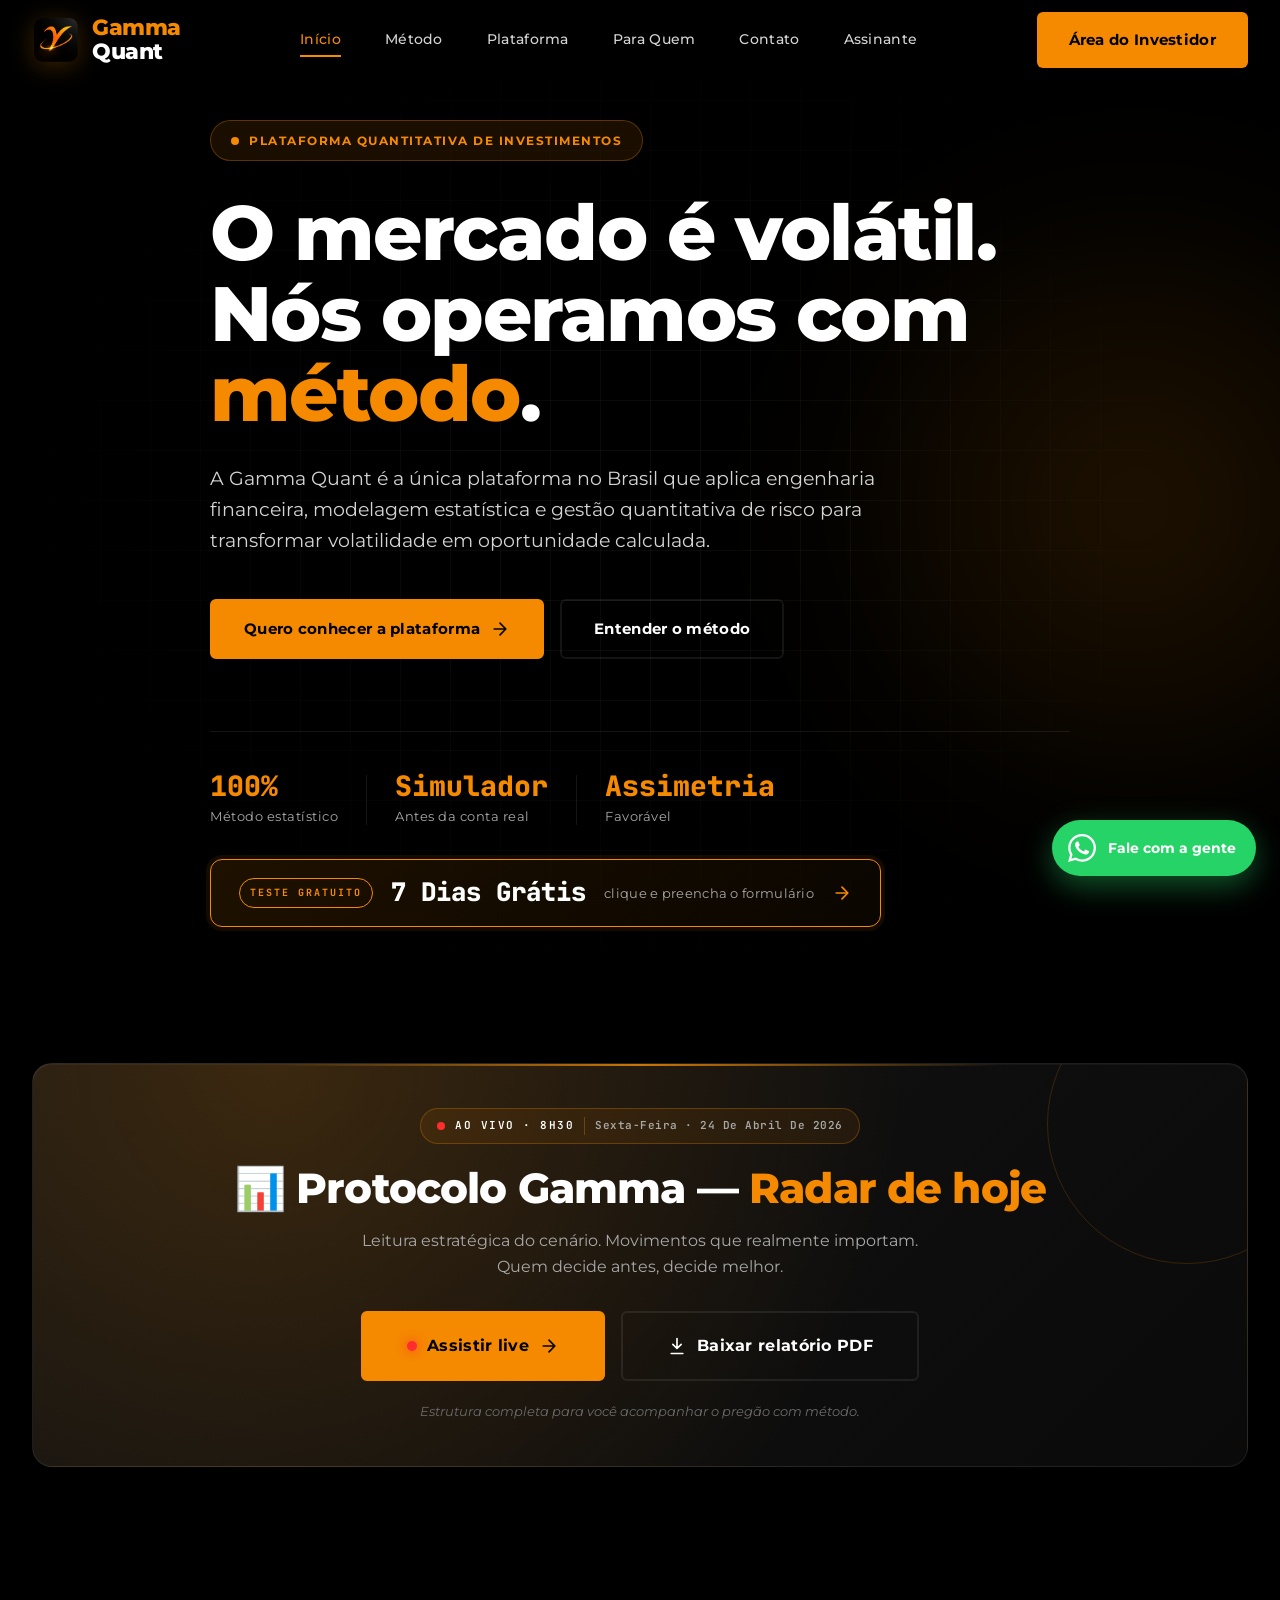
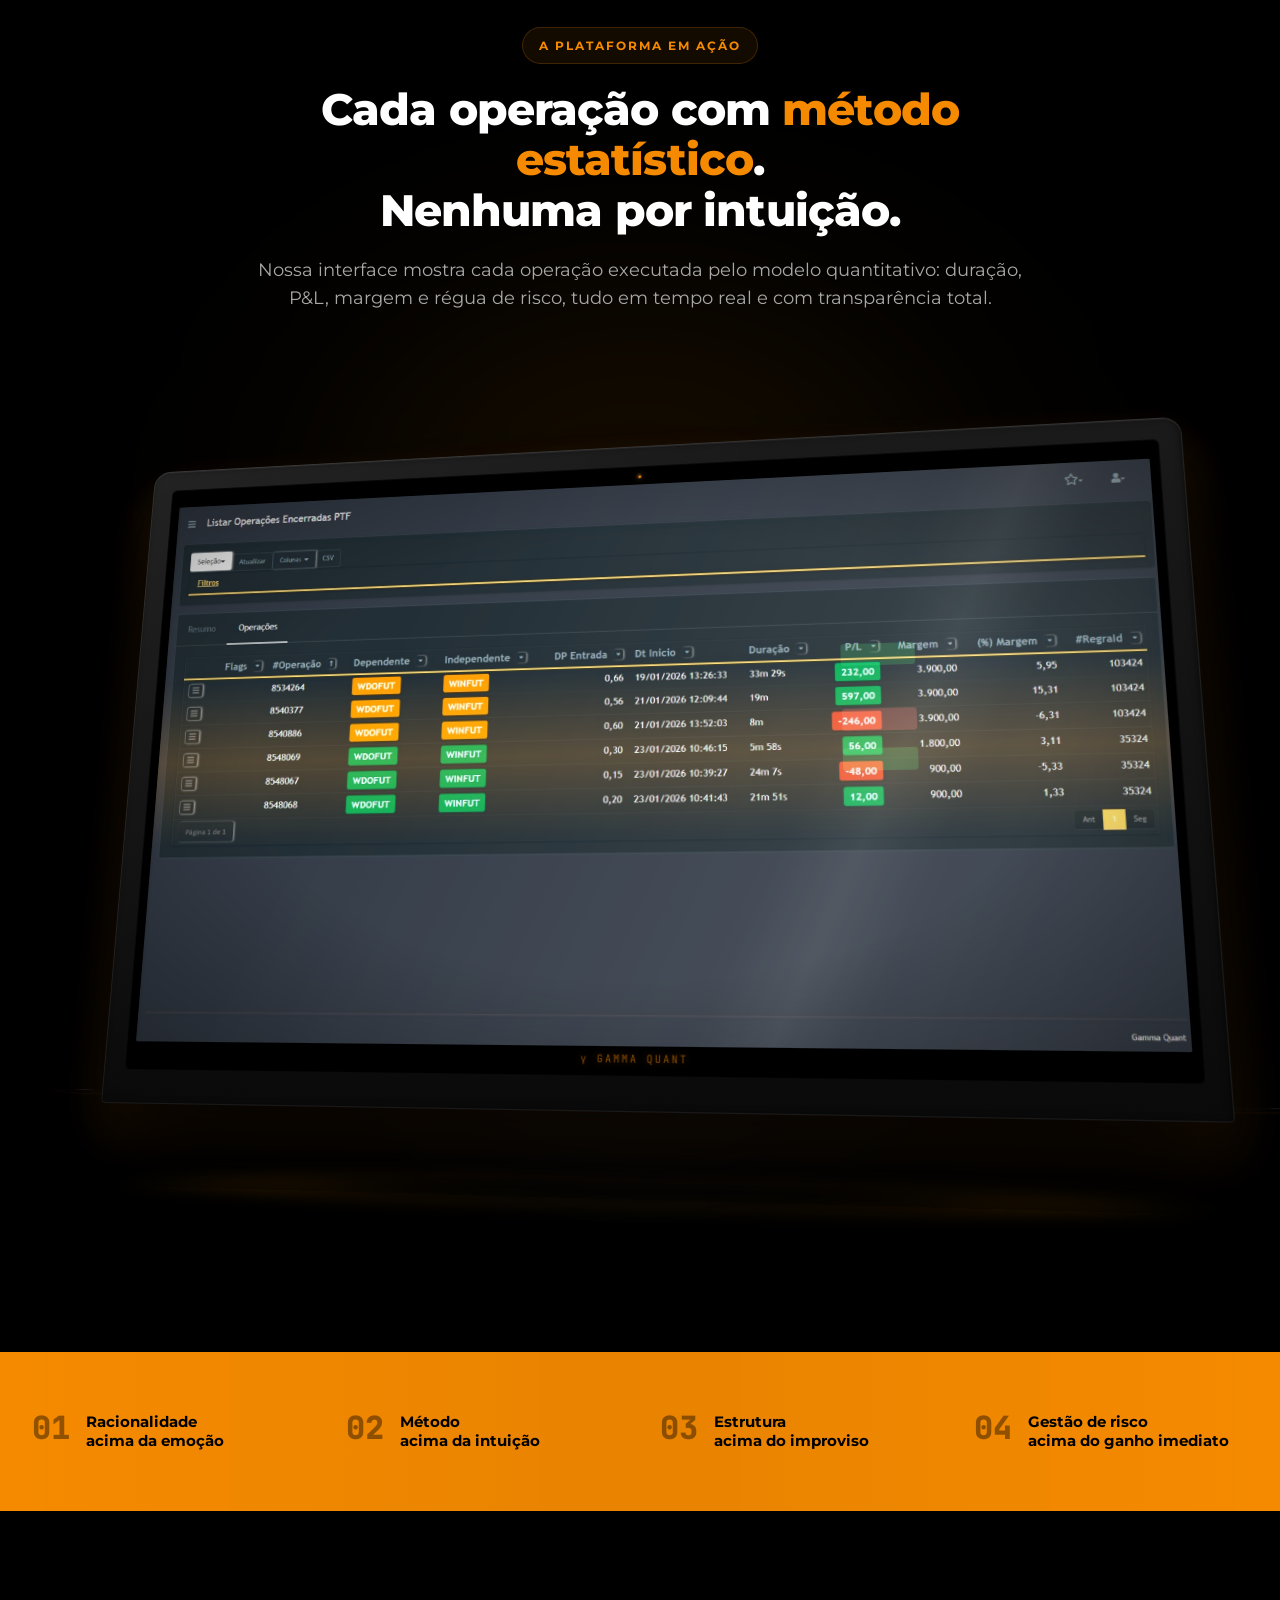
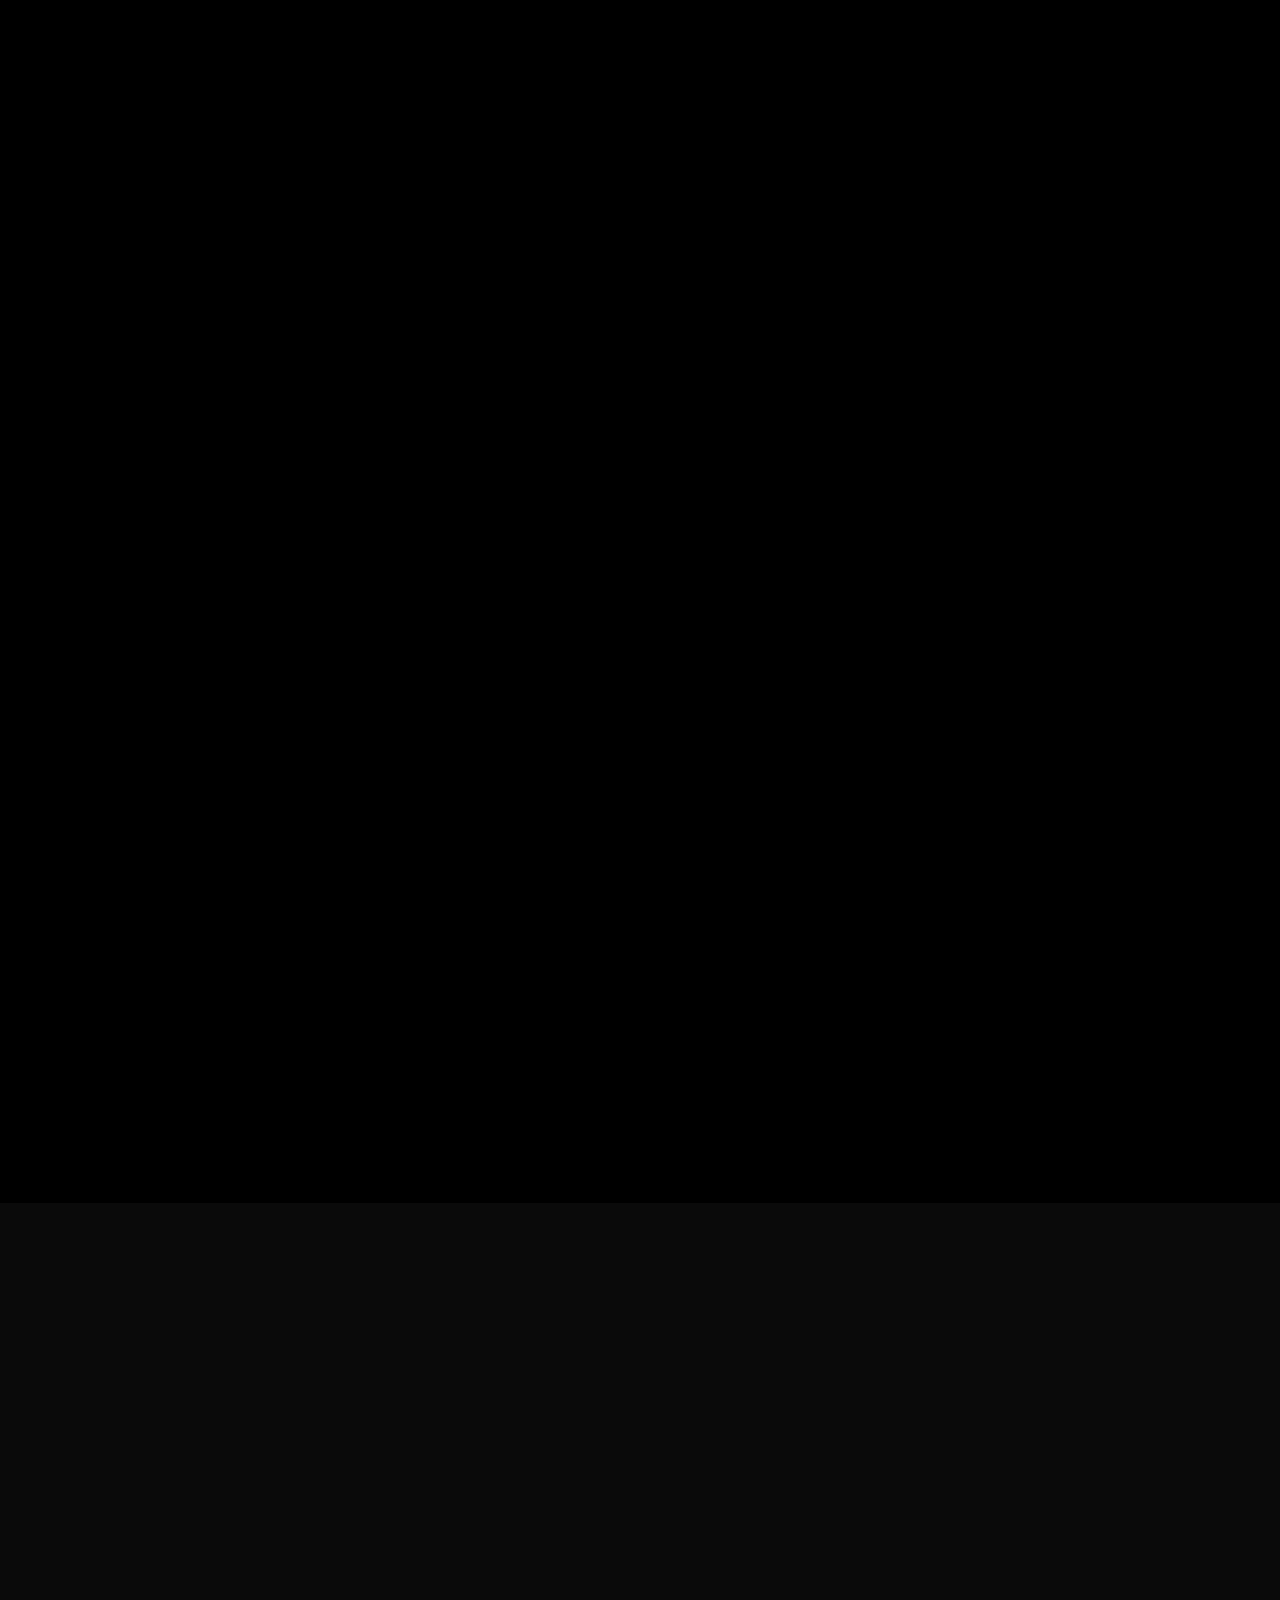
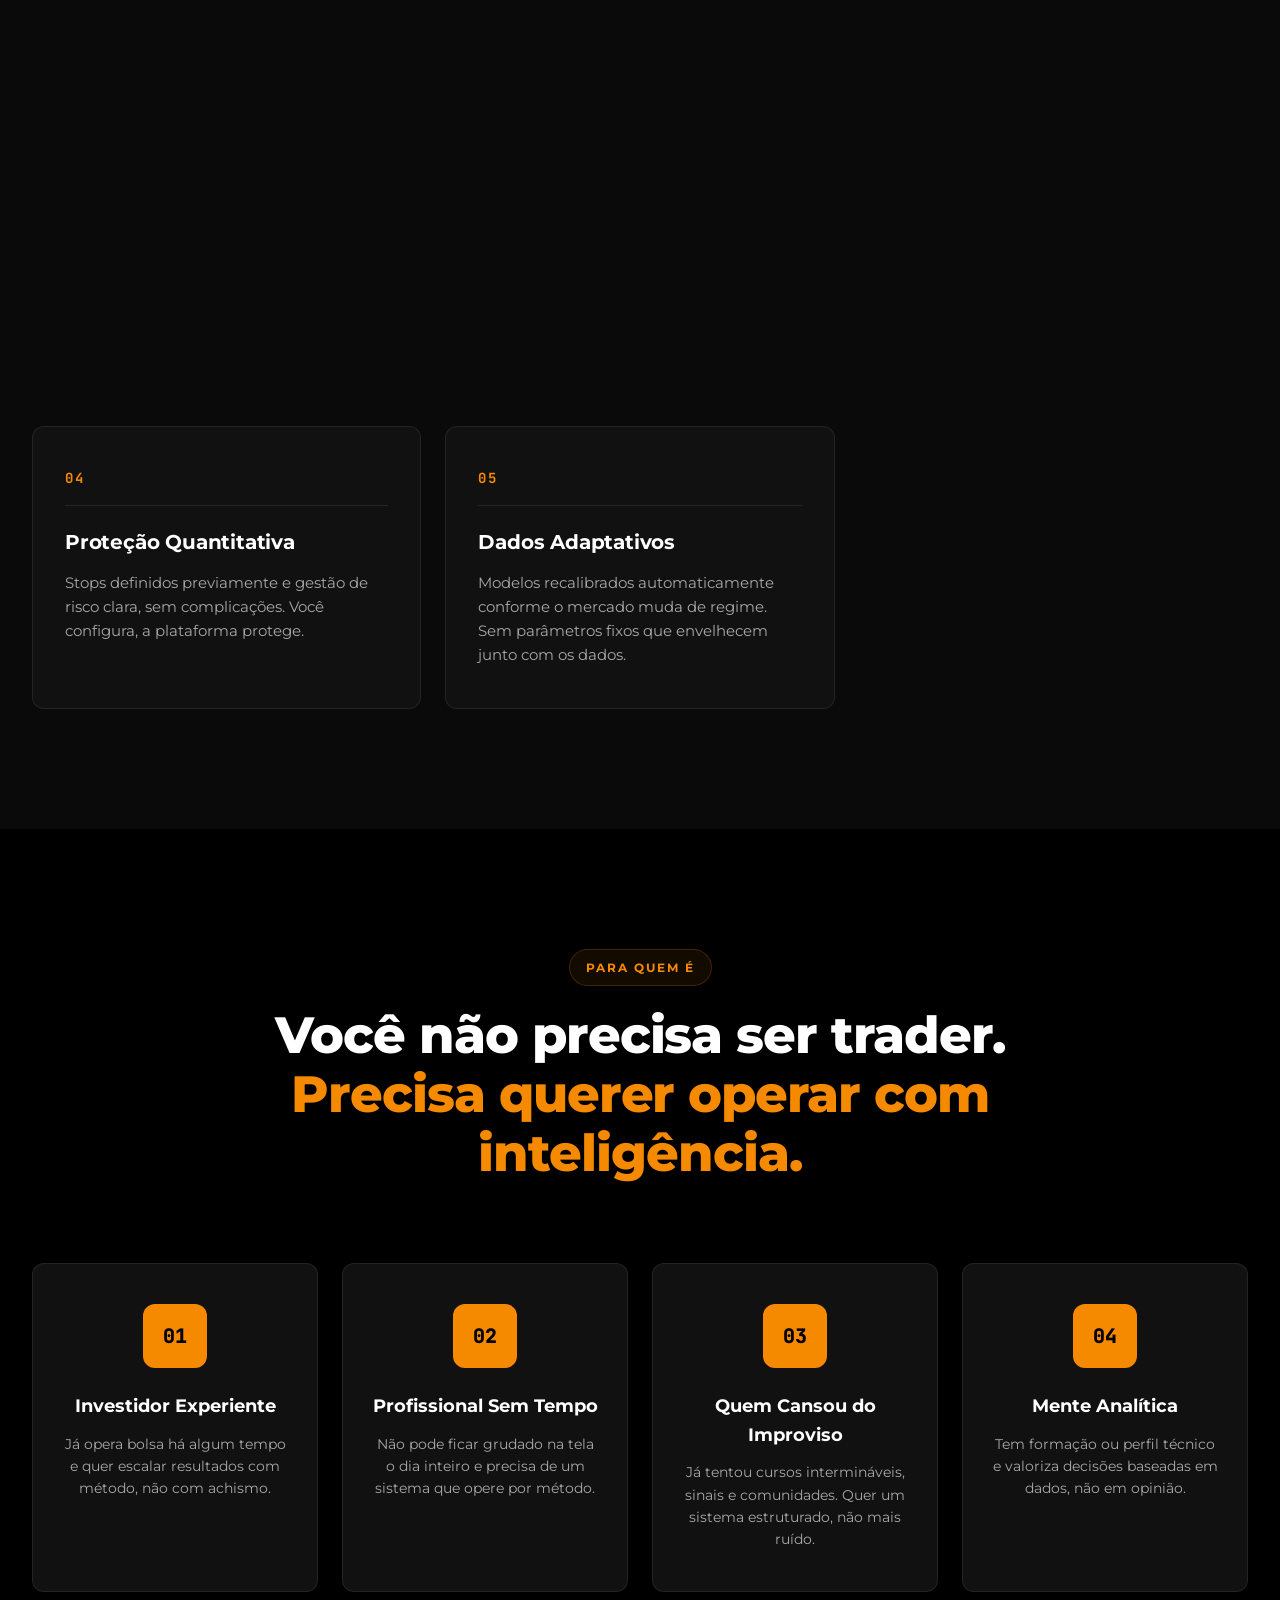
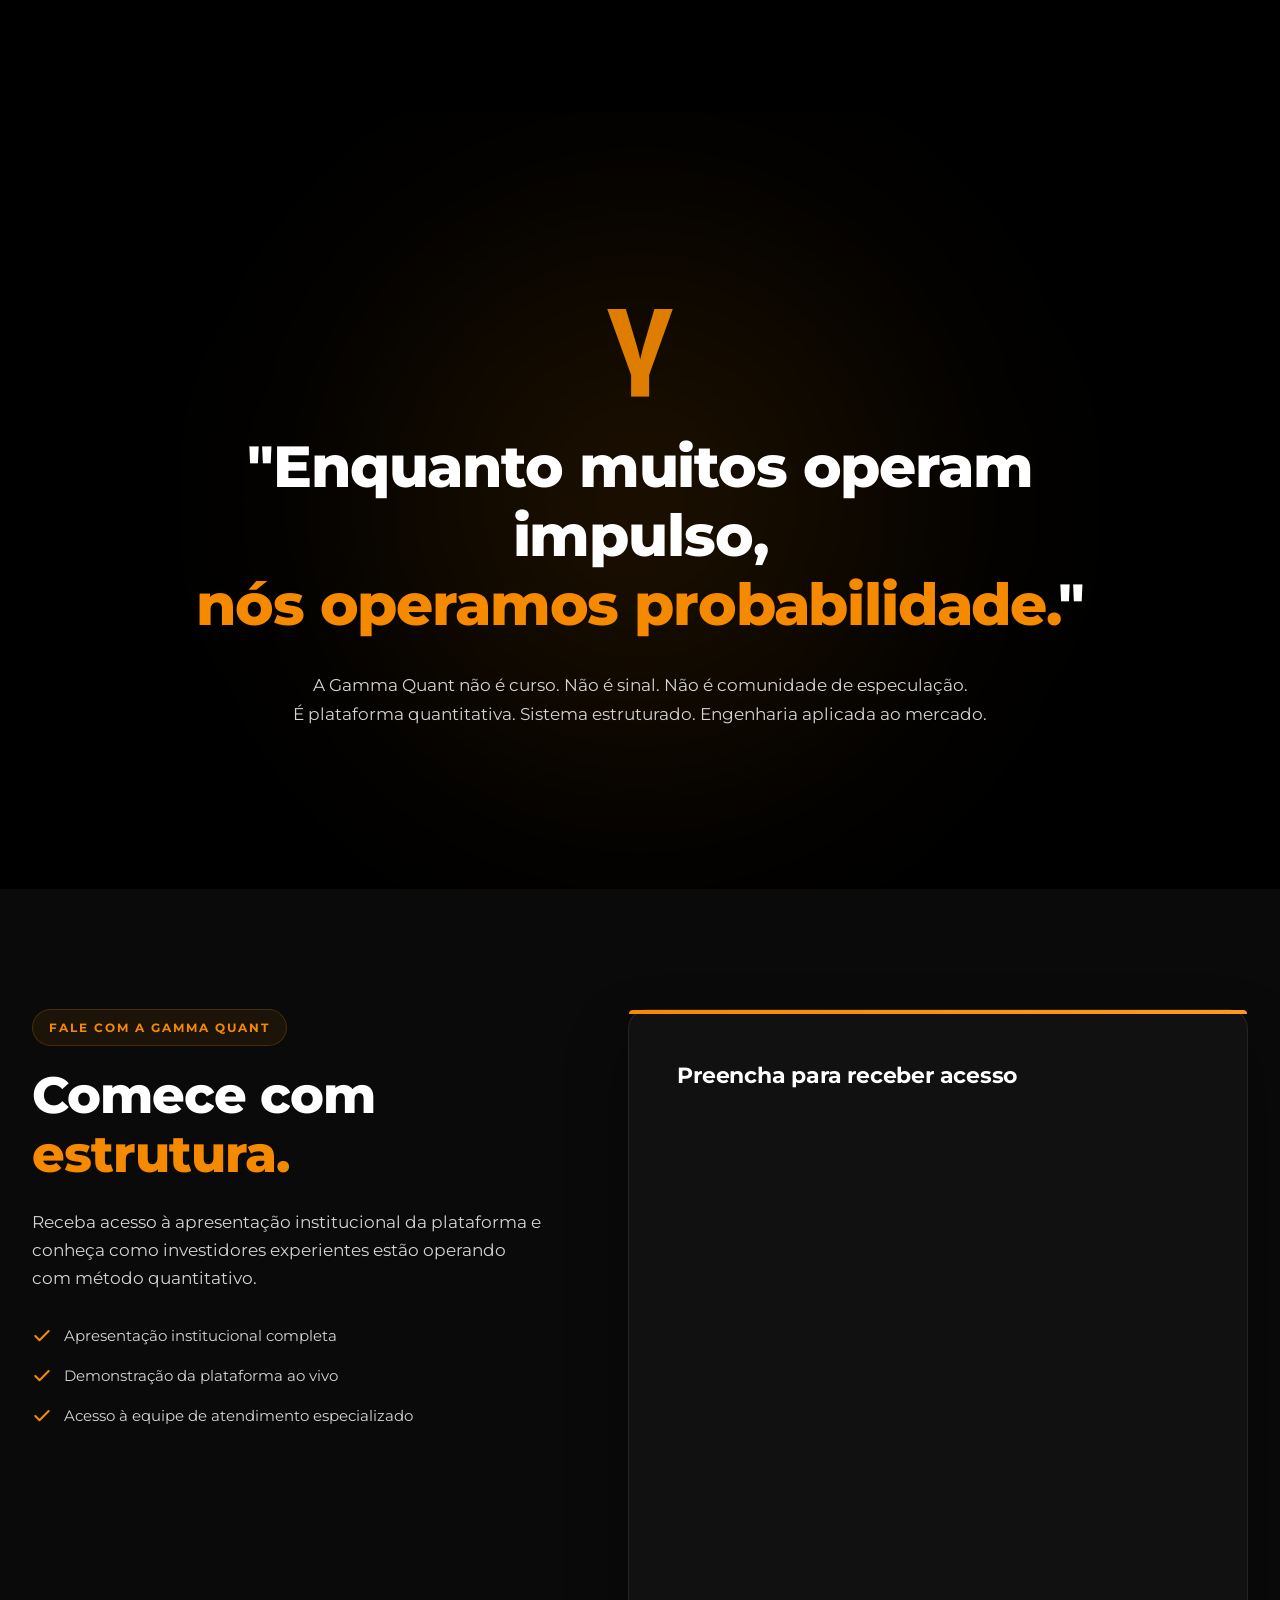
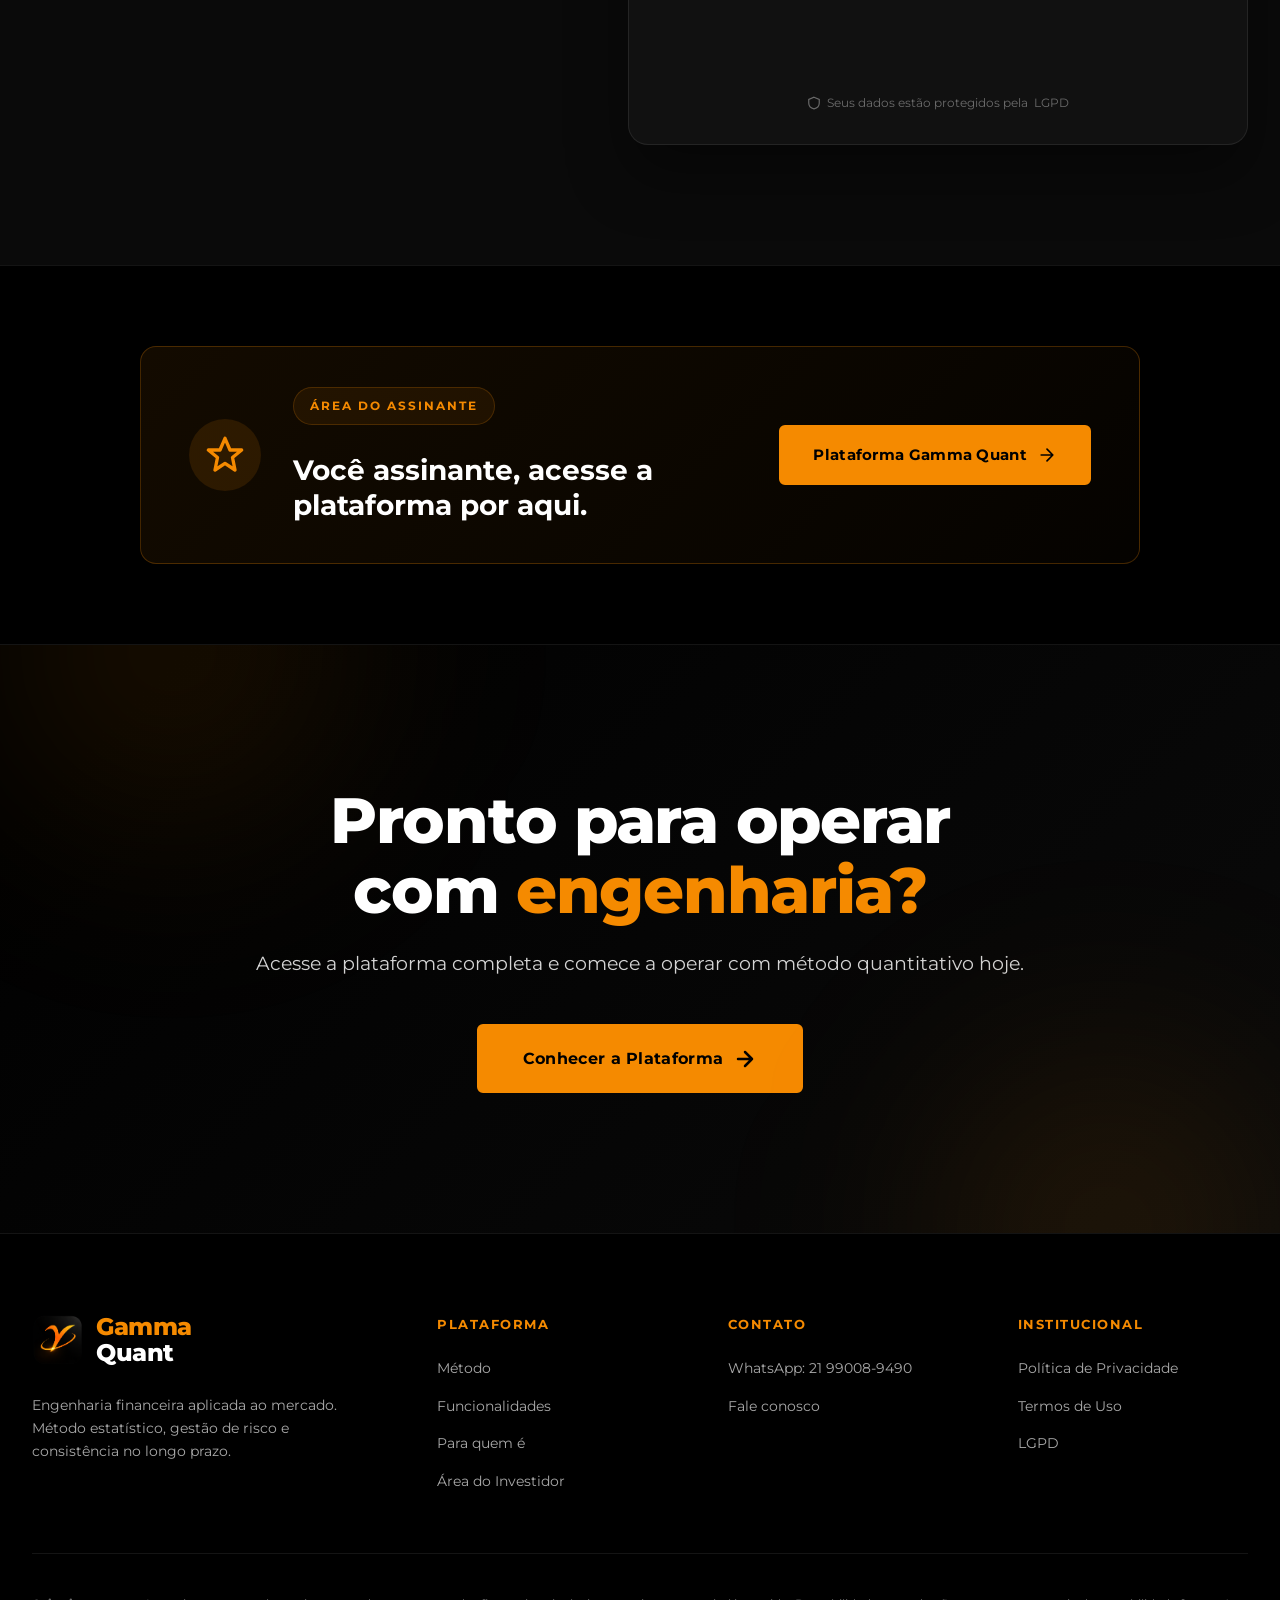
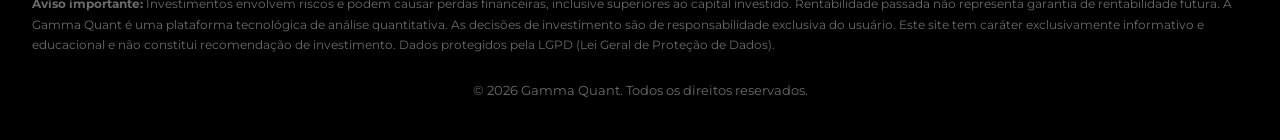
==== index.html @ 1a209be7 "feat: secao Protocolo Gamma (radar diario) com live + PDF atualizaveis via protocolo.json" ====
<!DOCTYPE html>
<html lang="pt-BR">
<head>
    <meta charset="UTF-8">
    <meta name="viewport" content="width=device-width, initial-scale=1.0">
    <meta name="description" content="Gamma Quant — Plataforma quantitativa de investimentos. Método estatístico, gestão de risco, engenharia aplicada ao mercado financeiro.">
    <meta name="keywords" content="investimentos, quantitativo, trading, bolsa, opções, gestão de risco, volatilidade">
    <meta name="author" content="Gamma Quant">
    <meta property="og:title" content="Gamma Quant — Engenharia Aplicada ao Mercado">
    <meta property="og:description" content="O mercado é volátil. Nós operamos com método. Plataforma quantitativa para investidores que buscam estrutura, probabilidade e consistência.">
    <meta property="og:type" content="website">
    <meta property="og:url" content="https://plataforma.gammaquant.com.br/">
    <meta property="og:site_name" content="Gamma Quant">
    <meta property="og:locale" content="pt_BR">
    <meta property="og:image" content="https://plataforma.gammaquant.com.br/images/og-image.png">
    <meta property="og:image:secure_url" content="https://plataforma.gammaquant.com.br/images/og-image.png">
    <meta property="og:image:type" content="image/png">
    <meta property="og:image:width" content="1200">
    <meta property="og:image:height" content="630">
    <meta property="og:image:alt" content="Gamma Quant — Engenharia Aplicada ao Mercado Financeiro">
    <meta name="twitter:card" content="summary_large_image">
    <meta name="twitter:title" content="Gamma Quant — Engenharia Aplicada ao Mercado">
    <meta name="twitter:description" content="O mercado é volátil. Nós operamos com método.">
    <meta name="twitter:image" content="https://plataforma.gammaquant.com.br/images/og-image.png">
    <title>Gamma Quant — Engenharia Aplicada ao Mercado Financeiro</title>

    <!-- Google Analytics 4 -->
    <script async src="https://www.googletagmanager.com/gtag/js?id=G-LZ547HFNK1"></script>
    <script>
        window.dataLayer = window.dataLayer || [];
        function gtag(){dataLayer.push(arguments);}
        gtag('js', new Date());
        gtag('config', 'G-LZ547HFNK1', {
            anonymize_ip: true,
            page_title: document.title,
            page_path: window.location.pathname
        });
    </script>

    <!-- Meta Pixel -->
    <script>
        !function(f,b,e,v,n,t,s)
        {if(f.fbq)return;n=f.fbq=function(){n.callMethod?
        n.callMethod.apply(n,arguments):n.queue.push(arguments)};
        if(!f._fbq)f._fbq=n;n.push=n;n.loaded=!0;n.version='2.0';
        n.queue=[];t=b.createElement(e);t.async=!0;
        t.src=v;s=b.getElementsByTagName(e)[0];
        s.parentNode.insertBefore(t,s)}(window, document,'script',
        'https://connect.facebook.net/en_US/fbevents.js');
        fbq('init', '1770422173922285');
        fbq('track', 'PageView');
    </script>
    <noscript><img height="1" width="1" style="display:none"
        src="https://www.facebook.com/tr?id=1770422173922285&ev=PageView&noscript=1"
        alt=""/></noscript>

    <link rel="icon" type="image/svg+xml" href="images/favicon.svg">
    <link rel="preconnect" href="https://fonts.googleapis.com">
    <link rel="preconnect" href="https://fonts.gstatic.com" crossorigin>
    <link href="https://fonts.googleapis.com/css2?family=Montserrat:wght@300;400;500;600;700;800;900&family=JetBrains+Mono:wght@400;500;700&display=swap" rel="stylesheet">
    <link rel="stylesheet" href="css/styles.css?v=20260424b">
</head>
<body>

    <!-- ============ NAVEGAÇÃO FIXA ============ -->
    <nav class="navbar" id="navbar">
        <div class="nav-container">
            <a href="#home" class="nav-logo" aria-label="Gamma Quant">
                <img src="images/logo-symbol.png" alt="" class="logo-symbol">
                <span class="logo-text">
                    <span class="logo-gamma">Gamma</span>
                    <span class="logo-quant">Quant</span>
                </span>
            </a>
            <ul class="nav-menu" id="navMenu">
                <li><a href="#home" class="nav-link">Início</a></li>
                <li><a href="#metodo" class="nav-link">Método</a></li>
                <li><a href="#plataforma" class="nav-link">Plataforma</a></li>
                <li><a href="#para-quem" class="nav-link">Para Quem</a></li>
                <li><a href="#contato" class="nav-link">Contato</a></li>
                <li><a href="http://gammaquant.com.br/Ecotools" class="nav-link" target="_blank" rel="noopener">Assinante</a></li>
            </ul>
            <div class="nav-actions">
                <a href="#contato" class="btn btn-nav">Área do Investidor</a>
            </div>
            <button class="nav-toggle" id="navToggle" aria-label="Menu">
                <span></span>
                <span></span>
                <span></span>
            </button>
        </div>
    </nav>

    <!-- ============ HERO ============ -->
    <section class="hero" id="home">
        <div class="hero-bg">
            <div class="hero-grid"></div>
            <div class="hero-glow"></div>
        </div>
        <div class="container">
            <div class="hero-content">
                <span class="hero-badge">
                    <span class="badge-dot"></span>
                    PLATAFORMA QUANTITATIVA DE INVESTIMENTOS
                </span>
                <h1 class="hero-title">
                    O mercado é volátil.<br>
                    Nós operamos com <span class="text-orange">método</span>.
                </h1>
                <p class="hero-subtitle">
                    A Gamma Quant é a única plataforma no Brasil que aplica engenharia financeira,
                    modelagem estatística e gestão quantitativa de risco para transformar
                    volatilidade em oportunidade calculada.
                </p>
                <div class="hero-cta">
                    <a href="#contato" class="btn btn-primary">
                        Quero conhecer a plataforma
                        <svg width="20" height="20" viewBox="0 0 24 24" fill="none"><path d="M5 12h14M12 5l7 7-7 7" stroke="currentColor" stroke-width="2" stroke-linecap="round" stroke-linejoin="round"/></svg>
                    </a>
                    <a href="#metodo" class="btn btn-secondary">Entender o método</a>
                </div>
                <div class="hero-stats">
                    <div class="stat">
                        <div class="stat-value">100%</div>
                        <div class="stat-label">Método estatístico</div>
                    </div>
                    <div class="stat-divider"></div>
                    <div class="stat">
                        <div class="stat-value">Simulador</div>
                        <div class="stat-label">Antes da conta real</div>
                    </div>
                    <div class="stat-divider"></div>
                    <div class="stat">
                        <div class="stat-value">Assimetria</div>
                        <div class="stat-label">Favorável</div>
                    </div>
                </div>

                <a href="#contato" class="hero-freetrial">
                    <span class="freetrial-tag">TESTE GRATUITO</span>
                    <strong class="freetrial-value">7 Dias Grátis</strong>
                    <span class="freetrial-note">clique e preencha o formulário</span>
                    <svg class="freetrial-arrow" width="20" height="20" viewBox="0 0 24 24" fill="none"><path d="M5 12h14M12 5l7 7-7 7" stroke="currentColor" stroke-width="2" stroke-linecap="round" stroke-linejoin="round"/></svg>
                </a>
            </div>
        </div>
    </section>

    <!-- ============ PROTOCOLO GAMMA (DIÁRIO) ============ -->
    <section class="protocol-gamma" id="protocolo-gamma" aria-labelledby="protocol-title">
        <div class="container">
            <div class="protocol-card">
                <div class="protocol-pulse-ring" aria-hidden="true"></div>
                <div class="protocol-meta">
                    <span class="protocol-live-dot" aria-hidden="true"></span>
                    <span class="protocol-label">AO VIVO · 8H30</span>
                    <span class="protocol-date" id="protocol-date">Carregando…</span>
                </div>
                <h2 class="protocol-title" id="protocol-title">
                    📊 Protocolo Gamma — <span class="text-orange">Radar de hoje</span>
                </h2>
                <p class="protocol-subtitle">
                    Leitura estratégica do cenário. Movimentos que realmente importam.<br>
                    Quem decide antes, decide melhor.
                </p>
                <div class="protocol-cta">
                    <a href="#" id="protocol-video-link" class="btn btn-primary btn-large" target="_blank" rel="noopener">
                        <span class="protocol-live-icon" aria-hidden="true"></span>
                        Assistir live
                        <svg width="20" height="20" viewBox="0 0 24 24" fill="none"><path d="M5 12h14M12 5l7 7-7 7" stroke="currentColor" stroke-width="2" stroke-linecap="round" stroke-linejoin="round"/></svg>
                    </a>
                    <a href="#" id="protocol-pdf-link" class="btn btn-secondary btn-large" target="_blank" rel="noopener" download>
                        <svg width="20" height="20" viewBox="0 0 24 24" fill="none"><path d="M12 3v12m0 0l-5-5m5 5l5-5M5 21h14" stroke="currentColor" stroke-width="2" stroke-linecap="round" stroke-linejoin="round"/></svg>
                        Baixar relatório PDF
                    </a>
                </div>
                <p class="protocol-foot">
                    Estrutura completa para você acompanhar o pregão com método.
                </p>
            </div>
        </div>
    </section>

    <!-- ============ DEMONSTRAÇÃO DA PLATAFORMA ============ -->
    <section class="platform-showcase">
        <div class="container">
            <div class="showcase-header">
                <span class="section-label">A PLATAFORMA EM AÇÃO</span>
                <h2 class="section-title">
                    Cada operação com <span class="text-orange">método estatístico</span>.<br>
                    Nenhuma por intuição.
                </h2>
                <p class="section-description">
                    Nossa interface mostra cada operação executada pelo modelo quantitativo:
                    duração, P&L, margem e régua de risco, tudo em tempo real e com transparência total.
                </p>
            </div>

            <div class="laptop-stage">
                <div class="laptop-ambient"></div>
                <div class="laptop-ambient laptop-ambient--2"></div>
                <div class="laptop" aria-hidden="false">
                    <div class="laptop-lid">
                        <div class="laptop-bezel">
                            <div class="laptop-camera"><span class="laptop-camera-dot"></span></div>
                            <div class="laptop-display">
                                <img src="images/dashboard-preview.jpeg" alt="Dashboard Gamma Quant mostrando lista de operações encerradas com P&L, duração, margem e régua de risco" class="dashboard-img">
                                <span class="screen-sheen" aria-hidden="true"></span>
                                <span class="screen-scanline" aria-hidden="true"></span>
                                <span class="screen-pulse screen-pulse--a" aria-hidden="true"></span>
                                <span class="screen-pulse screen-pulse--b" aria-hidden="true"></span>
                                <span class="screen-pulse screen-pulse--c" aria-hidden="true"></span>
                                <span class="screen-vignette" aria-hidden="true"></span>
                            </div>
                            <span class="laptop-brand">γ GAMMA QUANT</span>
                        </div>
                    </div>
                    <div class="laptop-base">
                        <div class="laptop-hinge"></div>
                        <div class="laptop-deck"></div>
                        <div class="laptop-notch"></div>
                    </div>
                    <div class="laptop-reflection"></div>
                </div>
            </div>

        </div>
    </section>

    <!-- ============ FAIXA DE VALORES ============ -->
    <section class="values-bar">
        <div class="container">
            <div class="values-grid">
                <div class="value-item">
                    <div class="value-number">01</div>
                    <div class="value-text">Racionalidade<br>acima da emoção</div>
                </div>
                <div class="value-item">
                    <div class="value-number">02</div>
                    <div class="value-text">Método<br>acima da intuição</div>
                </div>
                <div class="value-item">
                    <div class="value-number">03</div>
                    <div class="value-text">Estrutura<br>acima do improviso</div>
                </div>
                <div class="value-item">
                    <div class="value-number">04</div>
                    <div class="value-text">Gestão de risco<br>acima do ganho imediato</div>
                </div>
            </div>
        </div>
    </section>

    <!-- ============ MÉTODO ============ -->
    <section class="section" id="metodo">
        <div class="container">
            <div class="section-header">
                <span class="section-label">NOSSO MÉTODO</span>
                <h2 class="section-title">
                    Não operamos opinião.<br>
                    <span class="text-orange">Operamos probabilidade.</span>
                </h2>
                <p class="section-description">
                    Enquanto a maioria reage ao mercado, a Gamma Quant modela o mercado.
                    Transformamos desequilíbrio temporário em oportunidade calculada.
                </p>
            </div>

            <div class="pillars-grid">
                <div class="pillar-card">
                    <div class="pillar-icon">
                        <svg width="48" height="48" viewBox="0 0 48 48" fill="none">
                            <path d="M8 40V20L24 8l16 12v20" stroke="#f58a00" stroke-width="2" stroke-linecap="round" stroke-linejoin="round"/>
                            <path d="M18 40V28h12v12" stroke="#f58a00" stroke-width="2" stroke-linecap="round" stroke-linejoin="round"/>
                            <circle cx="24" cy="20" r="2" fill="#f58a00"/>
                        </svg>
                    </div>
                    <h3>Convergência Estatística</h3>
                    <p>Identificamos padrões matematicamente previsíveis dentro do caos aparente do mercado. Pair trading, retorno à média e ciclos quantitativos compõem nossa matéria-prima.</p>
                </div>

                <div class="pillar-card">
                    <div class="pillar-icon">
                        <svg width="48" height="48" viewBox="0 0 48 48" fill="none">
                            <circle cx="24" cy="24" r="18" stroke="#f58a00" stroke-width="2"/>
                            <path d="M24 6v36M6 24h36" stroke="#f58a00" stroke-width="2" stroke-linecap="round"/>
                            <circle cx="32" cy="16" r="3" fill="#f58a00"/>
                        </svg>
                    </div>
                    <h3>Assimetria Favorável</h3>
                    <p>Cada operação é executada apenas quando o modelo identifica assimetria matemática favorável. A plataforma não é ativa. O assinante entende o modelo, define os pontos e os riscos, e a plataforma executa.</p>
                </div>

                <div class="pillar-card">
                    <div class="pillar-icon">
                        <svg width="48" height="48" viewBox="0 0 48 48" fill="none">
                            <rect x="8" y="8" width="32" height="32" rx="4" stroke="#f58a00" stroke-width="2"/>
                            <path d="M14 30l6-8 6 4 8-12" stroke="#f58a00" stroke-width="2" stroke-linecap="round" stroke-linejoin="round"/>
                            <circle cx="34" cy="14" r="2" fill="#f58a00"/>
                        </svg>
                    </div>
                    <h3>Volatilidade Modelada</h3>
                    <p>Volatilidade não é inimiga, é matéria-prima. Nossa plataforma trata volatilidade com regra, modelo e gestão de risco. A plataforma não gere o risco. Ela oferece as ferramentas, e quem define o risco a correr é o próprio assinante.</p>
                </div>
            </div>

            <div class="method-quote">
                <blockquote>
                    "Transformamos desequilíbrio temporário em oportunidade calculada.
                    O mercado oscila. A matemática organiza."
                </blockquote>
            </div>
        </div>
    </section>

    <!-- ============ PLATAFORMA ============ -->
    <section class="section section-dark" id="plataforma">
        <div class="container">
            <div class="section-header">
                <span class="section-label">A PLATAFORMA</span>
                <h2 class="section-title">
                    Engenharia financeira aplicada.<br>
                    <span class="text-orange">Pronta para operar.</span>
                </h2>
                <p class="section-description">
                    Construída sobre anos de pesquisa quantitativa, a Gamma Quant é uma das
                    poucas plataformas no mundo com tecnologia baseada em investimento quantitativo.
                </p>
            </div>

            <div class="features-grid">
                <div class="feature-card">
                    <div class="feature-num">01</div>
                    <h3>Construtor de Regras Visuais</h3>
                    <p>Crie suas próprias estratégias quantitativas sem escrever uma linha de código. Interface visual para montar lógicas matemáticas complexas.</p>
                </div>
                <div class="feature-card">
                    <div class="feature-num">02</div>
                    <h3>Execução Automatizada</h3>
                    <p>Integração nativa com robôs de execução (BLK, PNT, Flexscan). Sua estratégia opera sem precisar ficar travado na tela.</p>
                </div>
                <div class="feature-card">
                    <div class="feature-num">03</div>
                    <h3>Dashboard de Performance</h3>
                    <p>Acompanhe em tempo real cada operação executada pelo modelo: P&L, duração, margem e régua de risco. Você enxerga sua performance com transparência total.</p>
                </div>
                <div class="feature-card">
                    <div class="feature-num">04</div>
                    <h3>Proteção Quantitativa</h3>
                    <p>Stops definidos previamente e gestão de risco clara, sem complicações. Você configura, a plataforma protege.</p>
                </div>
                <div class="feature-card">
                    <div class="feature-num">05</div>
                    <h3>Dados Adaptativos</h3>
                    <p>Modelos recalibrados automaticamente conforme o mercado muda de regime. Sem parâmetros fixos que envelhecem junto com os dados.</p>
                </div>
            </div>
        </div>
    </section>

    <!-- ============ PARA QUEM ============ -->
    <section class="section" id="para-quem">
        <div class="container">
            <div class="section-header">
                <span class="section-label">PARA QUEM É</span>
                <h2 class="section-title">
                    Você não precisa ser trader.<br>
                    <span class="text-orange">Precisa querer operar com inteligência.</span>
                </h2>
            </div>

            <div class="audience-grid">
                <div class="audience-card">
                    <div class="audience-icon">01</div>
                    <h3>Investidor Experiente</h3>
                    <p>Já opera bolsa há algum tempo e quer escalar resultados com método, não com achismo.</p>
                </div>
                <div class="audience-card">
                    <div class="audience-icon">02</div>
                    <h3>Profissional Sem Tempo</h3>
                    <p>Não pode ficar grudado na tela o dia inteiro e precisa de um sistema que opere por método.</p>
                </div>
                <div class="audience-card">
                    <div class="audience-icon">03</div>
                    <h3>Quem Cansou do Improviso</h3>
                    <p>Já tentou cursos intermináveis, sinais e comunidades. Quer um sistema estruturado, não mais ruído.</p>
                </div>
                <div class="audience-card">
                    <div class="audience-icon">04</div>
                    <h3>Mente Analítica</h3>
                    <p>Tem formação ou perfil técnico e valoriza decisões baseadas em dados, não em opinião.</p>
                </div>
            </div>
        </div>
    </section>

    <!-- ============ NARRATIVA ============ -->
    <section class="narrative">
        <div class="container">
            <div class="narrative-content">
                <div class="narrative-symbol">γ</div>
                <h2 class="narrative-title">
                    "Enquanto muitos operam impulso,<br>
                    <span class="text-orange">nós operamos probabilidade.</span>"
                </h2>
                <p class="narrative-text">
                    A Gamma Quant não é curso. Não é sinal. Não é comunidade de especulação.<br>
                    É plataforma quantitativa. Sistema estruturado. Engenharia aplicada ao mercado.
                </p>
            </div>
        </div>
    </section>

    <!-- ============ FORMULÁRIO DE LEAD ============ -->
    <section class="section section-form" id="contato">
        <div class="container">
            <div class="form-wrapper">
                <div class="form-info">
                    <span class="section-label">FALE COM A GAMMA QUANT</span>
                    <h2 class="section-title">
                        Comece com <span class="text-orange">estrutura.</span>
                    </h2>
                    <p class="form-description">
                        Receba acesso à apresentação institucional da plataforma e conheça
                        como investidores experientes estão operando com método quantitativo.
                    </p>
                    <ul class="form-benefits">
                        <li>
                            <svg width="20" height="20" viewBox="0 0 24 24" fill="none"><path d="M20 6L9 17l-5-5" stroke="#f58a00" stroke-width="2.5" stroke-linecap="round" stroke-linejoin="round"/></svg>
                            Apresentação institucional completa
                        </li>
                        <li>
                            <svg width="20" height="20" viewBox="0 0 24 24" fill="none"><path d="M20 6L9 17l-5-5" stroke="#f58a00" stroke-width="2.5" stroke-linecap="round" stroke-linejoin="round"/></svg>
                            Demonstração da plataforma ao vivo
                        </li>
                        <li>
                            <svg width="20" height="20" viewBox="0 0 24 24" fill="none"><path d="M20 6L9 17l-5-5" stroke="#f58a00" stroke-width="2.5" stroke-linecap="round" stroke-linejoin="round"/></svg>
                            Acesso à equipe de atendimento especializado
                        </li>
                    </ul>
                </div>

                <div class="form-card">
                    <h3 class="form-title">Preencha para receber acesso</h3>
                    <div class="form-embed-wrap">
                        <iframe
                            src="https://link.fullstacky.com.br/widget/form/DHUSOpczG9q0WWjHAzc8"
                            id="inline-DHUSOpczG9q0WWjHAzc8"
                            data-layout="{'id':'INLINE'}"
                            data-trigger-type="alwaysShow"
                            data-trigger-value=""
                            data-activation-type="alwaysActivated"
                            data-activation-value=""
                            data-deactivation-type="neverDeactivate"
                            data-deactivation-value=""
                            data-form-name="SITE GAMMA QUANT"
                            data-height="undefined"
                            data-layout-iframe-id="inline-DHUSOpczG9q0WWjHAzc8"
                            data-form-id="DHUSOpczG9q0WWjHAzc8"
                            title="SITE GAMMA QUANT">
                        </iframe>
                    </div>
                    <p class="form-privacy">
                        <svg width="14" height="14" viewBox="0 0 24 24" fill="none"><path d="M12 2l9 4v6c0 5-4 9-9 10-5-1-9-5-9-10V6l9-4z" stroke="currentColor" stroke-width="2"/></svg>
                        Seus dados estão protegidos pela <a href="privacidade.html">LGPD</a>
                    </p>
                </div>
            </div>
        </div>
    </section>

    <!-- ============ ÁREA DO ASSINANTE ============ -->
    <section class="subscriber-area" id="assinante">
        <div class="container">
            <div class="subscriber-card">
                <div class="subscriber-icon">
                    <svg width="40" height="40" viewBox="0 0 24 24" fill="none" aria-hidden="true">
                        <path d="M12 2l3 7h7l-5.5 4.5L18 21l-6-4-6 4 1.5-7.5L2 9h7l3-7z" stroke="#f58a00" stroke-width="2" stroke-linecap="round" stroke-linejoin="round"/>
                    </svg>
                </div>
                <div class="subscriber-text">
                    <span class="section-label">ÁREA DO ASSINANTE</span>
                    <h3 class="subscriber-title">Você assinante, acesse a plataforma por aqui.</h3>
                </div>
                <div class="subscriber-action">
                    <a href="http://gammaquant.com.br/Ecotools" class="btn btn-primary" target="_blank" rel="noopener">
                        Plataforma Gamma Quant
                        <svg width="20" height="20" viewBox="0 0 24 24" fill="none"><path d="M5 12h14M12 5l7 7-7 7" stroke="currentColor" stroke-width="2" stroke-linecap="round" stroke-linejoin="round"/></svg>
                    </a>
                </div>
            </div>
        </div>
    </section>

    <!-- ============ CTA FINAL ============ -->
    <section class="cta-final">
        <div class="container">
            <div class="cta-content">
                <h2 class="cta-title">
                    Pronto para operar<br>
                    com <span class="text-orange">engenharia?</span>
                </h2>
                <p class="cta-subtitle">
                    Acesse a plataforma completa e comece a operar com método quantitativo hoje.
                </p>
                <a href="https://portal.gammaquant.com.br/gammaquant-new" class="btn btn-primary btn-large" target="_blank" rel="noopener">
                    Conhecer a Plataforma
                    <svg width="24" height="24" viewBox="0 0 24 24" fill="none"><path d="M5 12h14M12 5l7 7-7 7" stroke="currentColor" stroke-width="2.5" stroke-linecap="round" stroke-linejoin="round"/></svg>
                </a>
            </div>
        </div>
    </section>

    <!-- ============ FOOTER ============ -->
    <footer class="footer">
        <div class="container">
            <div class="footer-grid">
                <div class="footer-col footer-brand">
                    <a href="#home" class="footer-logo-link" aria-label="Gamma Quant">
                        <img src="images/logo-symbol.png" alt="" class="footer-logo-symbol">
                        <span class="footer-logo-text">
                            <span class="logo-gamma">Gamma</span>
                            <span class="logo-quant">Quant</span>
                        </span>
                    </a>
                    <p>Engenharia financeira aplicada ao mercado. Método estatístico, gestão de risco e consistência no longo prazo.</p>
                </div>

                <div class="footer-col">
                    <h4>Plataforma</h4>
                    <ul>
                        <li><a href="#metodo">Método</a></li>
                        <li><a href="#plataforma">Funcionalidades</a></li>
                        <li><a href="#para-quem">Para quem é</a></li>
                        <li><a href="#contato">Área do Investidor</a></li>
                    </ul>
                </div>

                <div class="footer-col">
                    <h4>Contato</h4>
                    <ul>
                        <li><a href="https://wa.me/5521990089490" target="_blank" rel="noopener">WhatsApp: 21 99008-9490</a></li>
                        <li><a href="#contato">Fale conosco</a></li>
                    </ul>
                </div>

                <div class="footer-col">
                    <h4>Institucional</h4>
                    <ul>
                        <li><a href="privacidade.html">Política de Privacidade</a></li>
                        <li><a href="termos.html">Termos de Uso</a></li>
                        <li><a href="privacidade.html#lgpd">LGPD</a></li>
                    </ul>
                </div>
            </div>

            <div class="footer-bottom">
                <div class="footer-disclaimer">
                    <p><strong>Aviso importante:</strong> Investimentos envolvem riscos e podem causar perdas financeiras, inclusive superiores ao capital investido. Rentabilidade passada não representa garantia de rentabilidade futura. A Gamma Quant é uma plataforma tecnológica de análise quantitativa. As decisões de investimento são de responsabilidade exclusiva do usuário. Este site tem caráter exclusivamente informativo e educacional e não constitui recomendação de investimento. Dados protegidos pela LGPD (Lei Geral de Proteção de Dados).</p>
                </div>
                <div class="footer-copy">
                    <p>© 2026 Gamma Quant. Todos os direitos reservados.</p>
                </div>
            </div>
        </div>
    </footer>

    <!-- ============ WHATSAPP FLUTUANTE ============ -->
    <a href="https://wa.me/5521990089490?text=Ol%C3%A1%2C%20quero%20saber%20mais%20sobre%20a%20Plataforma%20Gamma%20Quant" class="whatsapp-float" target="_blank" rel="noopener" aria-label="Atendimento Gamma Quant">
        <svg width="28" height="28" viewBox="0 0 24 24" fill="white">
            <path d="M17.472 14.382c-.297-.149-1.758-.867-2.03-.967-.273-.099-.471-.148-.67.15-.197.297-.767.966-.94 1.164-.173.199-.347.223-.644.075-.297-.15-1.255-.463-2.39-1.475-.883-.788-1.48-1.761-1.653-2.059-.173-.297-.018-.458.13-.606.134-.133.298-.347.446-.52.149-.174.198-.298.298-.497.099-.198.05-.371-.025-.52-.075-.149-.669-1.612-.916-2.207-.242-.579-.487-.5-.669-.51-.173-.008-.371-.01-.57-.01-.198 0-.52.074-.792.372-.272.297-1.04 1.016-1.04 2.479 0 1.462 1.065 2.875 1.213 3.074.149.198 2.096 3.2 5.077 4.487.709.306 1.262.489 1.694.625.712.227 1.36.195 1.871.118.571-.085 1.758-.719 2.006-1.413.248-.694.248-1.289.173-1.413-.074-.124-.272-.198-.57-.347m-5.421 7.403h-.004a9.87 9.87 0 01-5.031-1.378l-.361-.214-3.741.982.998-3.648-.235-.374a9.86 9.86 0 01-1.51-5.26c.001-5.45 4.436-9.884 9.888-9.884 2.64 0 5.122 1.03 6.988 2.898a9.825 9.825 0 012.893 6.994c-.003 5.45-4.437 9.884-9.885 9.884m8.413-18.297A11.815 11.815 0 0012.05 0C5.495 0 .16 5.335.157 11.892c0 2.096.547 4.142 1.588 5.945L.057 24l6.305-1.654a11.882 11.882 0 005.683 1.448h.005c6.554 0 11.89-5.335 11.893-11.893a11.821 11.821 0 00-3.48-8.413z"/>
        </svg>
        <span class="whatsapp-text">Fale com a gente</span>
    </a>

    <script src="js/main.js?v=20260424b"></script>
    <script src="https://link.fullstacky.com.br/js/form_embed.js"></script>
</body>
</html>
---- css/styles.css ----
/* ============================================
   GAMMA QUANT — SITE INSTITUCIONAL
   Identidade: Laranja #f58a00 + Preto
   Tipografia: Montserrat (alternativa ao Gotham)
   ============================================ */

:root {
    --orange: #f58a00;
    --orange-hover: #ff9a1a;
    --orange-dark: #c76e00;
    --orange-glow: rgba(245, 138, 0, 0.15);
    --black: #000000;
    --black-soft: #0a0a0a;
    --black-card: #111111;
    --black-elevated: #1a1a1a;
    --gray-900: #1f1f1f;
    --gray-800: #2a2a2a;
    --gray-700: #3a3a3a;
    --gray-500: #6b6b6b;
    --gray-300: #a8a8a8;
    --gray-200: #d4d4d4;
    --gray-100: #eeeeee;
    --white: #ffffff;
    --border: rgba(255, 255, 255, 0.08);
    --border-hover: rgba(245, 138, 0, 0.4);

    --font-sans: 'Montserrat', -apple-system, BlinkMacSystemFont, sans-serif;
    --font-mono: 'JetBrains Mono', 'Courier New', monospace;

    --container-max: 1280px;
    --nav-height: 80px;

    --radius-sm: 6px;
    --radius: 12px;
    --radius-lg: 20px;

    --transition: all 0.3s cubic-bezier(0.4, 0, 0.2, 1);
    --transition-slow: all 0.6s cubic-bezier(0.4, 0, 0.2, 1);
}

/* ============ RESET ============ */
*, *::before, *::after {
    box-sizing: border-box;
    margin: 0;
    padding: 0;
}

html {
    scroll-behavior: smooth;
    scroll-padding-top: var(--nav-height);
}

body {
    font-family: var(--font-sans);
    font-size: 16px;
    line-height: 1.6;
    color: var(--gray-100);
    background: var(--black);
    -webkit-font-smoothing: antialiased;
    overflow-x: hidden;
}

img, svg {
    max-width: 100%;
    display: block;
}

a {
    color: inherit;
    text-decoration: none;
    transition: var(--transition);
}

button {
    font-family: inherit;
    cursor: pointer;
    border: none;
    background: none;
}

.container {
    max-width: var(--container-max);
    margin: 0 auto;
    padding: 0 32px;
}

.text-orange {
    color: var(--orange);
}

/* ============ NAVBAR ============ */
.navbar {
    position: fixed;
    top: 0;
    left: 0;
    right: 0;
    height: var(--nav-height);
    background: rgba(0, 0, 0, 0.6);
    backdrop-filter: blur(20px);
    -webkit-backdrop-filter: blur(20px);
    border-bottom: 1px solid transparent;
    z-index: 1000;
    transition: var(--transition);
}

.navbar.scrolled {
    background: rgba(0, 0, 0, 0.92);
    border-bottom-color: var(--border);
    box-shadow: 0 10px 40px rgba(0, 0, 0, 0.3);
}

.nav-container {
    max-width: var(--container-max);
    margin: 0 auto;
    padding: 0 32px;
    height: 100%;
    display: flex;
    align-items: center;
    justify-content: space-between;
    gap: 24px;
}

.nav-logo {
    display: flex;
    align-items: center;
    gap: 12px;
    z-index: 2;
    transition: var(--transition);
}

.nav-logo:hover {
    transform: translateY(-1px);
}

.logo-symbol {
    height: 48px;
    width: 48px;
    object-fit: contain;
    filter: drop-shadow(0 4px 12px rgba(245, 138, 0, 0.25));
}

.logo-text {
    display: flex;
    flex-direction: column;
    line-height: 1;
    font-family: var(--font-sans);
    font-weight: 800;
    font-size: 22px;
    letter-spacing: -0.02em;
}

.logo-gamma {
    color: var(--orange);
}

.logo-quant {
    color: var(--white);
    margin-top: 2px;
}

.logo-img {
    height: 42px;
    width: auto;
}

.nav-menu {
    display: flex;
    list-style: none;
    gap: 8px;
    align-items: center;
}

.nav-link {
    display: inline-block;
    padding: 10px 18px;
    font-size: 14px;
    font-weight: 500;
    color: var(--gray-200);
    letter-spacing: 0.3px;
    border-radius: var(--radius-sm);
    position: relative;
}

.nav-link::after {
    content: '';
    position: absolute;
    bottom: 4px;
    left: 18px;
    right: 18px;
    height: 2px;
    background: var(--orange);
    transform: scaleX(0);
    transform-origin: right;
    transition: transform 0.3s ease;
}

.nav-link:hover {
    color: var(--white);
}

.nav-link:hover::after,
.nav-link.active::after {
    transform: scaleX(1);
    transform-origin: left;
}

.nav-link.active {
    color: var(--orange);
}

.nav-actions {
    display: flex;
    gap: 12px;
    align-items: center;
}

.btn-nav {
    padding: 12px 24px;
    background: var(--orange);
    color: var(--black);
    font-size: 14px;
    font-weight: 700;
    border-radius: var(--radius-sm);
    letter-spacing: 0.3px;
    transition: var(--transition);
}

.btn-nav:hover {
    background: var(--orange-hover);
    transform: translateY(-1px);
    box-shadow: 0 10px 30px var(--orange-glow);
}

.nav-toggle {
    display: none;
    flex-direction: column;
    gap: 5px;
    padding: 8px;
    z-index: 2;
}

.nav-toggle span {
    display: block;
    width: 24px;
    height: 2px;
    background: var(--white);
    transition: var(--transition);
}

.nav-toggle.active span:nth-child(1) {
    transform: translateY(7px) rotate(45deg);
}
.nav-toggle.active span:nth-child(2) {
    opacity: 0;
}
.nav-toggle.active span:nth-child(3) {
    transform: translateY(-7px) rotate(-45deg);
}

/* ============ BOTÕES ============ */
.btn {
    display: inline-flex;
    align-items: center;
    justify-content: center;
    gap: 10px;
    padding: 16px 32px;
    font-size: 15px;
    font-weight: 700;
    letter-spacing: 0.3px;
    border-radius: var(--radius-sm);
    transition: var(--transition);
    cursor: pointer;
    white-space: nowrap;
    text-transform: none;
}

.btn-primary {
    background: var(--orange);
    color: var(--black);
    border: 2px solid var(--orange);
}

.btn-primary:hover {
    background: var(--orange-hover);
    border-color: var(--orange-hover);
    transform: translateY(-2px);
    box-shadow: 0 15px 40px var(--orange-glow);
}

.btn-secondary {
    background: transparent;
    color: var(--white);
    border: 2px solid var(--border);
}

.btn-secondary:hover {
    border-color: var(--orange);
    color: var(--orange);
}

.btn-large {
    padding: 20px 44px;
    font-size: 16px;
}

.btn-form {
    width: 100%;
    padding: 18px;
    margin-top: 8px;
}

/* ============ HERO ============ */
.hero {
    position: relative;
    min-height: 100vh;
    display: flex;
    align-items: center;
    padding: 120px 0 80px;
    overflow: hidden;
    background: var(--black);
}

.hero-bg {
    position: absolute;
    inset: 0;
    pointer-events: none;
}

.hero-grid {
    position: absolute;
    inset: 0;
    background-image:
        linear-gradient(var(--border) 1px, transparent 1px),
        linear-gradient(90deg, var(--border) 1px, transparent 1px);
    background-size: 50px 50px;
    mask-image: radial-gradient(ellipse at center, black 20%, transparent 70%);
    -webkit-mask-image: radial-gradient(ellipse at center, black 20%, transparent 70%);
    opacity: 0.5;
}

.hero-glow {
    position: absolute;
    top: 50%;
    right: -20%;
    transform: translateY(-50%);
    width: 800px;
    height: 800px;
    background: radial-gradient(circle, var(--orange-glow) 0%, transparent 60%);
    filter: blur(80px);
    animation: pulse 8s ease-in-out infinite;
}

@keyframes pulse {
    0%, 100% { opacity: 0.6; transform: translateY(-50%) scale(1); }
    50% { opacity: 1; transform: translateY(-50%) scale(1.1); }
}

.hero-content {
    position: relative;
    max-width: 860px;
    z-index: 1;
}

.hero-badge {
    display: inline-flex;
    align-items: center;
    gap: 10px;
    padding: 10px 20px;
    background: rgba(245, 138, 0, 0.1);
    border: 1px solid rgba(245, 138, 0, 0.3);
    border-radius: 100px;
    font-size: 12px;
    font-weight: 700;
    color: var(--orange);
    letter-spacing: 1.5px;
    margin-bottom: 32px;
    animation: fadeInUp 0.8s ease;
}

.badge-dot {
    width: 8px;
    height: 8px;
    background: var(--orange);
    border-radius: 50%;
    box-shadow: 0 0 0 0 rgba(245, 138, 0, 0.7);
    animation: ping 2s cubic-bezier(0, 0, 0.2, 1) infinite;
}

@keyframes ping {
    0% { box-shadow: 0 0 0 0 rgba(245, 138, 0, 0.7); }
    100% { box-shadow: 0 0 0 12px rgba(245, 138, 0, 0); }
}

.hero-title {
    font-size: clamp(2.5rem, 6vw, 5rem);
    font-weight: 800;
    line-height: 1.05;
    letter-spacing: -0.02em;
    color: var(--white);
    margin-bottom: 28px;
    animation: fadeInUp 0.8s ease 0.1s both;
}

.hero-subtitle {
    font-size: clamp(1rem, 1.5vw, 1.25rem);
    line-height: 1.6;
    color: var(--gray-200);
    margin-bottom: 44px;
    max-width: 700px;
    animation: fadeInUp 0.8s ease 0.2s both;
}

.hero-cta {
    display: flex;
    gap: 16px;
    flex-wrap: wrap;
    margin-bottom: 72px;
    animation: fadeInUp 0.8s ease 0.3s both;
}

.hero-stats {
    display: flex;
    align-items: center;
    gap: 28px;
    padding-top: 40px;
    border-top: 1px solid var(--border);
    animation: fadeInUp 0.8s ease 0.4s both;
    flex-wrap: wrap;
}

.stat {
    display: flex;
    flex-direction: column;
}

.stat-value {
    font-size: clamp(1.5rem, 2.2vw, 2.1rem);
    font-weight: 800;
    color: var(--orange);
    line-height: 1;
    margin-bottom: 6px;
    font-family: var(--font-mono);
    white-space: nowrap;
}

.stat-label {
    font-size: 13px;
    color: var(--gray-300);
    letter-spacing: 0.5px;
}

.stat-divider {
    width: 1px;
    height: 50px;
    background: var(--border);
}

.hero-freetrial {
    margin-top: 32px;
    display: inline-flex;
    align-items: center;
    gap: 18px;
    padding: 18px 28px;
    background: linear-gradient(135deg, rgba(245, 138, 0, 0.12), rgba(245, 138, 0, 0.04));
    border: 1px solid var(--orange);
    border-radius: 12px;
    box-shadow: 0 0 0 4px rgba(245, 138, 0, 0.08);
    animation: fadeInUp 0.8s ease 0.6s both;
    flex-wrap: wrap;
    text-decoration: none;
    cursor: pointer;
    transition: transform 0.2s ease, box-shadow 0.2s ease, background 0.2s ease;
}

.hero-freetrial:hover {
    transform: translateY(-2px);
    box-shadow: 0 0 0 4px rgba(245, 138, 0, 0.18), 0 10px 30px rgba(245, 138, 0, 0.25);
    background: linear-gradient(135deg, rgba(245, 138, 0, 0.2), rgba(245, 138, 0, 0.08));
}

.hero-freetrial:hover .freetrial-arrow {
    transform: translateX(4px);
}

.freetrial-arrow {
    color: var(--orange);
    transition: transform 0.2s ease;
}

.freetrial-tag {
    font-size: 10px;
    letter-spacing: 2px;
    font-weight: 700;
    color: var(--orange);
    padding: 6px 10px;
    border: 1px solid var(--orange);
    border-radius: 999px;
    font-family: var(--font-mono);
}

.freetrial-value {
    font-size: clamp(1.4rem, 2vw, 1.9rem);
    font-weight: 800;
    color: #fff;
    font-family: var(--font-mono);
    line-height: 1;
}

.freetrial-note {
    font-size: 13px;
    color: var(--gray-300);
    letter-spacing: 0.3px;
}

@media (max-width: 640px) {
    .hero-freetrial {
        width: 100%;
        justify-content: center;
        text-align: center;
    }
}

@keyframes fadeInUp {
    from {
        opacity: 0;
        transform: translateY(30px);
    }
    to {
        opacity: 1;
        transform: translateY(0);
    }
}

@keyframes fadeIn {
    from { opacity: 0; }
    to { opacity: 1; }
}

/* ============ PLATFORM SHOWCASE (BROWSER MOCKUP) ============ */
.platform-showcase {
    padding: 120px 0 100px;
    background: var(--black);
    position: relative;
    overflow: hidden;
}

.platform-showcase::before {
    content: '';
    position: absolute;
    top: 20%;
    left: 50%;
    transform: translateX(-50%);
    width: 1000px;
    height: 600px;
    background: radial-gradient(ellipse, var(--orange-glow), transparent 60%);
    filter: blur(120px);
    pointer-events: none;
}

.showcase-header {
    text-align: center;
    max-width: 800px;
    margin: 0 auto 60px;
    position: relative;
}

.showcase-header .section-title {
    font-size: clamp(1.75rem, 3.5vw, 2.75rem);
    margin-bottom: 20px;
}

/* ========== NOTEBOOK MOCKUP ========== */
.laptop-stage {
    position: relative;
    max-width: 1240px;
    margin: 0 auto;
    padding: 60px 20px 120px;
    perspective: 1600px;
    perspective-origin: 50% 30%;
}

.laptop-ambient {
    position: absolute;
    top: 10%;
    left: 50%;
    width: 75%;
    height: 80%;
    transform: translateX(-50%);
    background: radial-gradient(ellipse at center,
        rgba(245, 138, 0, 0.28) 0%,
        rgba(245, 138, 0, 0.12) 30%,
        rgba(245, 138, 0, 0) 65%);
    filter: blur(60px);
    z-index: 0;
    pointer-events: none;
    animation: laptop-ambient-pulse 6s ease-in-out infinite;
}

.laptop-ambient--2 {
    width: 50%;
    height: 50%;
    top: 40%;
    background: radial-gradient(ellipse at center,
        rgba(120, 180, 255, 0.18) 0%,
        rgba(120, 180, 255, 0) 70%);
    animation-duration: 9s;
    animation-delay: -3s;
}

@keyframes laptop-ambient-pulse {
    0%, 100% { opacity: 0.7; transform: translateX(-50%) scale(1); }
    50% { opacity: 1; transform: translateX(-50%) scale(1.08); }
}

.laptop {
    position: relative;
    max-width: 1080px;
    margin: 0 auto;
    z-index: 1;
    transform-style: preserve-3d;
    transform: rotateX(14deg) rotateY(-10deg) rotateZ(0.5deg);
    animation: laptop-float 8s ease-in-out infinite;
    transition: transform 0.6s cubic-bezier(0.4, 0, 0.2, 1);
}

.laptop:hover {
    transform: rotateX(10deg) rotateY(-6deg) rotateZ(0deg) translateY(-6px);
}

@keyframes laptop-float {
    0%, 100% { transform: rotateX(14deg) rotateY(-10deg) rotateZ(0.5deg) translateY(0); }
    50%      { transform: rotateX(13deg) rotateY(-9deg)  rotateZ(0.5deg) translateY(-10px); }
}

/* Tampa com tela */
.laptop-lid {
    position: relative;
    background:
        linear-gradient(135deg, rgba(255,255,255,0.04) 0%, rgba(255,255,255,0) 40%),
        linear-gradient(to bottom, #1a1a1a 0%, #0a0a0a 100%);
    border-radius: 18px 18px 4px 4px;
    padding: 22px 22px 32px;
    transform: translateZ(20px);
    box-shadow:
        0 60px 120px rgba(0, 0, 0, 0.75),
        0 40px 80px rgba(0, 0, 0, 0.55),
        0 25px 50px rgba(245, 138, 0, 0.22),
        inset 0 0 0 1px rgba(255, 255, 255, 0.08),
        inset 0 2px 0 rgba(255, 255, 255, 0.06),
        inset -2px 0 6px rgba(0, 0, 0, 0.5);
}

.laptop-bezel {
    position: relative;
    background: #000;
    border-radius: 6px;
    padding: 20px 10px 28px;
    box-shadow: inset 0 0 0 1px rgba(255, 255, 255, 0.04);
}

.laptop-camera {
    position: absolute;
    top: 8px;
    left: 50%;
    transform: translateX(-50%);
    width: 6px;
    height: 6px;
    background: #0a0a0a;
    border-radius: 50%;
    box-shadow: inset 0 0 0 1px rgba(255, 255, 255, 0.08);
    display: flex;
    align-items: center;
    justify-content: center;
}

.laptop-camera-dot {
    width: 3px;
    height: 3px;
    background: #f58a00;
    border-radius: 50%;
    box-shadow: 0 0 6px rgba(245, 138, 0, 0.9);
    animation: camera-blink 3.5s ease-in-out infinite;
}

@keyframes camera-blink {
    0%, 85%, 100% { opacity: 1; }
    90%, 95% { opacity: 0.25; }
}

.laptop-brand {
    position: absolute;
    bottom: 8px;
    left: 50%;
    transform: translateX(-50%);
    font-family: var(--font-mono);
    font-size: 10px;
    letter-spacing: 2px;
    color: rgba(245, 138, 0, 0.55);
    text-shadow: 0 0 8px rgba(245, 138, 0, 0.3);
}

/* Área da tela */
.laptop-display {
    position: relative;
    background: #0d1117;
    border-radius: 2px;
    overflow: hidden;
    box-shadow:
        inset 0 0 0 1px rgba(245, 138, 0, 0.12),
        inset 0 0 40px rgba(0, 0, 0, 0.5);
}

.dashboard-img {
    width: 100%;
    height: auto;
    display: block;
    filter: brightness(1.02) contrast(1.05) saturate(1.08);
}

/* Scan line — linha de luz laranja descendo */
.screen-scanline {
    position: absolute;
    inset: 0;
    pointer-events: none;
    background: linear-gradient(to bottom,
        rgba(245, 138, 0, 0) 0%,
        rgba(245, 138, 0, 0) 45%,
        rgba(245, 138, 0, 0.35) 50%,
        rgba(245, 138, 0, 0) 55%,
        rgba(245, 138, 0, 0) 100%);
    background-size: 100% 300%;
    background-position: 0 -100%;
    mix-blend-mode: screen;
    animation: screen-scan 7s linear infinite;
    opacity: 0.65;
}

@keyframes screen-scan {
    0% { background-position: 0 -100%; }
    100% { background-position: 0 200%; }
}

/* Sheen — reflexo diagonal de vidro */
.screen-sheen {
    position: absolute;
    inset: 0;
    pointer-events: none;
    background: linear-gradient(115deg,
        rgba(255, 255, 255, 0) 35%,
        rgba(255, 255, 255, 0.08) 48%,
        rgba(255, 255, 255, 0.14) 50%,
        rgba(255, 255, 255, 0.08) 52%,
        rgba(255, 255, 255, 0) 65%);
    background-size: 300% 300%;
    background-position: 200% 0;
    mix-blend-mode: screen;
    animation: screen-sheen 9s ease-in-out infinite;
}

@keyframes screen-sheen {
    0%, 15% { background-position: 200% 0; }
    55%, 100% { background-position: -100% 0; }
}

/* Pulses em células P/L (posicionadas sobre a imagem) */
.screen-pulse {
    position: absolute;
    width: 72px;
    height: 22px;
    border-radius: 3px;
    pointer-events: none;
    box-shadow: 0 0 0 0 rgba(245, 138, 0, 0.6);
    mix-blend-mode: screen;
}

.screen-pulse--a {
    top: 31.5%;
    left: 70%;
    background: rgba(40, 200, 64, 0.25);
    animation: pulse-green 4s ease-in-out infinite;
}

.screen-pulse--b {
    top: 43%;
    left: 70%;
    background: rgba(255, 80, 80, 0.28);
    animation: pulse-red 4s ease-in-out infinite 1.3s;
}

.screen-pulse--c {
    top: 50%;
    left: 70%;
    background: rgba(40, 200, 64, 0.25);
    animation: pulse-green 4s ease-in-out infinite 2.4s;
}

@keyframes pulse-green {
    0%, 100% { box-shadow: 0 0 0 0 rgba(40, 200, 64, 0); opacity: 0; }
    20%, 60% { box-shadow: 0 0 18px 4px rgba(40, 200, 64, 0.55); opacity: 1; }
    80% { box-shadow: 0 0 0 10px rgba(40, 200, 64, 0); opacity: 0; }
}

@keyframes pulse-red {
    0%, 100% { box-shadow: 0 0 0 0 rgba(255, 80, 80, 0); opacity: 0; }
    20%, 60% { box-shadow: 0 0 18px 4px rgba(255, 80, 80, 0.55); opacity: 1; }
    80% { box-shadow: 0 0 0 10px rgba(255, 80, 80, 0); opacity: 0; }
}

/* Vignette para profundidade */
.screen-vignette {
    position: absolute;
    inset: 0;
    pointer-events: none;
    background: radial-gradient(ellipse at center,
        transparent 55%,
        rgba(0, 0, 0, 0.35) 100%);
    mix-blend-mode: multiply;
}

/* Base / deck do notebook */
.laptop-base {
    position: relative;
    width: 112%;
    margin-left: -6%;
    height: 34px;
    transform: rotateX(-82deg) translateZ(-12px);
    transform-origin: top center;
    background:
        linear-gradient(to right, #0a0a0a 0%, #2a2a2a 15%, #333 50%, #2a2a2a 85%, #0a0a0a 100%),
        linear-gradient(to bottom, #2a2a2a 0%, #1a1a1a 50%, #0a0a0a 100%);
    background-blend-mode: multiply;
    border-radius: 0 0 18px 18px;
    box-shadow:
        0 50px 100px rgba(0, 0, 0, 0.85),
        0 20px 40px rgba(0, 0, 0, 0.6),
        0 10px 25px rgba(245, 138, 0, 0.15),
        inset 0 2px 0 rgba(255, 255, 255, 0.08);
}

.laptop-hinge {
    position: absolute;
    top: 0;
    left: 8%;
    right: 8%;
    height: 4px;
    background: linear-gradient(to bottom,
        rgba(0, 0, 0, 0.8),
        rgba(40, 40, 40, 0.4));
    border-radius: 0 0 6px 6px;
}

.laptop-deck {
    position: absolute;
    inset: 4px 6% 4px 6%;
    background: linear-gradient(to bottom,
        rgba(255, 255, 255, 0.04),
        rgba(255, 255, 255, 0));
    border-radius: 2px;
}

.laptop-notch {
    position: absolute;
    bottom: 4px;
    left: 50%;
    transform: translateX(-50%);
    width: 60px;
    height: 3px;
    background: rgba(0, 0, 0, 0.6);
    border-radius: 2px;
}

/* Reflexo/sombra embaixo */
.laptop-reflection {
    position: absolute;
    bottom: -70px;
    left: 5%;
    right: 5%;
    height: 100px;
    background:
        radial-gradient(ellipse at center,
            rgba(0, 0, 0, 0.7) 0%,
            rgba(0, 0, 0, 0.3) 40%,
            rgba(245, 138, 0, 0.18) 55%,
            rgba(245, 138, 0, 0) 80%);
    filter: blur(25px);
    transform: rotateX(80deg) translateZ(-20px);
    z-index: -1;
}

/* Acessibilidade — respeitar usuários que desativam animação */
@media (prefers-reduced-motion: reduce) {
    .laptop,
    .laptop-ambient,
    .screen-scanline,
    .screen-sheen,
    .screen-pulse,
    .laptop-camera-dot {
        animation: none !important;
    }
}

.showcase-highlights {
    display: grid;
    grid-template-columns: repeat(3, 1fr);
    gap: 32px;
    max-width: 900px;
    margin: 60px auto 0;
    padding-top: 60px;
    border-top: 1px solid var(--border);
    position: relative;
}

.highlight-item {
    text-align: center;
}

.highlight-value {
    font-size: 2rem;
    font-weight: 800;
    color: var(--orange);
    line-height: 1;
    margin-bottom: 10px;
    font-family: var(--font-mono);
    letter-spacing: -0.02em;
}

.highlight-label {
    font-size: 14px;
    color: var(--gray-300);
    letter-spacing: 0.3px;
}

/* ============ VALUES BAR ============ */
.values-bar {
    padding: 60px 0;
    background: var(--orange);
    color: var(--black);
    position: relative;
    overflow: hidden;
}

.values-bar::before {
    content: '';
    position: absolute;
    inset: 0;
    background: linear-gradient(90deg, transparent, rgba(0,0,0,0.05), transparent);
}

.values-grid {
    display: grid;
    grid-template-columns: repeat(4, 1fr);
    gap: 40px;
    position: relative;
}

.value-item {
    display: flex;
    align-items: flex-start;
    gap: 16px;
}

.value-number {
    font-size: 2rem;
    font-weight: 900;
    font-family: var(--font-mono);
    line-height: 1;
    opacity: 0.4;
}

.value-text {
    font-size: 15px;
    font-weight: 700;
    line-height: 1.3;
}

/* ============ SECTIONS ============ */
.section {
    padding: 120px 0;
    position: relative;
}

.section-dark {
    background: var(--black-soft);
}

.section-header {
    text-align: center;
    max-width: 800px;
    margin: 0 auto 80px;
}

.section-label {
    display: inline-block;
    font-size: 12px;
    font-weight: 700;
    color: var(--orange);
    letter-spacing: 2px;
    text-transform: uppercase;
    margin-bottom: 20px;
    padding: 8px 16px;
    background: rgba(245, 138, 0, 0.08);
    border: 1px solid rgba(245, 138, 0, 0.2);
    border-radius: 100px;
}

.section-title {
    font-size: clamp(2rem, 4vw, 3.5rem);
    font-weight: 800;
    line-height: 1.15;
    letter-spacing: -0.02em;
    color: var(--white);
    margin-bottom: 24px;
}

.section-description {
    font-size: 18px;
    line-height: 1.6;
    color: var(--gray-300);
}

/* ============ PILLARS ============ */
.pillars-grid {
    display: grid;
    grid-template-columns: repeat(3, 1fr);
    gap: 32px;
    margin-bottom: 80px;
}

.pillar-card {
    padding: 48px 36px;
    background: var(--black-card);
    border: 1px solid var(--border);
    border-radius: var(--radius);
    transition: var(--transition);
    position: relative;
    overflow: hidden;
}

.pillar-card::before {
    content: '';
    position: absolute;
    top: 0;
    left: 0;
    right: 0;
    height: 3px;
    background: linear-gradient(90deg, transparent, var(--orange), transparent);
    opacity: 0;
    transition: var(--transition);
}

.pillar-card:hover {
    transform: translateY(-6px);
    border-color: var(--border-hover);
    box-shadow: 0 30px 60px rgba(0, 0, 0, 0.4);
}

.pillar-card:hover::before {
    opacity: 1;
}

.pillar-icon {
    width: 72px;
    height: 72px;
    background: rgba(245, 138, 0, 0.1);
    border: 1px solid rgba(245, 138, 0, 0.3);
    border-radius: var(--radius);
    display: flex;
    align-items: center;
    justify-content: center;
    margin-bottom: 28px;
}

.pillar-card h3 {
    font-size: 22px;
    font-weight: 700;
    color: var(--white);
    margin-bottom: 16px;
    letter-spacing: -0.01em;
}

.pillar-card p {
    font-size: 15px;
    line-height: 1.65;
    color: var(--gray-300);
}

.method-quote {
    max-width: 900px;
    margin: 0 auto;
    padding: 48px;
    background: linear-gradient(135deg, rgba(245, 138, 0, 0.05), transparent);
    border-left: 3px solid var(--orange);
    border-radius: var(--radius);
}

.method-quote blockquote {
    font-size: clamp(20px, 2.5vw, 28px);
    font-weight: 500;
    font-style: italic;
    line-height: 1.4;
    color: var(--white);
    text-align: center;
}

/* ============ FEATURES ============ */
.features-grid {
    display: grid;
    grid-template-columns: repeat(3, 1fr);
    gap: 24px;
}

.feature-card {
    padding: 40px 32px;
    background: var(--black-card);
    border: 1px solid var(--border);
    border-radius: var(--radius);
    transition: var(--transition);
    position: relative;
}

.feature-card:hover {
    border-color: var(--border-hover);
    background: var(--black-elevated);
    transform: translateY(-4px);
}

.feature-num {
    font-size: 14px;
    font-weight: 700;
    color: var(--orange);
    letter-spacing: 2px;
    font-family: var(--font-mono);
    margin-bottom: 20px;
    padding-bottom: 16px;
    border-bottom: 1px solid var(--border);
}

.feature-card h3 {
    font-size: 20px;
    font-weight: 700;
    color: var(--white);
    margin-bottom: 14px;
    letter-spacing: -0.01em;
}

.feature-card p {
    font-size: 14.5px;
    line-height: 1.65;
    color: var(--gray-300);
}

/* ============ AUDIENCE ============ */
.audience-grid {
    display: grid;
    grid-template-columns: repeat(4, 1fr);
    gap: 24px;
}

.audience-card {
    padding: 40px 28px;
    background: var(--black-card);
    border: 1px solid var(--border);
    border-radius: var(--radius);
    text-align: center;
    transition: var(--transition);
}

.audience-card:hover {
    border-color: var(--orange);
    transform: translateY(-4px);
}

.audience-icon {
    width: 64px;
    height: 64px;
    margin: 0 auto 24px;
    background: var(--orange);
    color: var(--black);
    border-radius: var(--radius);
    display: flex;
    align-items: center;
    justify-content: center;
    font-size: 20px;
    font-weight: 900;
    font-family: var(--font-mono);
}

.audience-card h3 {
    font-size: 18px;
    font-weight: 700;
    color: var(--white);
    margin-bottom: 12px;
}

.audience-card p {
    font-size: 14px;
    line-height: 1.6;
    color: var(--gray-300);
}

/* ============ NARRATIVA ============ */
.narrative {
    padding: 160px 0;
    background: var(--black);
    position: relative;
    overflow: hidden;
    text-align: center;
}

.narrative::before {
    content: '';
    position: absolute;
    top: 50%;
    left: 50%;
    transform: translate(-50%, -50%);
    width: 900px;
    height: 900px;
    background: radial-gradient(circle, var(--orange-glow), transparent 60%);
    filter: blur(100px);
}

.narrative-content {
    position: relative;
    max-width: 900px;
    margin: 0 auto;
}

.narrative-symbol {
    font-size: 120px;
    font-weight: 900;
    color: var(--orange);
    line-height: 1;
    margin-bottom: 40px;
    opacity: 0.9;
    font-family: var(--font-mono);
}

.narrative-title {
    font-size: clamp(2rem, 4.5vw, 3.75rem);
    font-weight: 800;
    line-height: 1.2;
    letter-spacing: -0.02em;
    color: var(--white);
    margin-bottom: 32px;
}

.narrative-text {
    font-size: 17px;
    line-height: 1.7;
    color: var(--gray-200);
}

/* ============ FORM LEAD ============ */
.section-form {
    background: var(--black-soft);
}

.form-wrapper {
    display: grid;
    grid-template-columns: 1fr 1.2fr;
    gap: 80px;
    align-items: start;
}

.form-info .section-label {
    margin-bottom: 20px;
}

.form-info .section-title {
    text-align: left;
    margin-bottom: 24px;
}

.form-description {
    font-size: 17px;
    line-height: 1.65;
    color: var(--gray-200);
    margin-bottom: 32px;
}

.form-benefits {
    list-style: none;
    display: flex;
    flex-direction: column;
    gap: 16px;
}

.form-benefits li {
    display: flex;
    align-items: center;
    gap: 12px;
    font-size: 15px;
    color: var(--gray-200);
}

.form-card {
    padding: 48px 48px 32px;
    background: var(--black-card);
    border: 1px solid var(--border);
    border-radius: var(--radius-lg);
    box-shadow: 0 30px 60px rgba(0, 0, 0, 0.4);
    position: relative;
}

/* Embed do formulario Full Stacky */
.form-embed-wrap {
    position: relative;
    width: 100%;
    min-height: 560px;
    border-radius: var(--radius-md, 8px);
    overflow: hidden;
    background: transparent;
}

.form-embed-wrap iframe {
    width: 100% !important;
    min-height: 560px;
    height: 100%;
    border: none;
    display: block;
    background: transparent;
    color-scheme: normal;
}

@media (max-width: 768px) {
    .form-card {
        padding: 32px 20px 24px;
    }
    .form-embed-wrap,
    .form-embed-wrap iframe {
        min-height: 620px;
    }
}

.form-card::before {
    content: '';
    position: absolute;
    top: 0;
    left: 0;
    right: 0;
    height: 4px;
    background: linear-gradient(90deg, var(--orange), var(--orange-hover));
    border-radius: var(--radius-lg) var(--radius-lg) 0 0;
}

.form-title {
    font-size: 22px;
    font-weight: 700;
    color: var(--white);
    margin-bottom: 28px;
    letter-spacing: -0.01em;
}

.lead-form {
    display: flex;
    flex-direction: column;
    gap: 20px;
}

.form-group {
    display: flex;
    flex-direction: column;
    gap: 8px;
}

.form-group label {
    font-size: 13px;
    font-weight: 600;
    color: var(--gray-200);
    letter-spacing: 0.3px;
}

.form-group input,
.form-group select {
    width: 100%;
    padding: 16px 18px;
    background: var(--black-elevated);
    border: 1px solid var(--border);
    border-radius: var(--radius-sm);
    color: var(--white);
    font-size: 15px;
    font-family: var(--font-sans);
    transition: var(--transition);
}

.form-group input::placeholder {
    color: var(--gray-500);
}

.form-group input:focus,
.form-group select:focus {
    outline: none;
    border-color: var(--orange);
    background: var(--gray-900);
    box-shadow: 0 0 0 4px var(--orange-glow);
}

.form-group select {
    cursor: pointer;
    appearance: none;
    background-image: url("data:image/svg+xml;charset=utf-8,%3Csvg xmlns='http://www.w3.org/2000/svg' width='12' height='8' viewBox='0 0 12 8'%3E%3Cpath d='M6 8L0 0h12z' fill='%23f58a00'/%3E%3C/svg%3E");
    background-repeat: no-repeat;
    background-position: right 18px center;
    padding-right: 46px;
}

.form-group select option {
    background: var(--black);
    color: var(--white);
}

.form-privacy {
    display: flex;
    align-items: center;
    justify-content: center;
    gap: 6px;
    font-size: 12px;
    color: var(--gray-500);
    margin-top: 12px;
}

/* ============ ÁREA DO ASSINANTE ============ */
.subscriber-area {
    padding: 80px 0;
    background: var(--black);
    border-top: 1px solid var(--border);
    border-bottom: 1px solid var(--border);
}

.subscriber-card {
    max-width: 1000px;
    margin: 0 auto;
    padding: 40px 48px;
    background: linear-gradient(135deg, rgba(245, 138, 0, 0.08) 0%, rgba(245, 138, 0, 0.02) 100%);
    border: 1px solid rgba(245, 138, 0, 0.25);
    border-radius: 16px;
    display: flex;
    align-items: center;
    gap: 32px;
}

.subscriber-icon {
    flex-shrink: 0;
    width: 72px;
    height: 72px;
    border-radius: 50%;
    background: rgba(245, 138, 0, 0.12);
    display: flex;
    align-items: center;
    justify-content: center;
}

.subscriber-text {
    flex: 1;
}

.subscriber-title {
    font-size: clamp(1.25rem, 2.2vw, 1.75rem);
    font-weight: 700;
    color: var(--white);
    line-height: 1.25;
    margin-top: 8px;
}

.subscriber-action {
    flex-shrink: 0;
}

@media (max-width: 768px) {
    .subscriber-card {
        flex-direction: column;
        text-align: center;
        padding: 32px 24px;
        gap: 20px;
    }

    .subscriber-action .btn {
        width: 100%;
    }
}

/* ============ CTA FINAL ============ */
.cta-final {
    padding: 140px 0;
    background: linear-gradient(135deg, var(--black) 0%, var(--black-soft) 100%);
    position: relative;
    overflow: hidden;
    text-align: center;
}

.cta-final::before {
    content: '';
    position: absolute;
    top: -50%;
    left: -10%;
    width: 600px;
    height: 600px;
    background: radial-gradient(circle, var(--orange-glow), transparent 60%);
    filter: blur(100px);
}

.cta-final::after {
    content: '';
    position: absolute;
    bottom: -50%;
    right: -10%;
    width: 600px;
    height: 600px;
    background: radial-gradient(circle, var(--orange-glow), transparent 60%);
    filter: blur(100px);
}

.cta-content {
    position: relative;
    max-width: 800px;
    margin: 0 auto;
}

.cta-title {
    font-size: clamp(2.5rem, 5vw, 4.5rem);
    font-weight: 800;
    line-height: 1.1;
    letter-spacing: -0.02em;
    color: var(--white);
    margin-bottom: 24px;
}

.cta-subtitle {
    font-size: 19px;
    line-height: 1.6;
    color: var(--gray-200);
    margin-bottom: 44px;
}

.cta-note {
    margin-top: 20px;
    font-size: 13px;
    color: var(--gray-300);
    letter-spacing: 0.5px;
}

/* ============ FOOTER ============ */
.footer {
    padding: 80px 0 40px;
    background: var(--black);
    border-top: 1px solid var(--border);
}

.footer-grid {
    display: grid;
    grid-template-columns: 1.5fr 1fr 1fr 1fr;
    gap: 60px;
    margin-bottom: 60px;
}

.footer-brand p {
    font-size: 14px;
    line-height: 1.65;
    color: var(--gray-300);
    margin-top: 20px;
    max-width: 320px;
}

.footer-logo-link {
    display: inline-flex;
    align-items: center;
    gap: 12px;
    transition: var(--transition);
}

.footer-logo-link:hover {
    opacity: 0.85;
}

.footer-logo-symbol {
    height: 52px;
    width: 52px;
    object-fit: contain;
}

.footer-logo-text {
    display: flex;
    flex-direction: column;
    line-height: 1;
    font-family: var(--font-sans);
    font-weight: 800;
    font-size: 24px;
    letter-spacing: -0.02em;
}

.footer-logo {
    height: 44px;
}

.footer-col h4 {
    font-size: 13px;
    font-weight: 700;
    color: var(--orange);
    letter-spacing: 1.5px;
    text-transform: uppercase;
    margin-bottom: 20px;
}

.footer-col ul {
    list-style: none;
    display: flex;
    flex-direction: column;
    gap: 12px;
}

.footer-col a {
    font-size: 14px;
    color: var(--gray-300);
    transition: var(--transition);
}

.footer-col a:hover {
    color: var(--orange);
    padding-left: 4px;
}

.footer-bottom {
    padding-top: 40px;
    border-top: 1px solid var(--border);
}

.footer-disclaimer {
    margin-bottom: 24px;
}

.footer-disclaimer p {
    font-size: 12px;
    line-height: 1.7;
    color: var(--gray-500);
}

.footer-copy {
    text-align: center;
}

.footer-copy p {
    font-size: 13px;
    color: var(--gray-500);
}

/* ============ WHATSAPP FLOAT ============ */
.whatsapp-float {
    position: fixed;
    bottom: 24px;
    right: 24px;
    display: flex;
    align-items: center;
    gap: 12px;
    padding: 14px 20px 14px 16px;
    background: #25D366;
    color: white;
    border-radius: 100px;
    font-size: 14px;
    font-weight: 600;
    box-shadow: 0 10px 30px rgba(37, 211, 102, 0.4);
    z-index: 999;
    transition: var(--transition);
    animation: float 3s ease-in-out infinite;
}

.whatsapp-float:hover {
    transform: translateY(-4px) scale(1.02);
    box-shadow: 0 15px 40px rgba(37, 211, 102, 0.6);
}

.whatsapp-text {
    font-weight: 700;
}

@keyframes float {
    0%, 100% { transform: translateY(0); }
    50% { transform: translateY(-6px); }
}

/* ============ ANIMAÇÕES SCROLL ============ */
.reveal {
    opacity: 0;
    transform: translateY(40px);
    transition: var(--transition-slow);
}

.reveal.visible {
    opacity: 1;
    transform: translateY(0);
}

/* ============ RESPONSIVE ============ */
@media (max-width: 1024px) {
    .pillars-grid,
    .features-grid {
        grid-template-columns: repeat(2, 1fr);
    }

    .audience-grid {
        grid-template-columns: repeat(2, 1fr);
    }

    .form-wrapper {
        grid-template-columns: 1fr;
        gap: 60px;
    }

    .footer-grid {
        grid-template-columns: 1fr 1fr;
        gap: 40px;
    }

    .values-grid {
        grid-template-columns: repeat(2, 1fr);
        gap: 30px;
    }
}

@media (max-width: 1024px) {
    .showcase-highlights {
        grid-template-columns: repeat(3, 1fr);
        gap: 20px;
    }

    .highlight-value {
        font-size: 1.5rem;
    }

    .laptop {
        transform: rotateX(8deg) rotateY(-5deg);
        animation: none;
    }
    .laptop:hover {
        transform: rotateX(6deg) rotateY(-3deg);
    }
}

@media (max-width: 768px) {
    .container,
    .nav-container {
        padding: 0 20px;
    }

    /* Logo compacto no mobile */
    .logo-symbol {
        height: 40px;
        width: 40px;
    }

    .logo-text {
        font-size: 18px;
    }

    .nav-logo {
        gap: 10px;
    }

    /* Notebook mockup responsivo */
    .platform-showcase {
        padding: 80px 0 60px;
    }

    .laptop-stage {
        padding: 20px 10px 60px;
    }

    .laptop {
        transform: rotateX(4deg);
        animation: none;
    }
    .laptop:hover {
        transform: rotateX(4deg);
    }

    .laptop-lid {
        padding: 14px 12px 22px;
        border-radius: 12px 12px 4px 4px;
    }

    .laptop-bezel {
        padding: 14px 6px 20px;
    }

    .laptop-brand {
        font-size: 8px;
        letter-spacing: 1.5px;
    }

    .screen-pulse {
        width: 48px;
        height: 14px;
    }

    .laptop-base {
        height: 14px;
    }

    .showcase-highlights {
        grid-template-columns: 1fr;
        gap: 24px;
        padding-top: 40px;
        margin-top: 40px;
    }

    .highlight-value {
        font-size: 1.75rem;
    }

    /* Footer logo compacto */
    .footer-logo-symbol {
        height: 44px;
        width: 44px;
    }

    .footer-logo-text {
        font-size: 20px;
    }

    .nav-menu {
        position: fixed;
        top: var(--nav-height);
        left: 0;
        right: 0;
        flex-direction: column;
        background: var(--black);
        padding: 30px 20px;
        gap: 8px;
        border-bottom: 1px solid var(--border);
        transform: translateX(100%);
        transition: var(--transition);
    }

    .nav-menu.active {
        transform: translateX(0);
    }

    .nav-menu li {
        width: 100%;
    }

    .nav-link {
        display: block;
        padding: 14px 20px;
        font-size: 16px;
    }

    .nav-actions {
        display: none;
    }

    .nav-toggle {
        display: flex;
    }

    .hero {
        padding: 100px 0 60px;
    }

    .hero-stats {
        flex-direction: column;
        align-items: flex-start;
        gap: 24px;
    }

    .stat-divider {
        display: none;
    }

    .hero-cta {
        flex-direction: column;
    }

    .hero-cta .btn {
        width: 100%;
    }

    .section {
        padding: 80px 0;
    }

    .section-header {
        margin-bottom: 60px;
    }

    .pillars-grid,
    .features-grid,
    .audience-grid {
        grid-template-columns: 1fr;
    }

    .values-grid {
        grid-template-columns: 1fr;
        gap: 24px;
    }

    .pillar-card,
    .feature-card {
        padding: 36px 28px;
    }

    .form-card {
        padding: 32px 24px;
    }

    .footer-grid {
        grid-template-columns: 1fr;
        gap: 40px;
    }

    .method-quote {
        padding: 32px 24px;
    }

    .whatsapp-float {
        padding: 14px;
    }

    .whatsapp-text {
        display: none;
    }

    .narrative-symbol {
        font-size: 80px;
    }

    .cta-final {
        padding: 100px 0;
    }
}

@media (max-width: 480px) {
    .hero-title {
        font-size: 2.25rem;
    }

    .section-title {
        font-size: 2rem;
    }

    .btn {
        padding: 14px 24px;
        font-size: 14px;
    }
}

/* ============ PÁGINAS LEGAIS (Privacidade / Termos) ============ */
.nav-link-home {
    color: var(--orange);
    font-weight: 600;
    font-size: 14px;
    text-decoration: none;
    transition: var(--transition);
}
.nav-link-home:hover {
    color: var(--orange-hover);
}

.legal-page {
    padding: 140px 0 80px;
    min-height: 70vh;
    background:
        radial-gradient(ellipse 800px 500px at 70% 10%, rgba(245, 138, 0, 0.08), transparent 60%),
        var(--black);
}

.legal-container {
    max-width: 860px;
    margin: 0 auto;
    padding: 0 24px;
}

.legal-header {
    text-align: center;
    margin-bottom: 64px;
    padding-bottom: 40px;
    border-bottom: 1px solid var(--border);
}

.legal-label {
    display: inline-block;
    font-size: 12px;
    letter-spacing: 4px;
    color: var(--orange);
    font-weight: 700;
    text-transform: uppercase;
    margin-bottom: 16px;
}

.legal-header h1 {
    font-size: clamp(2rem, 4vw, 3rem);
    font-weight: 900;
    color: var(--white);
    letter-spacing: -1px;
    margin-bottom: 12px;
    line-height: 1.1;
}

.legal-meta {
    font-size: 14px;
    color: var(--gray-400);
    font-style: italic;
}

.legal-section {
    margin-bottom: 48px;
    scroll-margin-top: 100px;
}

.legal-section h2 {
    font-size: 22px;
    font-weight: 800;
    color: var(--orange);
    margin-bottom: 16px;
    letter-spacing: -0.3px;
    line-height: 1.3;
}

.legal-section p {
    font-size: 15px;
    color: var(--gray-200);
    line-height: 1.75;
    margin-bottom: 16px;
}

.legal-section strong {
    color: var(--white);
    font-weight: 700;
}

.legal-section ul {
    list-style: none;
    padding-left: 0;
    margin: 0 0 20px 0;
}

.legal-section ul li {
    position: relative;
    padding-left: 22px;
    margin-bottom: 10px;
    font-size: 15px;
    color: var(--gray-200);
    line-height: 1.7;
}

.legal-section ul li::before {
    content: '';
    position: absolute;
    left: 0;
    top: 11px;
    width: 6px;
    height: 6px;
    border-radius: 50%;
    background: var(--orange);
}

.legal-section a {
    color: var(--orange);
    text-decoration: underline;
    text-underline-offset: 2px;
    transition: var(--transition);
}

.legal-section a:hover {
    color: var(--orange-hover);
}

.legal-footer {
    margin-top: 72px;
    padding-top: 32px;
    border-top: 1px solid var(--border);
    display: flex;
    justify-content: space-between;
    align-items: center;
    flex-wrap: wrap;
    gap: 16px;
}

.btn-inline {
    color: var(--orange);
    font-weight: 600;
    font-size: 15px;
    text-decoration: none;
    transition: var(--transition);
}

.btn-inline:hover {
    color: var(--orange-hover);
}

.footer-slim {
    padding: 32px 0 !important;
    border-top: 1px solid var(--border);
    background: var(--black) !important;
}

.footer-slim .footer-bottom {
    border-top: none;
    padding-top: 0;
    text-align: center;
}

.footer-slim .footer-copy p {
    font-size: 13px;
    color: var(--gray-500);
    margin: 0;
}

@media (max-width: 768px) {
    .legal-page {
        padding: 120px 0 60px;
    }
    .legal-header {
        margin-bottom: 40px;
        padding-bottom: 24px;
    }
    .legal-section {
        margin-bottom: 36px;
    }
    .legal-section h2 {
        font-size: 19px;
    }
    .legal-section p,
    .legal-section ul li {
        font-size: 14px;
    }
    .legal-footer {
        flex-direction: column;
        align-items: stretch;
    }
}

/* ============ PROTOCOLO GAMMA (DIÁRIO) ============ */
.protocol-gamma {
    padding: 56px 0 40px;
    background: var(--black);
}

.protocol-card {
    position: relative;
    overflow: hidden;
    padding: 44px 40px;
    background:
        radial-gradient(circle at 20% 0%, rgba(245, 138, 0, 0.18), transparent 60%),
        linear-gradient(135deg, #141414 0%, #0a0a0a 100%);
    border: 1px solid var(--border);
    border-radius: var(--radius-lg);
    text-align: center;
    box-shadow: 0 30px 80px rgba(0, 0, 0, 0.5), inset 0 1px 0 rgba(255, 255, 255, 0.04);
}

.protocol-card::before {
    content: "";
    position: absolute;
    top: 0;
    left: 50%;
    transform: translateX(-50%);
    width: 60%;
    height: 2px;
    background: linear-gradient(90deg, transparent, var(--orange), transparent);
    opacity: 0.8;
}

.protocol-pulse-ring {
    position: absolute;
    top: -80px;
    right: -80px;
    width: 280px;
    height: 280px;
    border: 1px solid rgba(245, 138, 0, 0.18);
    border-radius: 50%;
    pointer-events: none;
    animation: protocolPulse 4s ease-in-out infinite;
}

@keyframes protocolPulse {
    0%, 100% { transform: scale(1); opacity: 0.4; }
    50% { transform: scale(1.08); opacity: 0.15; }
}

.protocol-meta {
    display: inline-flex;
    align-items: center;
    gap: 10px;
    padding: 8px 16px;
    margin-bottom: 20px;
    background: rgba(245, 138, 0, 0.08);
    border: 1px solid rgba(245, 138, 0, 0.28);
    border-radius: 999px;
    font-family: var(--font-mono);
    font-size: 11px;
    font-weight: 600;
    letter-spacing: 1.5px;
    text-transform: uppercase;
    color: var(--orange);
}

.protocol-live-dot {
    width: 8px;
    height: 8px;
    background: #ff2d2d;
    border-radius: 50%;
    box-shadow: 0 0 0 0 rgba(255, 45, 45, 0.6);
    animation: liveDot 1.5s ease-out infinite;
}

@keyframes liveDot {
    0%   { box-shadow: 0 0 0 0 rgba(255, 45, 45, 0.6); }
    70%  { box-shadow: 0 0 0 10px rgba(255, 45, 45, 0); }
    100% { box-shadow: 0 0 0 0 rgba(255, 45, 45, 0); }
}

.protocol-label {
    color: var(--white);
}

.protocol-date {
    color: var(--gray-300);
    border-left: 1px solid rgba(245, 138, 0, 0.3);
    padding-left: 10px;
    text-transform: capitalize;
    letter-spacing: 0.5px;
}

.protocol-title {
    font-size: clamp(28px, 4vw, 42px);
    font-weight: 800;
    line-height: 1.15;
    color: var(--white);
    margin-bottom: 16px;
    letter-spacing: -0.02em;
}

.protocol-subtitle {
    max-width: 640px;
    margin: 0 auto 32px;
    font-size: 16px;
    color: var(--gray-300);
    line-height: 1.6;
}

.protocol-cta {
    display: flex;
    gap: 16px;
    justify-content: center;
    flex-wrap: wrap;
    margin-bottom: 20px;
}

.protocol-cta .btn {
    display: inline-flex;
    align-items: center;
    gap: 10px;
}

.protocol-live-icon {
    width: 10px;
    height: 10px;
    background: #ff2d2d;
    border-radius: 50%;
    box-shadow: 0 0 12px rgba(255, 45, 45, 0.9);
}

.protocol-foot {
    font-size: 13px;
    color: var(--gray-500);
    font-style: italic;
    margin: 0;
}

@media (max-width: 720px) {
    .protocol-gamma {
        padding: 40px 0 24px;
    }
    .protocol-card {
        padding: 32px 24px;
    }
    .protocol-meta {
        flex-wrap: wrap;
        justify-content: center;
    }
    .protocol-cta {
        flex-direction: column;
        align-items: stretch;
    }
    .protocol-cta .btn {
        justify-content: center;
    }
}
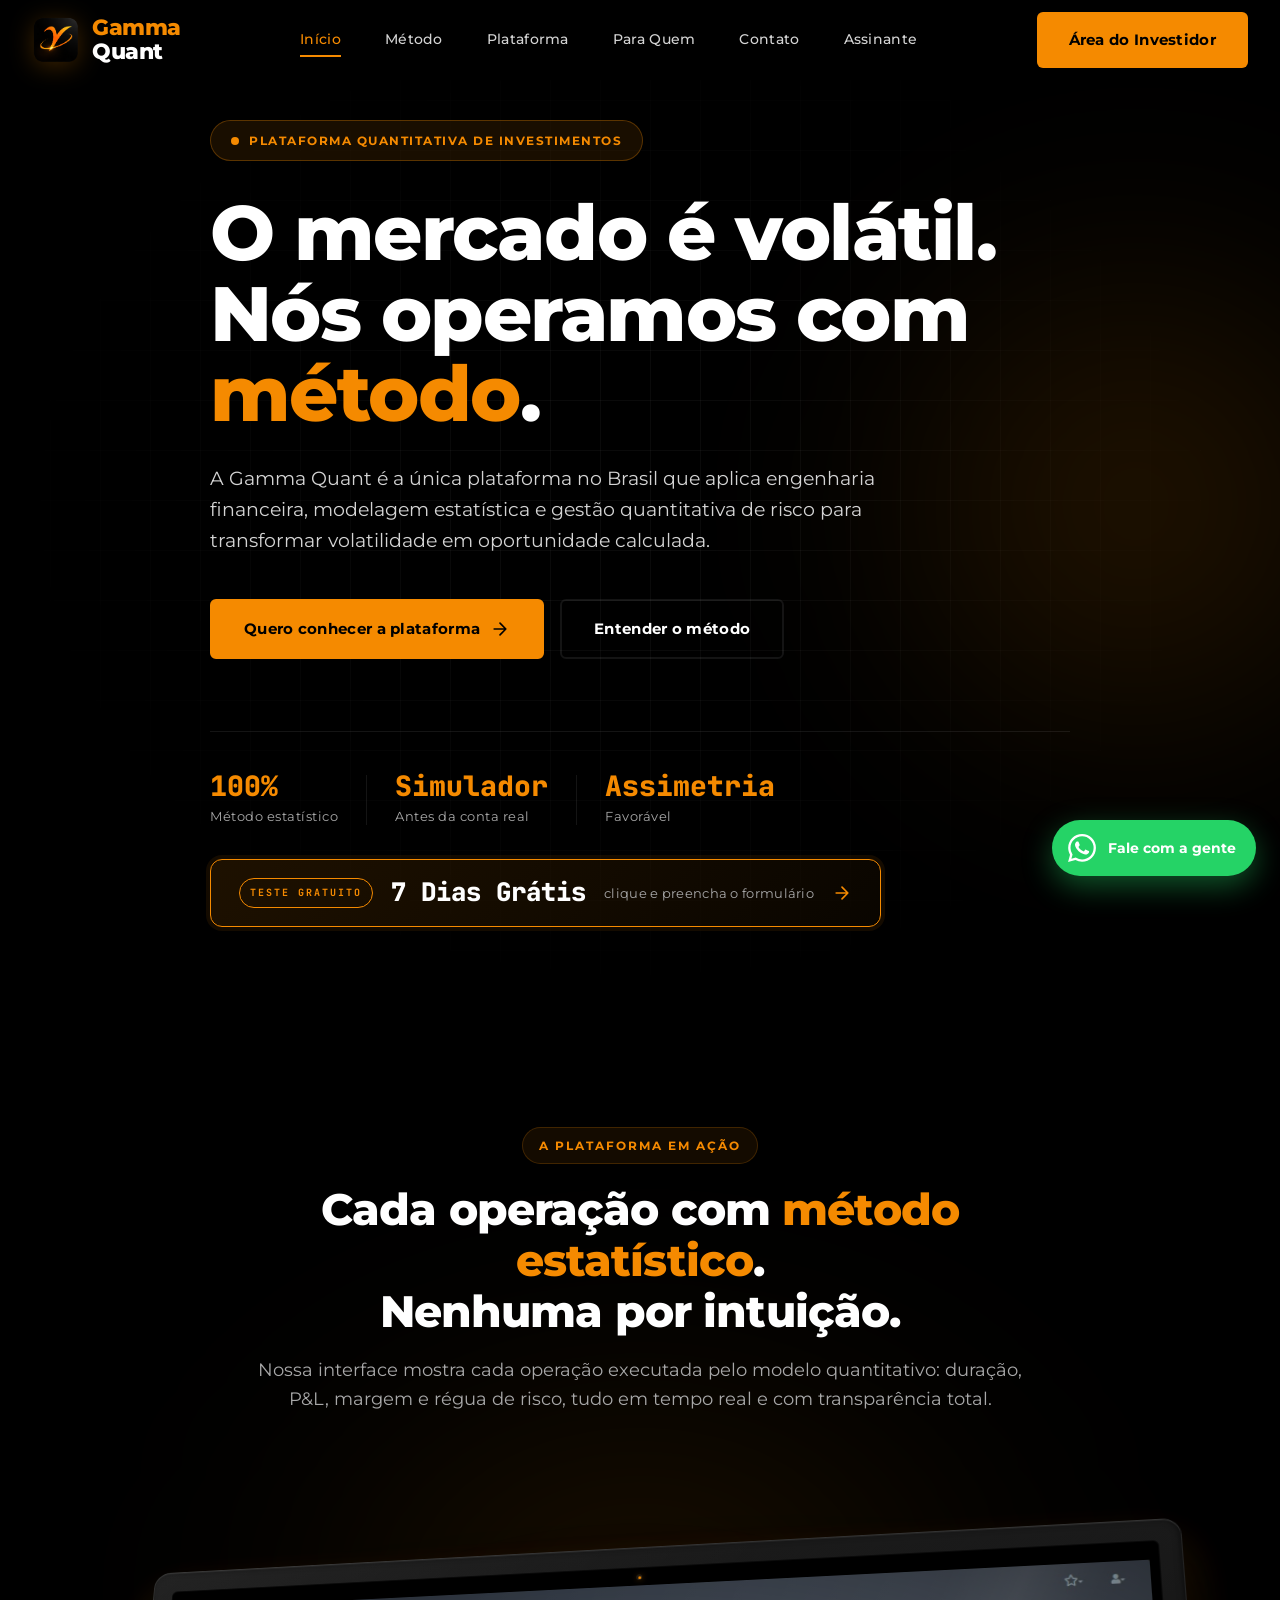
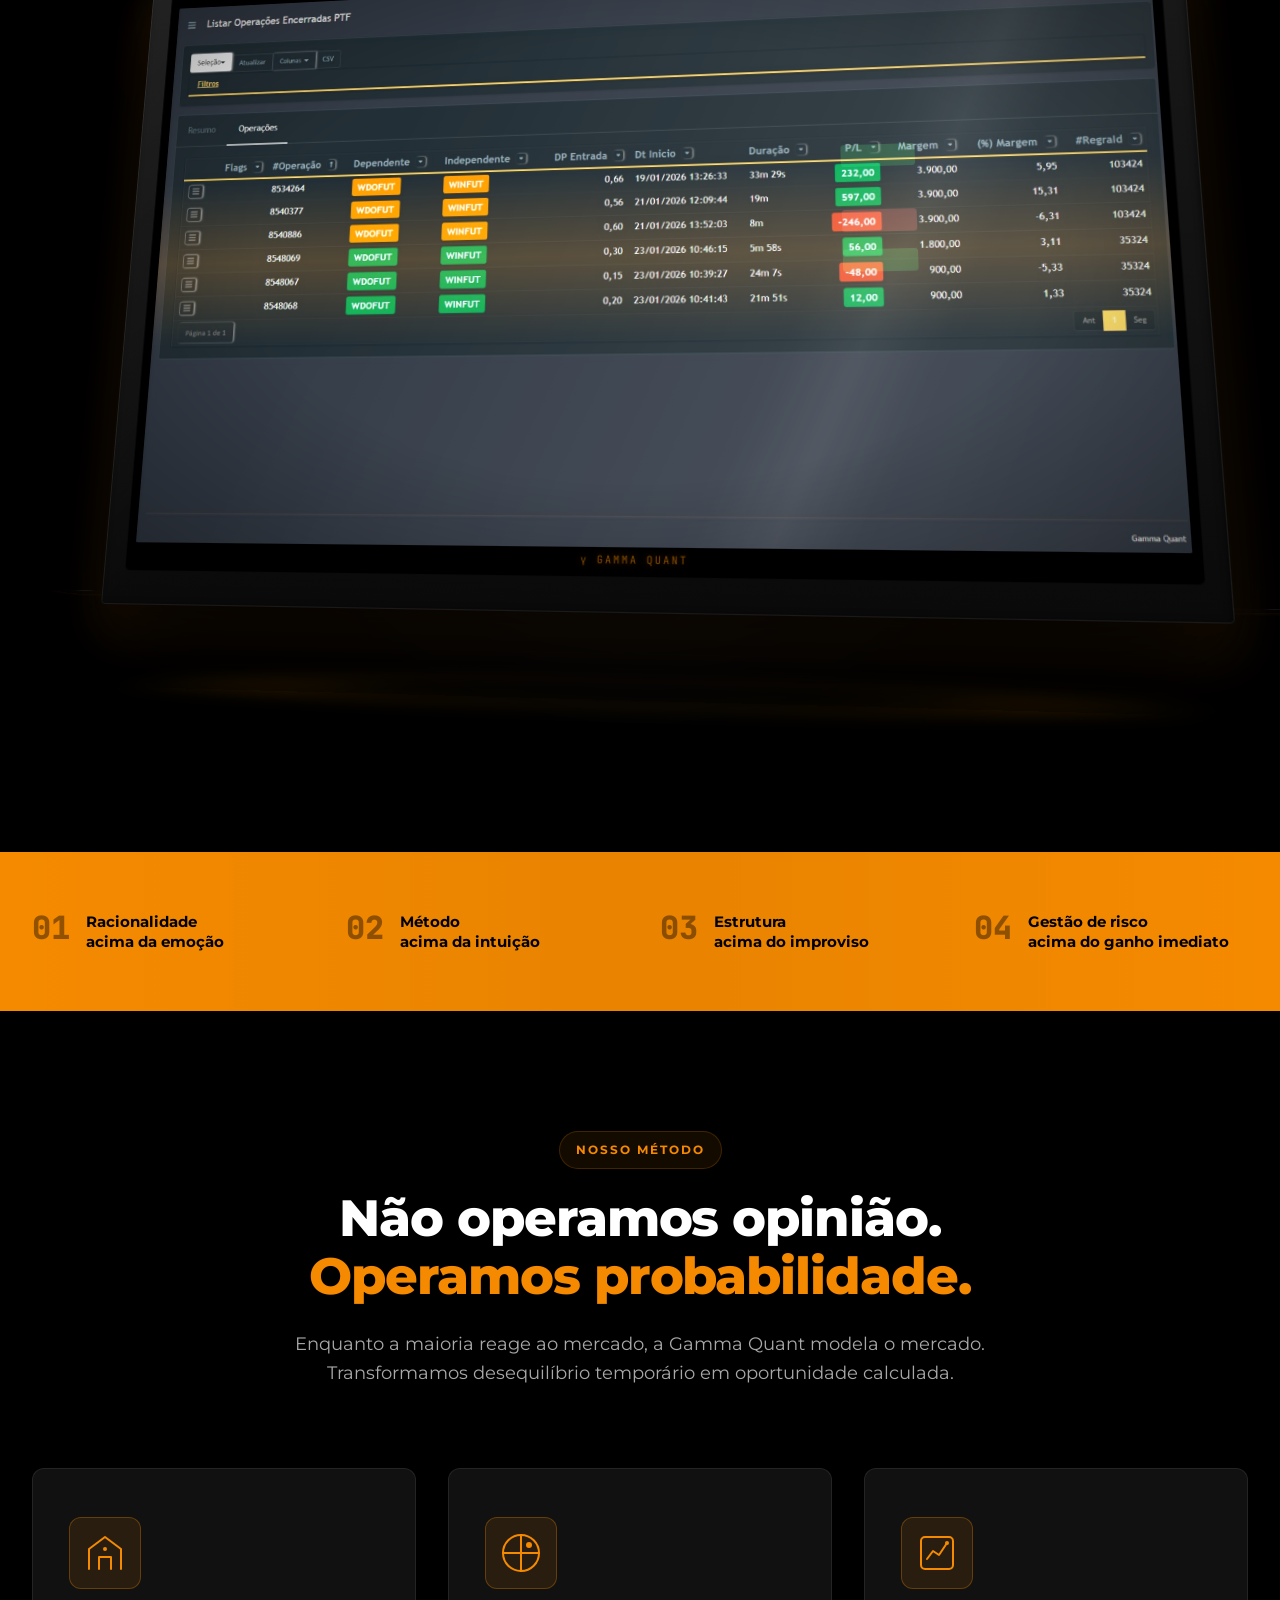
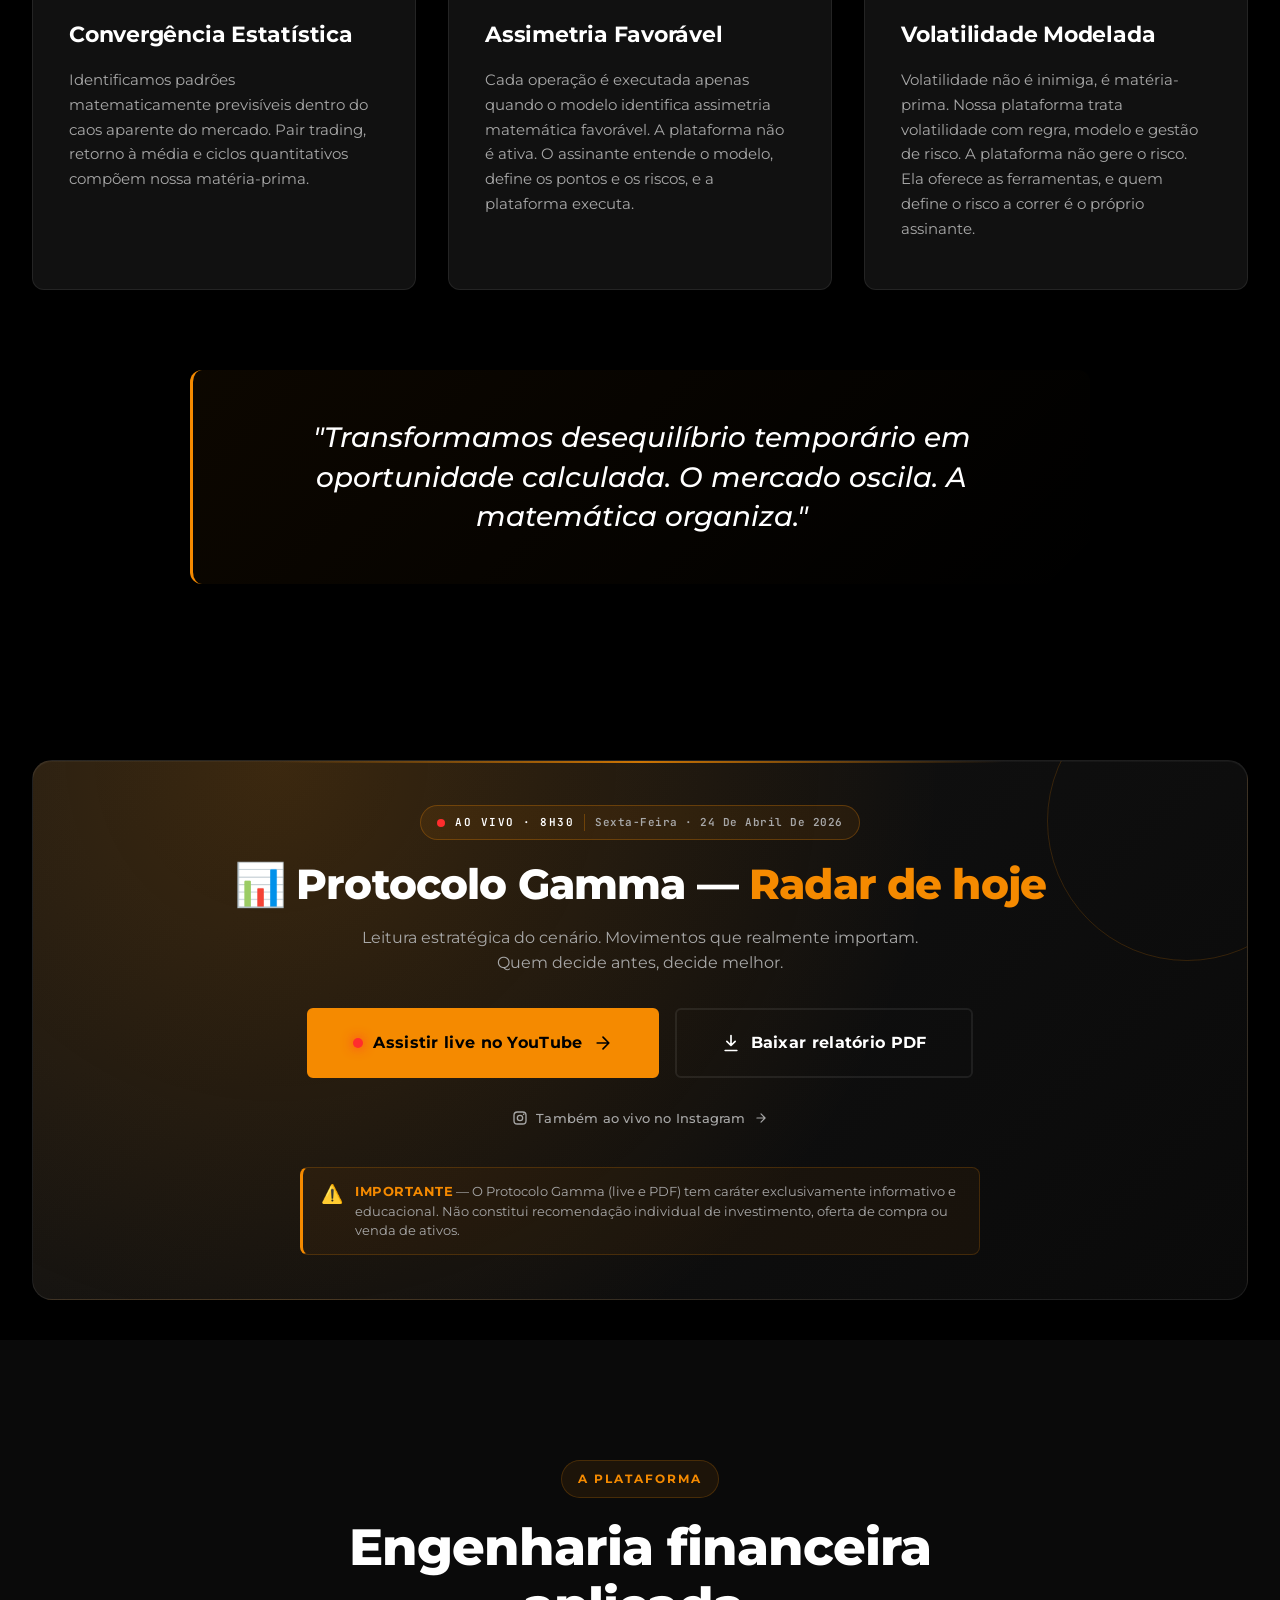
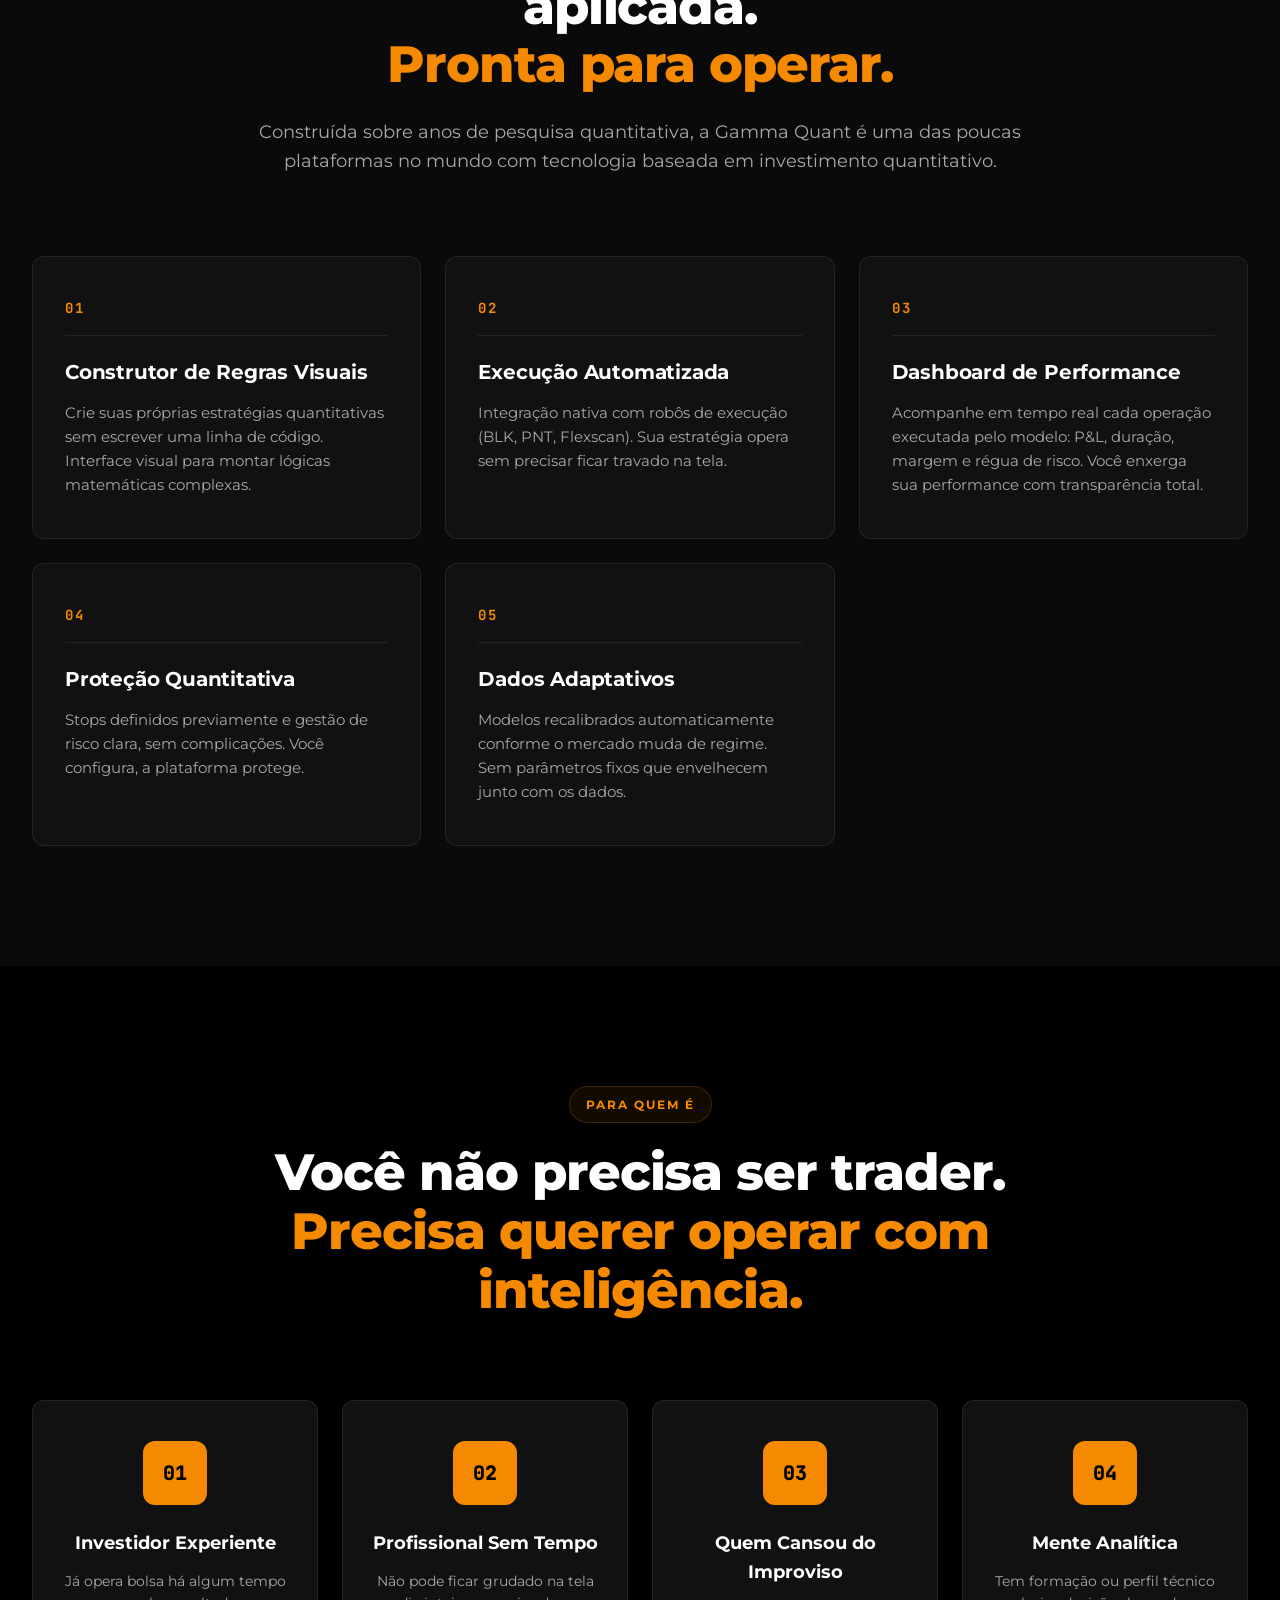
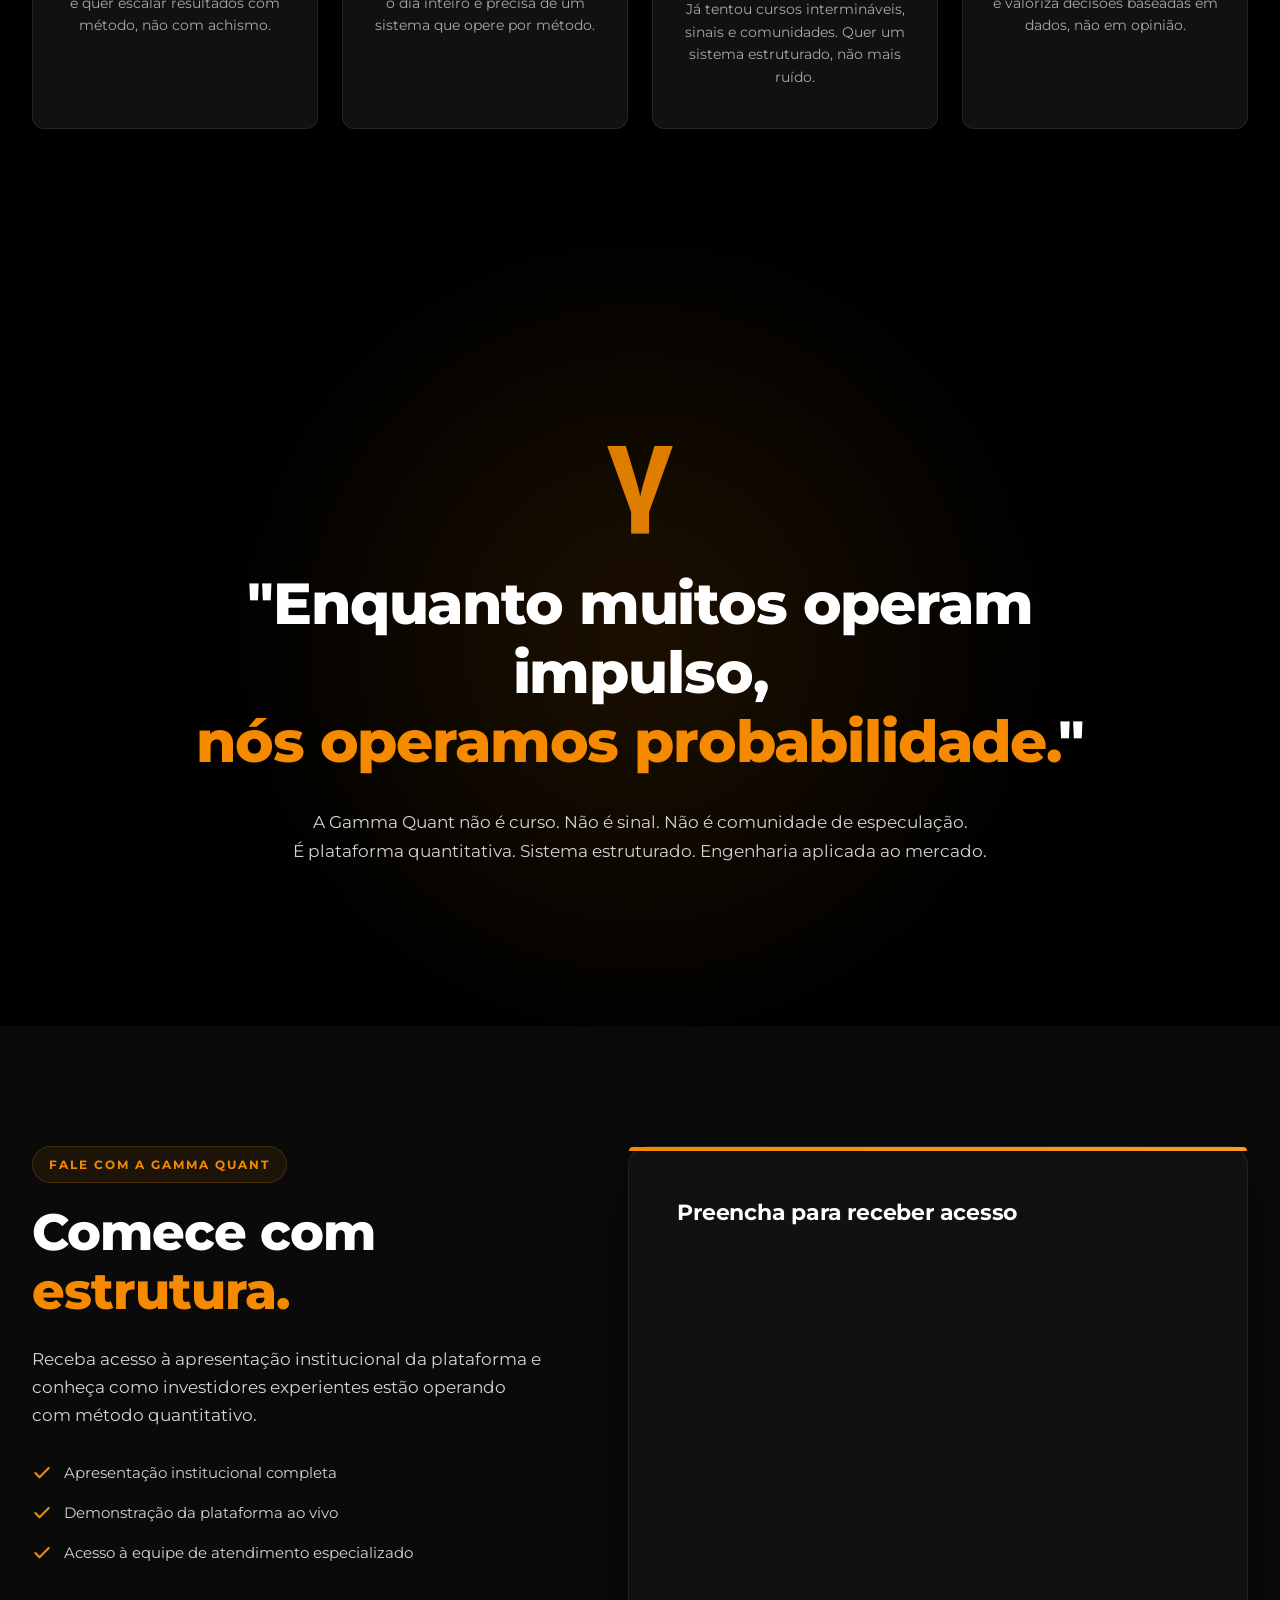
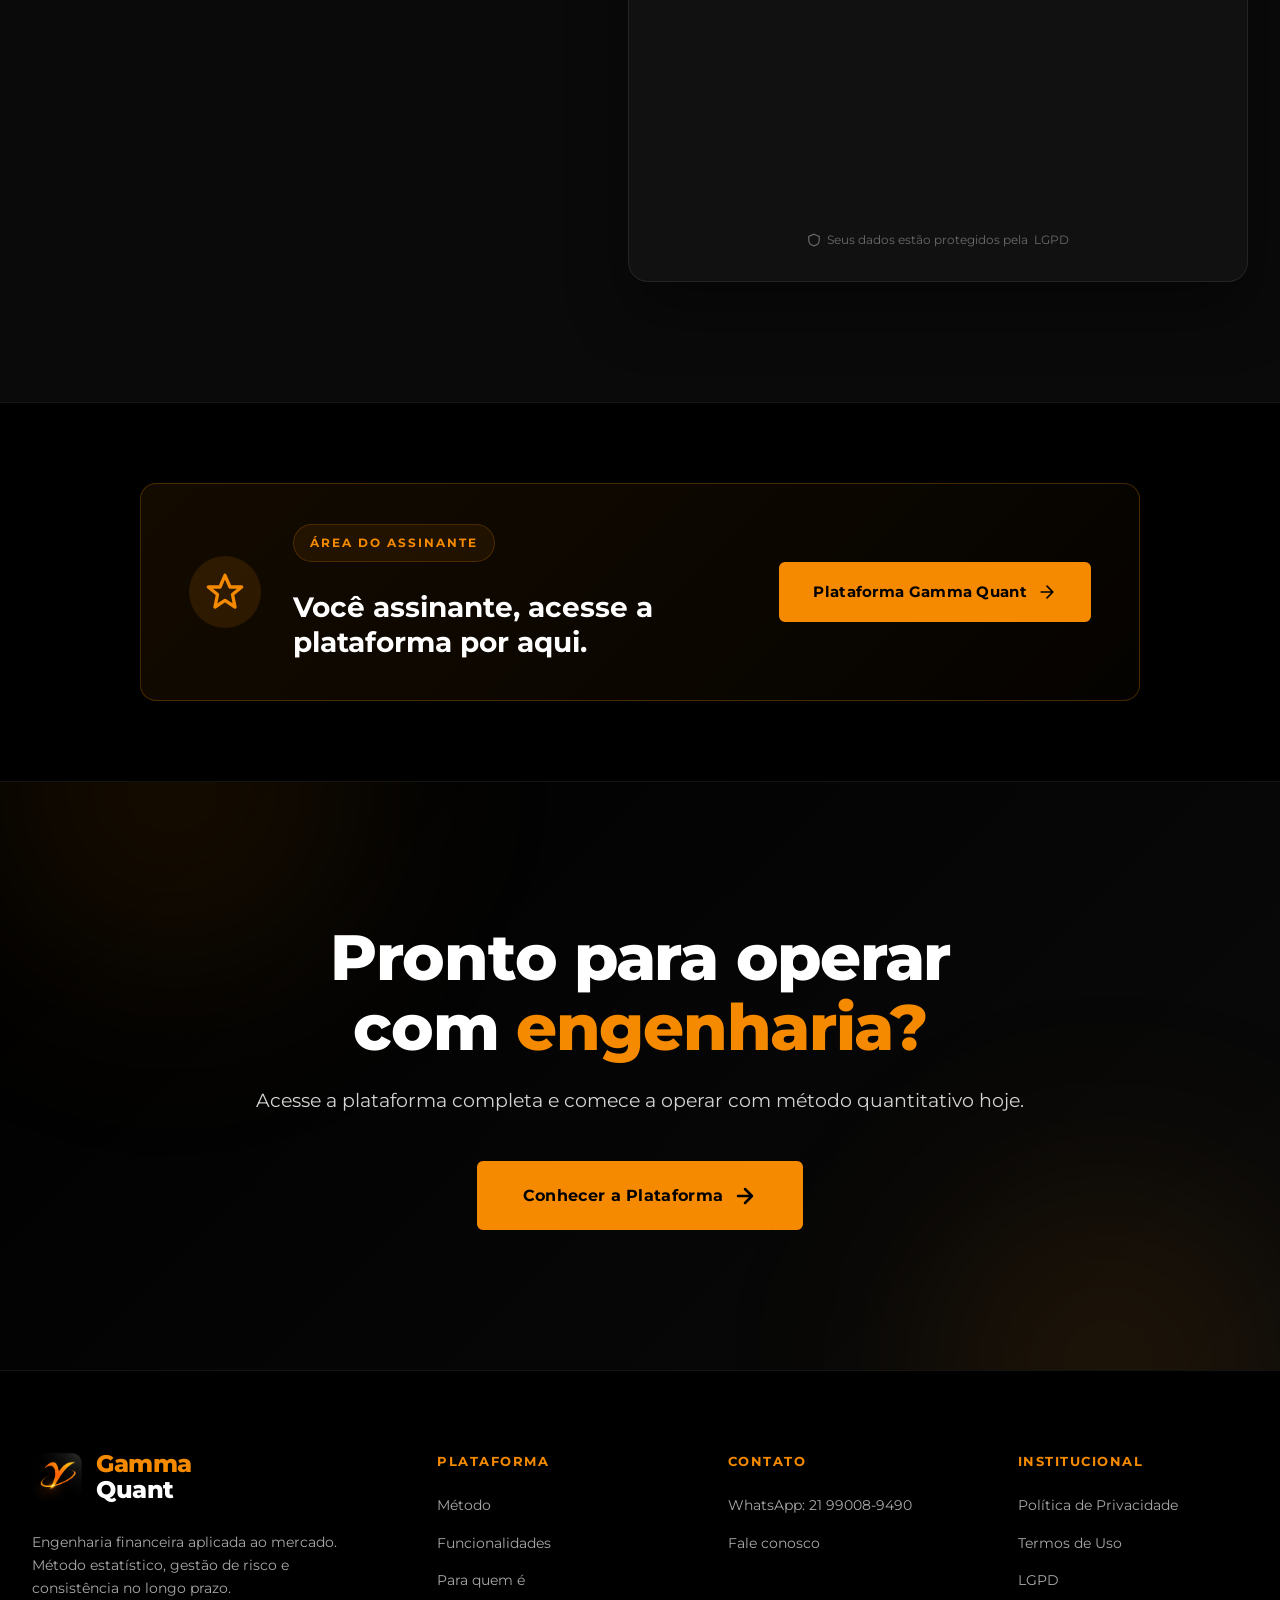
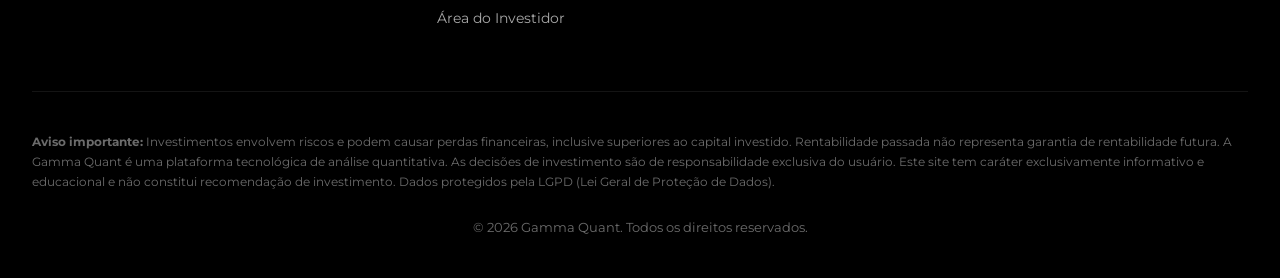
==== commit e8e1cafc: "refactor: move secao Protocolo Gamma para depois do Metodo + disclaimer CVM + link Instagram" ====
--- a/index.html
+++ b/index.html
@@ -58,7 +58,7 @@
     <link rel="preconnect" href="https://fonts.googleapis.com">
     <link rel="preconnect" href="https://fonts.gstatic.com" crossorigin>
     <link href="https://fonts.googleapis.com/css2?family=Montserrat:wght@300;400;500;600;700;800;900&family=JetBrains+Mono:wght@400;500;700&display=swap" rel="stylesheet">
-    <link rel="stylesheet" href="css/styles.css?v=20260424b">
+    <link rel="stylesheet" href="css/styles.css?v=20260424c">
 </head>
 <body>
 
@@ -146,41 +146,6 @@
         </div>
     </section>
 
-    <!-- ============ PROTOCOLO GAMMA (DIÁRIO) ============ -->
-    <section class="protocol-gamma" id="protocolo-gamma" aria-labelledby="protocol-title">
-        <div class="container">
-            <div class="protocol-card">
-                <div class="protocol-pulse-ring" aria-hidden="true"></div>
-                <div class="protocol-meta">
-                    <span class="protocol-live-dot" aria-hidden="true"></span>
-                    <span class="protocol-label">AO VIVO · 8H30</span>
-                    <span class="protocol-date" id="protocol-date">Carregando…</span>
-                </div>
-                <h2 class="protocol-title" id="protocol-title">
-                    📊 Protocolo Gamma — <span class="text-orange">Radar de hoje</span>
-                </h2>
-                <p class="protocol-subtitle">
-                    Leitura estratégica do cenário. Movimentos que realmente importam.<br>
-                    Quem decide antes, decide melhor.
-                </p>
-                <div class="protocol-cta">
-                    <a href="#" id="protocol-video-link" class="btn btn-primary btn-large" target="_blank" rel="noopener">
-                        <span class="protocol-live-icon" aria-hidden="true"></span>
-                        Assistir live
-                        <svg width="20" height="20" viewBox="0 0 24 24" fill="none"><path d="M5 12h14M12 5l7 7-7 7" stroke="currentColor" stroke-width="2" stroke-linecap="round" stroke-linejoin="round"/></svg>
-                    </a>
-                    <a href="#" id="protocol-pdf-link" class="btn btn-secondary btn-large" target="_blank" rel="noopener" download>
-                        <svg width="20" height="20" viewBox="0 0 24 24" fill="none"><path d="M12 3v12m0 0l-5-5m5 5l5-5M5 21h14" stroke="currentColor" stroke-width="2" stroke-linecap="round" stroke-linejoin="round"/></svg>
-                        Baixar relatório PDF
-                    </a>
-                </div>
-                <p class="protocol-foot">
-                    Estrutura completa para você acompanhar o pregão com método.
-                </p>
-            </div>
-        </div>
-    </section>
-
     <!-- ============ DEMONSTRAÇÃO DA PLATAFORMA ============ -->
     <section class="platform-showcase">
         <div class="container">
@@ -309,6 +274,55 @@
                     "Transformamos desequilíbrio temporário em oportunidade calculada.
                     O mercado oscila. A matemática organiza."
                 </blockquote>
+            </div>
+        </div>
+    </section>
+
+    <!-- ============ PROTOCOLO GAMMA (DIÁRIO) ============ -->
+    <section class="protocol-gamma" id="protocolo-gamma" aria-labelledby="protocol-title">
+        <div class="container">
+            <div class="protocol-card">
+                <div class="protocol-pulse-ring" aria-hidden="true"></div>
+                <div class="protocol-meta">
+                    <span class="protocol-live-dot" aria-hidden="true"></span>
+                    <span class="protocol-label">AO VIVO · 8H30</span>
+                    <span class="protocol-date" id="protocol-date">Carregando…</span>
+                </div>
+                <h2 class="protocol-title" id="protocol-title">
+                    📊 Protocolo Gamma — <span class="text-orange">Radar de hoje</span>
+                </h2>
+                <p class="protocol-subtitle">
+                    Leitura estratégica do cenário. Movimentos que realmente importam.<br>
+                    Quem decide antes, decide melhor.
+                </p>
+                <div class="protocol-cta">
+                    <a href="#" id="protocol-video-link" class="btn btn-primary btn-large" target="_blank" rel="noopener">
+                        <span class="protocol-live-icon" aria-hidden="true"></span>
+                        Assistir live no YouTube
+                        <svg width="20" height="20" viewBox="0 0 24 24" fill="none"><path d="M5 12h14M12 5l7 7-7 7" stroke="currentColor" stroke-width="2" stroke-linecap="round" stroke-linejoin="round"/></svg>
+                    </a>
+                    <a href="#" id="protocol-pdf-link" class="btn btn-secondary btn-large" target="_blank" rel="noopener" download>
+                        <svg width="20" height="20" viewBox="0 0 24 24" fill="none"><path d="M12 3v12m0 0l-5-5m5 5l5-5M5 21h14" stroke="currentColor" stroke-width="2" stroke-linecap="round" stroke-linejoin="round"/></svg>
+                        Baixar relatório PDF
+                    </a>
+                </div>
+                <a href="#" id="protocol-instagram-link" class="protocol-secondary-link" target="_blank" rel="noopener">
+                    <svg width="16" height="16" viewBox="0 0 24 24" fill="none" aria-hidden="true">
+                        <rect x="3" y="3" width="18" height="18" rx="5" stroke="currentColor" stroke-width="2"/>
+                        <circle cx="12" cy="12" r="4" stroke="currentColor" stroke-width="2"/>
+                        <circle cx="17.5" cy="6.5" r="1.2" fill="currentColor"/>
+                    </svg>
+                    Também ao vivo no Instagram
+                    <svg width="14" height="14" viewBox="0 0 24 24" fill="none" aria-hidden="true"><path d="M5 12h14M12 5l7 7-7 7" stroke="currentColor" stroke-width="2" stroke-linecap="round" stroke-linejoin="round"/></svg>
+                </a>
+                <div class="protocol-disclaimer" role="note">
+                    <span class="protocol-disclaimer-icon" aria-hidden="true">⚠️</span>
+                    <div class="protocol-disclaimer-text">
+                        <strong>IMPORTANTE</strong> — O Protocolo Gamma (live e PDF) tem caráter
+                        exclusivamente informativo e educacional. Não constitui recomendação
+                        individual de investimento, oferta de compra ou venda de ativos.
+                    </div>
+                </div>
             </div>
         </div>
     </section>
@@ -573,7 +587,7 @@
         <span class="whatsapp-text">Fale com a gente</span>
     </a>
 
-    <script src="js/main.js?v=20260424b"></script>
+    <script src="js/main.js?v=20260424c"></script>
     <script src="https://link.fullstacky.com.br/js/form_embed.js"></script>
 </body>
 </html>
--- a/css/styles.css
+++ b/css/styles.css
@@ -2267,6 +2267,61 @@
     margin: 0;
 }
 
+.protocol-secondary-link {
+    display: inline-flex;
+    align-items: center;
+    gap: 8px;
+    font-size: 13px;
+    font-weight: 500;
+    color: var(--gray-300);
+    padding: 10px 4px;
+    margin-bottom: 28px;
+    border-bottom: 1px solid transparent;
+    transition: var(--transition);
+    letter-spacing: 0.2px;
+}
+
+.protocol-secondary-link:hover {
+    color: var(--orange);
+    border-bottom-color: rgba(245, 138, 0, 0.4);
+}
+
+.protocol-secondary-link svg {
+    flex-shrink: 0;
+}
+
+.protocol-disclaimer {
+    display: flex;
+    gap: 12px;
+    align-items: flex-start;
+    max-width: 680px;
+    margin: 0 auto;
+    padding: 14px 18px;
+    background: rgba(245, 138, 0, 0.05);
+    border: 1px solid rgba(245, 138, 0, 0.2);
+    border-left: 3px solid var(--orange);
+    border-radius: 8px;
+    text-align: left;
+}
+
+.protocol-disclaimer-icon {
+    font-size: 18px;
+    line-height: 1.4;
+    flex-shrink: 0;
+}
+
+.protocol-disclaimer-text {
+    font-size: 12.5px;
+    line-height: 1.55;
+    color: var(--gray-300);
+}
+
+.protocol-disclaimer-text strong {
+    color: var(--orange);
+    font-weight: 700;
+    letter-spacing: 0.5px;
+}
+
 @media (max-width: 720px) {
     .protocol-gamma {
         padding: 40px 0 24px;
@@ -2285,4 +2340,12 @@
     .protocol-cta .btn {
         justify-content: center;
     }
-}
+    .protocol-disclaimer {
+        flex-direction: column;
+        gap: 8px;
+        padding: 14px 16px;
+    }
+    .protocol-disclaimer-icon {
+        font-size: 20px;
+    }
+}
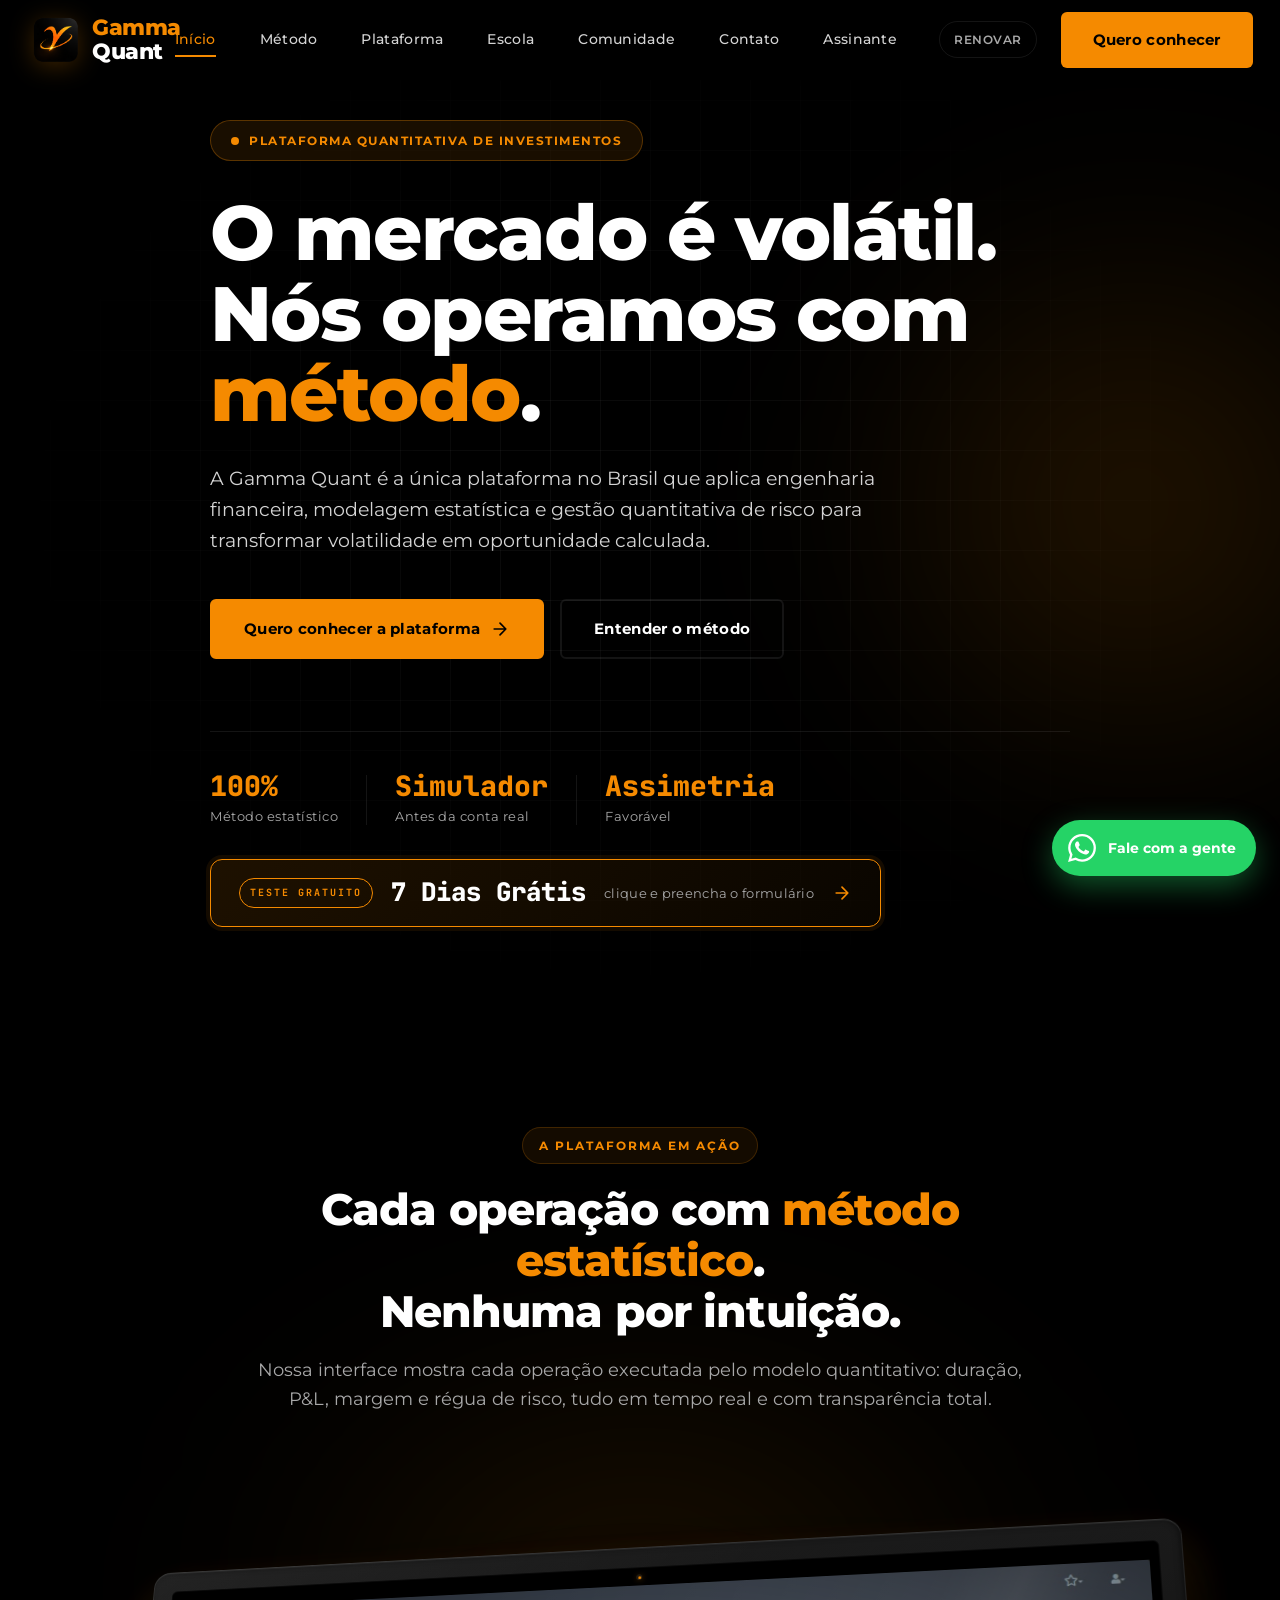
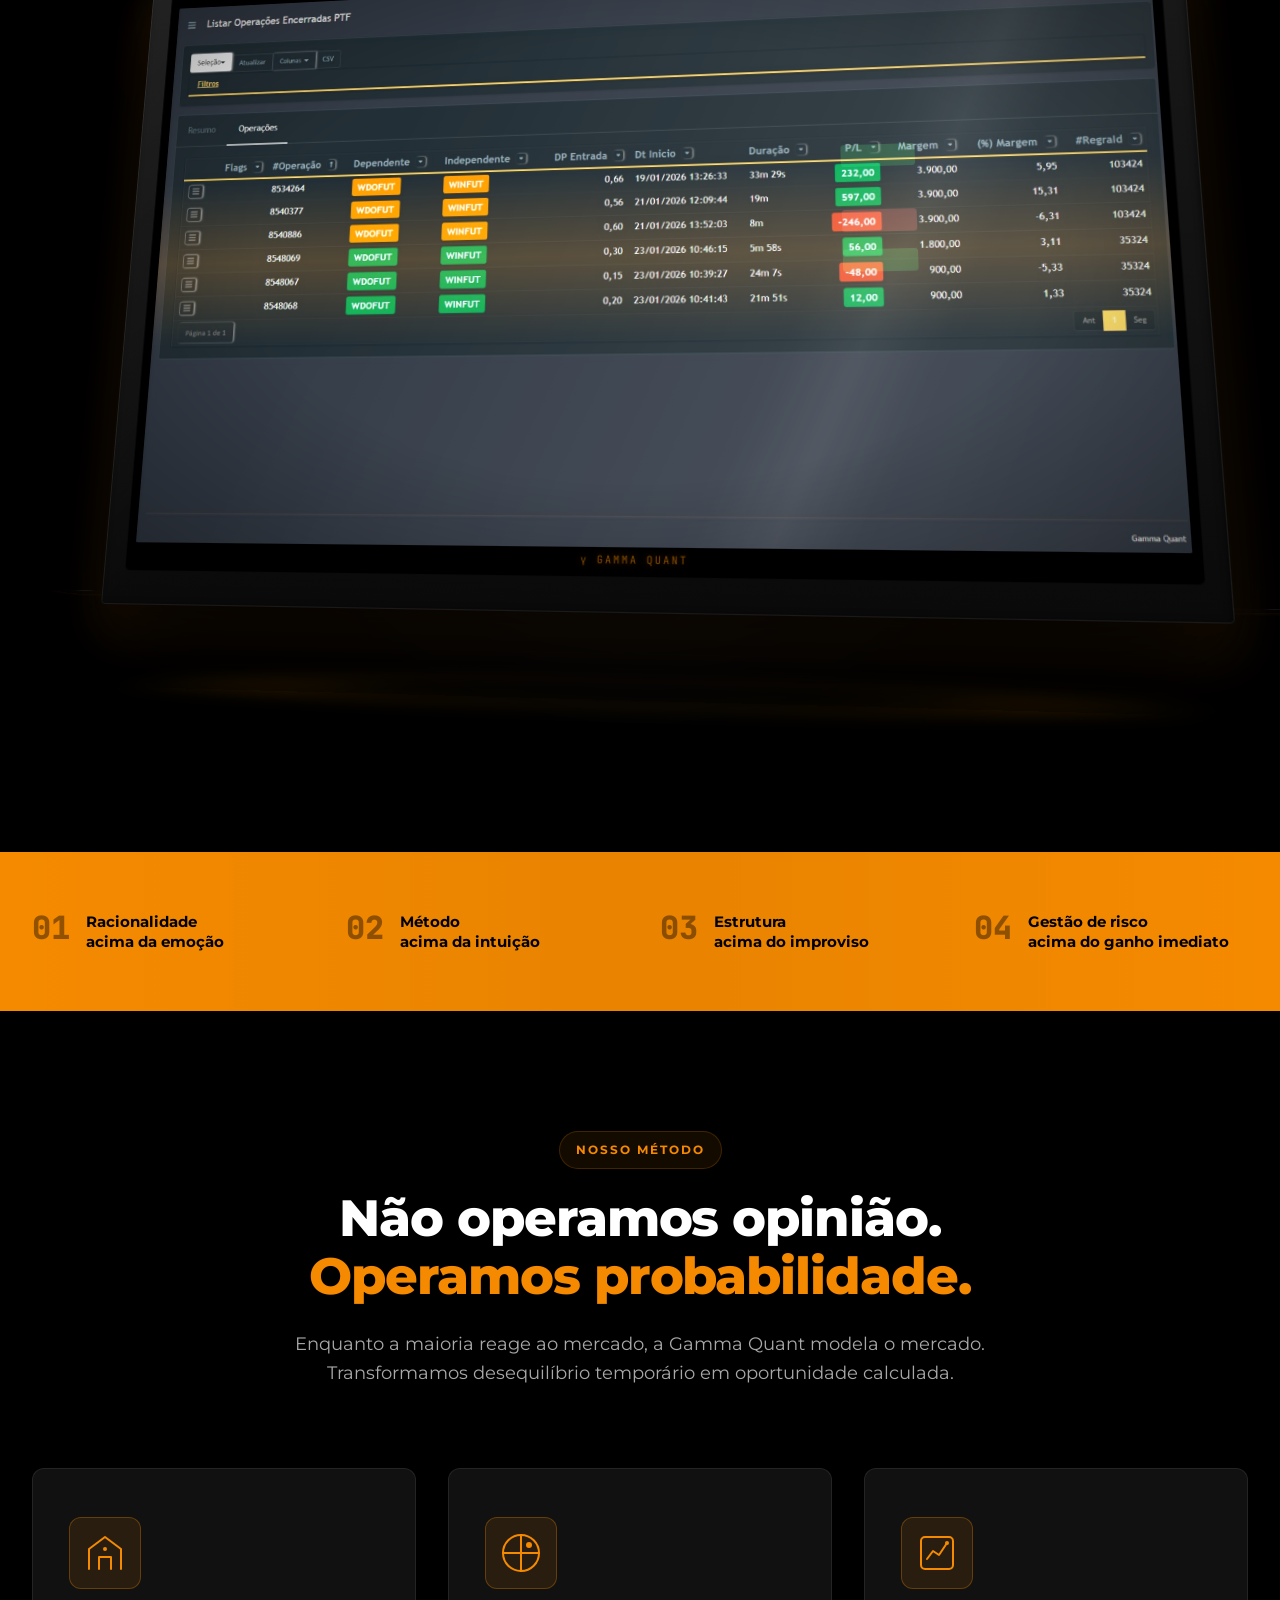
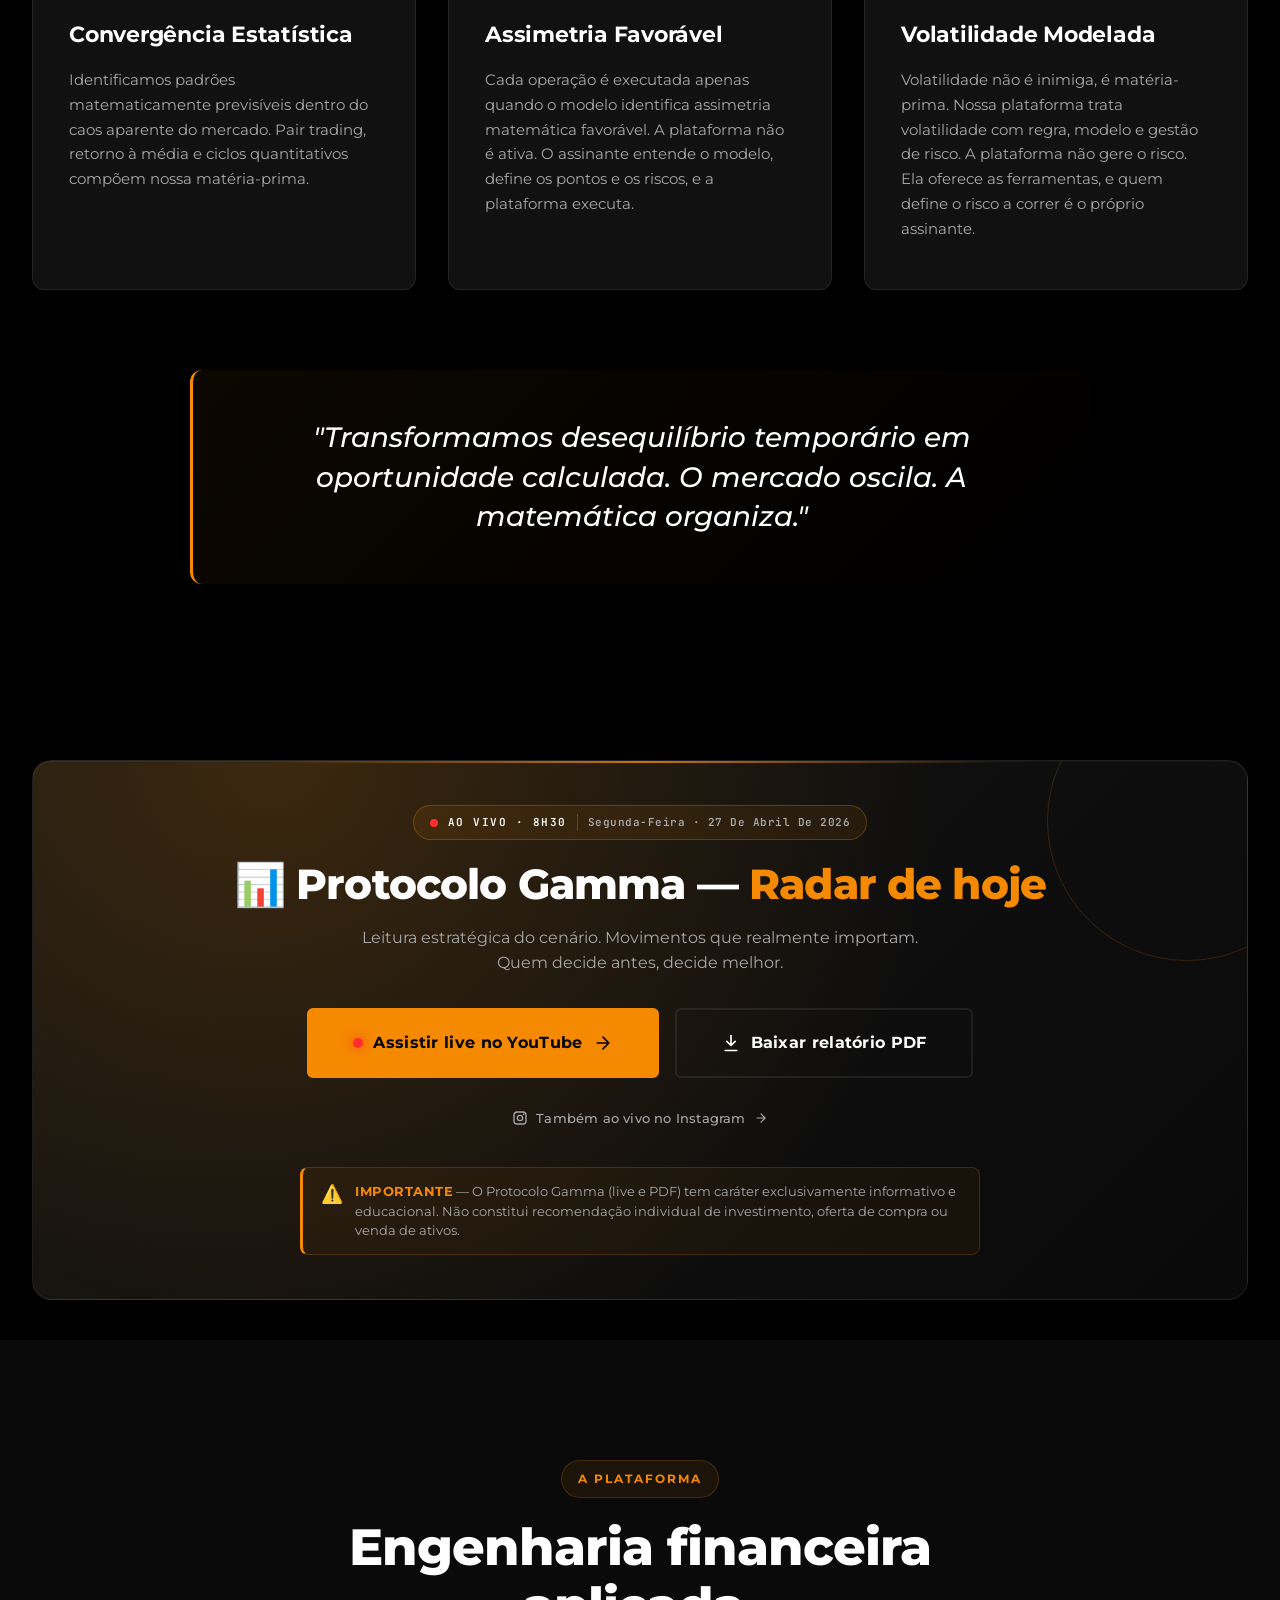
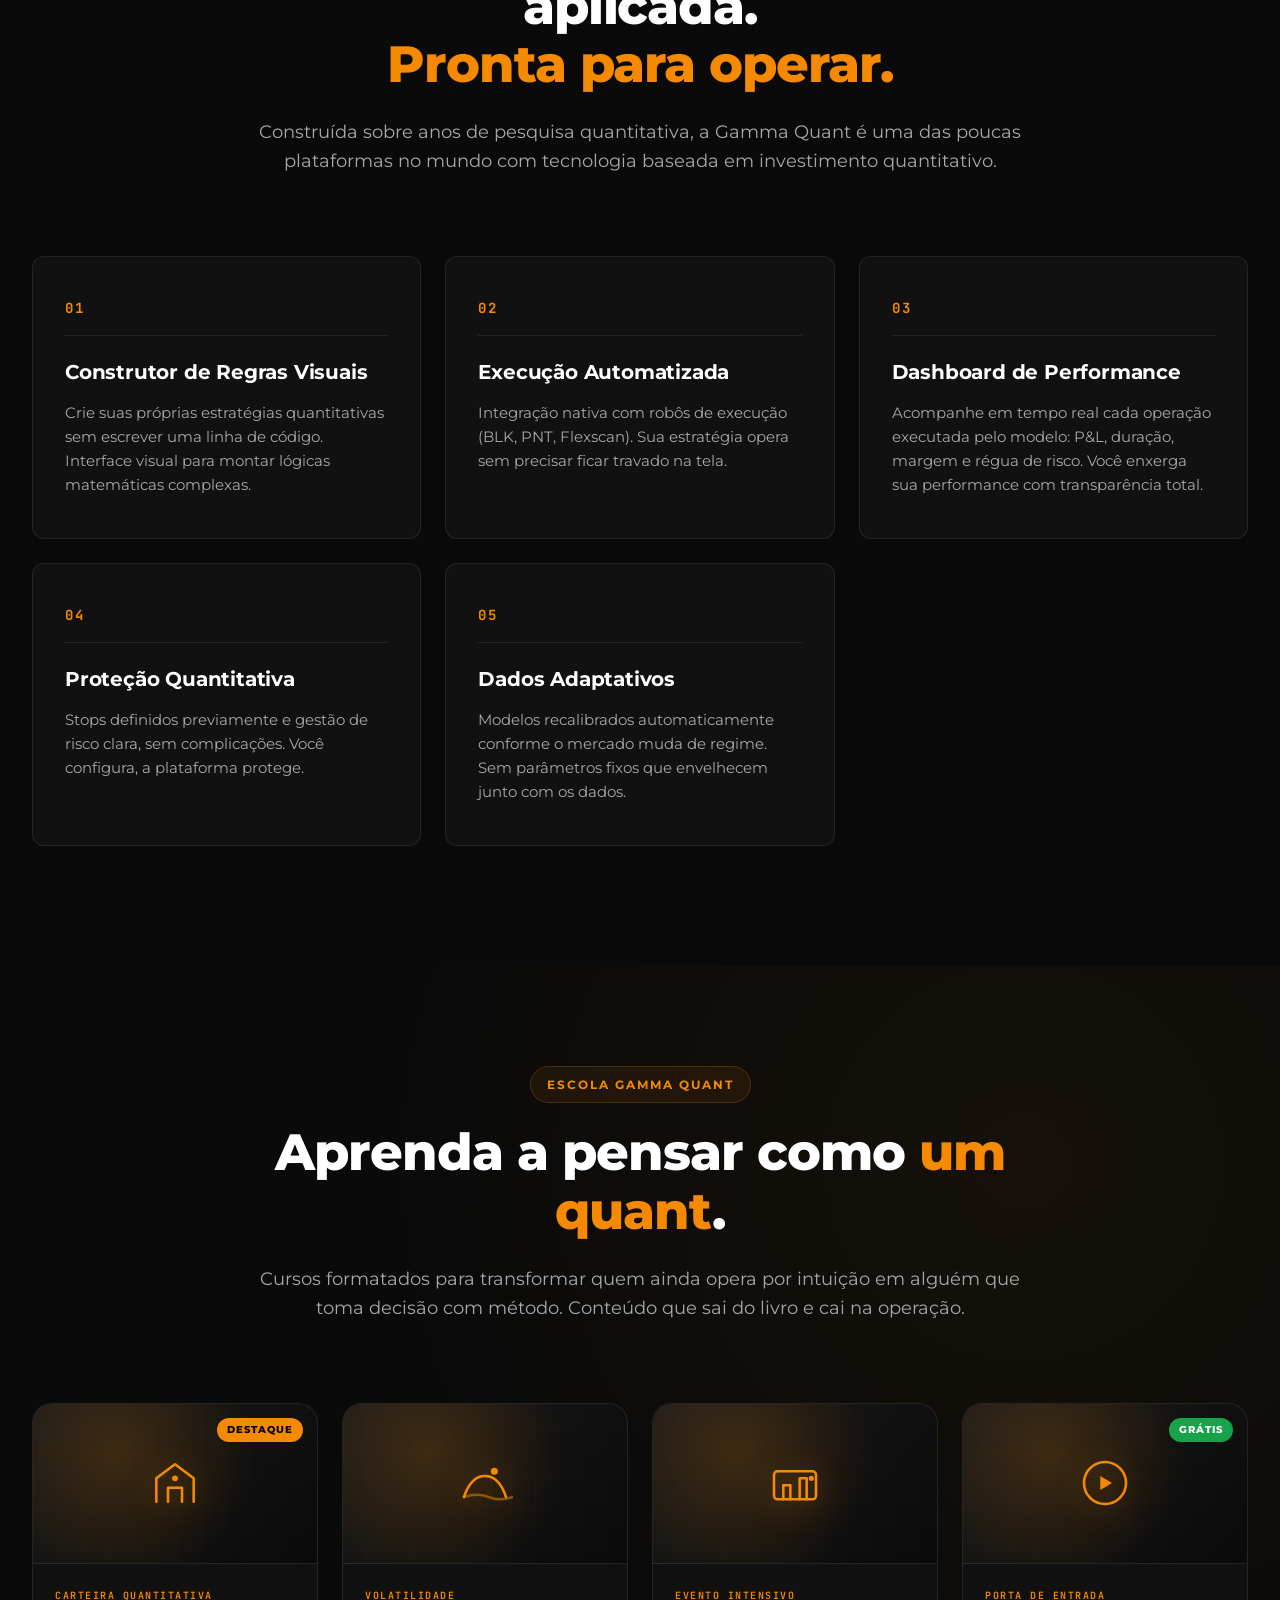
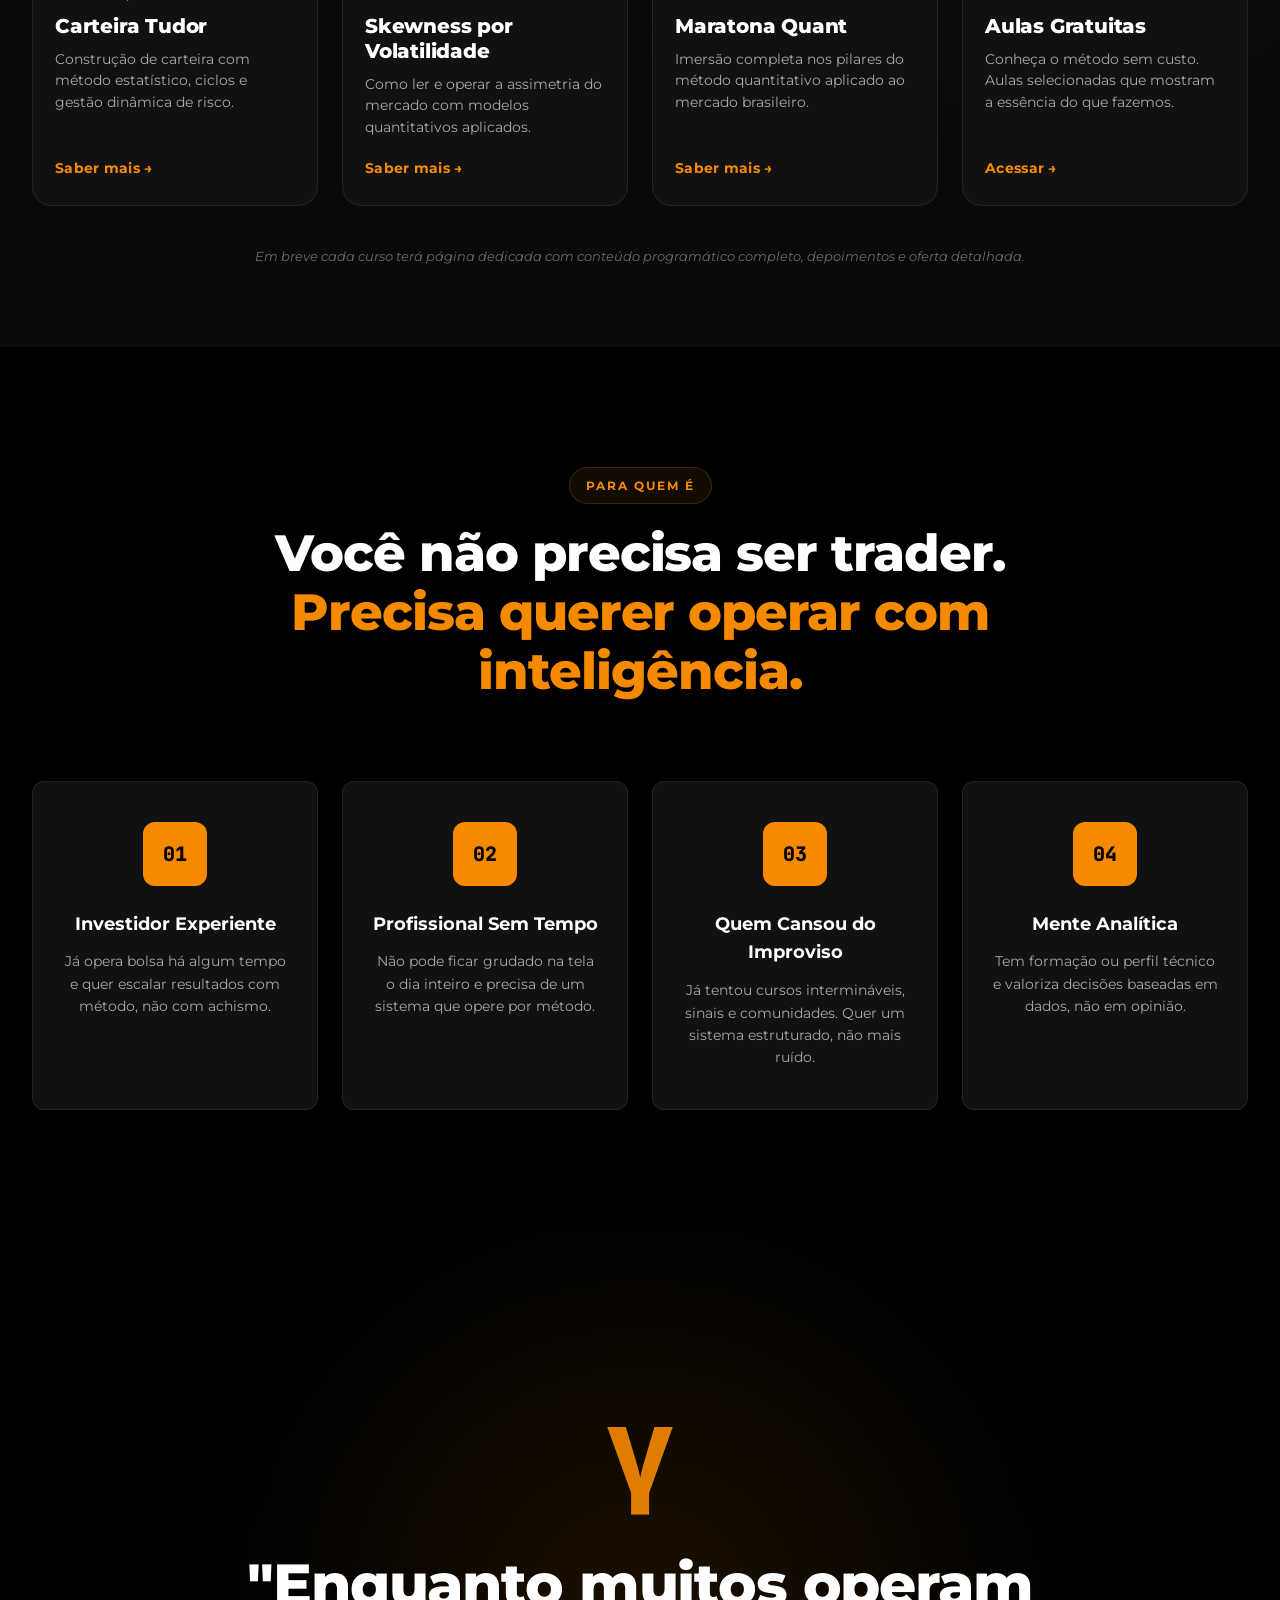
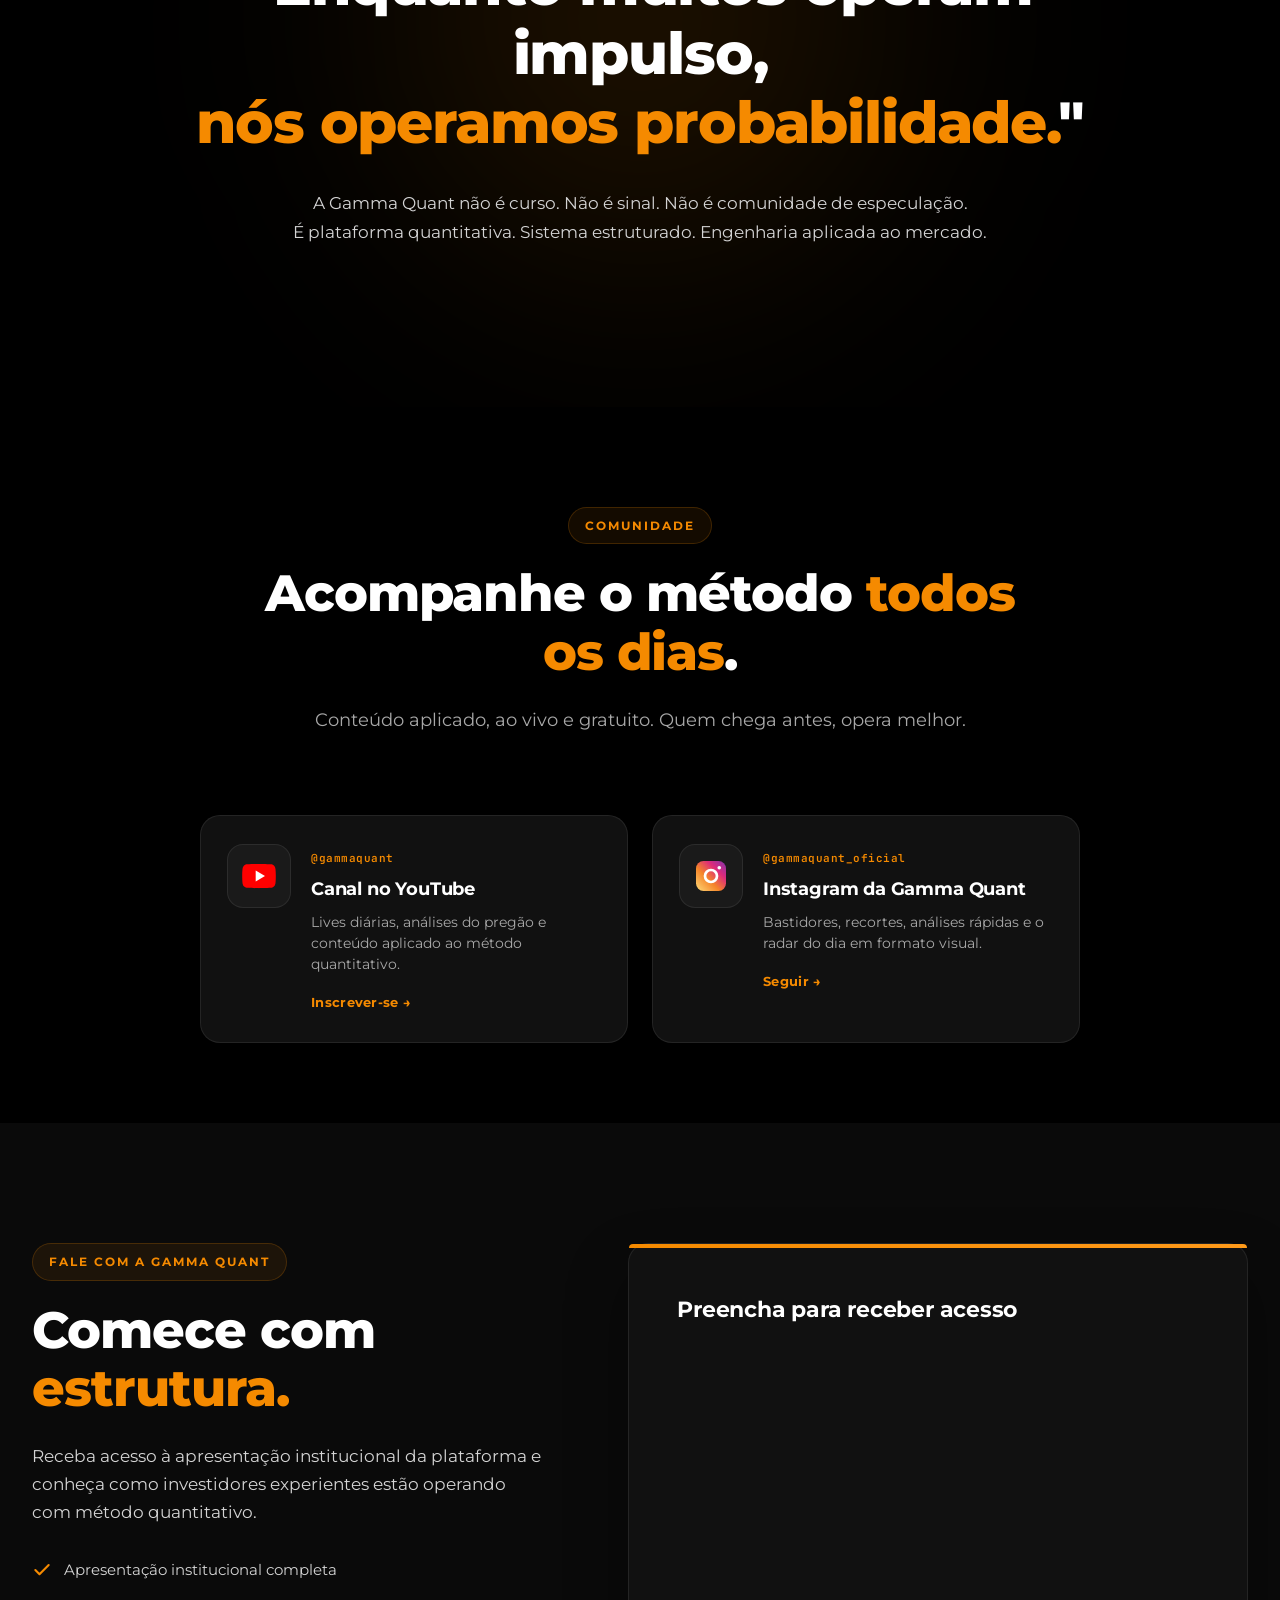
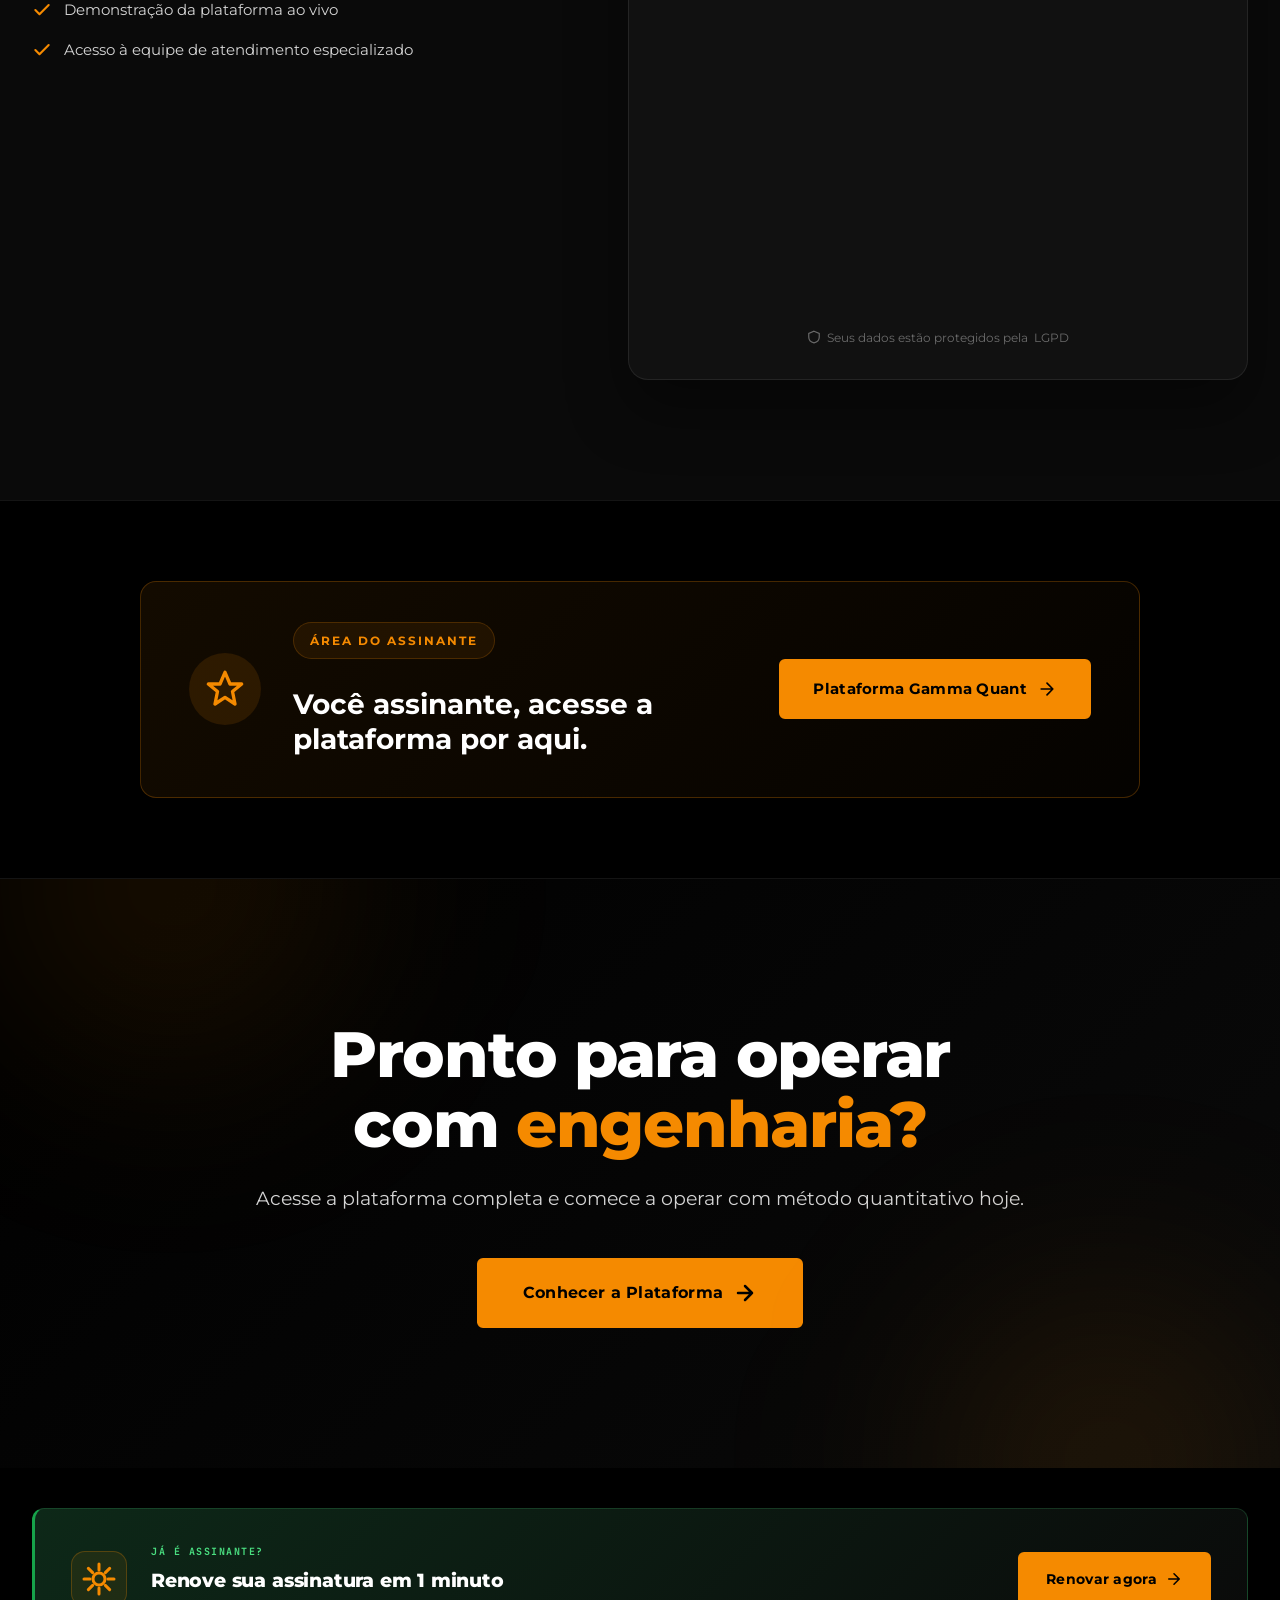
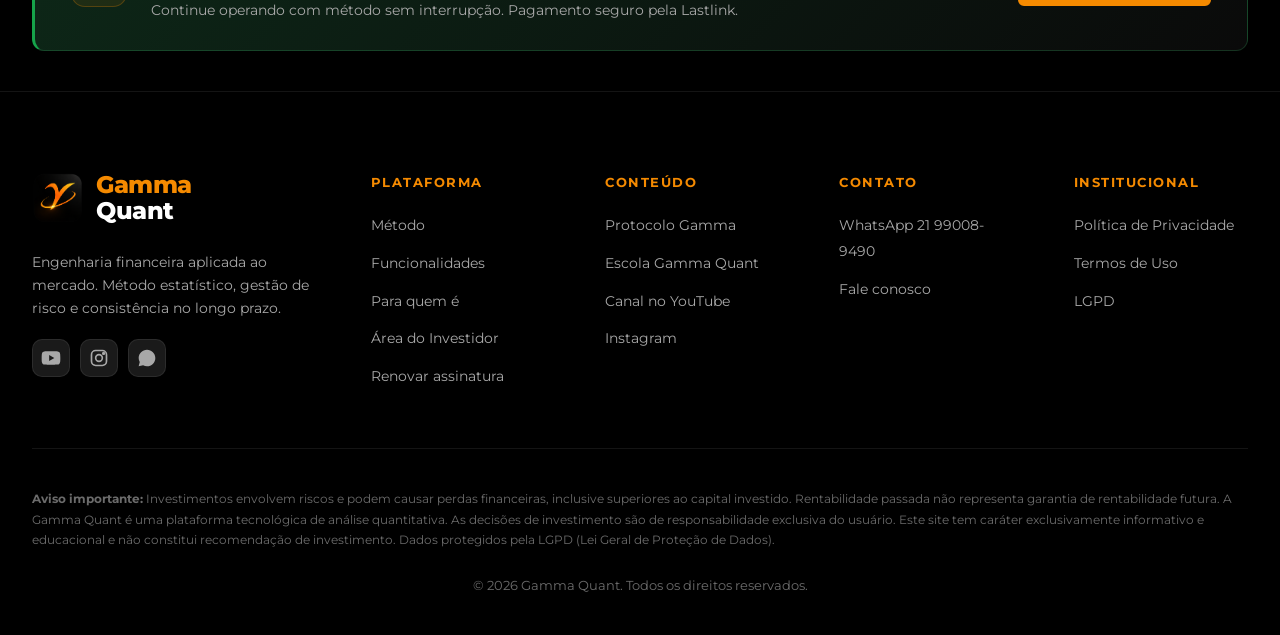
==== commit 175d395e: "feat: Portal do Investidor — Escola, Comunidade, Renovacao + ícones de mídia no rodapé" ====
--- a/index.html
+++ b/index.html
@@ -58,7 +58,7 @@
     <link rel="preconnect" href="https://fonts.googleapis.com">
     <link rel="preconnect" href="https://fonts.gstatic.com" crossorigin>
     <link href="https://fonts.googleapis.com/css2?family=Montserrat:wght@300;400;500;600;700;800;900&family=JetBrains+Mono:wght@400;500;700&display=swap" rel="stylesheet">
-    <link rel="stylesheet" href="css/styles.css?v=20260424c">
+    <link rel="stylesheet" href="css/styles.css?v=20260427">
 </head>
 <body>
 
@@ -76,12 +76,14 @@
                 <li><a href="#home" class="nav-link">Início</a></li>
                 <li><a href="#metodo" class="nav-link">Método</a></li>
                 <li><a href="#plataforma" class="nav-link">Plataforma</a></li>
-                <li><a href="#para-quem" class="nav-link">Para Quem</a></li>
+                <li><a href="#escola" class="nav-link">Escola</a></li>
+                <li><a href="#comunidade" class="nav-link">Comunidade</a></li>
                 <li><a href="#contato" class="nav-link">Contato</a></li>
                 <li><a href="http://gammaquant.com.br/Ecotools" class="nav-link" target="_blank" rel="noopener">Assinante</a></li>
             </ul>
             <div class="nav-actions">
-                <a href="#contato" class="btn btn-nav">Área do Investidor</a>
+                <a href="#renovar" class="nav-renew" aria-label="Renovar assinatura">Renovar</a>
+                <a href="#contato" class="btn btn-nav">Quero conhecer</a>
             </div>
             <button class="nav-toggle" id="navToggle" aria-label="Menu">
                 <span></span>
@@ -372,6 +374,93 @@
         </div>
     </section>
 
+    <!-- ============ ESCOLA / CURSOS ============ -->
+    <section class="section escola-section" id="escola">
+        <div class="container">
+            <div class="section-header">
+                <span class="section-label">ESCOLA GAMMA QUANT</span>
+                <h2 class="section-title">
+                    Aprenda a pensar como <span class="text-orange">um quant</span>.
+                </h2>
+                <p class="section-description">
+                    Cursos formatados para transformar quem ainda opera por intuição em alguém
+                    que toma decisão com método. Conteúdo que sai do livro e cai na operação.
+                </p>
+            </div>
+
+            <div class="courses-grid">
+                <a href="https://lastlink.com/app/creator/products" class="course-card" target="_blank" rel="noopener">
+                    <div class="course-thumb course-thumb--1" aria-hidden="true">
+                        <svg width="56" height="56" viewBox="0 0 48 48" fill="none">
+                            <path d="M8 40V20L24 8l16 12v20" stroke="#f58a00" stroke-width="2.2" stroke-linecap="round" stroke-linejoin="round"/>
+                            <path d="M18 40V28h12v12" stroke="#f58a00" stroke-width="2.2" stroke-linecap="round" stroke-linejoin="round"/>
+                            <circle cx="24" cy="20" r="2.5" fill="#f58a00"/>
+                        </svg>
+                        <span class="course-badge">DESTAQUE</span>
+                    </div>
+                    <div class="course-body">
+                        <span class="course-tag">CARTEIRA QUANTITATIVA</span>
+                        <h3 class="course-title">Carteira Tudor</h3>
+                        <p class="course-desc">Construção de carteira com método estatístico, ciclos e gestão dinâmica de risco.</p>
+                        <span class="course-cta">Saber mais →</span>
+                    </div>
+                </a>
+
+                <a href="https://lastlink.com/app/creator/products" class="course-card" target="_blank" rel="noopener">
+                    <div class="course-thumb course-thumb--2" aria-hidden="true">
+                        <svg width="56" height="56" viewBox="0 0 48 48" fill="none">
+                            <path d="M6 36c4-12 10-18 18-18s14 6 18 18" stroke="#f58a00" stroke-width="2.2" stroke-linecap="round"/>
+                            <path d="M6 36c0 0 6-2 12-2s12 4 18 4 12-2 12-2" stroke="#f58a00" stroke-width="2.2" stroke-linecap="round" opacity="0.5"/>
+                            <circle cx="32" cy="14" r="3" fill="#f58a00"/>
+                        </svg>
+                    </div>
+                    <div class="course-body">
+                        <span class="course-tag">VOLATILIDADE</span>
+                        <h3 class="course-title">Skewness por Volatilidade</h3>
+                        <p class="course-desc">Como ler e operar a assimetria do mercado com modelos quantitativos aplicados.</p>
+                        <span class="course-cta">Saber mais →</span>
+                    </div>
+                </a>
+
+                <a href="https://lastlink.com/app/creator/products" class="course-card" target="_blank" rel="noopener">
+                    <div class="course-thumb course-thumb--3" aria-hidden="true">
+                        <svg width="56" height="56" viewBox="0 0 48 48" fill="none">
+                            <rect x="6" y="14" width="36" height="24" rx="3" stroke="#f58a00" stroke-width="2.2"/>
+                            <path d="M14 38v-12h6v12M28 38v-18h6v18" stroke="#f58a00" stroke-width="2.2" stroke-linecap="round" stroke-linejoin="round"/>
+                            <circle cx="38" cy="20" r="2.2" fill="#f58a00"/>
+                        </svg>
+                    </div>
+                    <div class="course-body">
+                        <span class="course-tag">EVENTO INTENSIVO</span>
+                        <h3 class="course-title">Maratona Quant</h3>
+                        <p class="course-desc">Imersão completa nos pilares do método quantitativo aplicado ao mercado brasileiro.</p>
+                        <span class="course-cta">Saber mais →</span>
+                    </div>
+                </a>
+
+                <a href="https://lastlink.com/app/creator/products" class="course-card course-card--free" target="_blank" rel="noopener">
+                    <div class="course-thumb course-thumb--4" aria-hidden="true">
+                        <svg width="56" height="56" viewBox="0 0 48 48" fill="none">
+                            <circle cx="24" cy="24" r="18" stroke="#f58a00" stroke-width="2.2"/>
+                            <path d="M20 18l10 6-10 6V18z" fill="#f58a00"/>
+                        </svg>
+                        <span class="course-badge course-badge--free">GRÁTIS</span>
+                    </div>
+                    <div class="course-body">
+                        <span class="course-tag">PORTA DE ENTRADA</span>
+                        <h3 class="course-title">Aulas Gratuitas</h3>
+                        <p class="course-desc">Conheça o método sem custo. Aulas selecionadas que mostram a essência do que fazemos.</p>
+                        <span class="course-cta">Acessar →</span>
+                    </div>
+                </a>
+            </div>
+
+            <p class="escola-foot">
+                Em breve cada curso terá página dedicada com conteúdo programático completo, depoimentos e oferta detalhada.
+            </p>
+        </div>
+    </section>
+
     <!-- ============ PARA QUEM ============ -->
     <section class="section" id="para-quem">
         <div class="container">
@@ -421,6 +510,62 @@
                     A Gamma Quant não é curso. Não é sinal. Não é comunidade de especulação.<br>
                     É plataforma quantitativa. Sistema estruturado. Engenharia aplicada ao mercado.
                 </p>
+            </div>
+        </div>
+    </section>
+
+    <!-- ============ COMUNIDADE / MÍDIAS ============ -->
+    <section class="section comunidade-section" id="comunidade">
+        <div class="container">
+            <div class="section-header">
+                <span class="section-label">COMUNIDADE</span>
+                <h2 class="section-title">
+                    Acompanhe o método <span class="text-orange">todos os dias</span>.
+                </h2>
+                <p class="section-description">
+                    Conteúdo aplicado, ao vivo e gratuito. Quem chega antes, opera melhor.
+                </p>
+            </div>
+
+            <div class="media-grid">
+                <a href="https://www.youtube.com/@GammaQuant" class="media-card media-card--youtube" target="_blank" rel="noopener" aria-label="Canal Gamma Quant no YouTube">
+                    <div class="media-icon">
+                        <svg width="36" height="36" viewBox="0 0 24 24" fill="none">
+                            <path d="M23 7.5s-.2-1.6-.9-2.3c-.8-.9-1.7-.9-2.1-1C17 4 12 4 12 4s-5 0-8 .2c-.4 0-1.3.1-2.1 1C1.2 5.9 1 7.5 1 7.5S.8 9.4.8 11.3v1.5c0 1.9.2 3.8.2 3.8s.2 1.6.9 2.3c.8.9 1.9.9 2.4 1 1.7.2 7.7.2 7.7.2s5 0 8-.2c.4 0 1.3-.1 2.1-1 .7-.7.9-2.3.9-2.3s.2-1.9.2-3.8v-1.5C23.2 9.4 23 7.5 23 7.5z" fill="#FF0000"/>
+                            <path d="M9.8 8.4v7.2L16 12l-6.2-3.6z" fill="#fff"/>
+                        </svg>
+                    </div>
+                    <div class="media-body">
+                        <span class="media-handle">@GammaQuant</span>
+                        <h3 class="media-title">Canal no YouTube</h3>
+                        <p class="media-desc">Lives diárias, análises do pregão e conteúdo aplicado ao método quantitativo.</p>
+                        <span class="media-cta">Inscrever-se →</span>
+                    </div>
+                </a>
+
+                <a href="https://www.instagram.com/gammaquant_oficial/" class="media-card media-card--instagram" target="_blank" rel="noopener" aria-label="Instagram da Gamma Quant">
+                    <div class="media-icon">
+                        <svg width="36" height="36" viewBox="0 0 24 24" fill="none">
+                            <defs>
+                                <linearGradient id="igGradient" x1="0%" y1="100%" x2="100%" y2="0%">
+                                    <stop offset="0%" stop-color="#feda77"/>
+                                    <stop offset="40%" stop-color="#f58529"/>
+                                    <stop offset="70%" stop-color="#dd2a7b"/>
+                                    <stop offset="100%" stop-color="#8134af"/>
+                                </linearGradient>
+                            </defs>
+                            <rect x="2" y="2" width="20" height="20" rx="5" fill="url(#igGradient)"/>
+                            <circle cx="12" cy="12" r="4" fill="none" stroke="#fff" stroke-width="1.8"/>
+                            <circle cx="17.5" cy="6.5" r="1.2" fill="#fff"/>
+                        </svg>
+                    </div>
+                    <div class="media-body">
+                        <span class="media-handle">@gammaquant_oficial</span>
+                        <h3 class="media-title">Instagram da Gamma Quant</h3>
+                        <p class="media-desc">Bastidores, recortes, análises rápidas e o radar do dia em formato visual.</p>
+                        <span class="media-cta">Seguir →</span>
+                    </div>
+                </a>
             </div>
         </div>
     </section>
@@ -525,6 +670,29 @@
         </div>
     </section>
 
+    <!-- ============ RENOVAÇÃO DE ASSINATURA ============ -->
+    <section class="renew-section" id="renovar" aria-labelledby="renew-title">
+        <div class="container">
+            <div class="renew-card">
+                <div class="renew-icon" aria-hidden="true">
+                    <svg width="36" height="36" viewBox="0 0 24 24" fill="none">
+                        <path d="M12 2v4M12 18v4M4.93 4.93l2.83 2.83M16.24 16.24l2.83 2.83M2 12h4M18 12h4M4.93 19.07l2.83-2.83M16.24 7.76l2.83-2.83" stroke="#f58a00" stroke-width="2" stroke-linecap="round"/>
+                        <circle cx="12" cy="12" r="4" stroke="#f58a00" stroke-width="2"/>
+                    </svg>
+                </div>
+                <div class="renew-content">
+                    <span class="renew-tag">JÁ É ASSINANTE?</span>
+                    <h3 class="renew-title" id="renew-title">Renove sua assinatura em 1 minuto</h3>
+                    <p class="renew-desc">Continue operando com método sem interrupção. Pagamento seguro pela Lastlink.</p>
+                </div>
+                <a href="https://lastlink.com/p/CA29F64B9/checkout-payment/" class="btn btn-renew" target="_blank" rel="noopener">
+                    Renovar agora
+                    <svg width="18" height="18" viewBox="0 0 24 24" fill="none"><path d="M5 12h14M12 5l7 7-7 7" stroke="currentColor" stroke-width="2" stroke-linecap="round" stroke-linejoin="round"/></svg>
+                </a>
+            </div>
+        </div>
+    </section>
+
     <!-- ============ FOOTER ============ -->
     <footer class="footer">
         <div class="container">
@@ -538,6 +706,17 @@
                         </span>
                     </a>
                     <p>Engenharia financeira aplicada ao mercado. Método estatístico, gestão de risco e consistência no longo prazo.</p>
+                    <div class="footer-social">
+                        <a href="https://www.youtube.com/@GammaQuant" target="_blank" rel="noopener" aria-label="YouTube" class="social-icon">
+                            <svg width="20" height="20" viewBox="0 0 24 24" fill="currentColor"><path d="M23 7.5s-.2-1.6-.9-2.3c-.8-.9-1.7-.9-2.1-1C17 4 12 4 12 4s-5 0-8 .2c-.4 0-1.3.1-2.1 1C1.2 5.9 1 7.5 1 7.5S.8 9.4.8 11.3v1.5c0 1.9.2 3.8.2 3.8s.2 1.6.9 2.3c.8.9 1.9.9 2.4 1 1.7.2 7.7.2 7.7.2s5 0 8-.2c.4 0 1.3-.1 2.1-1 .7-.7.9-2.3.9-2.3s.2-1.9.2-3.8v-1.5C23.2 9.4 23 7.5 23 7.5zM9.8 15.6V8.4l6.2 3.6-6.2 3.6z"/></svg>
+                        </a>
+                        <a href="https://www.instagram.com/gammaquant_oficial/" target="_blank" rel="noopener" aria-label="Instagram Gamma Quant" class="social-icon">
+                            <svg width="20" height="20" viewBox="0 0 24 24" fill="none" stroke="currentColor" stroke-width="2"><rect x="3" y="3" width="18" height="18" rx="5"/><circle cx="12" cy="12" r="4"/><circle cx="17.5" cy="6.5" r="1" fill="currentColor"/></svg>
+                        </a>
+                        <a href="https://wa.me/5521990089490" target="_blank" rel="noopener" aria-label="WhatsApp" class="social-icon">
+                            <svg width="20" height="20" viewBox="0 0 24 24" fill="currentColor"><path d="M17.5 14.4c-.3-.2-1.7-.8-2-.9-.3-.1-.5-.2-.7.2s-.8.9-.9 1.1c-.2.2-.3.2-.6.1s-1.2-.5-2.4-1.5c-.9-.8-1.5-1.8-1.6-2.1s0-.5.1-.6c.1-.1.3-.3.4-.5.1-.2.2-.3.3-.5.1-.2 0-.4 0-.5s-.7-1.7-1-2.4c-.3-.6-.5-.5-.7-.5h-.6c-.2 0-.5.1-.8.4-.3.3-1 1-1 2.4 0 1.4 1 2.8 1.2 3 .1.2 2.1 3.2 5 4.4 1.7.7 2.4.8 3.3.7.5-.1 1.7-.7 2-1.4.2-.7.2-1.2.2-1.4-.1-.1-.3-.2-.6-.4zM12 2C6.5 2 2 6.5 2 12c0 1.7.4 3.4 1.3 4.9L2 22l5.3-1.3c1.5.8 3.1 1.3 4.7 1.3 5.5 0 10-4.5 10-10S17.5 2 12 2z"/></svg>
+                        </a>
+                    </div>
                 </div>
 
                 <div class="footer-col">
@@ -547,13 +726,24 @@
                         <li><a href="#plataforma">Funcionalidades</a></li>
                         <li><a href="#para-quem">Para quem é</a></li>
                         <li><a href="#contato">Área do Investidor</a></li>
+                        <li><a href="#renovar">Renovar assinatura</a></li>
+                    </ul>
+                </div>
+
+                <div class="footer-col">
+                    <h4>Conteúdo</h4>
+                    <ul>
+                        <li><a href="#protocolo-gamma">Protocolo Gamma</a></li>
+                        <li><a href="#escola">Escola Gamma Quant</a></li>
+                        <li><a href="https://www.youtube.com/@GammaQuant" target="_blank" rel="noopener">Canal no YouTube</a></li>
+                        <li><a href="https://www.instagram.com/gammaquant_oficial/" target="_blank" rel="noopener">Instagram</a></li>
                     </ul>
                 </div>
 
                 <div class="footer-col">
                     <h4>Contato</h4>
                     <ul>
-                        <li><a href="https://wa.me/5521990089490" target="_blank" rel="noopener">WhatsApp: 21 99008-9490</a></li>
+                        <li><a href="https://wa.me/5521990089490" target="_blank" rel="noopener">WhatsApp 21 99008-9490</a></li>
                         <li><a href="#contato">Fale conosco</a></li>
                     </ul>
                 </div>
--- a/css/styles.css
+++ b/css/styles.css
@@ -2349,3 +2349,421 @@
         font-size: 20px;
     }
 }
+
+/* ============ NAVBAR — RENOVAR ============ */
+.nav-renew {
+    display: inline-flex;
+    align-items: center;
+    padding: 8px 14px;
+    margin-right: 12px;
+    font-size: 12px;
+    font-weight: 600;
+    color: var(--gray-300);
+    border: 1px solid var(--border);
+    border-radius: 999px;
+    transition: var(--transition);
+    letter-spacing: 0.5px;
+    text-transform: uppercase;
+}
+
+.nav-renew:hover {
+    color: var(--white);
+    border-color: var(--orange);
+    background: rgba(245, 138, 0, 0.06);
+}
+
+.nav-actions {
+    display: flex;
+    align-items: center;
+}
+
+@media (max-width: 920px) {
+    .nav-renew {
+        display: none;
+    }
+}
+
+/* ============ ESCOLA / CURSOS ============ */
+.escola-section {
+    background:
+        radial-gradient(circle at 80% 20%, rgba(245, 138, 0, 0.05), transparent 50%),
+        var(--black-soft);
+    padding: 100px 0 80px;
+}
+
+.courses-grid {
+    display: grid;
+    grid-template-columns: repeat(auto-fit, minmax(260px, 1fr));
+    gap: 24px;
+    margin-top: 56px;
+}
+
+.course-card {
+    display: flex;
+    flex-direction: column;
+    background: var(--black-card);
+    border: 1px solid var(--border);
+    border-radius: var(--radius-lg);
+    overflow: hidden;
+    transition: var(--transition);
+    color: var(--gray-100);
+    text-decoration: none;
+    height: 100%;
+}
+
+.course-card:hover {
+    border-color: var(--border-hover);
+    transform: translateY(-6px);
+    box-shadow: 0 24px 60px rgba(0, 0, 0, 0.5), 0 0 0 1px var(--border-hover);
+}
+
+.course-thumb {
+    position: relative;
+    height: 160px;
+    display: flex;
+    align-items: center;
+    justify-content: center;
+    background: linear-gradient(135deg, #1a1a1a 0%, #0a0a0a 100%);
+    border-bottom: 1px solid var(--border);
+    overflow: hidden;
+}
+
+.course-thumb::before {
+    content: "";
+    position: absolute;
+    inset: 0;
+    background: radial-gradient(circle at 30% 30%, rgba(245, 138, 0, 0.18), transparent 60%);
+    pointer-events: none;
+}
+
+.course-thumb--1::after,
+.course-thumb--2::after,
+.course-thumb--3::after,
+.course-thumb--4::after {
+    content: "";
+    position: absolute;
+    inset: 0;
+    background-image:
+        linear-gradient(to right, rgba(245, 138, 0, 0.04) 1px, transparent 1px),
+        linear-gradient(to bottom, rgba(245, 138, 0, 0.04) 1px, transparent 1px);
+    background-size: 24px 24px;
+    pointer-events: none;
+    opacity: 0.5;
+}
+
+.course-thumb svg {
+    position: relative;
+    z-index: 2;
+    filter: drop-shadow(0 4px 16px rgba(245, 138, 0, 0.4));
+}
+
+.course-badge {
+    position: absolute;
+    top: 14px;
+    right: 14px;
+    z-index: 3;
+    padding: 4px 10px;
+    background: var(--orange);
+    color: var(--black);
+    border-radius: 999px;
+    font-size: 10px;
+    font-weight: 800;
+    letter-spacing: 1px;
+}
+
+.course-badge--free {
+    background: #16a34a;
+    color: var(--white);
+}
+
+.course-body {
+    padding: 24px 22px 26px;
+    flex: 1;
+    display: flex;
+    flex-direction: column;
+}
+
+.course-tag {
+    font-family: var(--font-mono);
+    font-size: 10px;
+    font-weight: 600;
+    letter-spacing: 1.5px;
+    color: var(--orange);
+    text-transform: uppercase;
+    margin-bottom: 10px;
+}
+
+.course-title {
+    font-size: 20px;
+    font-weight: 800;
+    color: var(--white);
+    margin-bottom: 10px;
+    letter-spacing: -0.01em;
+    line-height: 1.25;
+}
+
+.course-desc {
+    font-size: 14px;
+    line-height: 1.55;
+    color: var(--gray-300);
+    margin-bottom: 18px;
+    flex: 1;
+}
+
+.course-cta {
+    font-size: 14px;
+    font-weight: 700;
+    color: var(--orange);
+    letter-spacing: 0.3px;
+}
+
+.course-card:hover .course-cta {
+    color: var(--orange-hover);
+}
+
+.escola-foot {
+    text-align: center;
+    margin-top: 40px;
+    font-size: 13px;
+    font-style: italic;
+    color: var(--gray-500);
+}
+
+/* ============ COMUNIDADE ============ */
+.comunidade-section {
+    padding: 100px 0 80px;
+    background: var(--black);
+}
+
+.media-grid {
+    display: grid;
+    grid-template-columns: repeat(auto-fit, minmax(320px, 1fr));
+    gap: 24px;
+    margin-top: 56px;
+    max-width: 880px;
+    margin-left: auto;
+    margin-right: auto;
+}
+
+.media-card {
+    display: flex;
+    align-items: flex-start;
+    gap: 20px;
+    padding: 28px 26px;
+    background: var(--black-card);
+    border: 1px solid var(--border);
+    border-radius: var(--radius-lg);
+    transition: var(--transition);
+    color: var(--gray-100);
+    text-decoration: none;
+}
+
+.media-card:hover {
+    border-color: var(--border-hover);
+    transform: translateY(-4px);
+    box-shadow: 0 20px 50px rgba(0, 0, 0, 0.5);
+}
+
+.media-icon {
+    flex-shrink: 0;
+    width: 64px;
+    height: 64px;
+    display: flex;
+    align-items: center;
+    justify-content: center;
+    background: var(--black-elevated);
+    border-radius: 16px;
+    border: 1px solid var(--border);
+}
+
+.media-card--youtube:hover .media-icon {
+    border-color: rgba(255, 0, 0, 0.4);
+    background: rgba(255, 0, 0, 0.08);
+}
+
+.media-card--instagram:hover .media-icon {
+    border-color: rgba(221, 42, 123, 0.5);
+}
+
+.media-handle {
+    font-family: var(--font-mono);
+    font-size: 11px;
+    font-weight: 600;
+    color: var(--orange);
+    letter-spacing: 0.5px;
+    text-transform: lowercase;
+}
+
+.media-title {
+    font-size: 18px;
+    font-weight: 700;
+    color: var(--white);
+    margin: 6px 0 8px;
+    letter-spacing: -0.01em;
+}
+
+.media-desc {
+    font-size: 13.5px;
+    line-height: 1.55;
+    color: var(--gray-300);
+    margin-bottom: 14px;
+}
+
+.media-cta {
+    font-size: 13px;
+    font-weight: 700;
+    color: var(--orange);
+    letter-spacing: 0.3px;
+}
+
+.media-card:hover .media-cta {
+    color: var(--orange-hover);
+}
+
+@media (max-width: 600px) {
+    .media-card {
+        flex-direction: column;
+        align-items: center;
+        text-align: center;
+    }
+}
+
+/* ============ RENOVAÇÃO DE ASSINATURA ============ */
+.renew-section {
+    padding: 40px 0;
+    background: var(--black);
+}
+
+.renew-card {
+    display: flex;
+    align-items: center;
+    gap: 24px;
+    padding: 28px 36px;
+    background: linear-gradient(135deg, #0d2818 0%, #0a0a0a 100%);
+    border: 1px solid rgba(74, 222, 128, 0.18);
+    border-left: 3px solid #16a34a;
+    border-radius: var(--radius);
+    box-shadow: 0 10px 40px rgba(0, 0, 0, 0.4);
+}
+
+.renew-icon {
+    flex-shrink: 0;
+    width: 56px;
+    height: 56px;
+    display: flex;
+    align-items: center;
+    justify-content: center;
+    background: rgba(245, 138, 0, 0.08);
+    border-radius: 14px;
+    border: 1px solid rgba(245, 138, 0, 0.25);
+}
+
+.renew-content {
+    flex: 1;
+}
+
+.renew-tag {
+    display: inline-block;
+    font-family: var(--font-mono);
+    font-size: 10px;
+    font-weight: 700;
+    letter-spacing: 1.5px;
+    color: #4ade80;
+    text-transform: uppercase;
+    margin-bottom: 6px;
+}
+
+.renew-title {
+    font-size: 19px;
+    font-weight: 800;
+    color: var(--white);
+    margin-bottom: 4px;
+    letter-spacing: -0.01em;
+}
+
+.renew-desc {
+    font-size: 13.5px;
+    color: var(--gray-300);
+    margin: 0;
+}
+
+.btn-renew {
+    flex-shrink: 0;
+    display: inline-flex;
+    align-items: center;
+    gap: 8px;
+    padding: 14px 26px;
+    background: var(--orange);
+    color: var(--black);
+    border: 2px solid var(--orange);
+    border-radius: var(--radius-sm);
+    font-size: 14px;
+    font-weight: 700;
+    transition: var(--transition);
+    text-decoration: none;
+    white-space: nowrap;
+    letter-spacing: 0.3px;
+}
+
+.btn-renew:hover {
+    background: var(--orange-hover);
+    border-color: var(--orange-hover);
+    transform: translateY(-2px);
+    box-shadow: 0 12px 32px var(--orange-glow);
+}
+
+@media (max-width: 720px) {
+    .renew-card {
+        flex-direction: column;
+        text-align: center;
+        padding: 24px 22px;
+        gap: 16px;
+    }
+    .btn-renew {
+        width: 100%;
+        justify-content: center;
+    }
+}
+
+/* ============ FOOTER — REDES SOCIAIS ============ */
+.footer-social {
+    display: flex;
+    gap: 10px;
+    margin-top: 18px;
+}
+
+.social-icon {
+    display: flex;
+    align-items: center;
+    justify-content: center;
+    width: 38px;
+    height: 38px;
+    background: var(--black-elevated);
+    border: 1px solid var(--border);
+    border-radius: 10px;
+    color: var(--gray-300);
+    transition: var(--transition);
+}
+
+.social-icon:hover {
+    color: var(--orange);
+    border-color: var(--border-hover);
+    transform: translateY(-2px);
+}
+
+.footer-grid {
+    grid-template-columns: 1.6fr repeat(4, 1fr);
+}
+
+@media (max-width: 1024px) {
+    .footer-grid {
+        grid-template-columns: 1fr 1fr;
+        gap: 32px 24px;
+    }
+}
+
+@media (max-width: 600px) {
+    .footer-grid {
+        grid-template-columns: 1fr;
+    }
+}
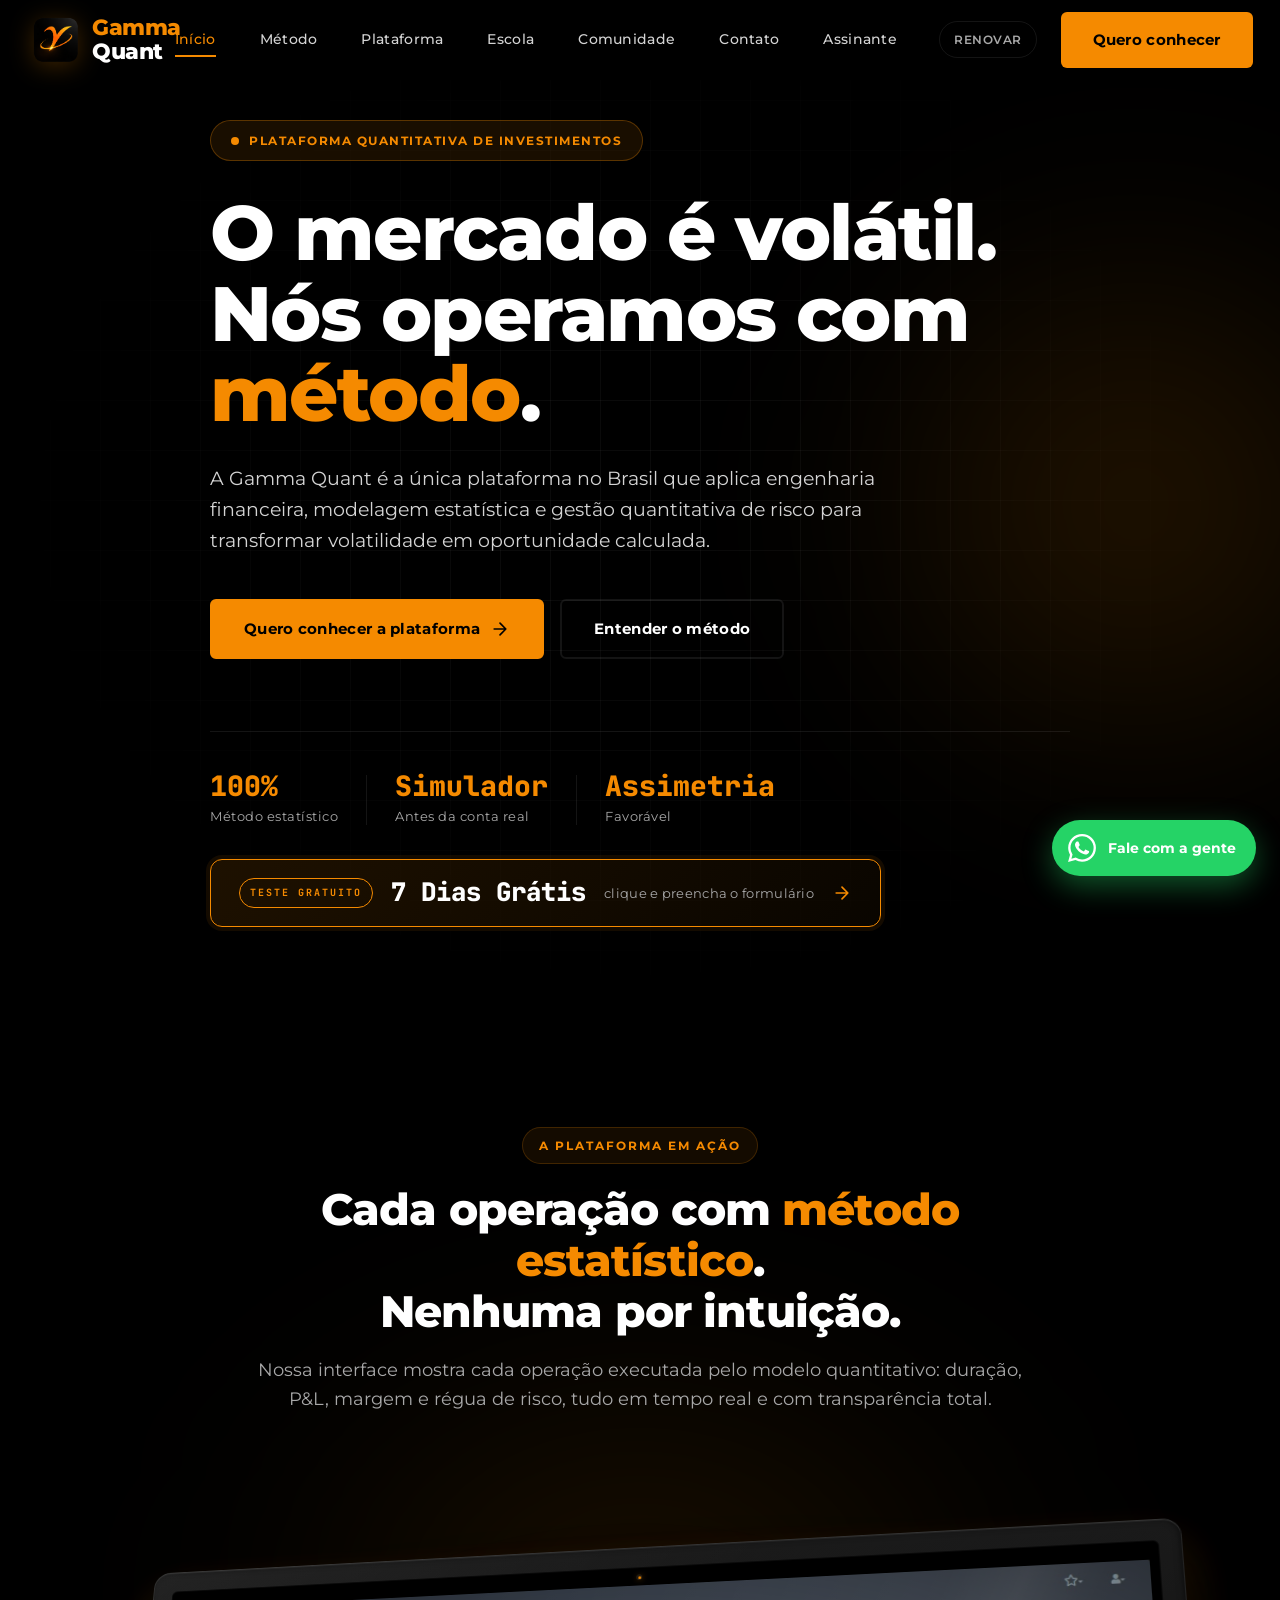
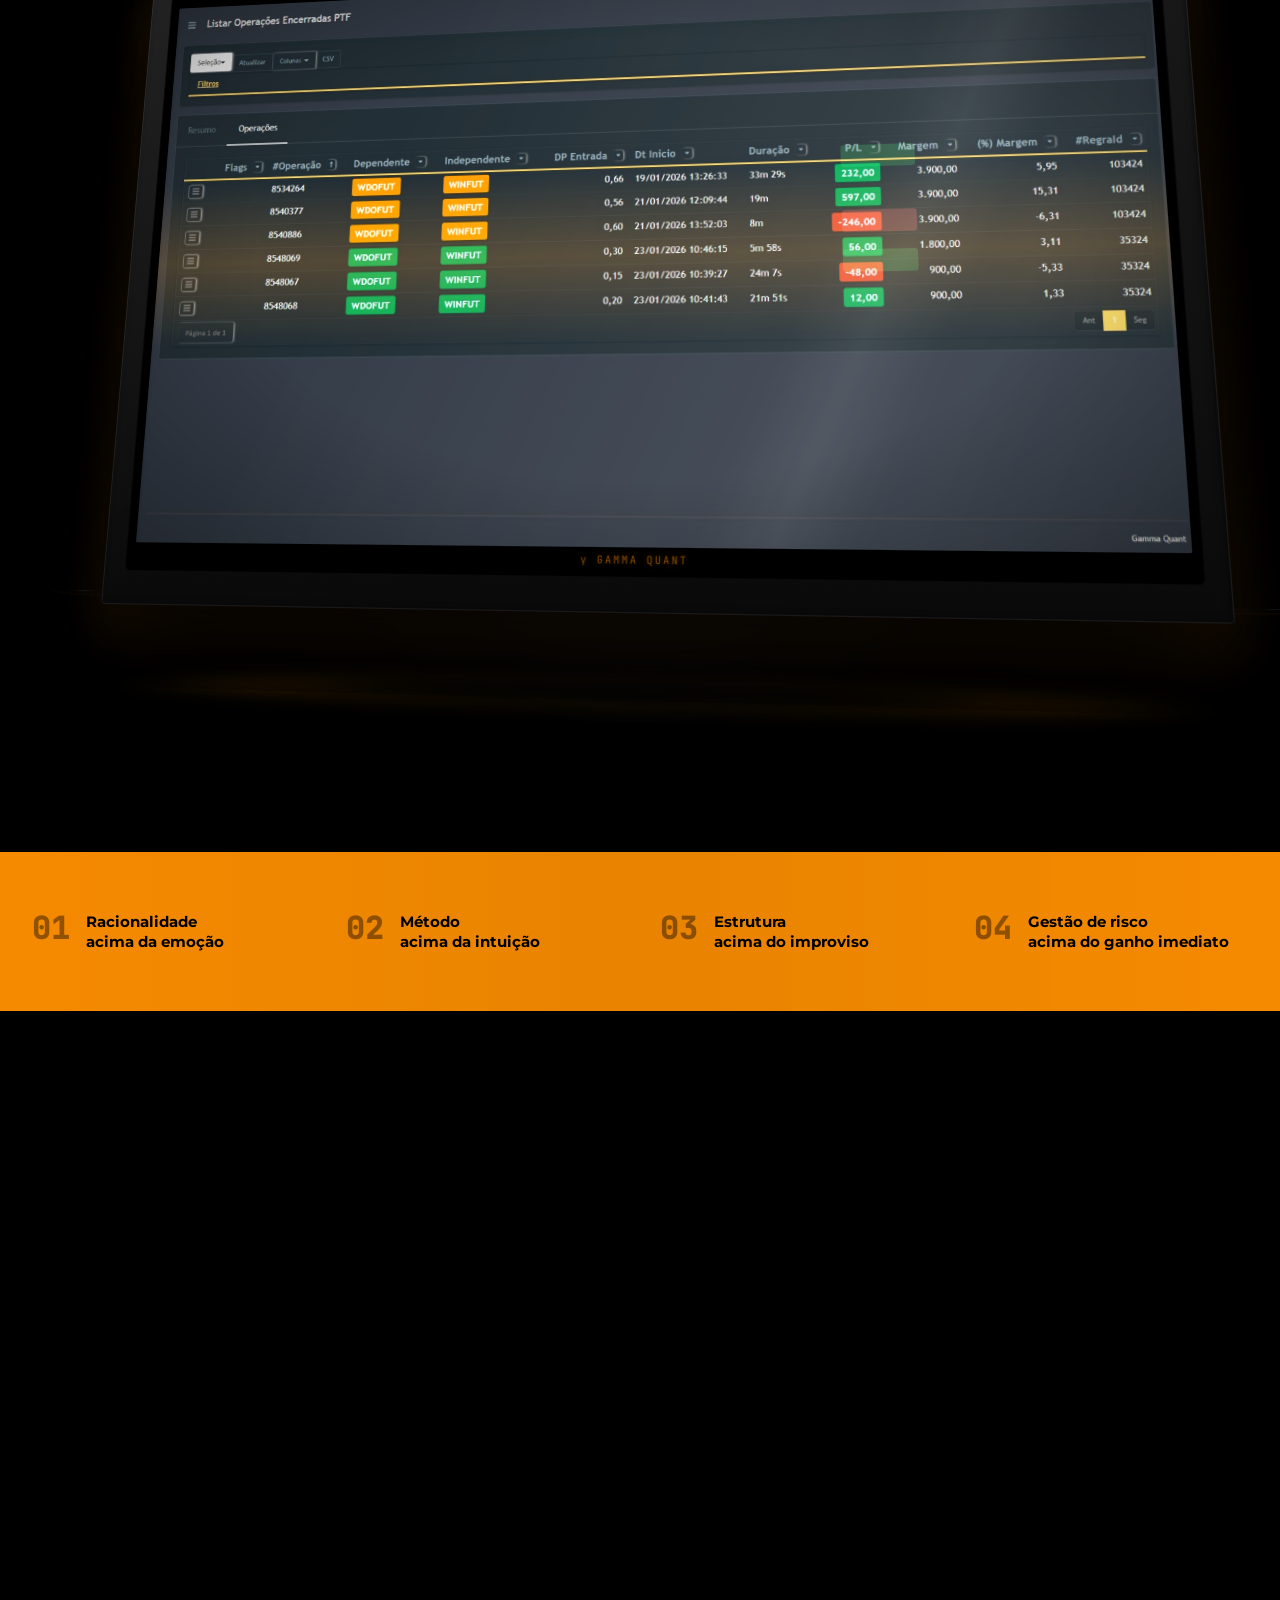
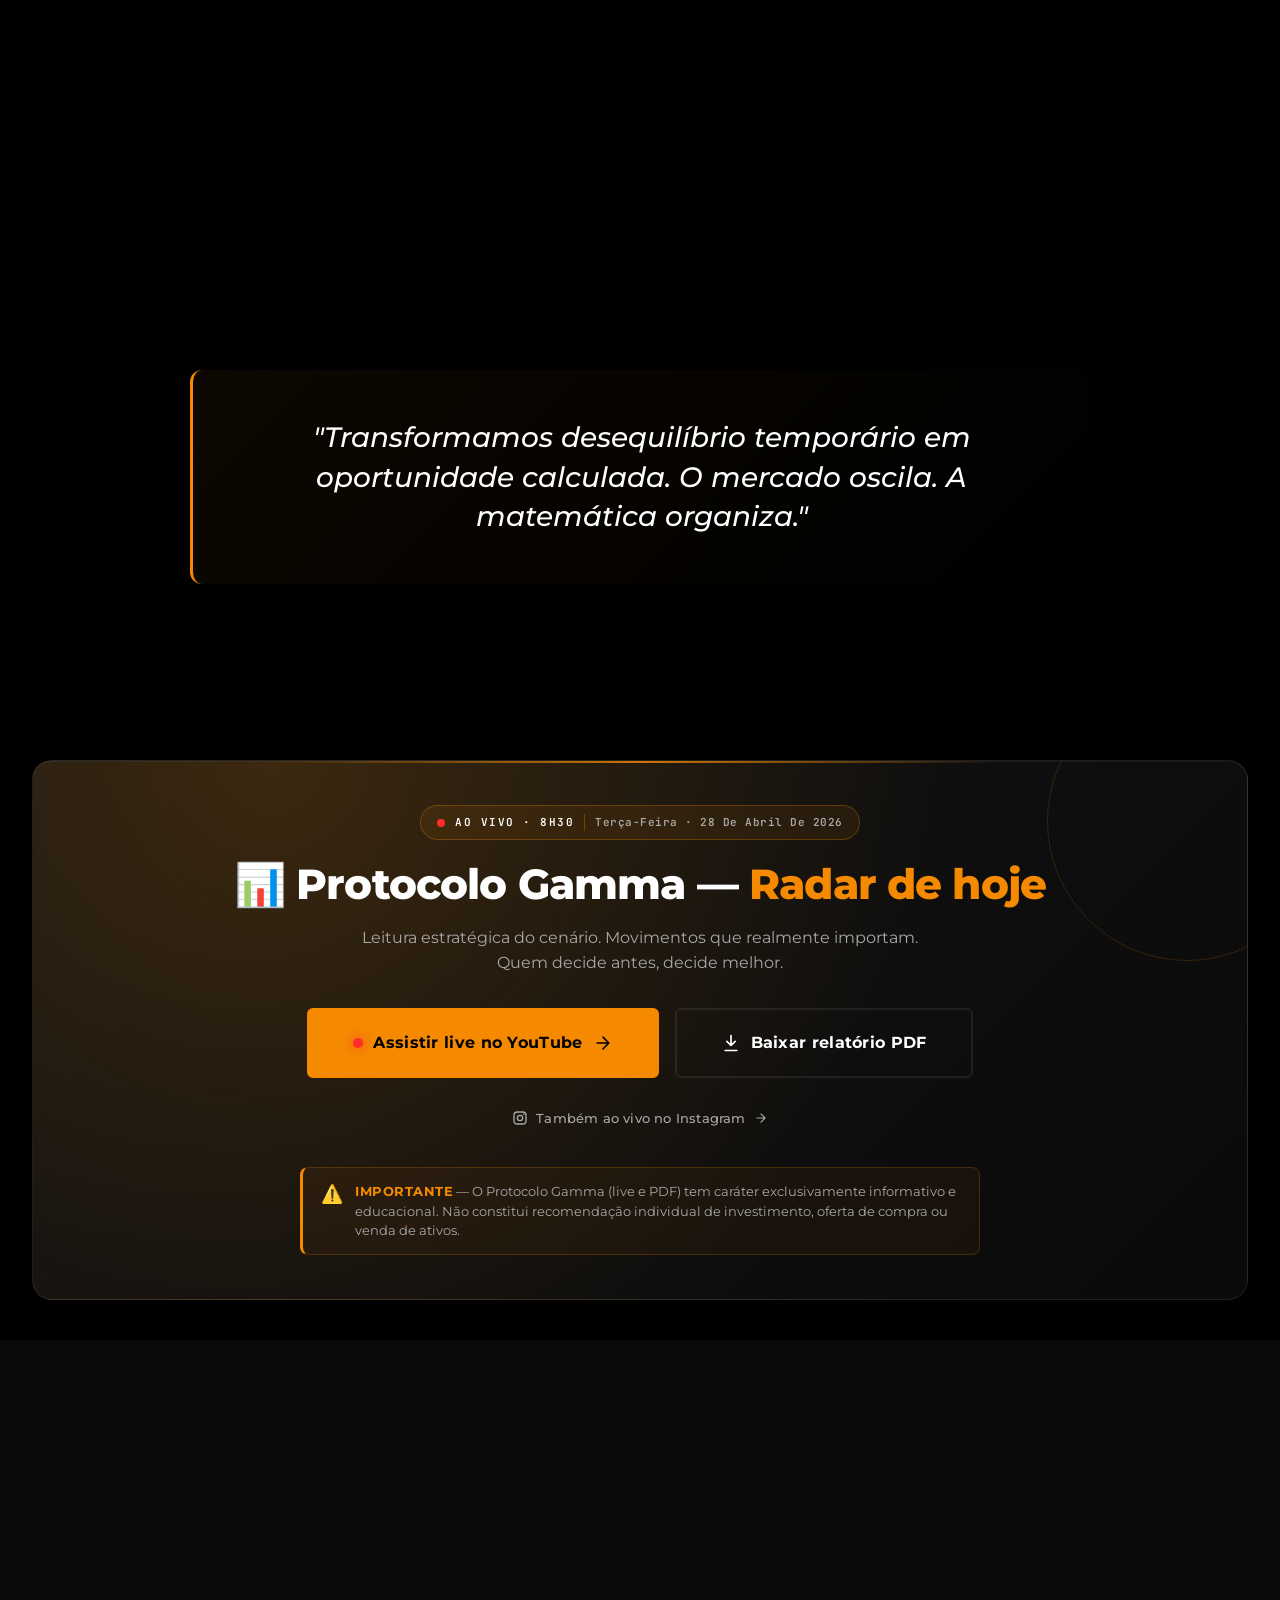
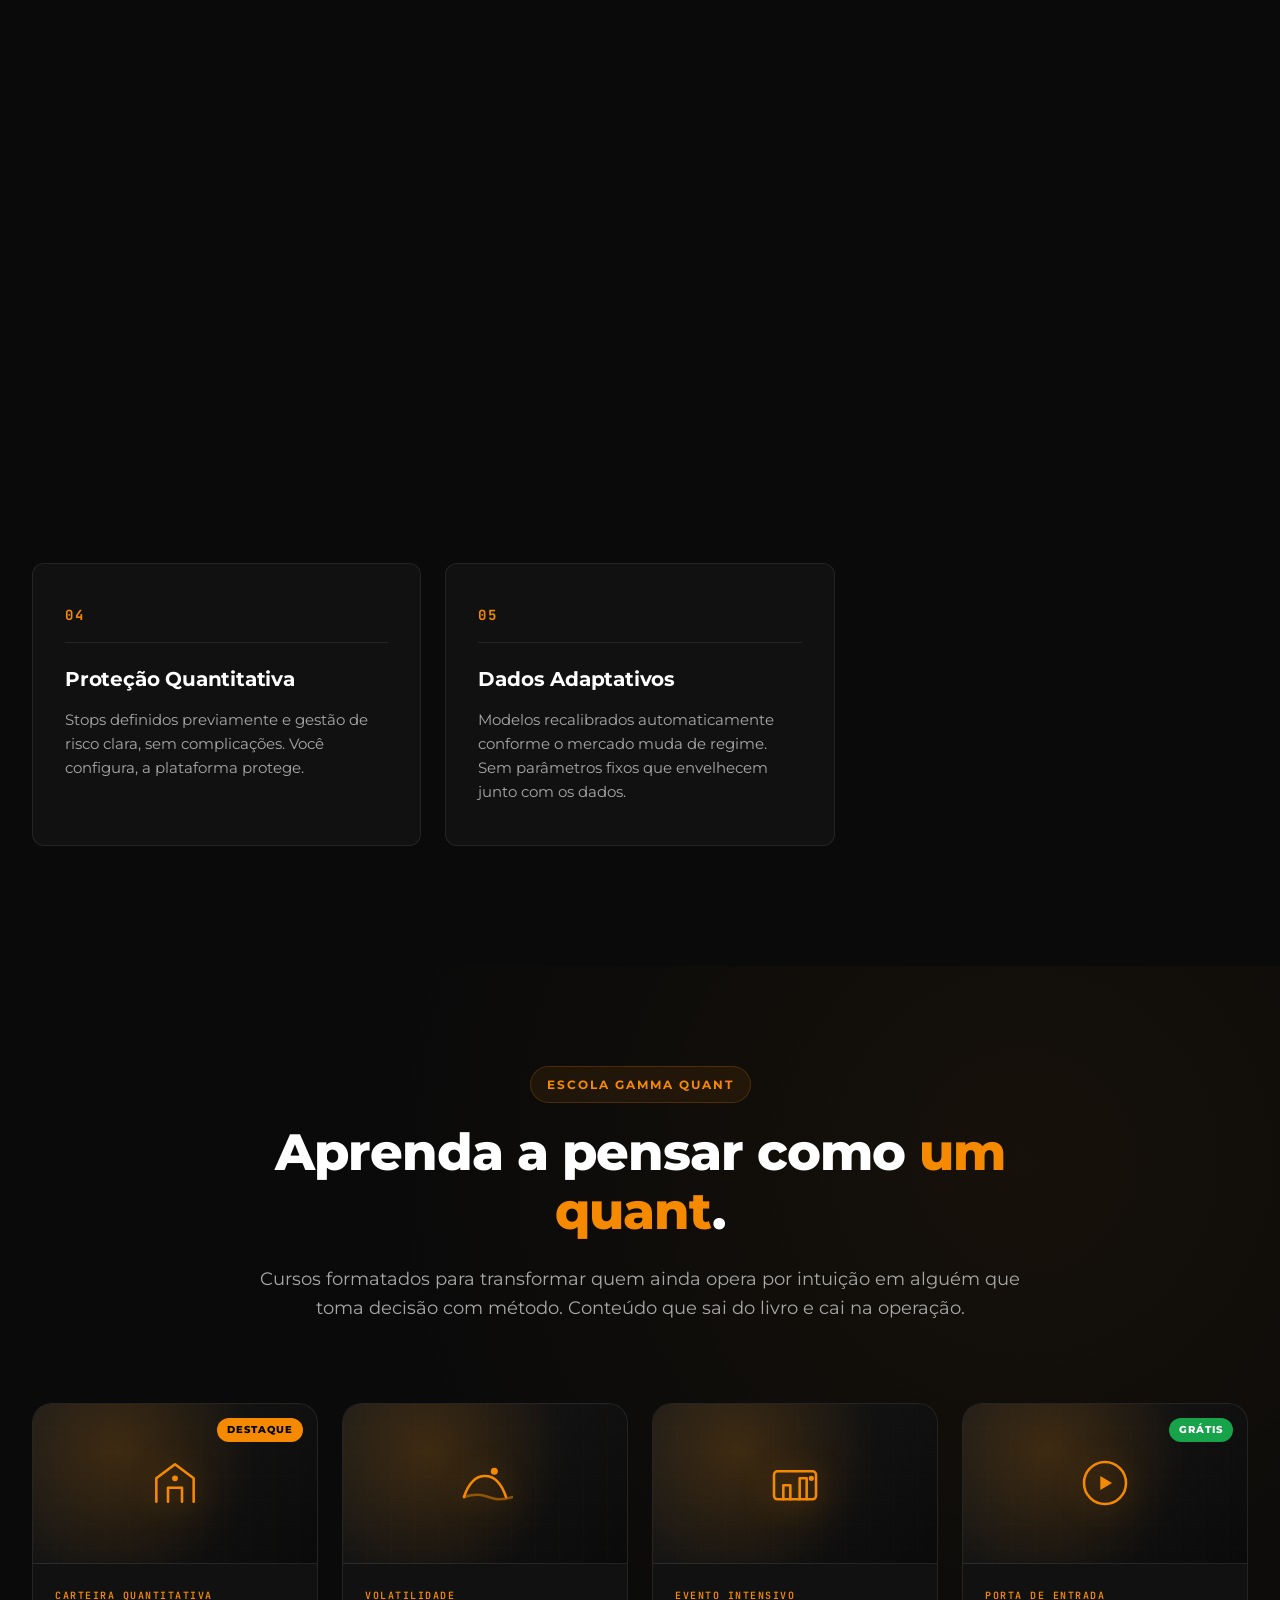
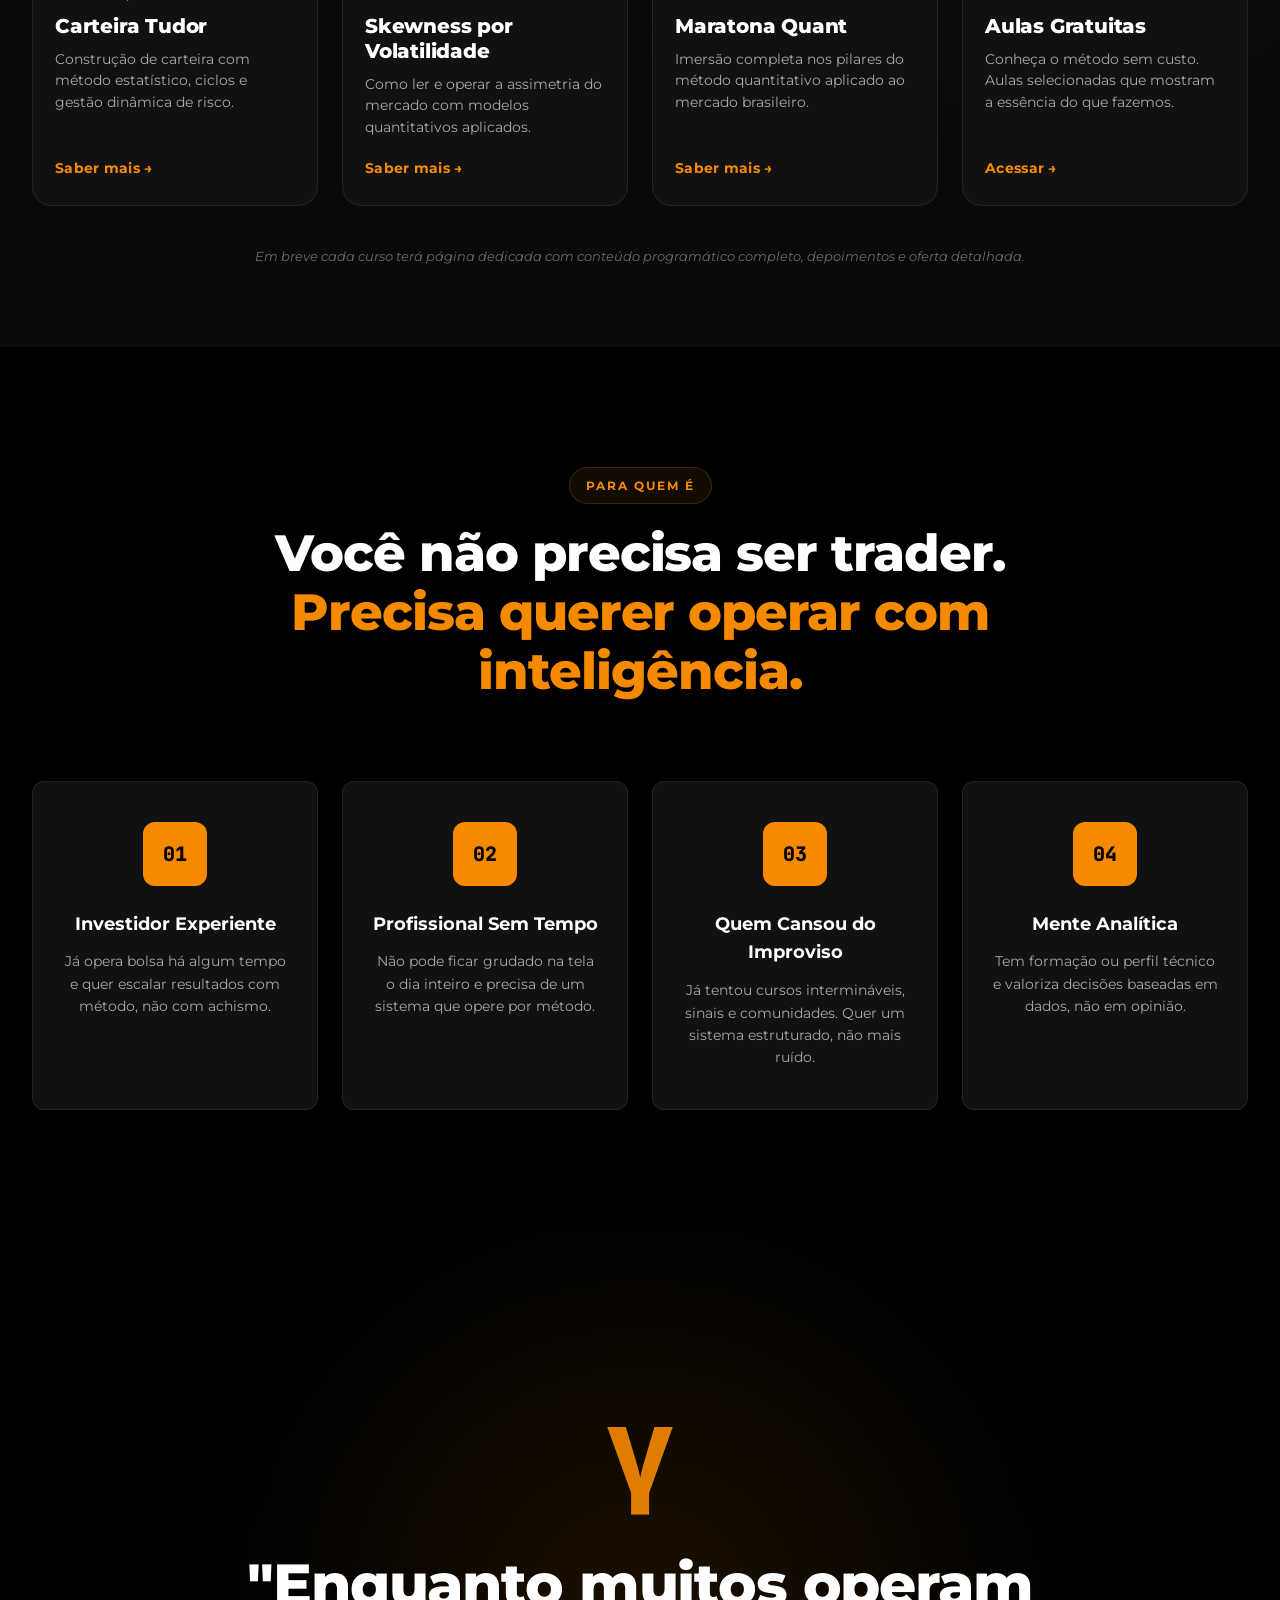
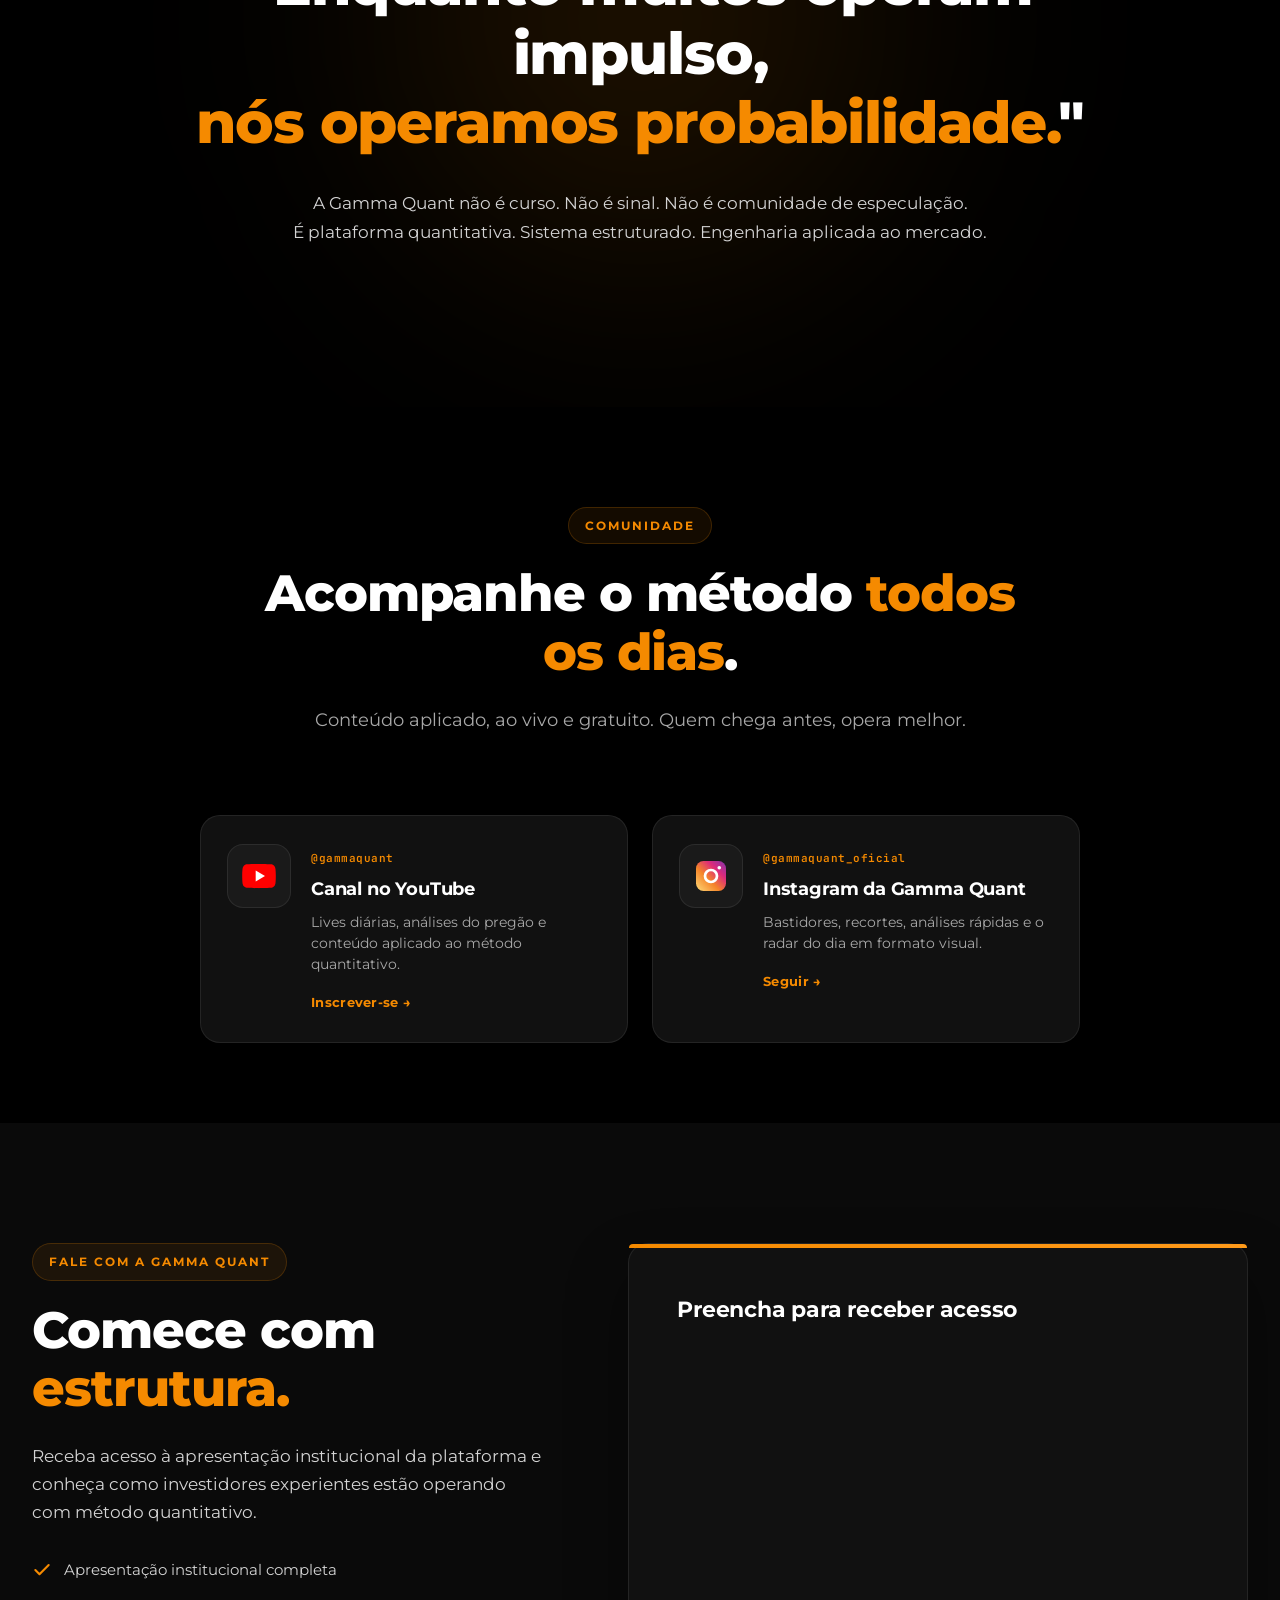
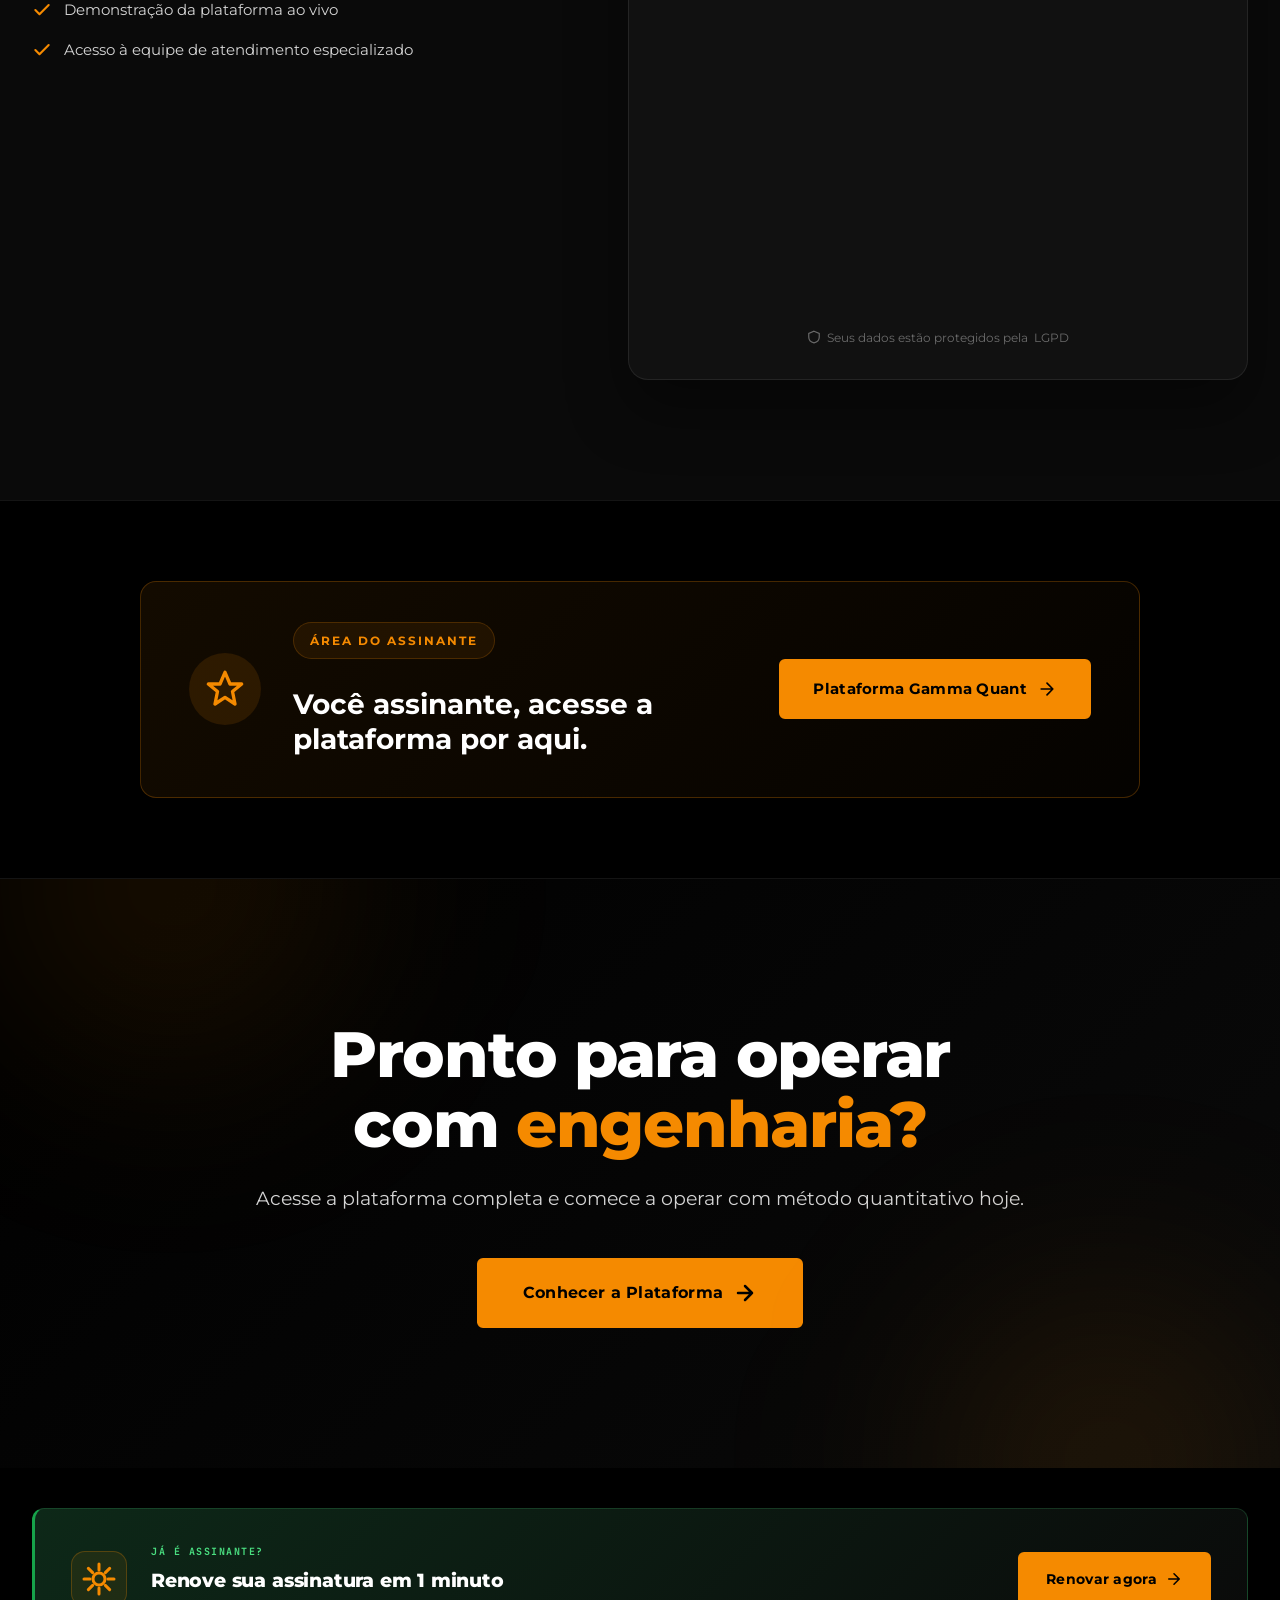
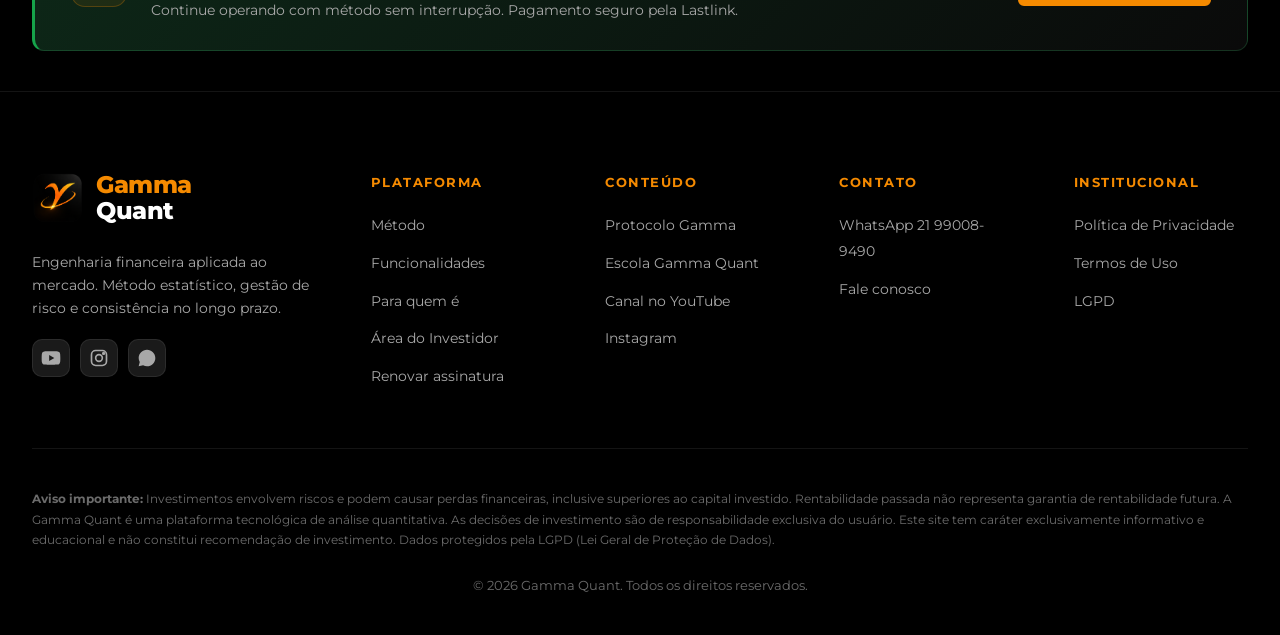
==== commit e10818c6: "fix: menu mobile agora idêntico ao desktop — Renovar e Quero Conhecer dentro do hambúrguer" ====
--- a/index.html
+++ b/index.html
@@ -58,7 +58,7 @@
     <link rel="preconnect" href="https://fonts.googleapis.com">
     <link rel="preconnect" href="https://fonts.gstatic.com" crossorigin>
     <link href="https://fonts.googleapis.com/css2?family=Montserrat:wght@300;400;500;600;700;800;900&family=JetBrains+Mono:wght@400;500;700&display=swap" rel="stylesheet">
-    <link rel="stylesheet" href="css/styles.css?v=20260427">
+    <link rel="stylesheet" href="css/styles.css?v=20260428">
 </head>
 <body>
 
--- a/css/styles.css
+++ b/css/styles.css
@@ -1821,13 +1821,15 @@
         top: var(--nav-height);
         left: 0;
         right: 0;
+        bottom: 0;
         flex-direction: column;
         background: var(--black);
-        padding: 30px 20px;
-        gap: 8px;
+        padding: 24px 20px;
+        gap: 4px;
         border-bottom: 1px solid var(--border);
         transform: translateX(100%);
         transition: var(--transition);
+        overflow-y: auto;
     }
 
     .nav-menu.active {
@@ -1844,8 +1846,36 @@
         font-size: 16px;
     }
 
+    /* No mobile: nav-actions aparece DENTRO do menu hambúrguer (logo abaixo dos links) */
     .nav-actions {
+        position: fixed;
+        top: auto;
+        left: 0;
+        right: 0;
+        bottom: 0;
         display: none;
+        flex-direction: column;
+        gap: 12px;
+        padding: 20px;
+        background: var(--black);
+        border-top: 1px solid var(--border);
+        z-index: 100;
+        transform: translateY(100%);
+        transition: var(--transition);
+    }
+
+    .nav-menu.active + .nav-actions {
+        display: flex;
+        transform: translateY(0);
+    }
+
+    .nav-actions .nav-renew,
+    .nav-actions .btn-nav {
+        width: 100%;
+        text-align: center;
+        padding: 14px 20px;
+        font-size: 15px;
+        justify-content: center;
     }
 
     .nav-toggle {
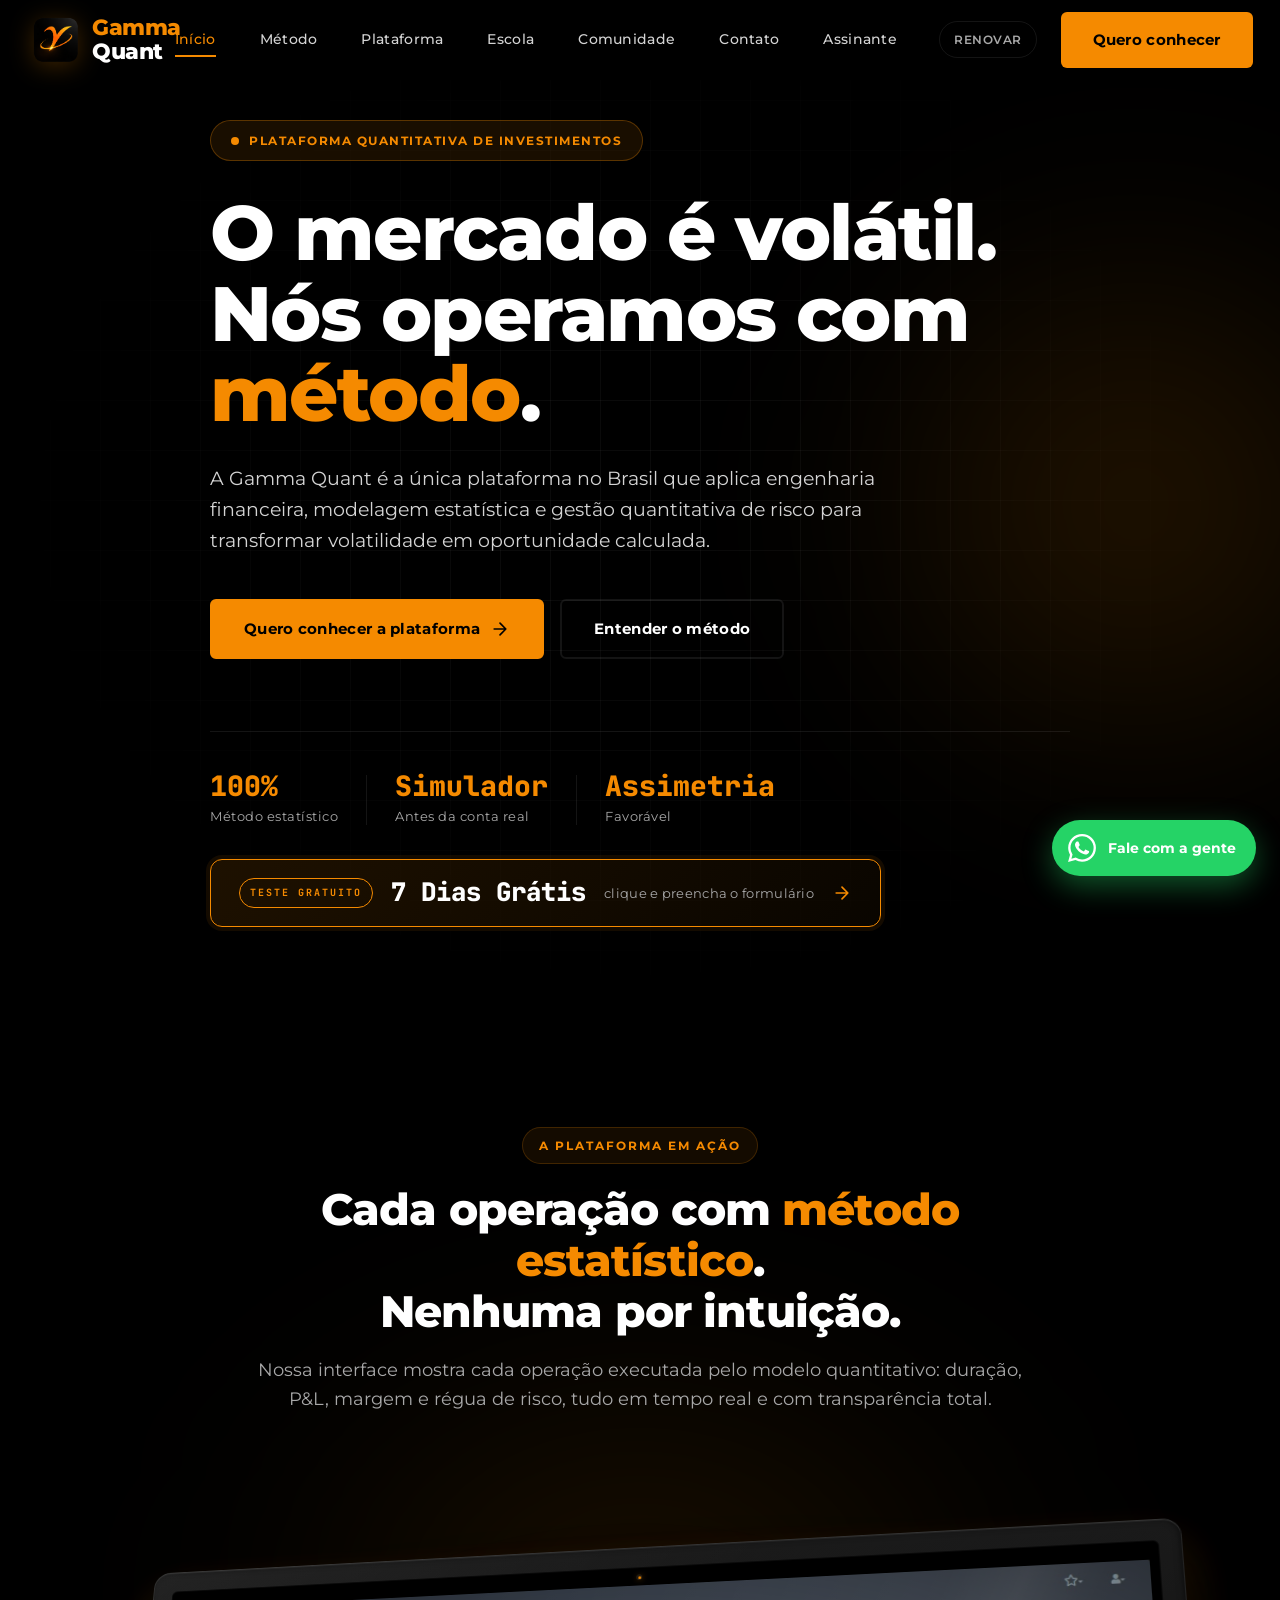
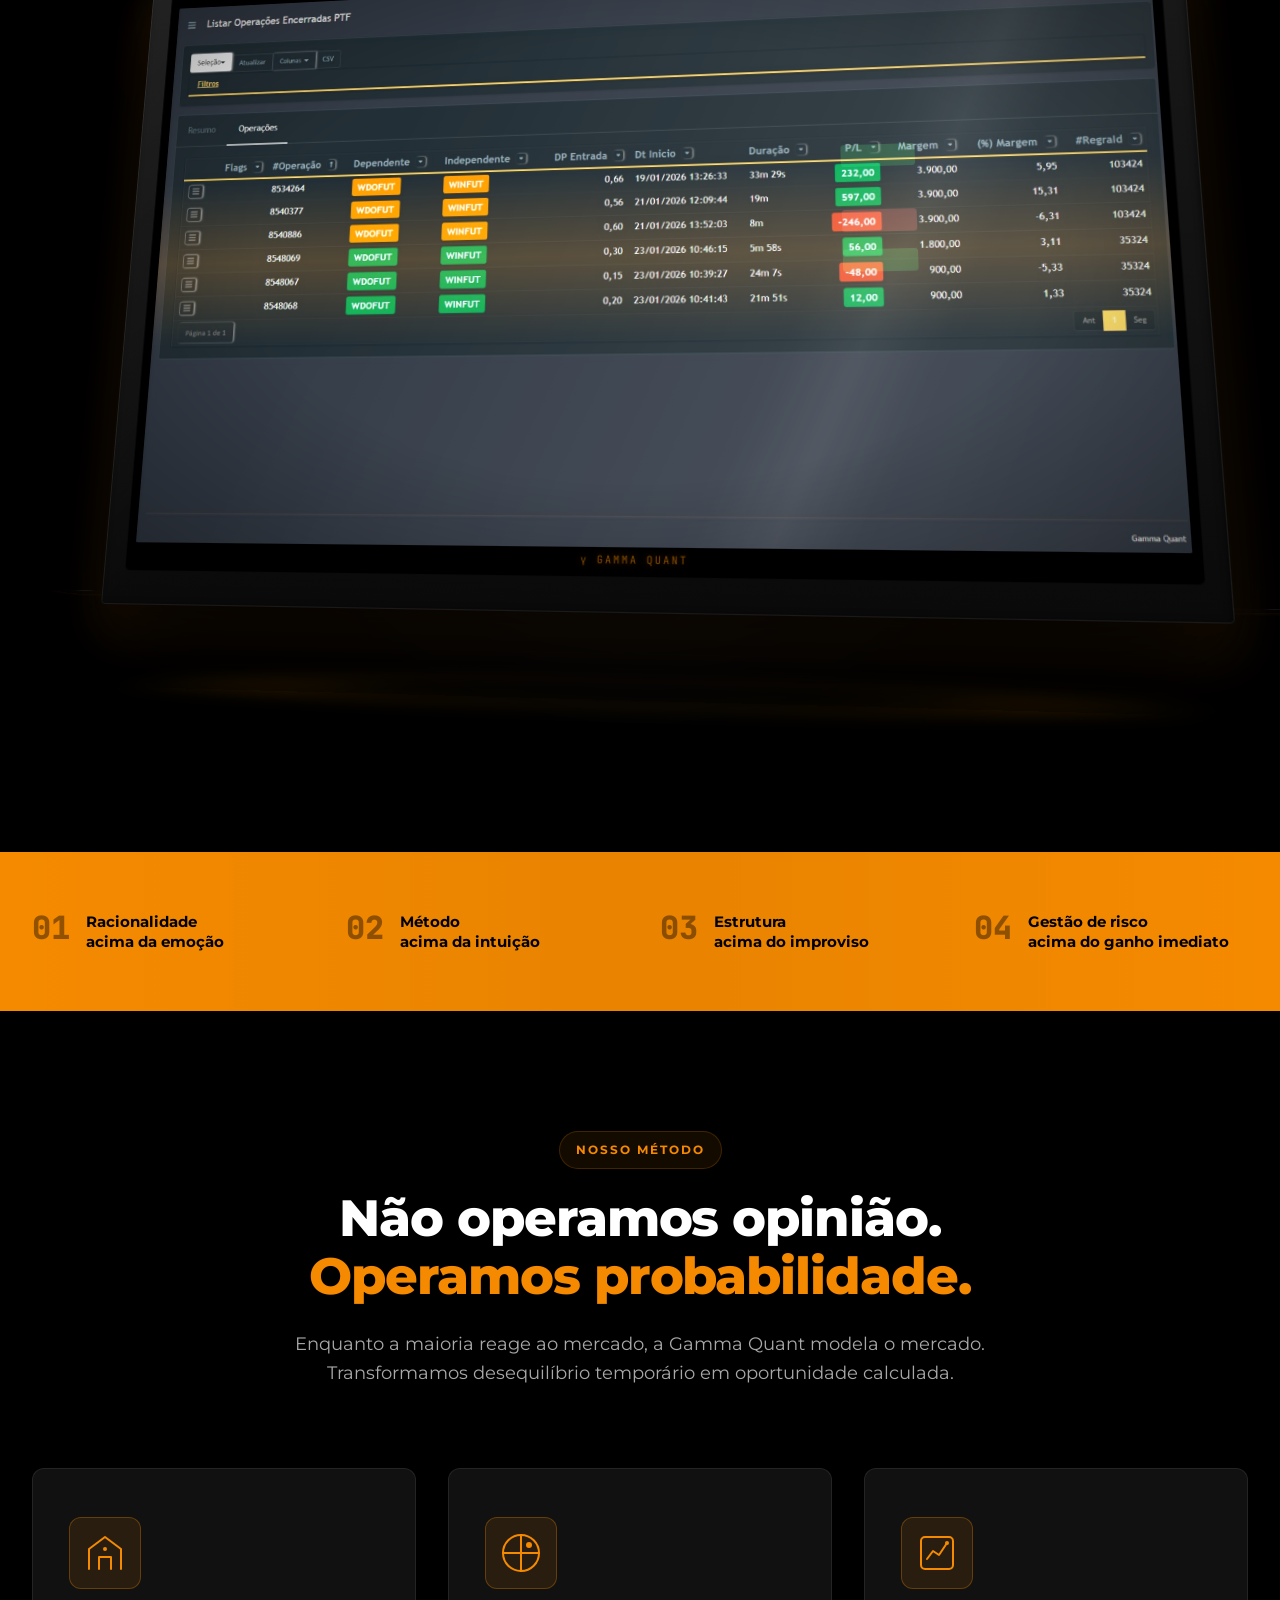
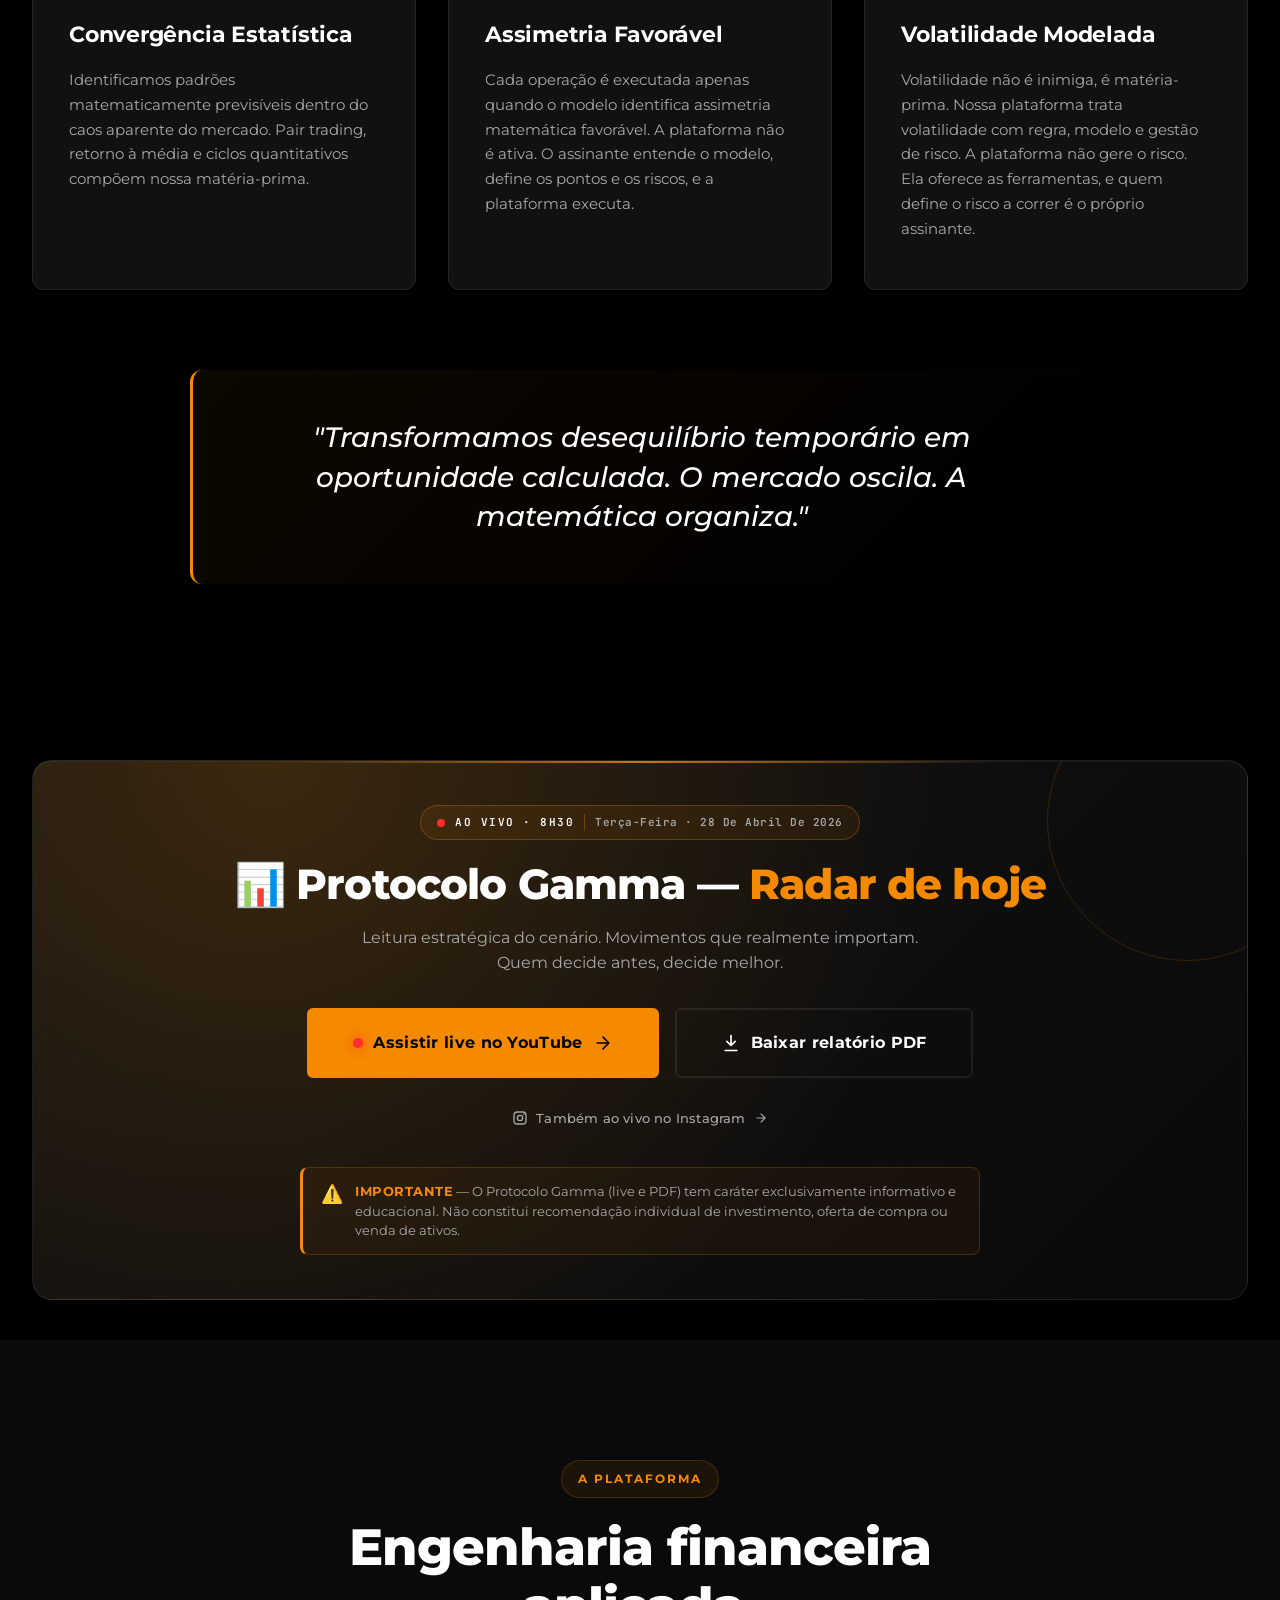
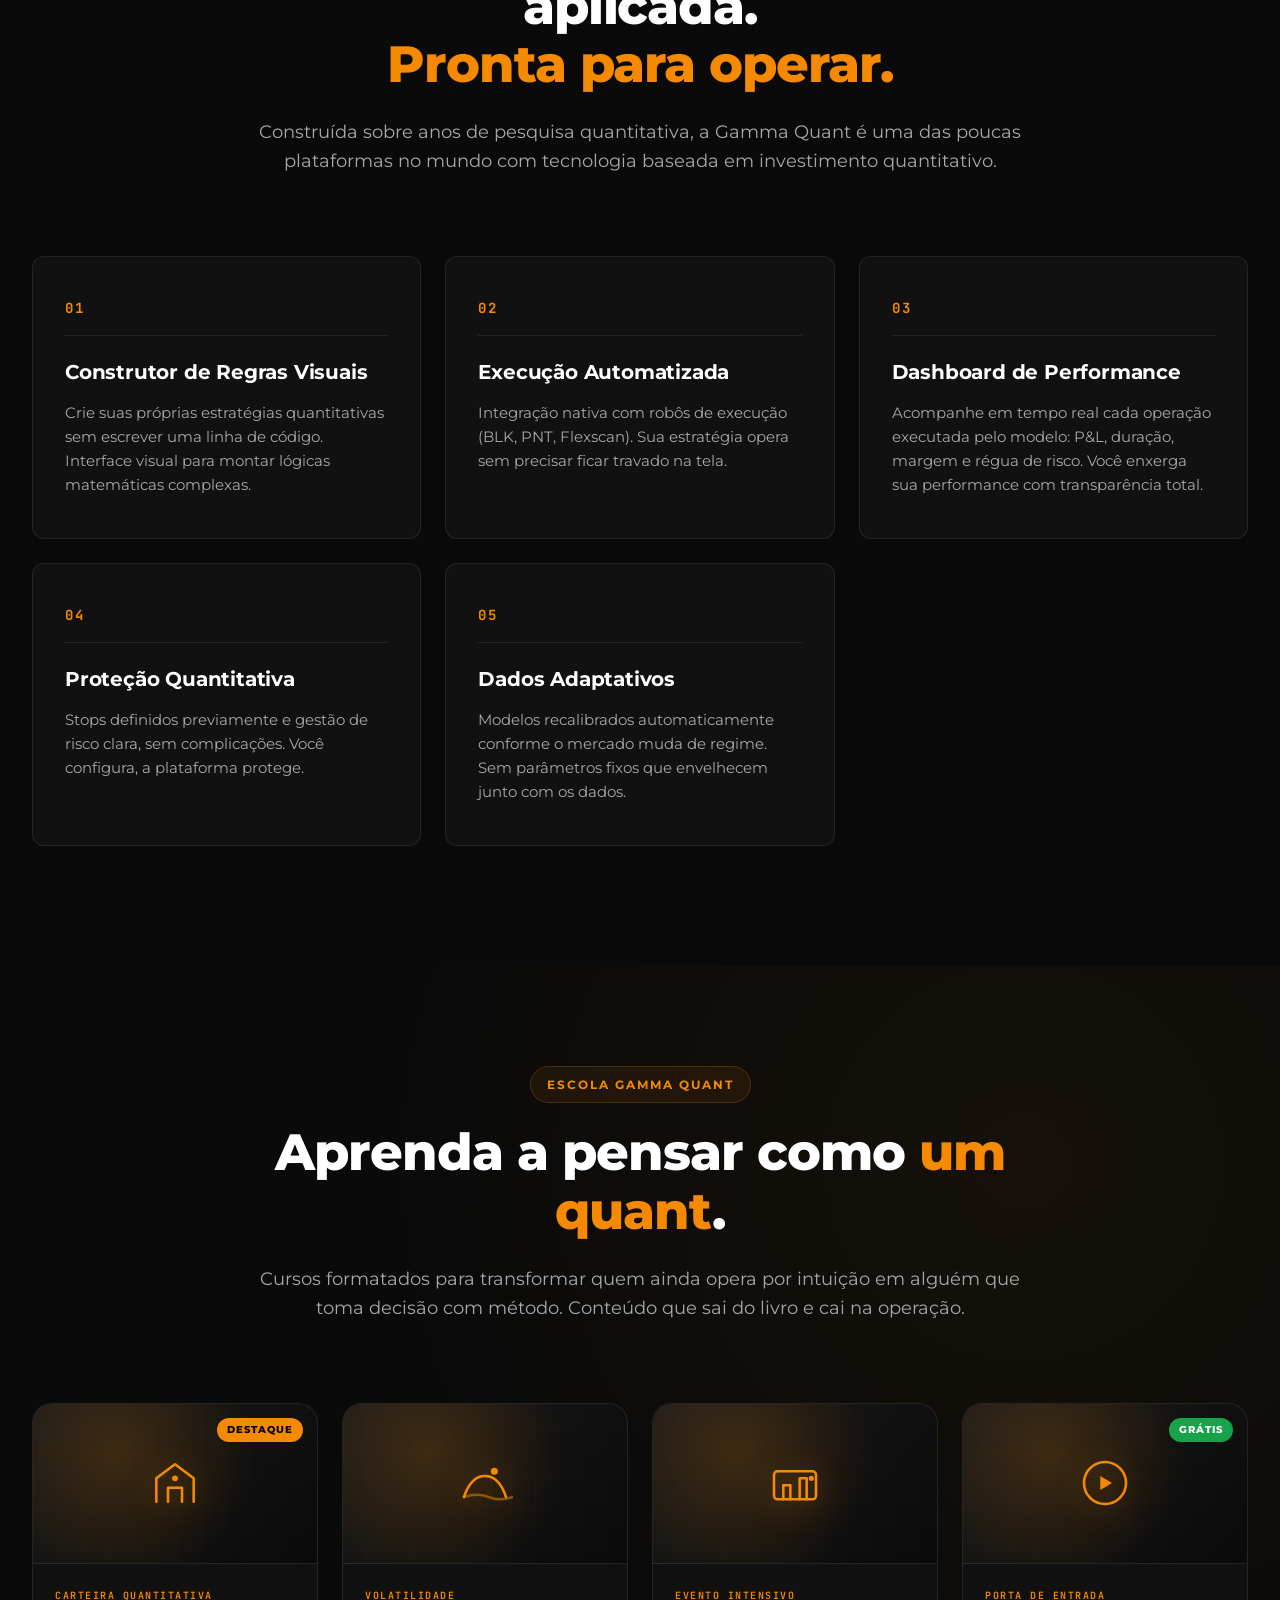
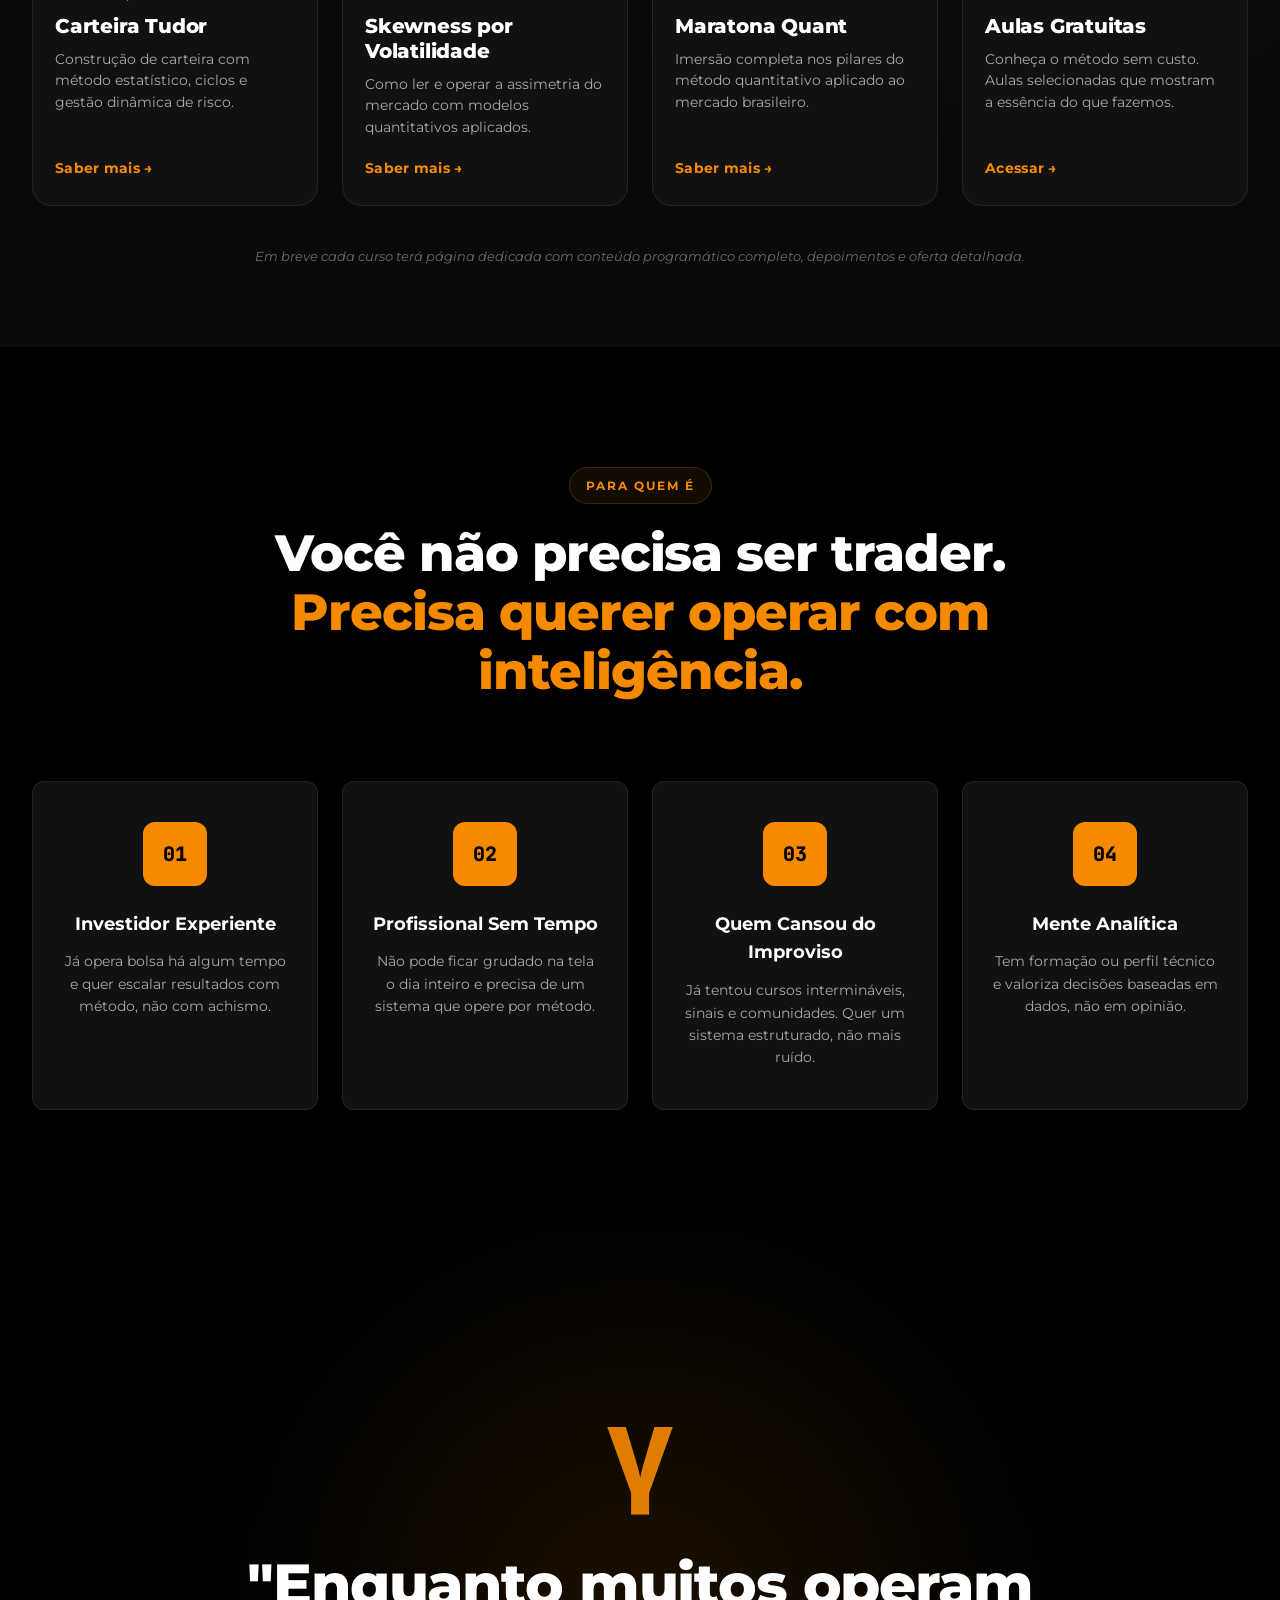
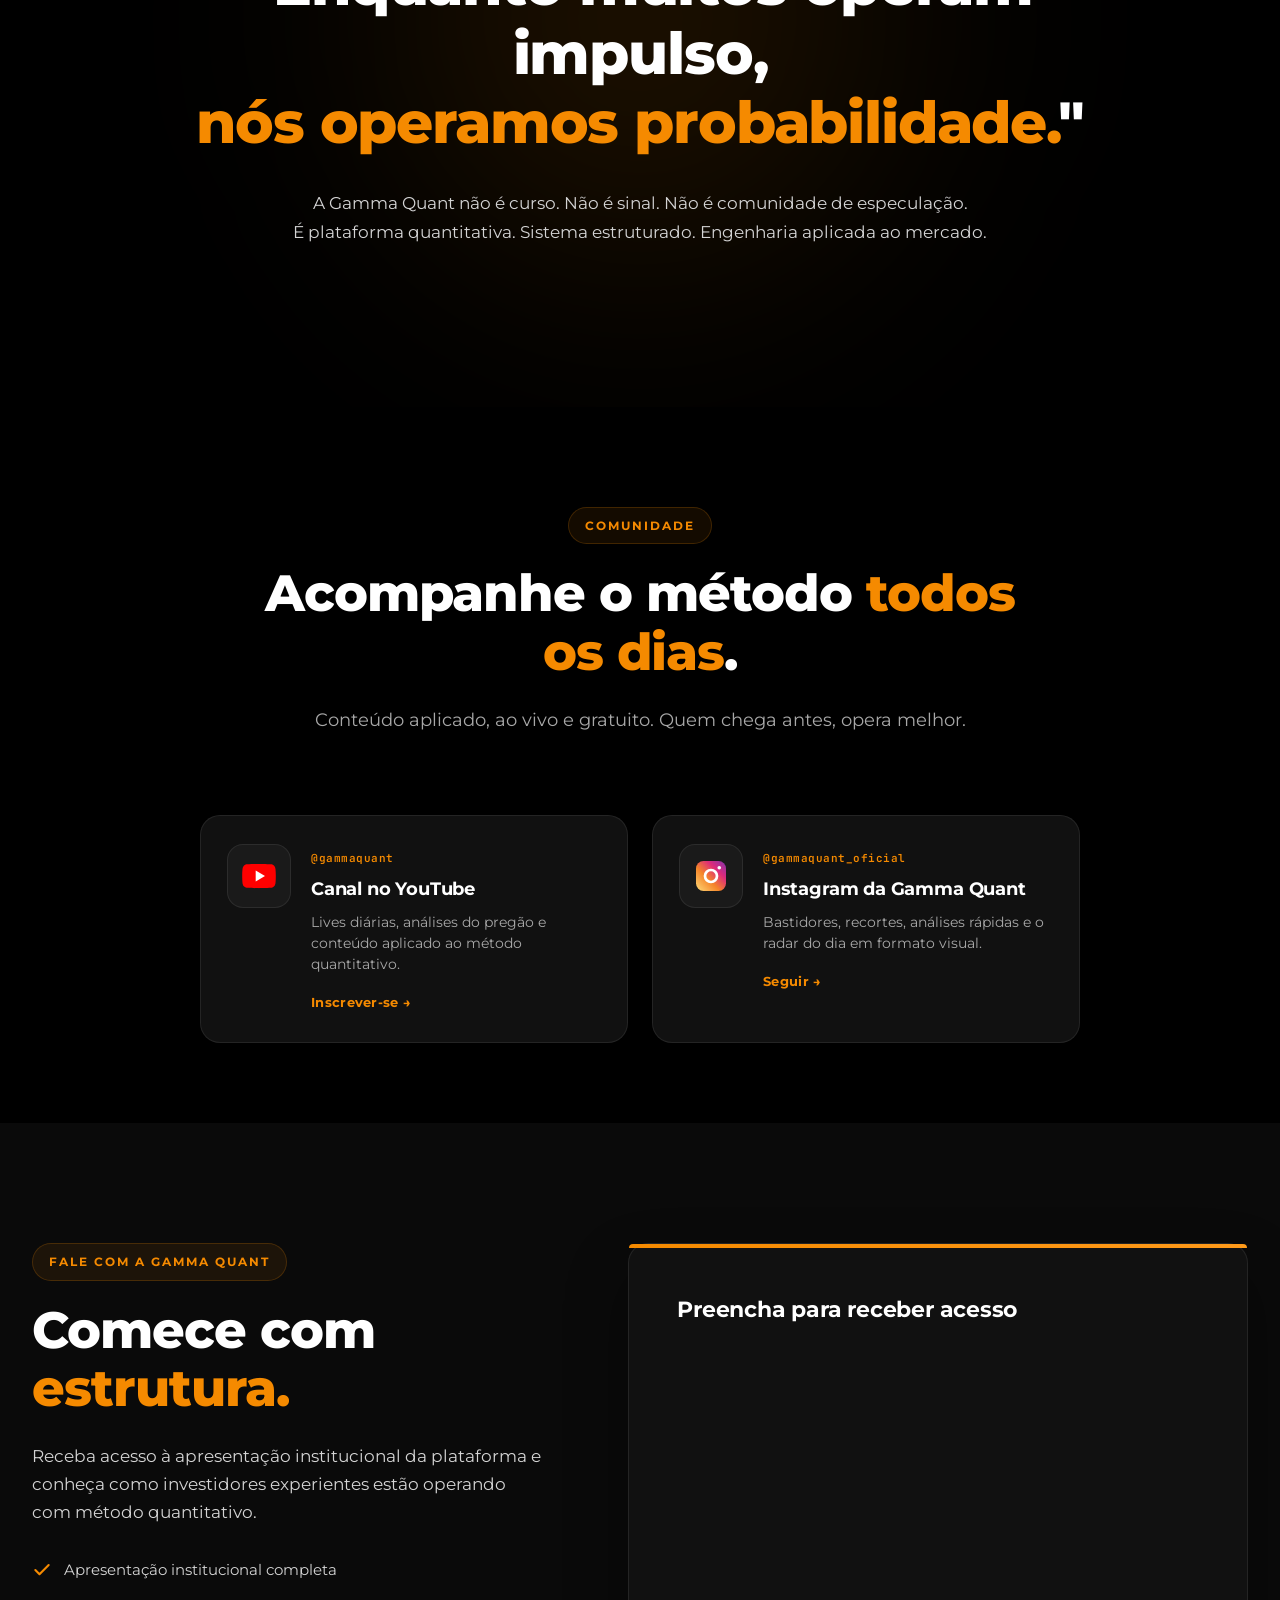
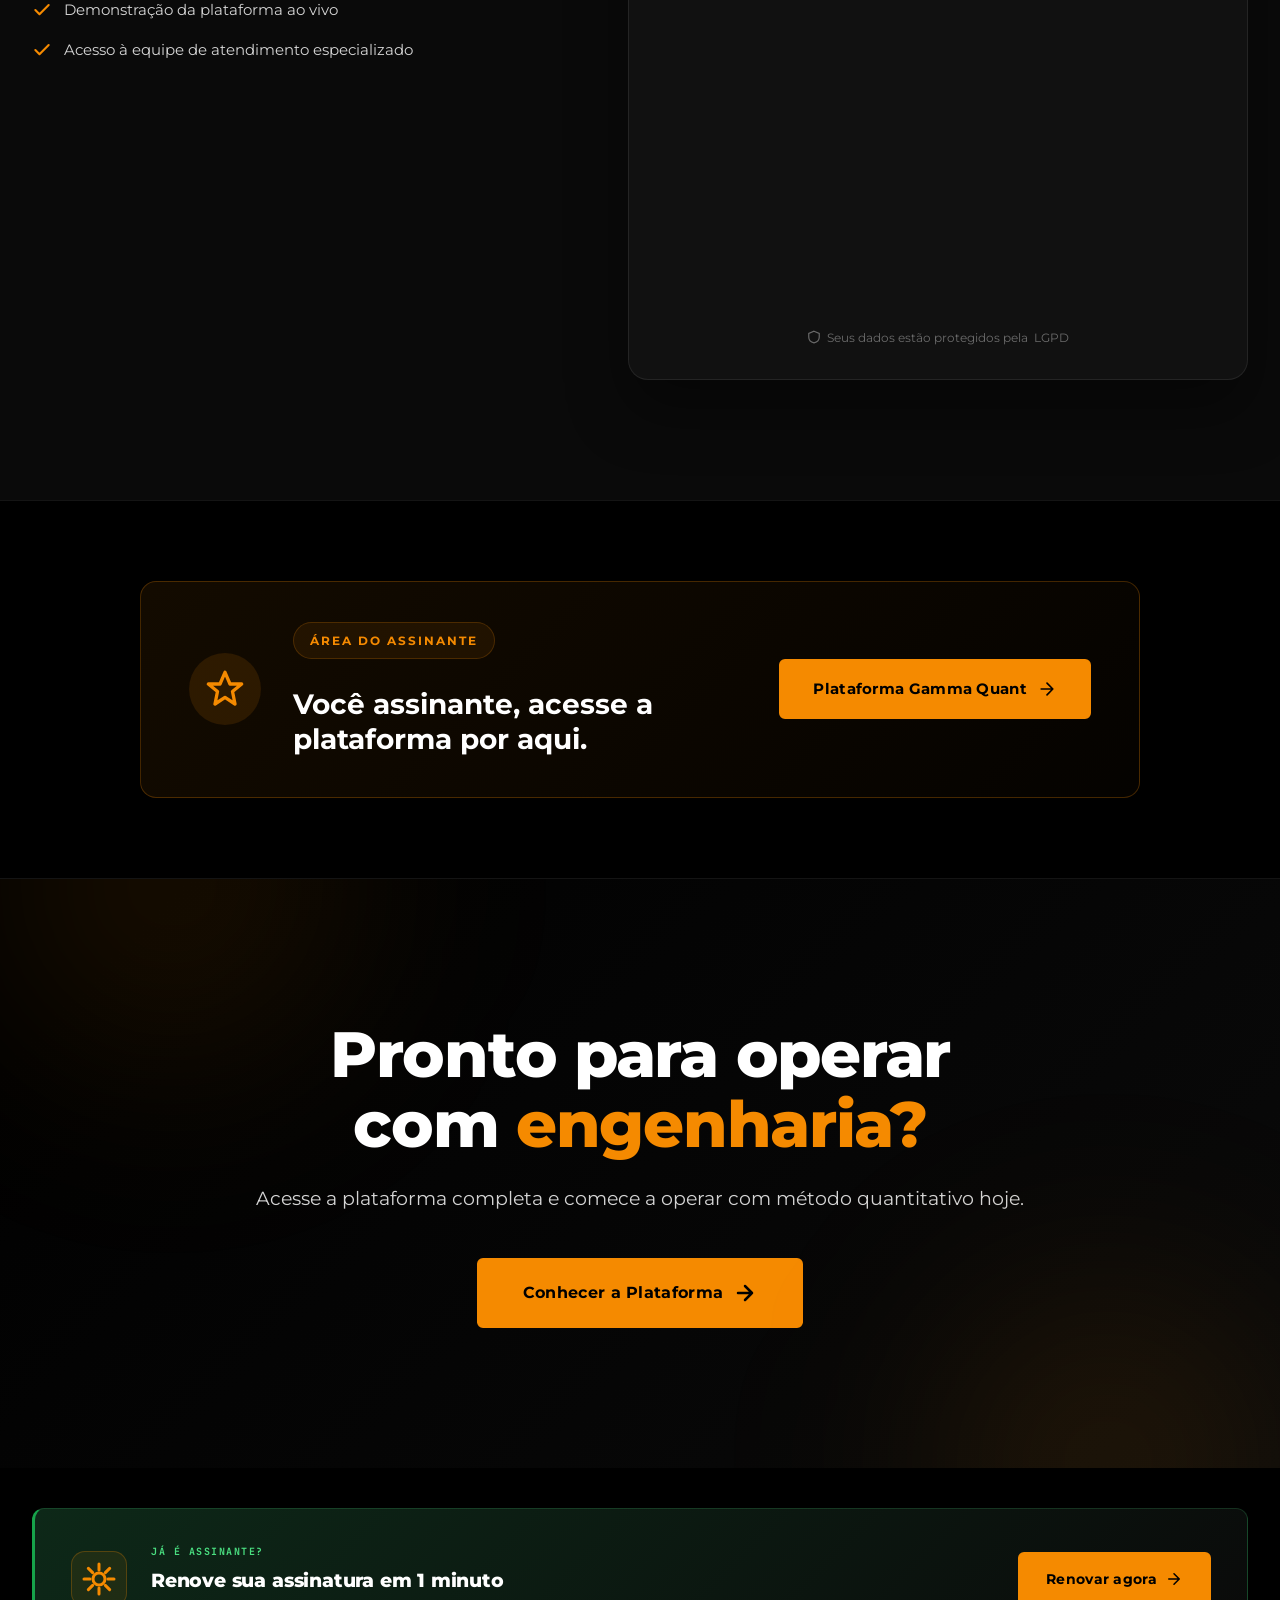
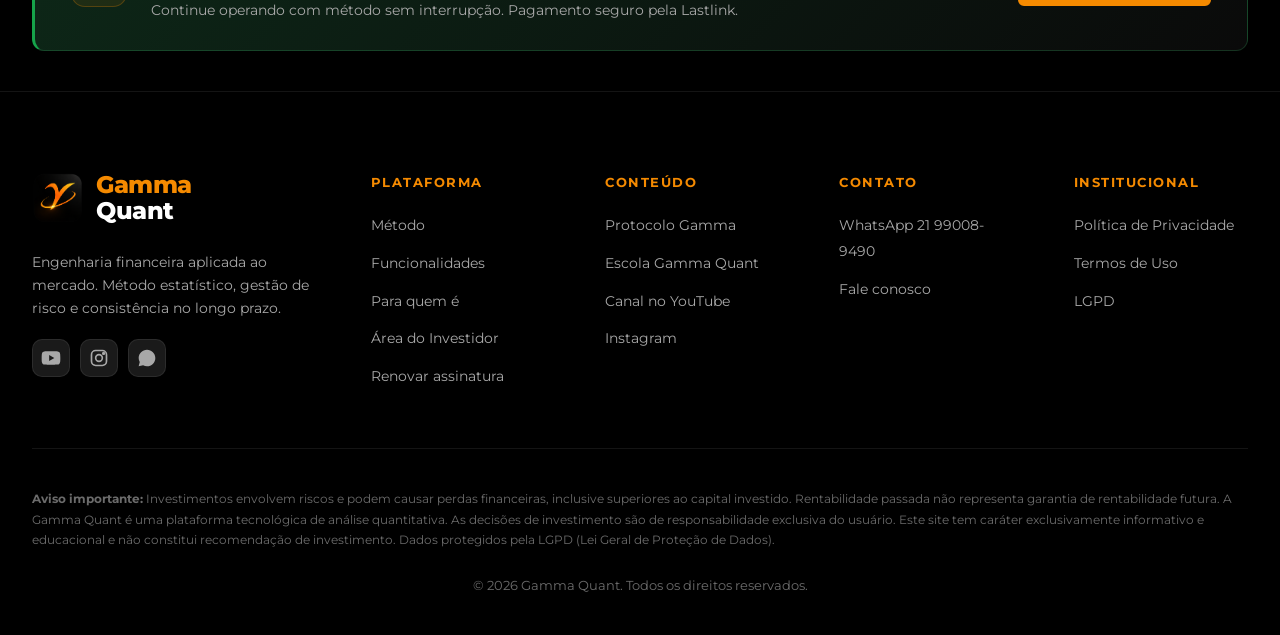
==== commit bb0c33f9: "fix: botão 'Quero conhecer' do menu agora vai pra página de vendas (VSL MakeFunnels)" ====
--- a/index.html
+++ b/index.html
@@ -83,7 +83,7 @@
             </ul>
             <div class="nav-actions">
                 <a href="#renovar" class="nav-renew" aria-label="Renovar assinatura">Renovar</a>
-                <a href="#contato" class="btn btn-nav">Quero conhecer</a>
+                <a href="https://portal.gammaquant.com.br/gammaquant-new" class="btn btn-nav" target="_blank" rel="noopener">Quero conhecer</a>
             </div>
             <button class="nav-toggle" id="navToggle" aria-label="Menu">
                 <span></span>
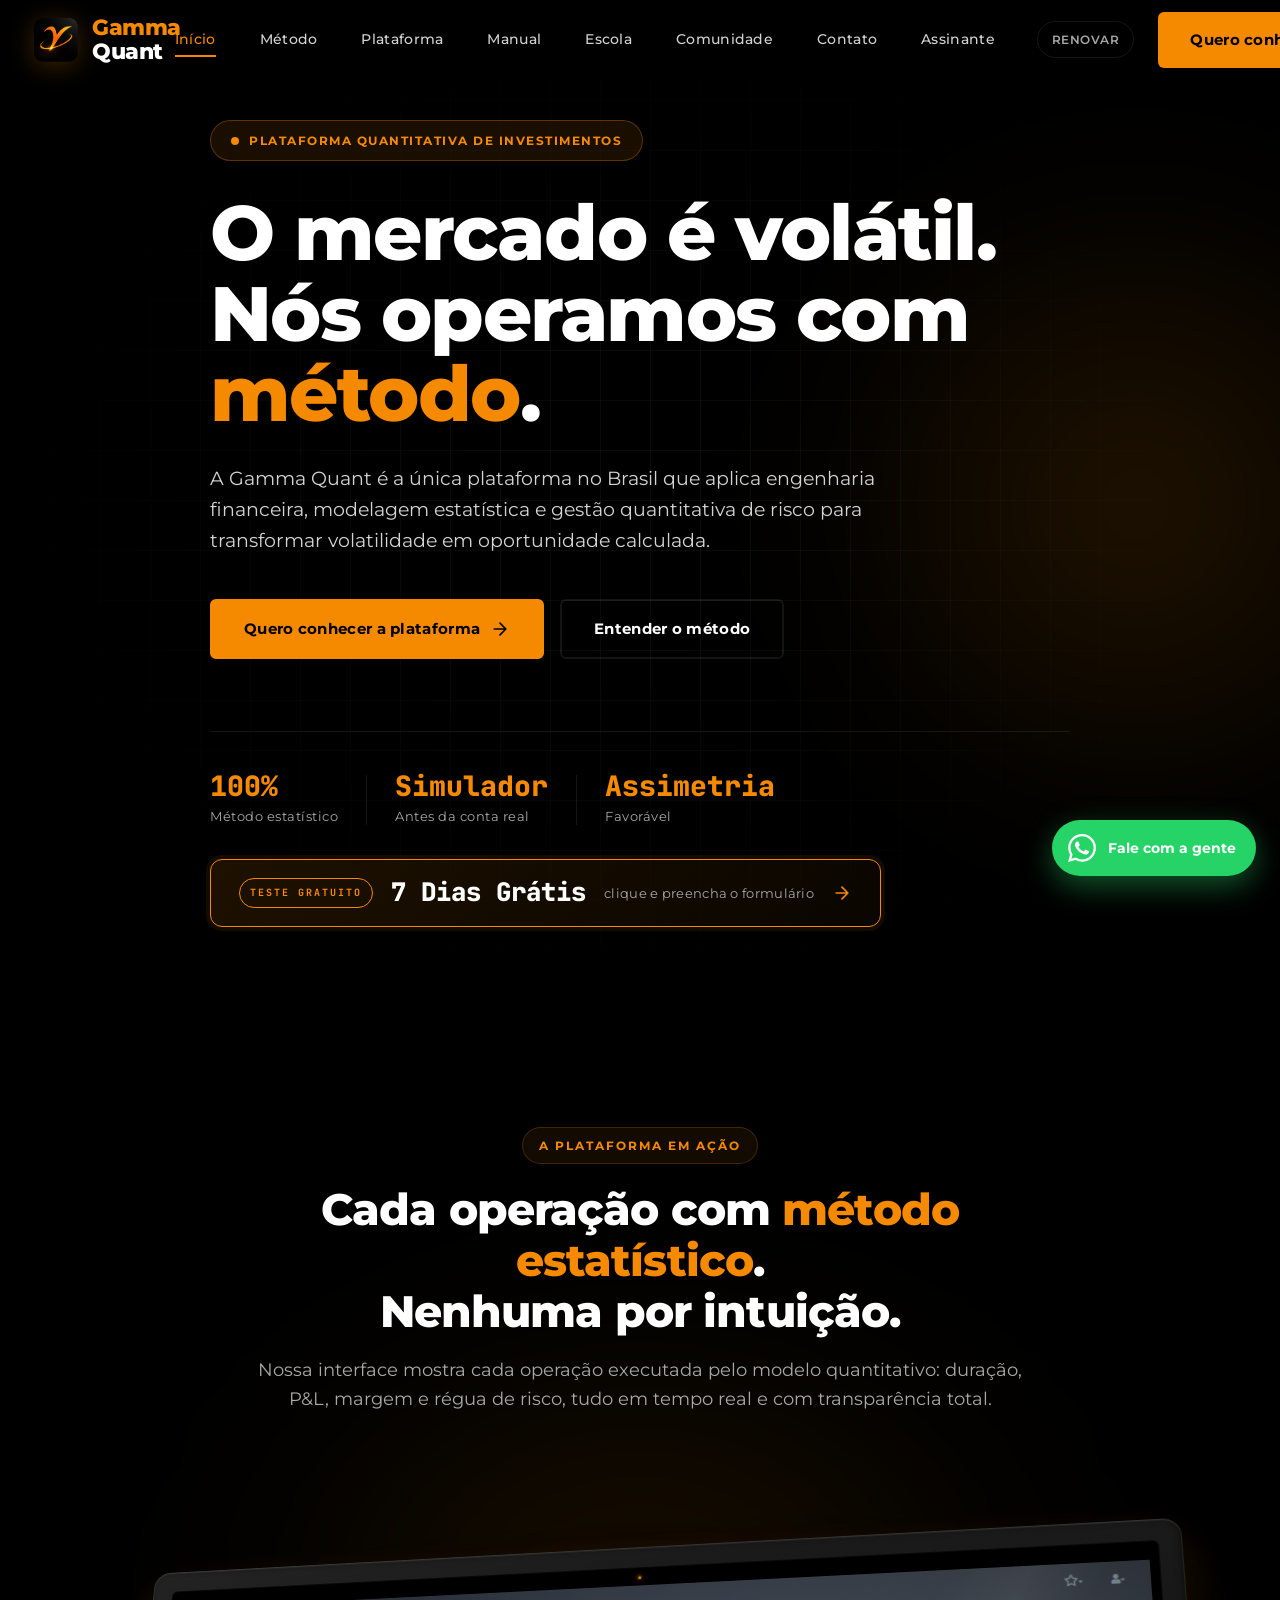
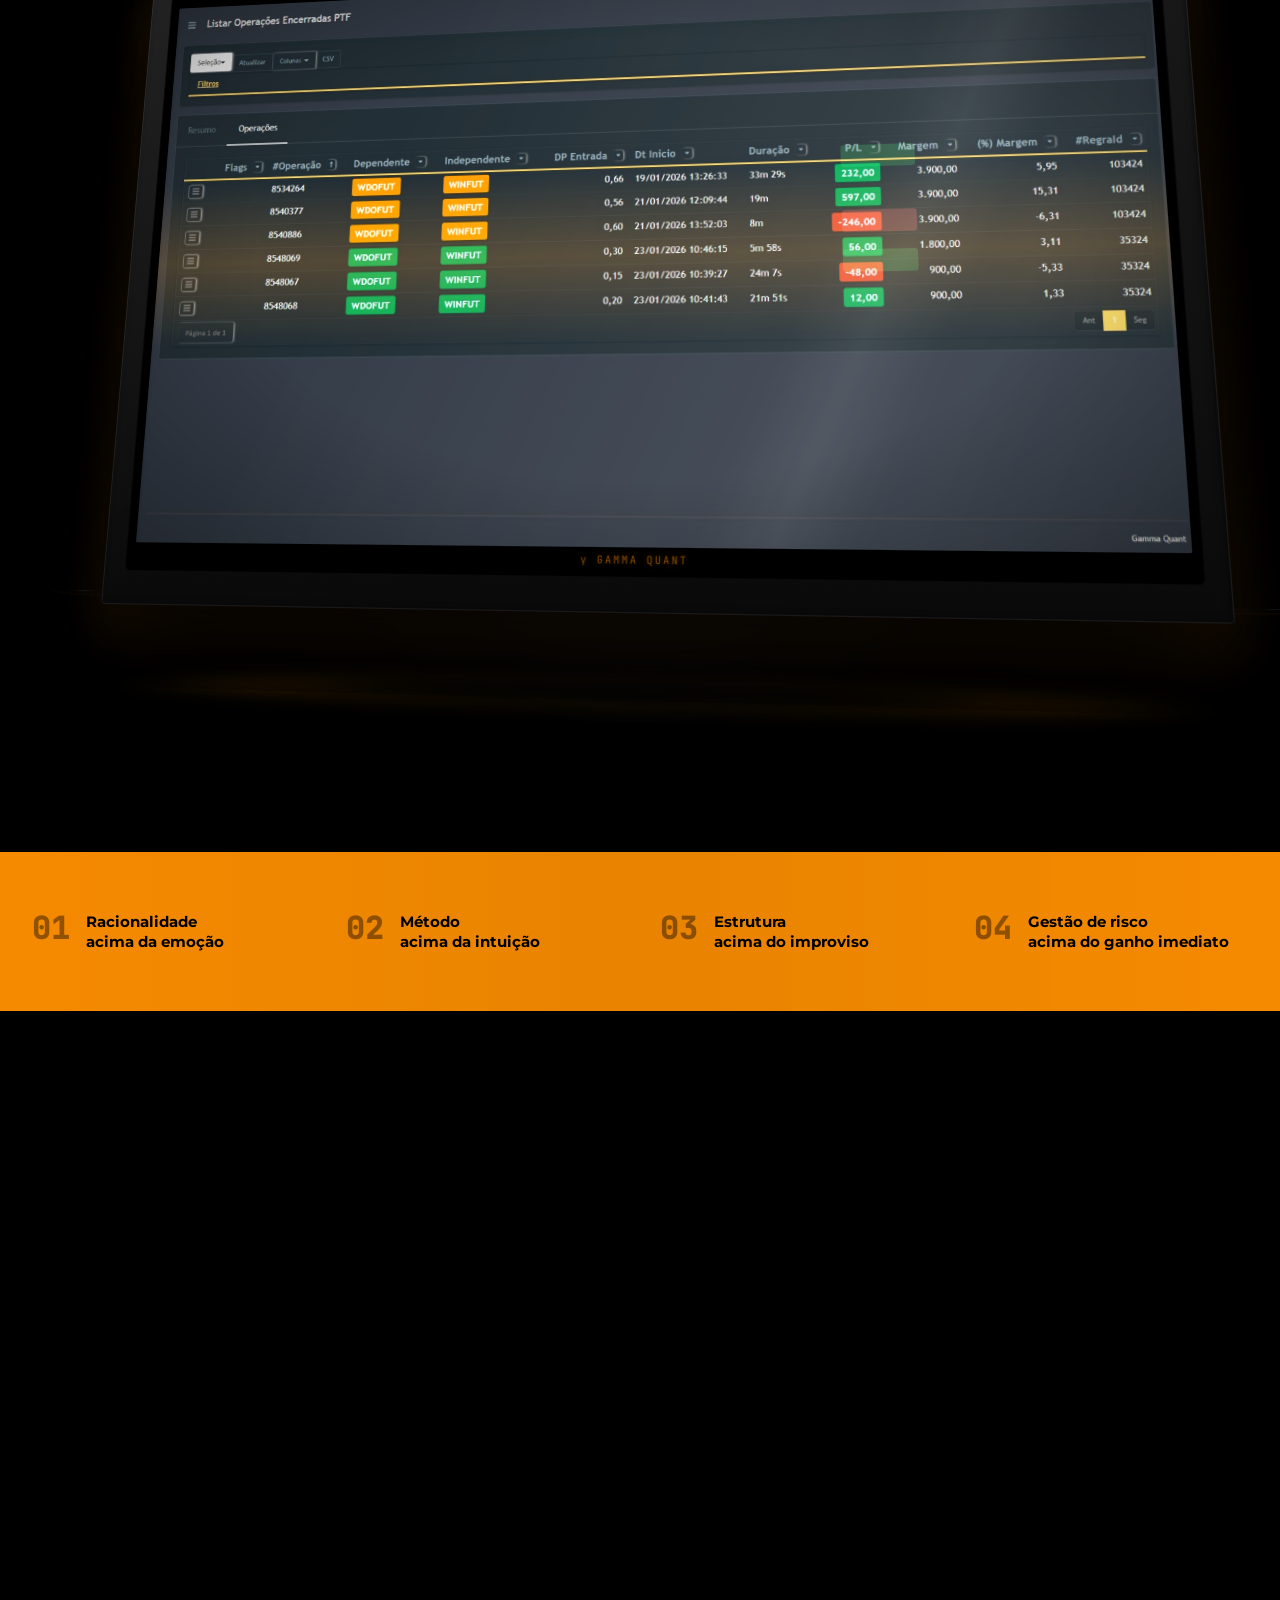
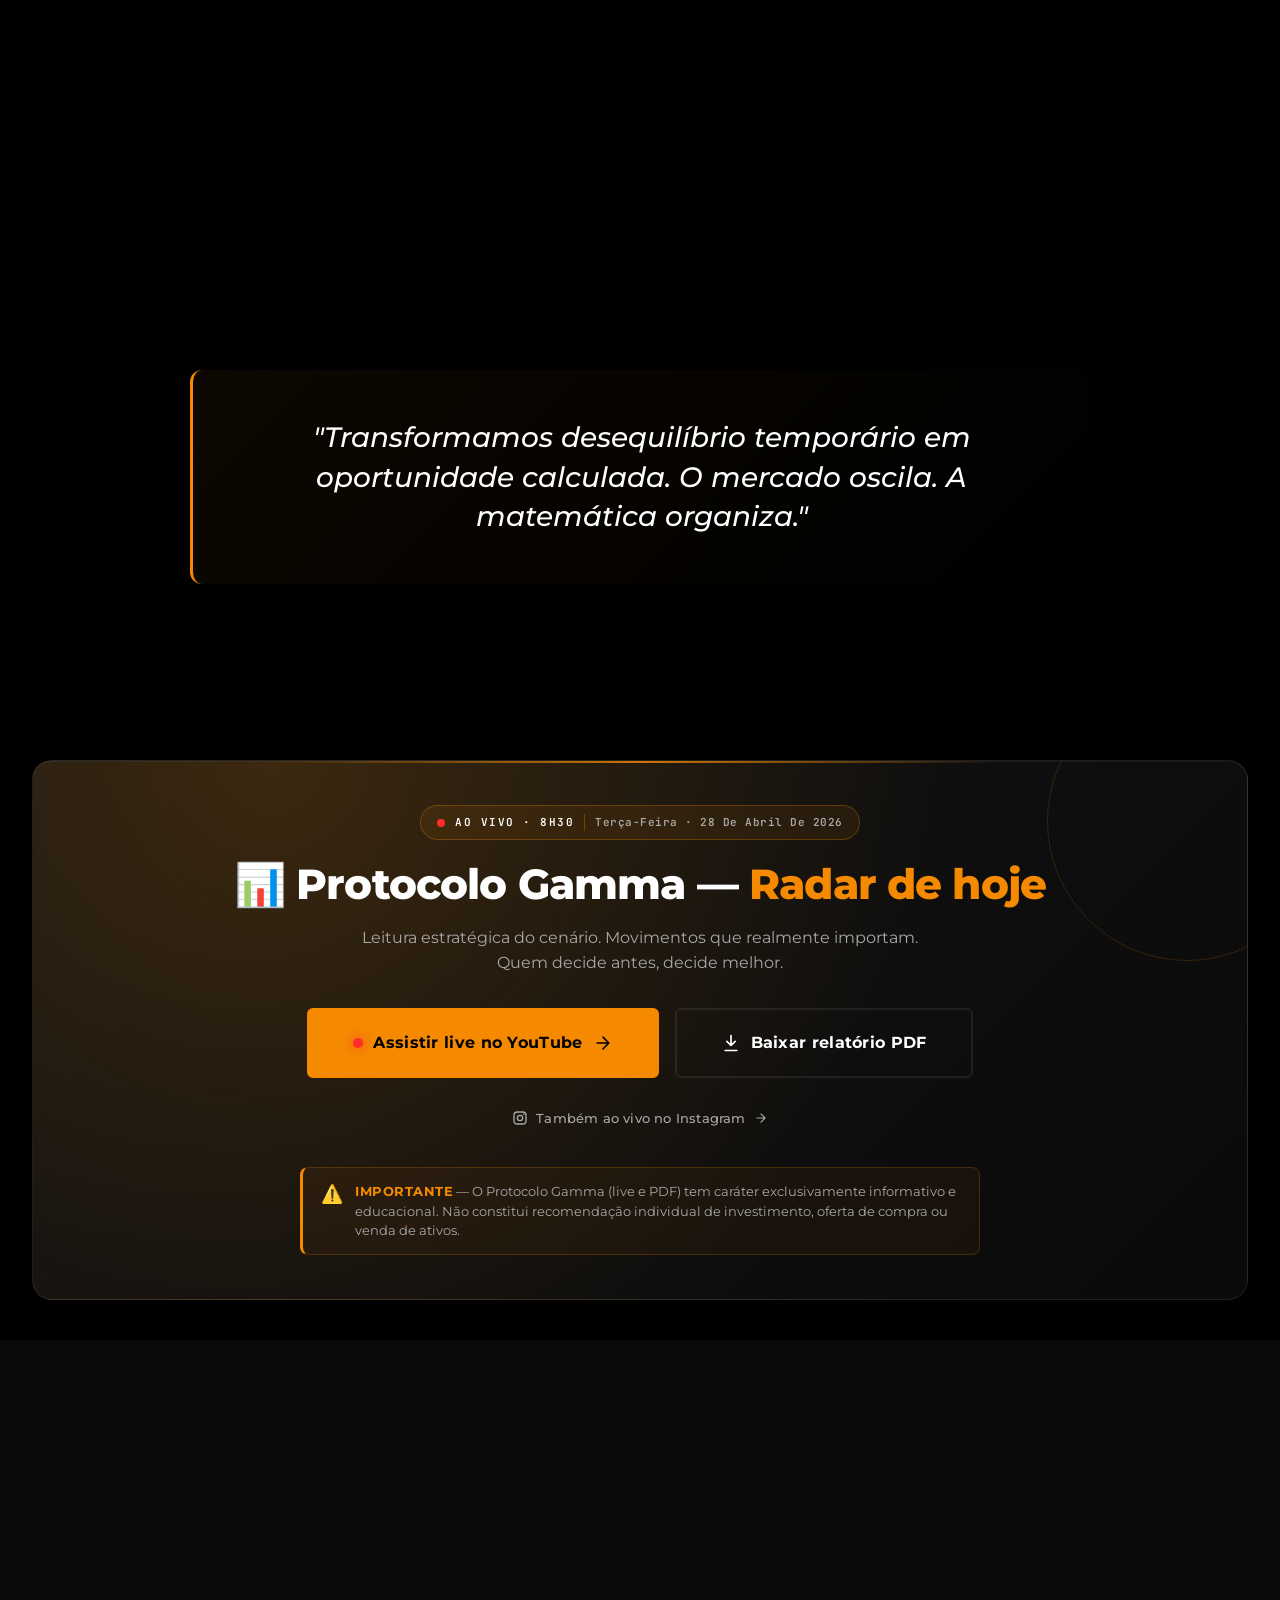
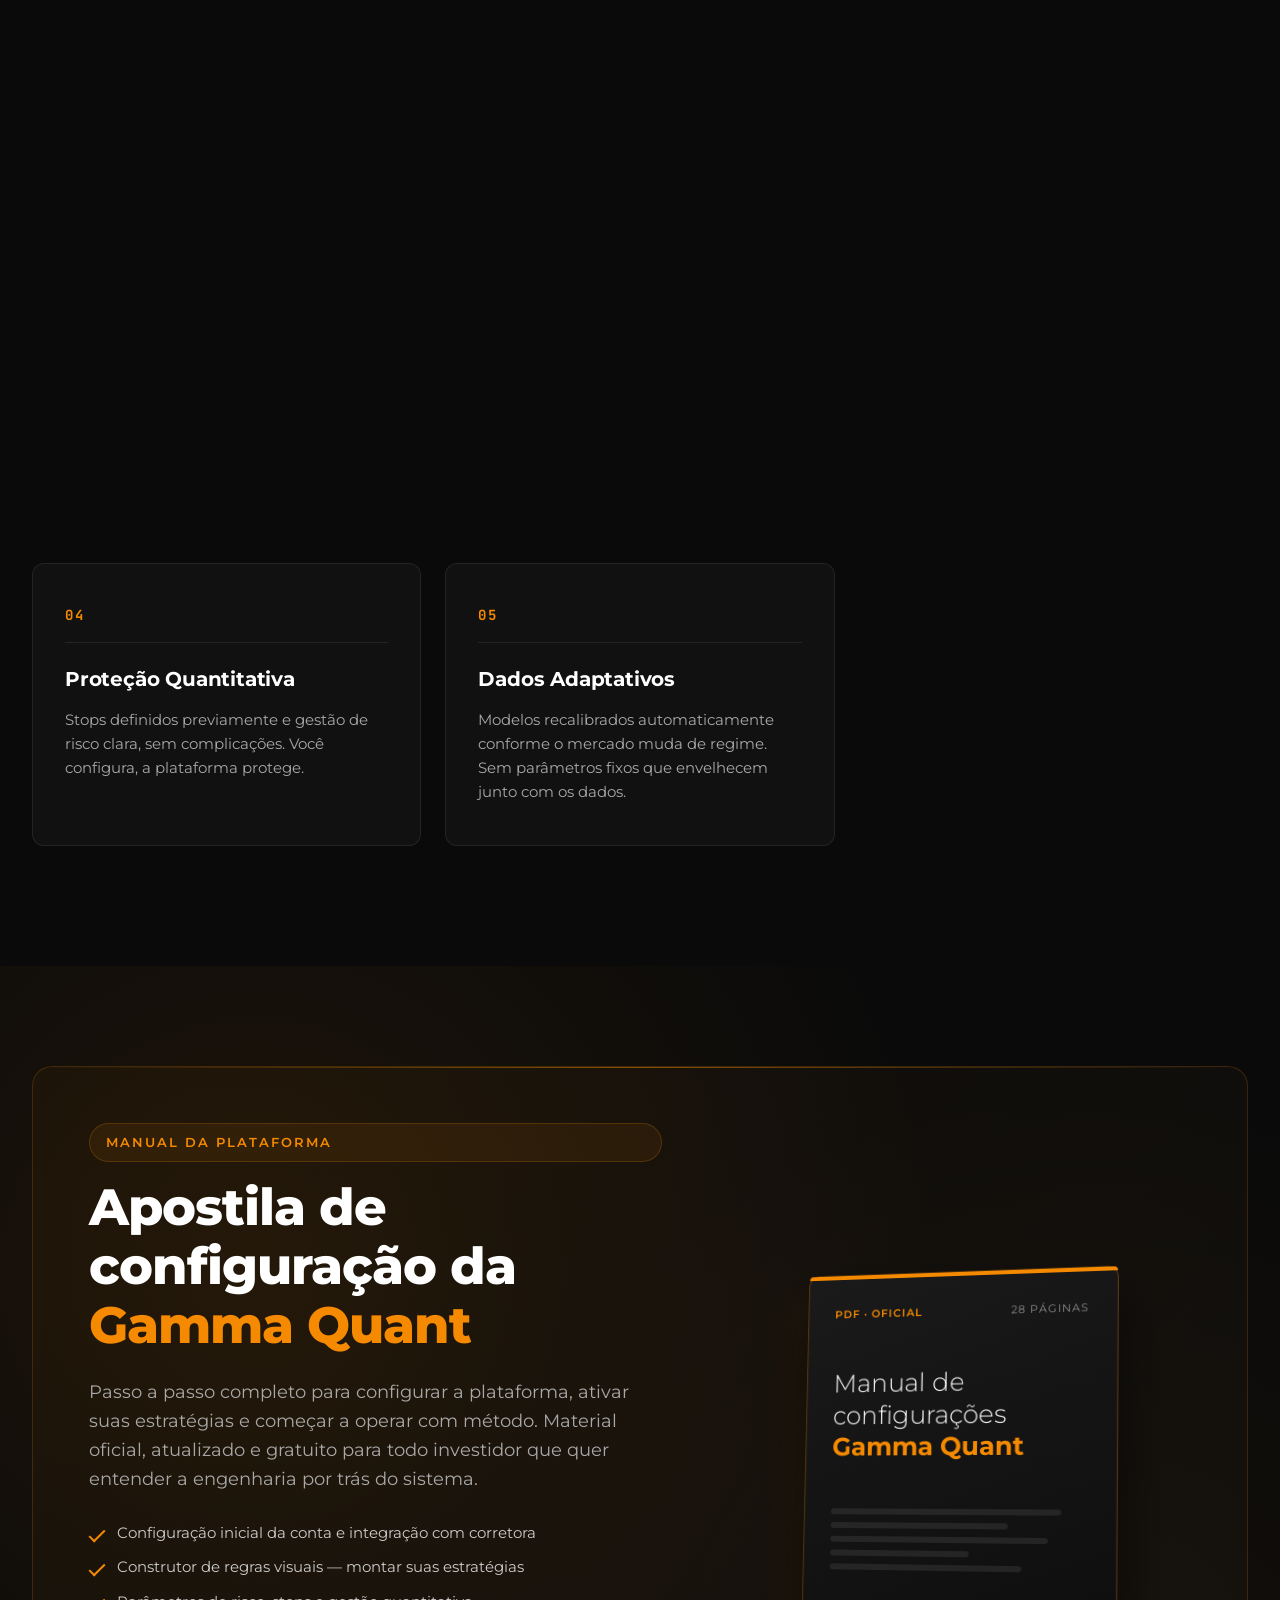
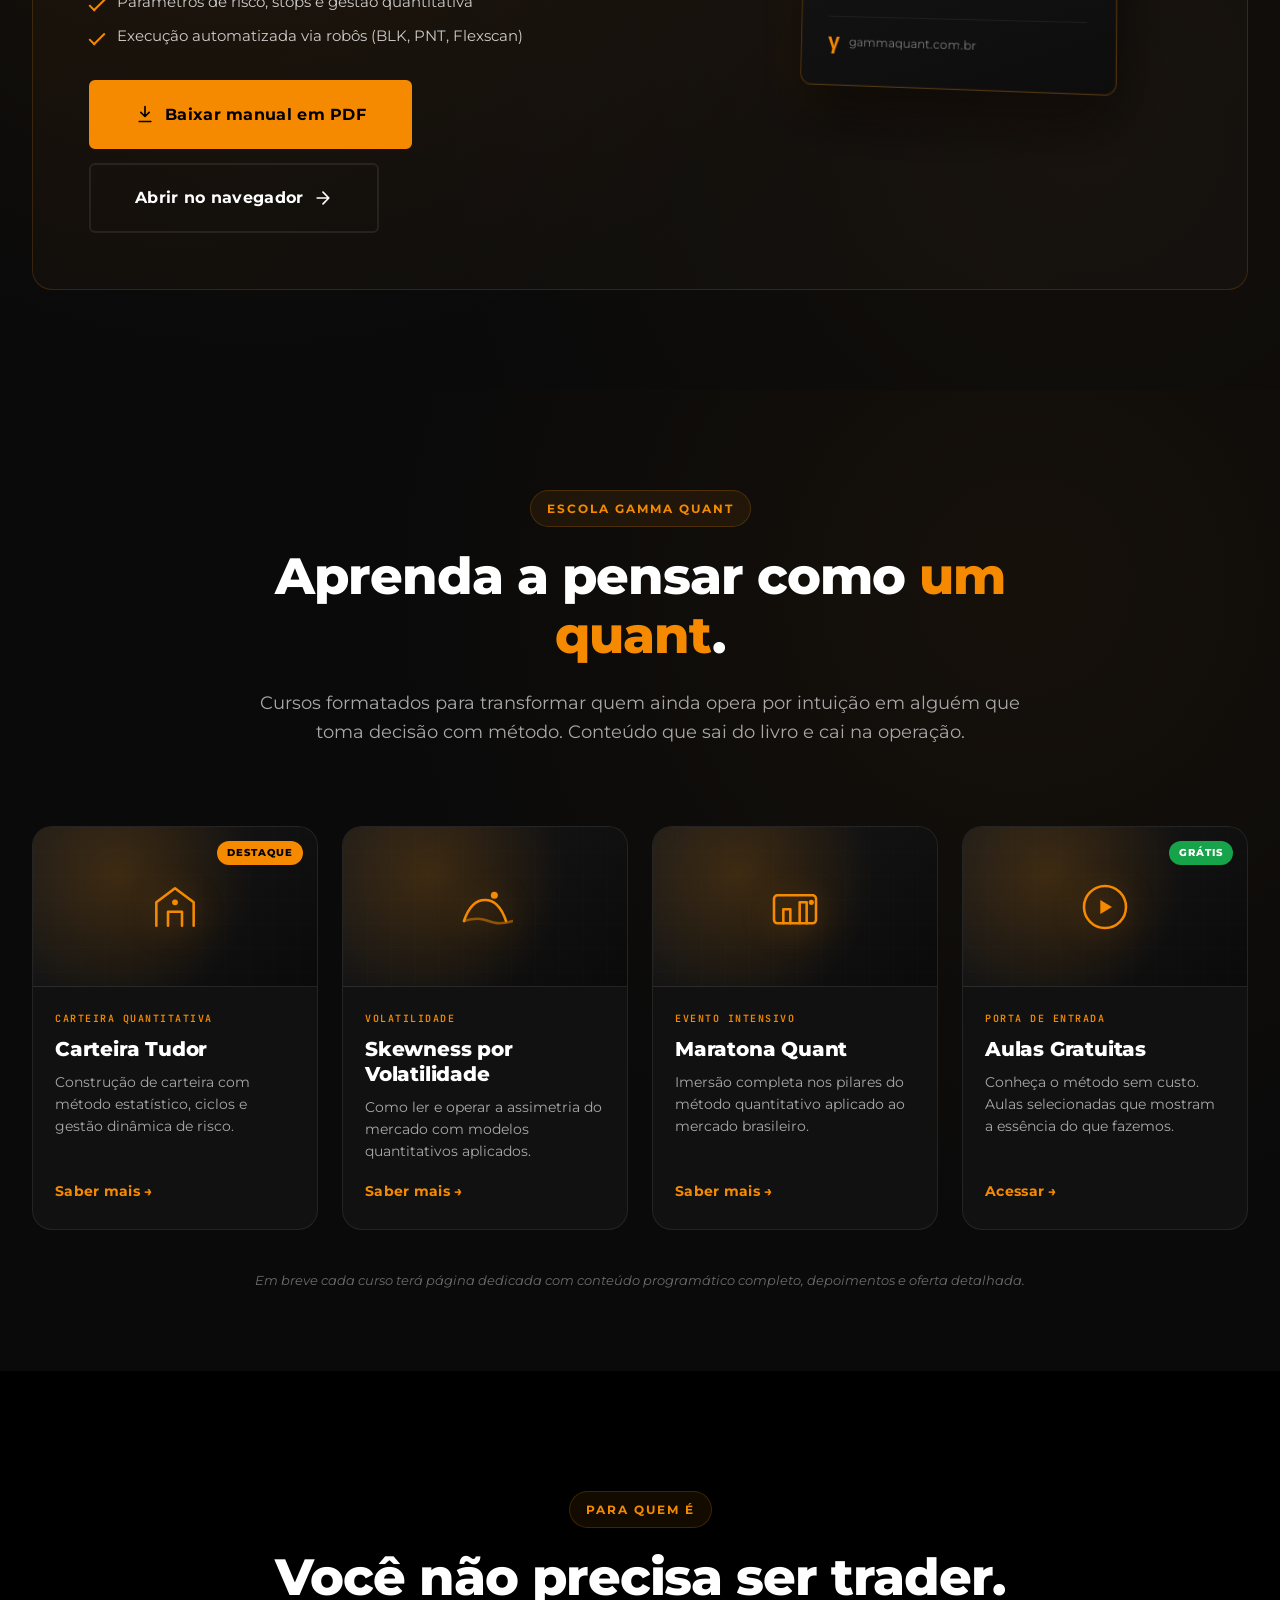
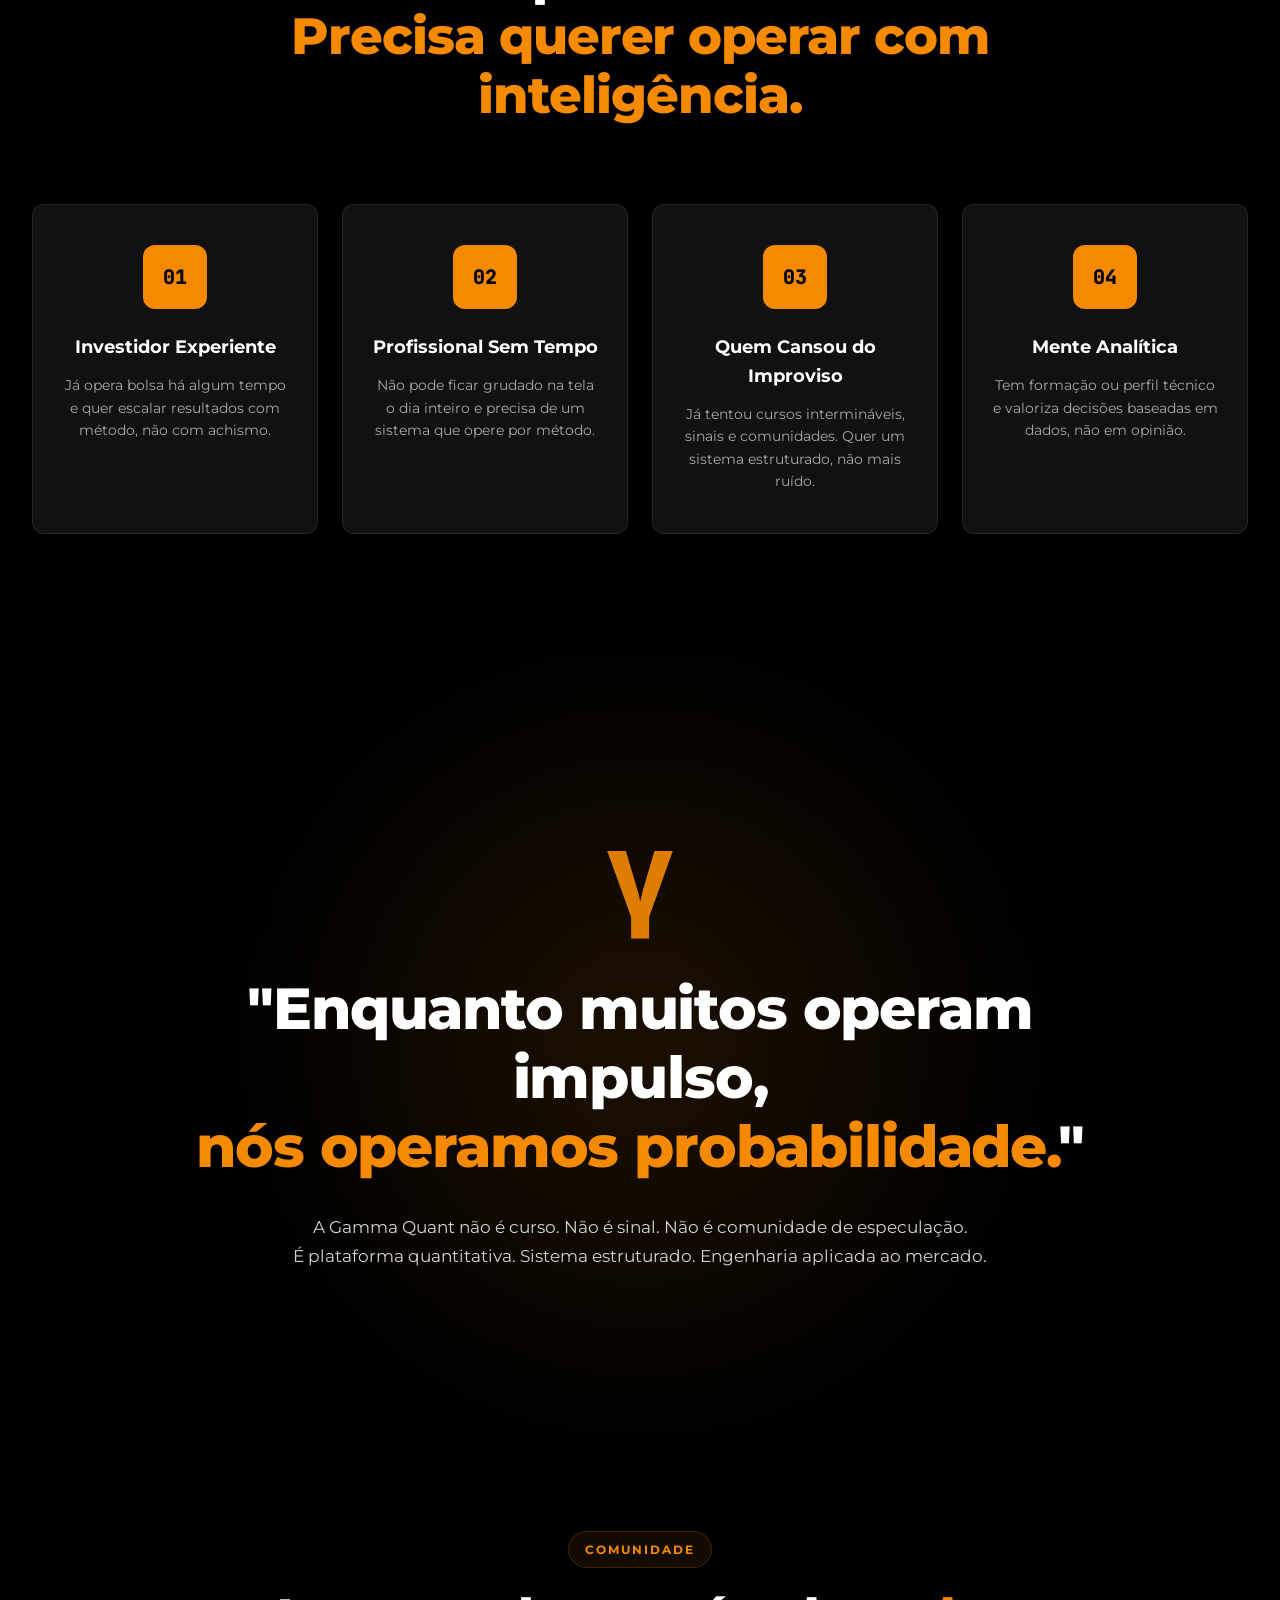
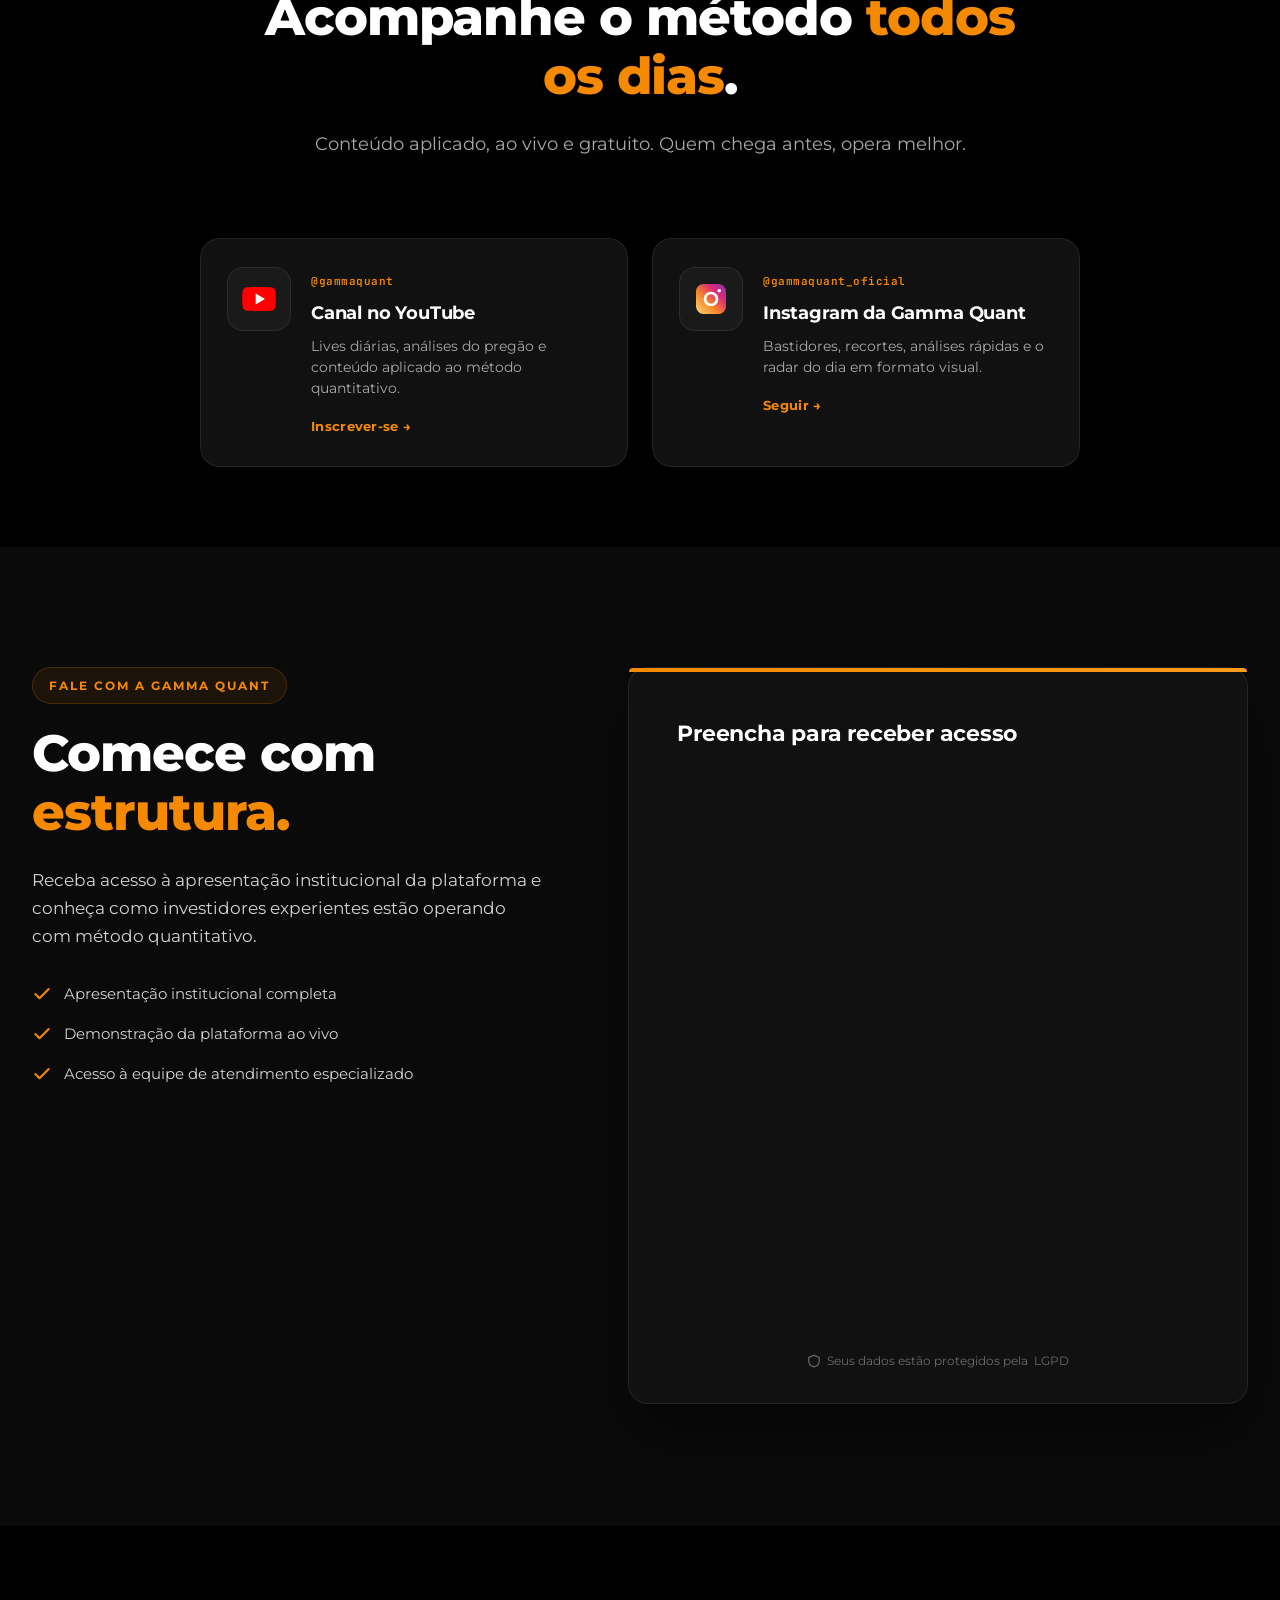
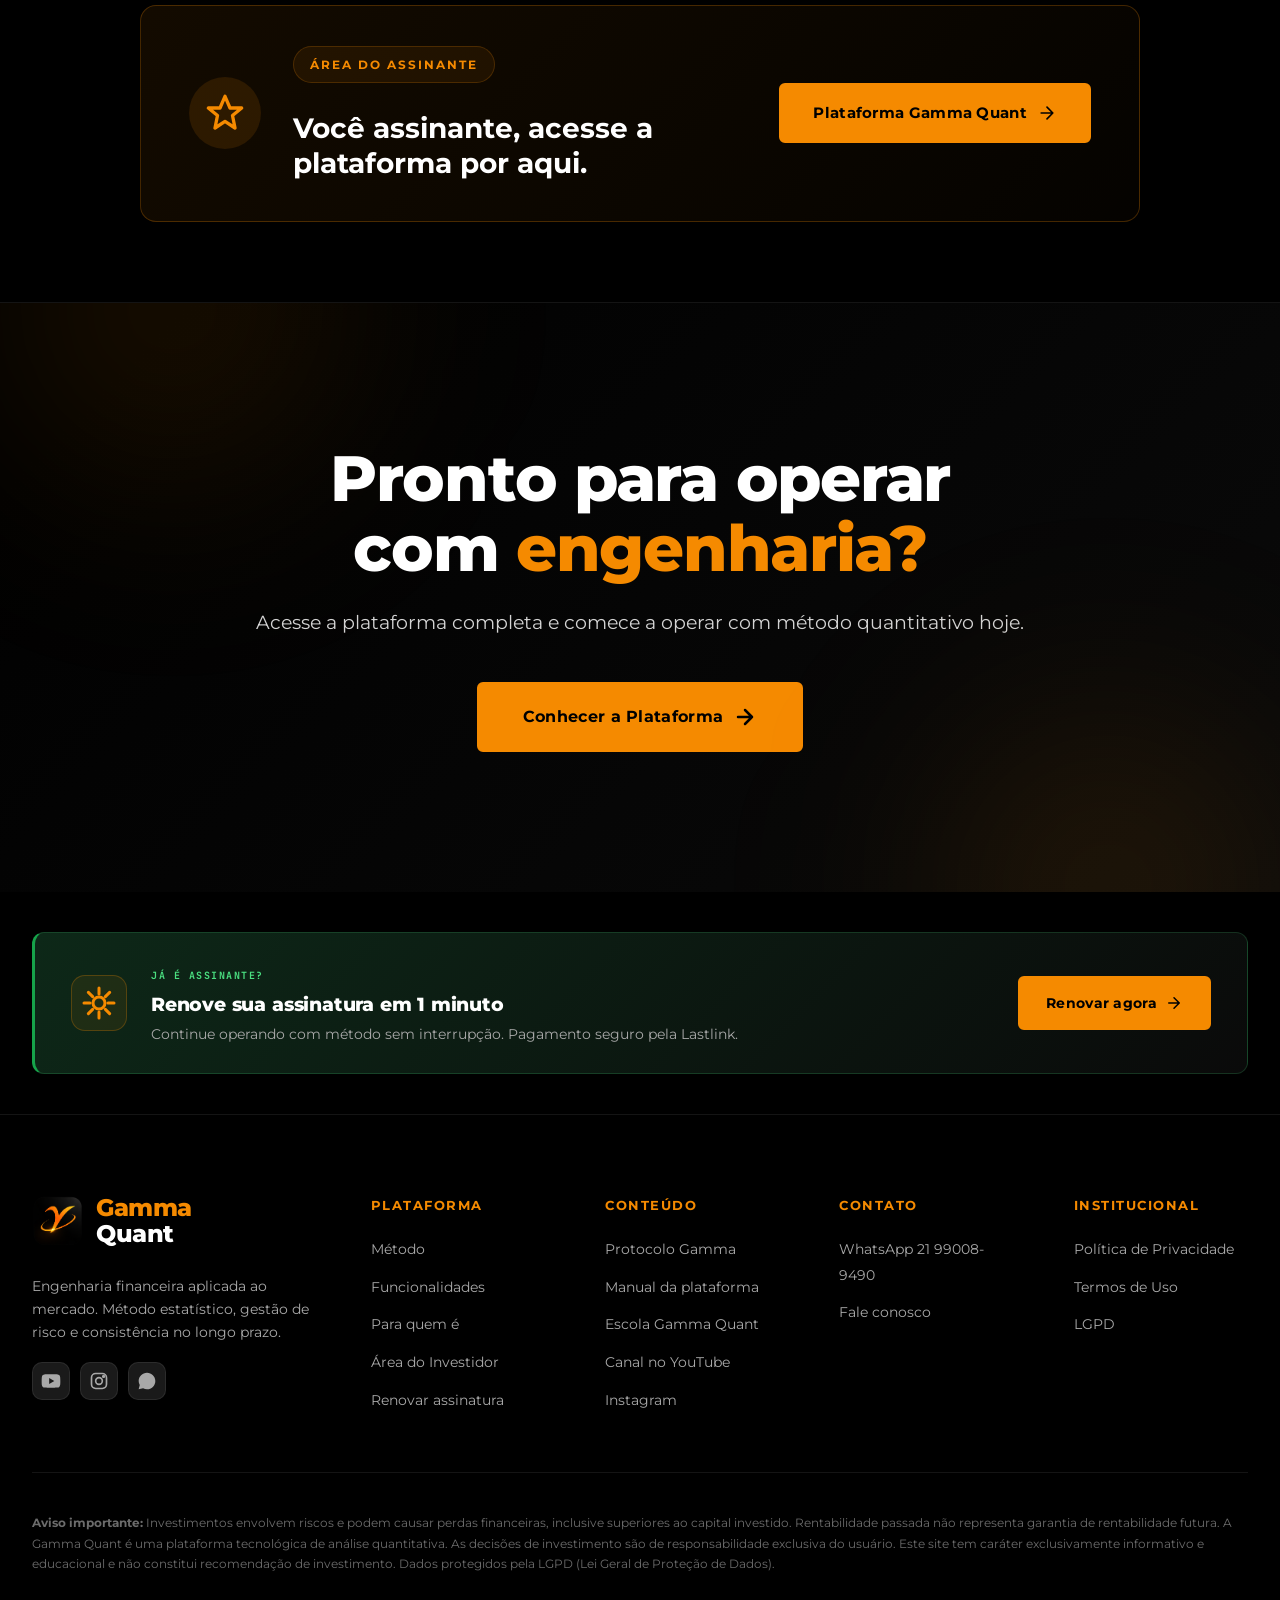
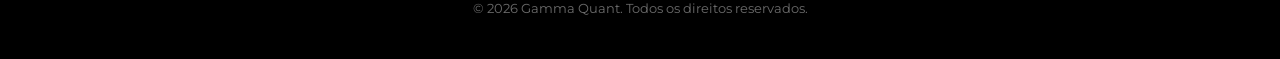
==== commit 6405859e: "feat: secao Manual da Plataforma com download do PDF + item no menu" ====
--- a/index.html
+++ b/index.html
@@ -76,6 +76,7 @@
                 <li><a href="#home" class="nav-link">Início</a></li>
                 <li><a href="#metodo" class="nav-link">Método</a></li>
                 <li><a href="#plataforma" class="nav-link">Plataforma</a></li>
+                <li><a href="#manual" class="nav-link">Manual</a></li>
                 <li><a href="#escola" class="nav-link">Escola</a></li>
                 <li><a href="#comunidade" class="nav-link">Comunidade</a></li>
                 <li><a href="#contato" class="nav-link">Contato</a></li>
@@ -369,6 +370,59 @@
                     <div class="feature-num">05</div>
                     <h3>Dados Adaptativos</h3>
                     <p>Modelos recalibrados automaticamente conforme o mercado muda de regime. Sem parâmetros fixos que envelhecem junto com os dados.</p>
+                </div>
+            </div>
+        </div>
+    </section>
+
+    <!-- ============ MANUAL DA PLATAFORMA ============ -->
+    <section class="section manual-section" id="manual">
+        <div class="container">
+            <div class="manual-card">
+                <div class="manual-content">
+                    <span class="section-label">MANUAL DA PLATAFORMA</span>
+                    <h2 class="section-title">
+                        Apostila de configuração da<br>
+                        <span class="text-orange">Gamma Quant</span>
+                    </h2>
+                    <p class="section-description">
+                        Passo a passo completo para configurar a plataforma, ativar suas estratégias e começar a operar com método. Material oficial, atualizado e gratuito para todo investidor que quer entender a engenharia por trás do sistema.
+                    </p>
+                    <ul class="manual-bullets">
+                        <li>Configuração inicial da conta e integração com corretora</li>
+                        <li>Construtor de regras visuais — montar suas estratégias</li>
+                        <li>Parâmetros de risco, stops e gestão quantitativa</li>
+                        <li>Execução automatizada via robôs (BLK, PNT, Flexscan)</li>
+                    </ul>
+                    <div class="manual-cta">
+                        <a href="pdfs/Manual_Configuracoes_Gamma_Quant.pdf" class="btn btn-primary btn-large" target="_blank" rel="noopener" download>
+                            <svg width="20" height="20" viewBox="0 0 24 24" fill="none"><path d="M12 3v12m0 0l-5-5m5 5l5-5M5 21h14" stroke="currentColor" stroke-width="2" stroke-linecap="round" stroke-linejoin="round"/></svg>
+                            Baixar manual em PDF
+                        </a>
+                        <a href="pdfs/Manual_Configuracoes_Gamma_Quant.pdf" class="btn btn-secondary btn-large" target="_blank" rel="noopener">
+                            Abrir no navegador
+                            <svg width="20" height="20" viewBox="0 0 24 24" fill="none"><path d="M5 12h14M12 5l7 7-7 7" stroke="currentColor" stroke-width="2" stroke-linecap="round" stroke-linejoin="round"/></svg>
+                        </a>
+                    </div>
+                </div>
+                <div class="manual-visual" aria-hidden="true">
+                    <div class="manual-doc">
+                        <div class="manual-doc-header">
+                            <span class="manual-doc-tag">PDF · OFICIAL</span>
+                            <span class="manual-doc-pages">28 páginas</span>
+                        </div>
+                        <div class="manual-doc-title">
+                            Manual de<br>configurações<br>
+                            <strong>Gamma Quant</strong>
+                        </div>
+                        <div class="manual-doc-lines">
+                            <span></span><span></span><span></span><span></span><span></span>
+                        </div>
+                        <div class="manual-doc-footer">
+                            <span class="manual-gamma-symbol">γ</span>
+                            <span>gammaquant.com.br</span>
+                        </div>
+                    </div>
                 </div>
             </div>
         </div>
@@ -734,6 +788,7 @@
                     <h4>Conteúdo</h4>
                     <ul>
                         <li><a href="#protocolo-gamma">Protocolo Gamma</a></li>
+                        <li><a href="#manual">Manual da plataforma</a></li>
                         <li><a href="#escola">Escola Gamma Quant</a></li>
                         <li><a href="https://www.youtube.com/@GammaQuant" target="_blank" rel="noopener">Canal no YouTube</a></li>
                         <li><a href="https://www.instagram.com/gammaquant_oficial/" target="_blank" rel="noopener">Instagram</a></li>
--- a/css/styles.css
+++ b/css/styles.css
@@ -2797,3 +2797,231 @@
         grid-template-columns: 1fr;
     }
 }
+
+/* ===================== MANUAL DA PLATAFORMA ===================== */
+.manual-section {
+    background:
+        radial-gradient(circle at 20% 30%, rgba(245, 138, 0, 0.08), transparent 55%),
+        radial-gradient(circle at 85% 75%, rgba(245, 138, 0, 0.04), transparent 50%),
+        #0a0a0a;
+    padding: 100px 0;
+    position: relative;
+    overflow: hidden;
+}
+
+.manual-card {
+    display: grid;
+    grid-template-columns: 1.1fr 0.9fr;
+    gap: 60px;
+    align-items: center;
+    background: linear-gradient(135deg, rgba(245, 138, 0, 0.04), rgba(255, 255, 255, 0.02));
+    border: 1px solid rgba(245, 138, 0, 0.18);
+    border-radius: 20px;
+    padding: 56px;
+    position: relative;
+}
+
+.manual-card::before {
+    content: '';
+    position: absolute;
+    top: 0;
+    left: 0;
+    right: 0;
+    height: 1px;
+    background: linear-gradient(90deg, transparent, var(--orange), transparent);
+    opacity: 0.5;
+}
+
+.manual-content .section-label {
+    color: var(--orange);
+    letter-spacing: 2px;
+    font-size: 13px;
+    font-weight: 600;
+    margin-bottom: 16px;
+    display: block;
+}
+
+.manual-content .section-title {
+    margin-bottom: 24px;
+}
+
+.manual-content .section-description {
+    margin-bottom: 28px;
+}
+
+.manual-bullets {
+    list-style: none;
+    padding: 0;
+    margin: 0 0 32px 0;
+    display: flex;
+    flex-direction: column;
+    gap: 12px;
+}
+
+.manual-bullets li {
+    position: relative;
+    padding-left: 28px;
+    color: rgba(255, 255, 255, 0.78);
+    font-size: 15px;
+    line-height: 1.5;
+}
+
+.manual-bullets li::before {
+    content: '';
+    position: absolute;
+    left: 0;
+    top: 8px;
+    width: 16px;
+    height: 8px;
+    border-left: 2px solid var(--orange);
+    border-bottom: 2px solid var(--orange);
+    transform: rotate(-45deg);
+}
+
+.manual-cta {
+    display: flex;
+    flex-wrap: wrap;
+    gap: 14px;
+}
+
+/* Mock document visual */
+.manual-visual {
+    display: flex;
+    justify-content: center;
+    align-items: center;
+    perspective: 1200px;
+}
+
+.manual-doc {
+    width: 320px;
+    height: 420px;
+    background: linear-gradient(160deg, #1a1a1a, #0d0d0d);
+    border: 1px solid rgba(245, 138, 0, 0.25);
+    border-radius: 12px;
+    padding: 32px 28px;
+    position: relative;
+    transform: rotateY(-12deg) rotateX(4deg);
+    box-shadow:
+        0 30px 60px rgba(0, 0, 0, 0.6),
+        0 0 0 1px rgba(245, 138, 0, 0.05) inset,
+        -20px 20px 40px rgba(245, 138, 0, 0.06);
+    display: flex;
+    flex-direction: column;
+    justify-content: space-between;
+    transition: transform 0.4s ease;
+}
+
+.manual-doc::before {
+    content: '';
+    position: absolute;
+    top: 0;
+    left: 0;
+    right: 0;
+    height: 4px;
+    background: var(--orange);
+    border-radius: 12px 12px 0 0;
+}
+
+.manual-doc:hover {
+    transform: rotateY(-6deg) rotateX(2deg) translateY(-4px);
+}
+
+.manual-doc-header {
+    display: flex;
+    justify-content: space-between;
+    align-items: center;
+    font-size: 11px;
+    letter-spacing: 1px;
+    color: rgba(255, 255, 255, 0.5);
+    text-transform: uppercase;
+}
+
+.manual-doc-tag {
+    color: var(--orange);
+    font-weight: 600;
+}
+
+.manual-doc-title {
+    font-size: 26px;
+    font-weight: 300;
+    line-height: 1.25;
+    color: rgba(255, 255, 255, 0.95);
+}
+
+.manual-doc-title strong {
+    color: var(--orange);
+    font-weight: 700;
+}
+
+.manual-doc-lines {
+    display: flex;
+    flex-direction: column;
+    gap: 8px;
+}
+
+.manual-doc-lines span {
+    height: 6px;
+    background: rgba(255, 255, 255, 0.08);
+    border-radius: 3px;
+}
+
+.manual-doc-lines span:nth-child(1) { width: 90%; }
+.manual-doc-lines span:nth-child(2) { width: 70%; }
+.manual-doc-lines span:nth-child(3) { width: 85%; }
+.manual-doc-lines span:nth-child(4) { width: 55%; }
+.manual-doc-lines span:nth-child(5) { width: 75%; }
+
+.manual-doc-footer {
+    display: flex;
+    align-items: center;
+    gap: 10px;
+    font-size: 12px;
+    color: rgba(255, 255, 255, 0.45);
+    border-top: 1px solid rgba(255, 255, 255, 0.06);
+    padding-top: 14px;
+}
+
+.manual-gamma-symbol {
+    color: var(--orange);
+    font-size: 22px;
+    font-weight: 700;
+    line-height: 1;
+}
+
+@media (max-width: 900px) {
+    .manual-card {
+        grid-template-columns: 1fr;
+        padding: 40px 28px;
+        gap: 40px;
+    }
+
+    .manual-visual {
+        order: -1;
+    }
+
+    .manual-doc {
+        width: 260px;
+        height: 360px;
+        padding: 24px 22px;
+        transform: rotateY(-8deg) rotateX(2deg);
+    }
+
+    .manual-doc-title {
+        font-size: 22px;
+    }
+}
+
+@media (max-width: 600px) {
+    .manual-section {
+        padding: 70px 0;
+    }
+
+    .manual-cta {
+        flex-direction: column;
+    }
+
+    .manual-cta .btn {
+        width: 100%;
+        justify-content: center;
+    }
+}
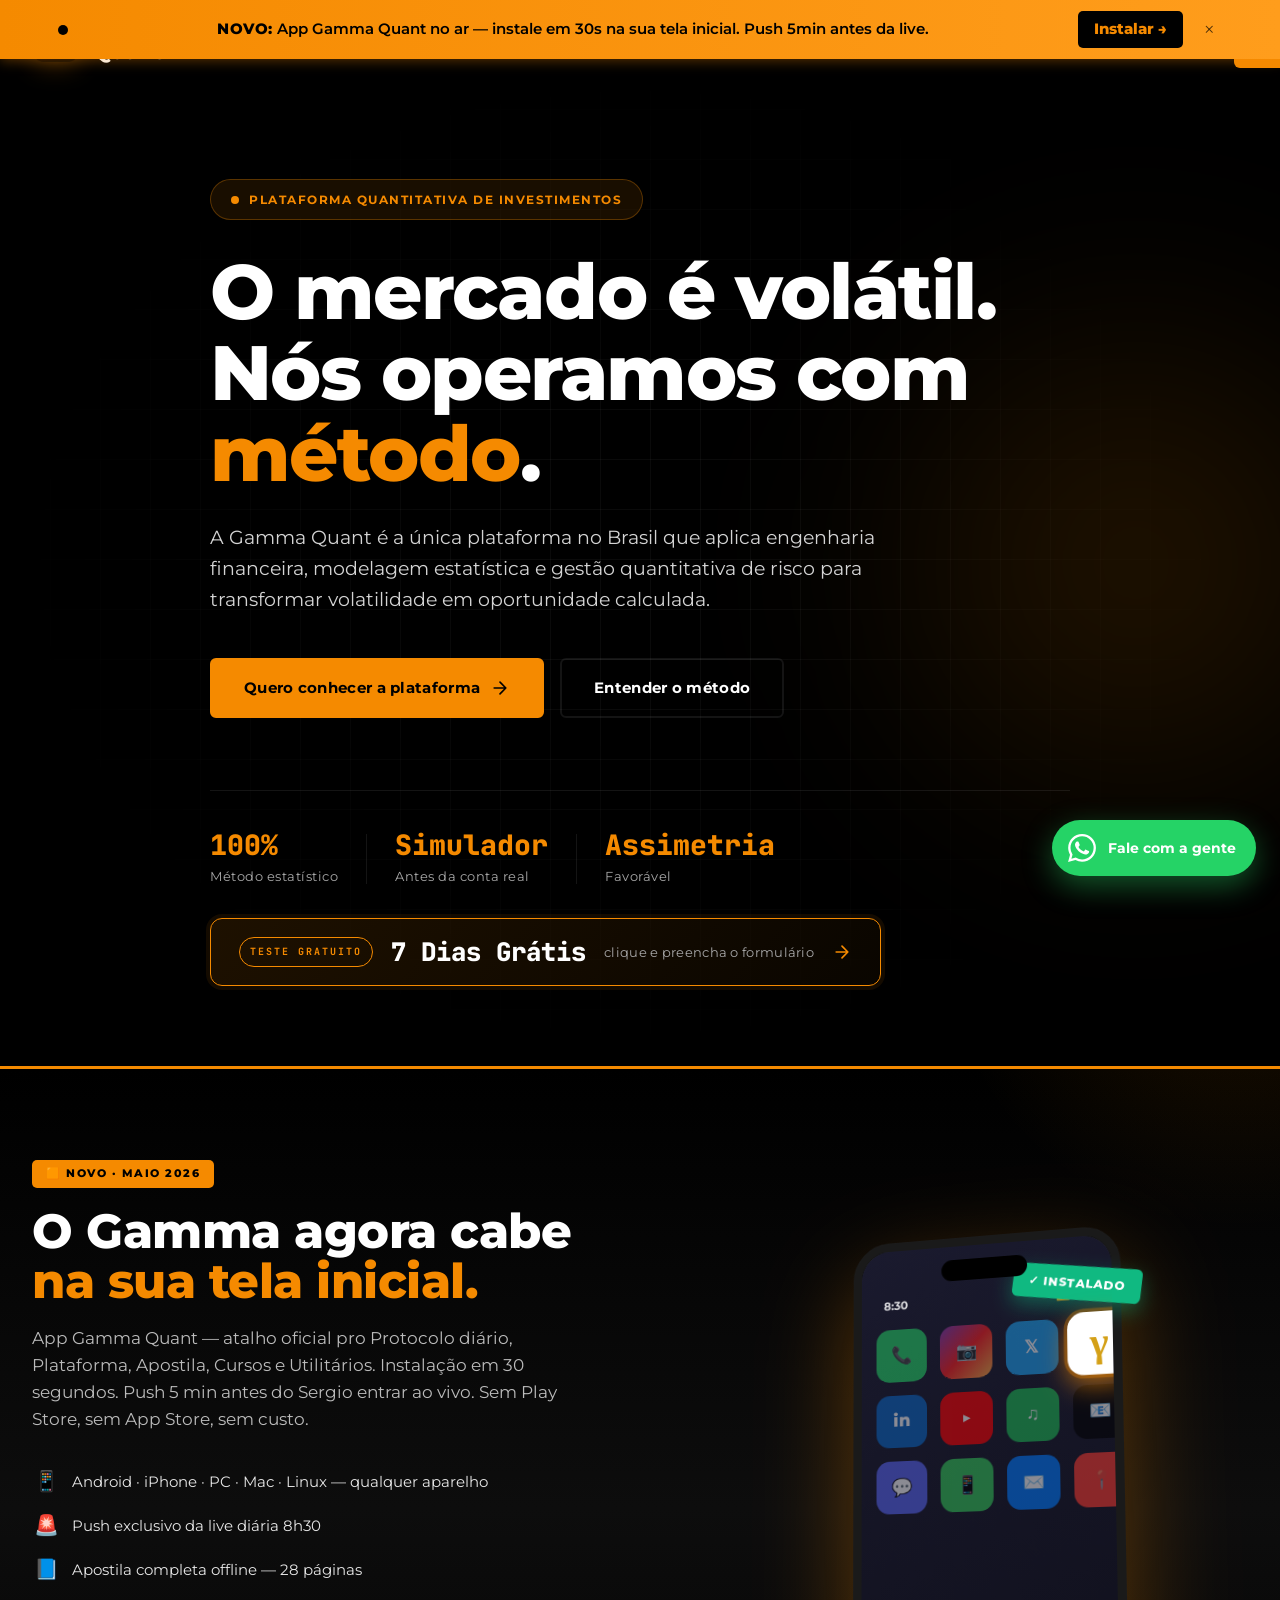
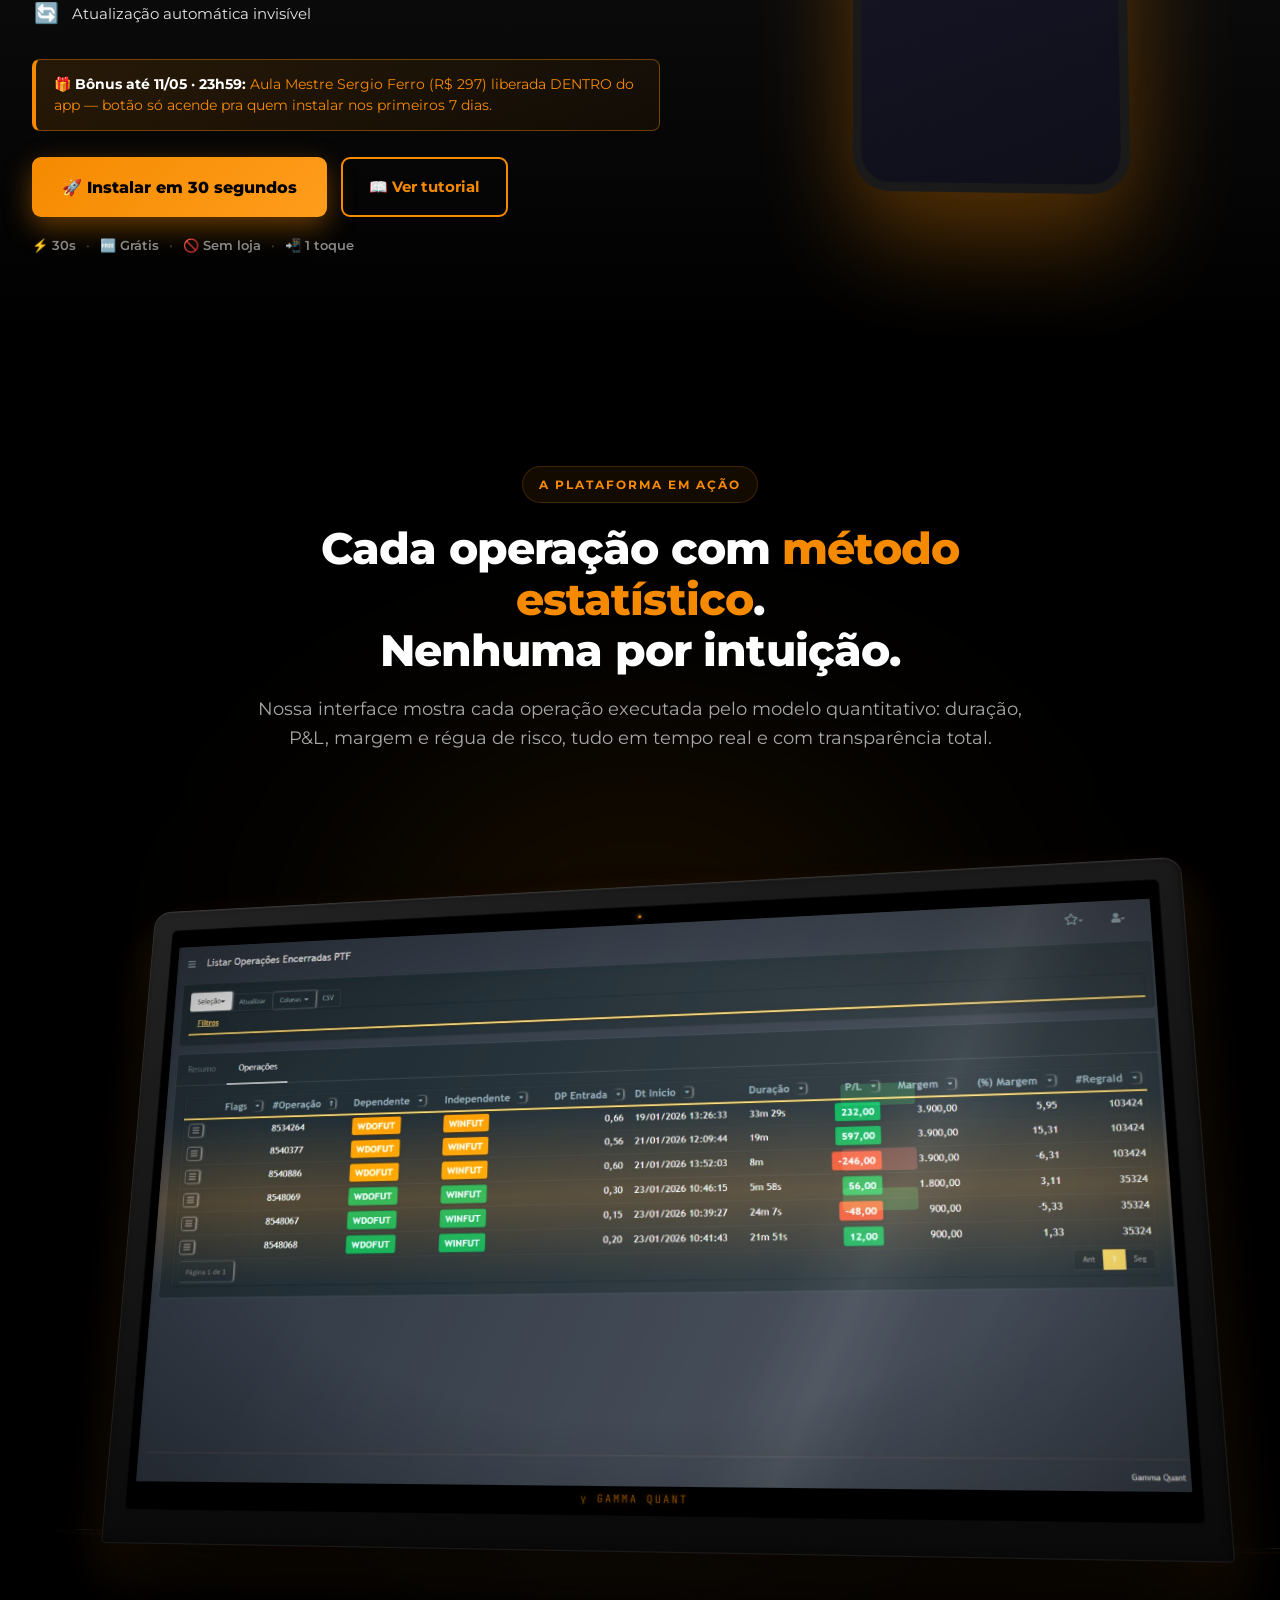
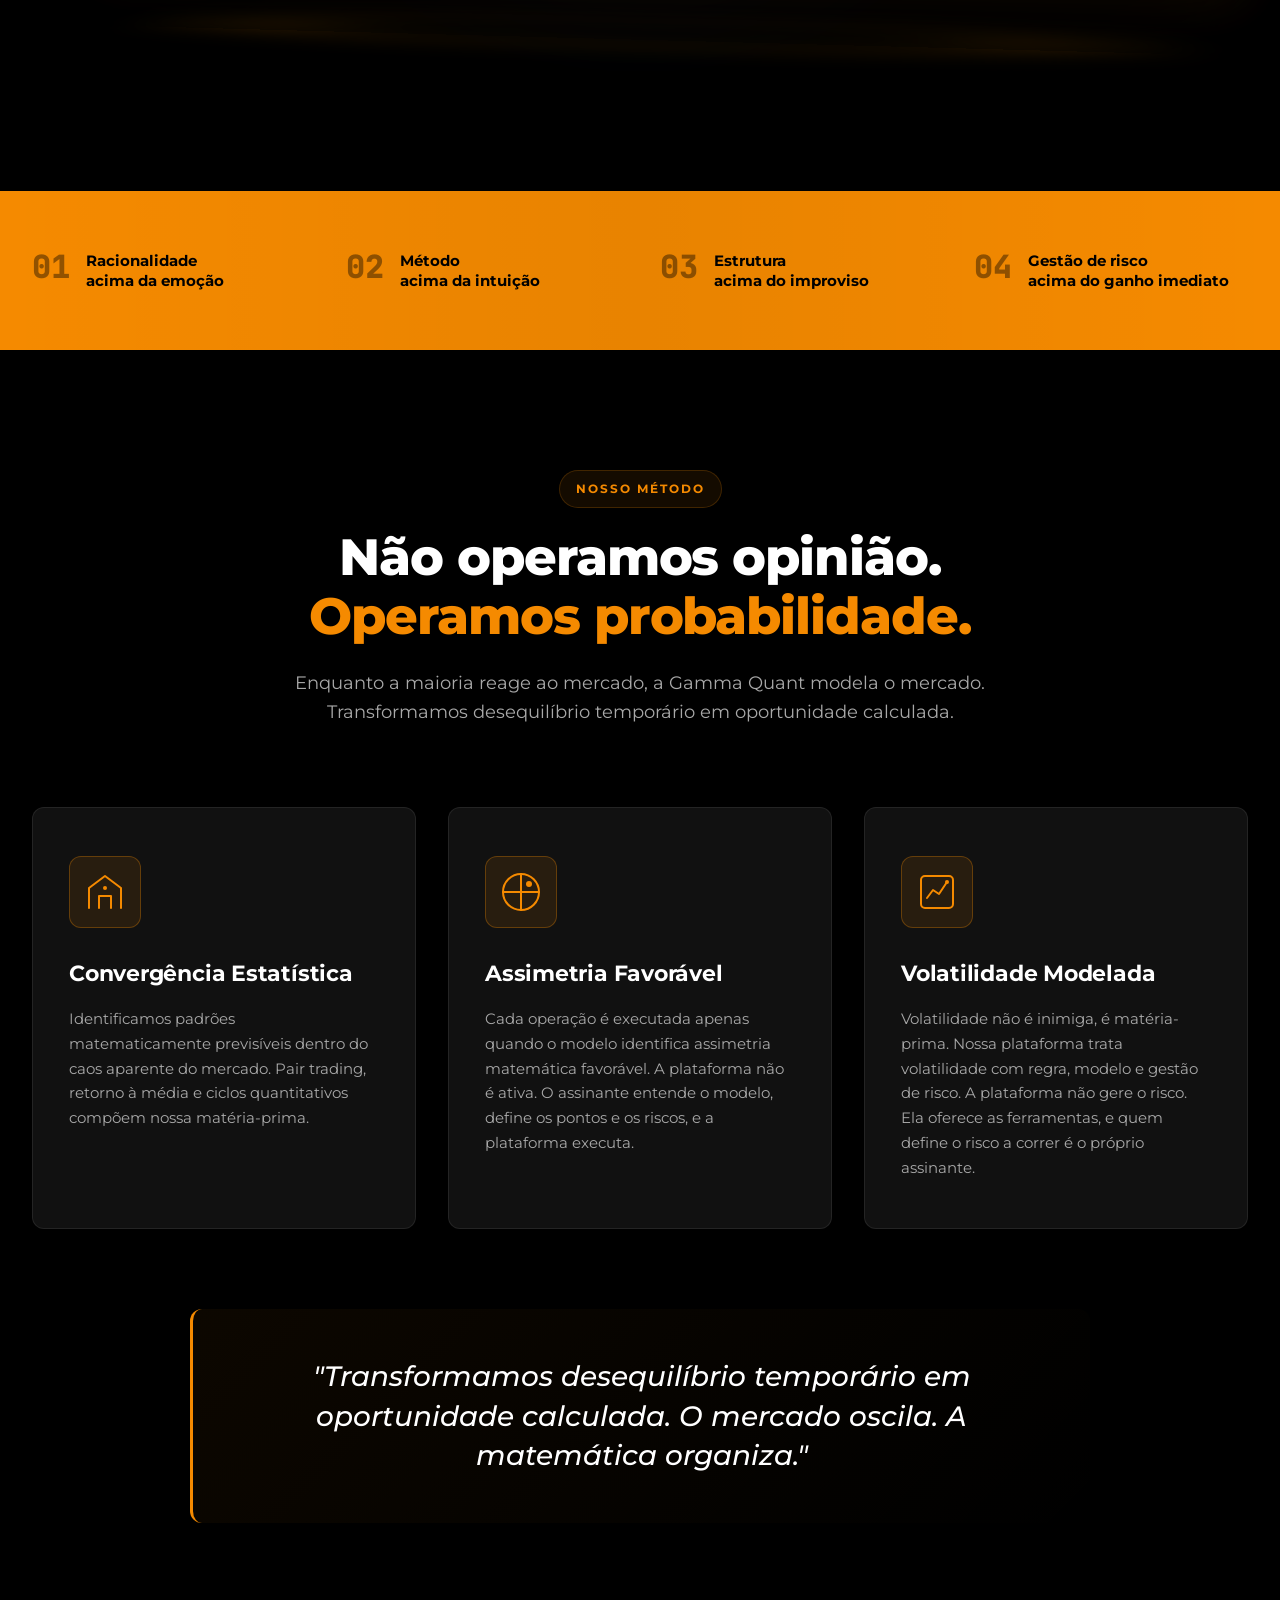
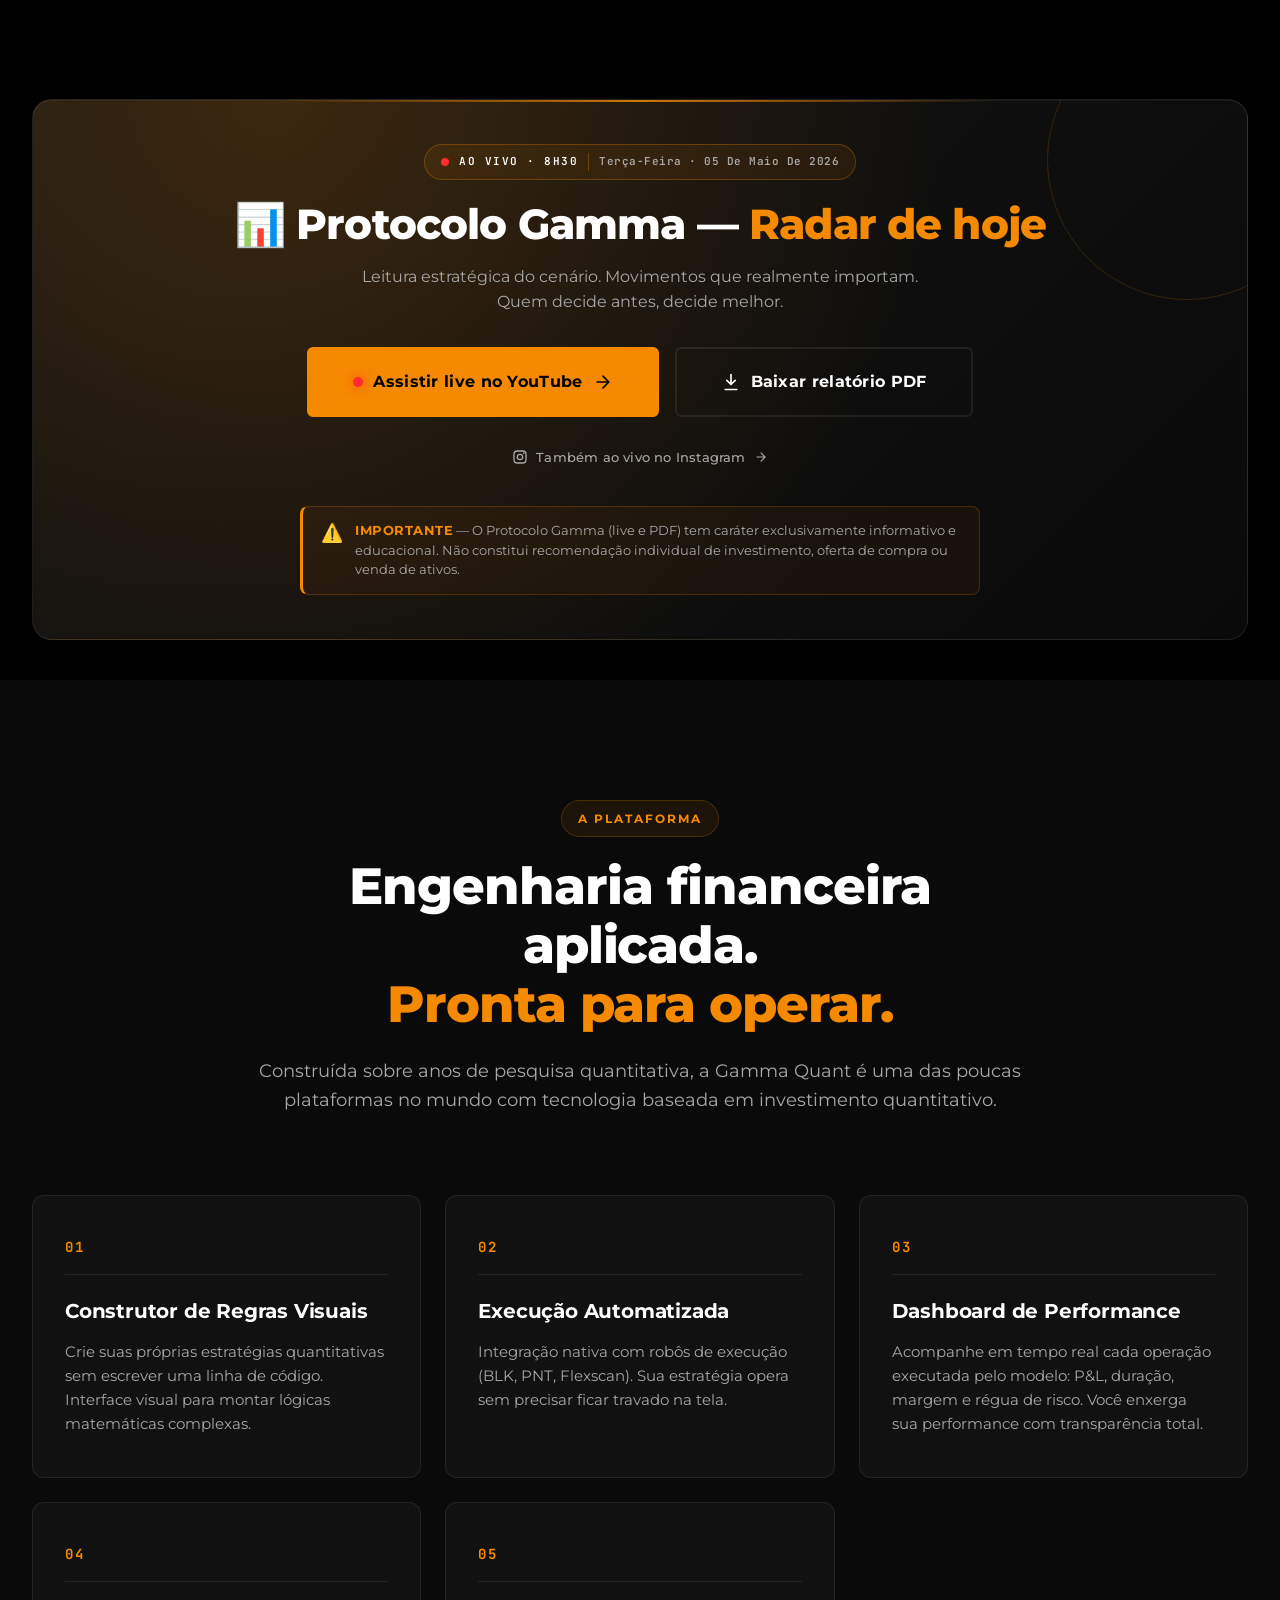
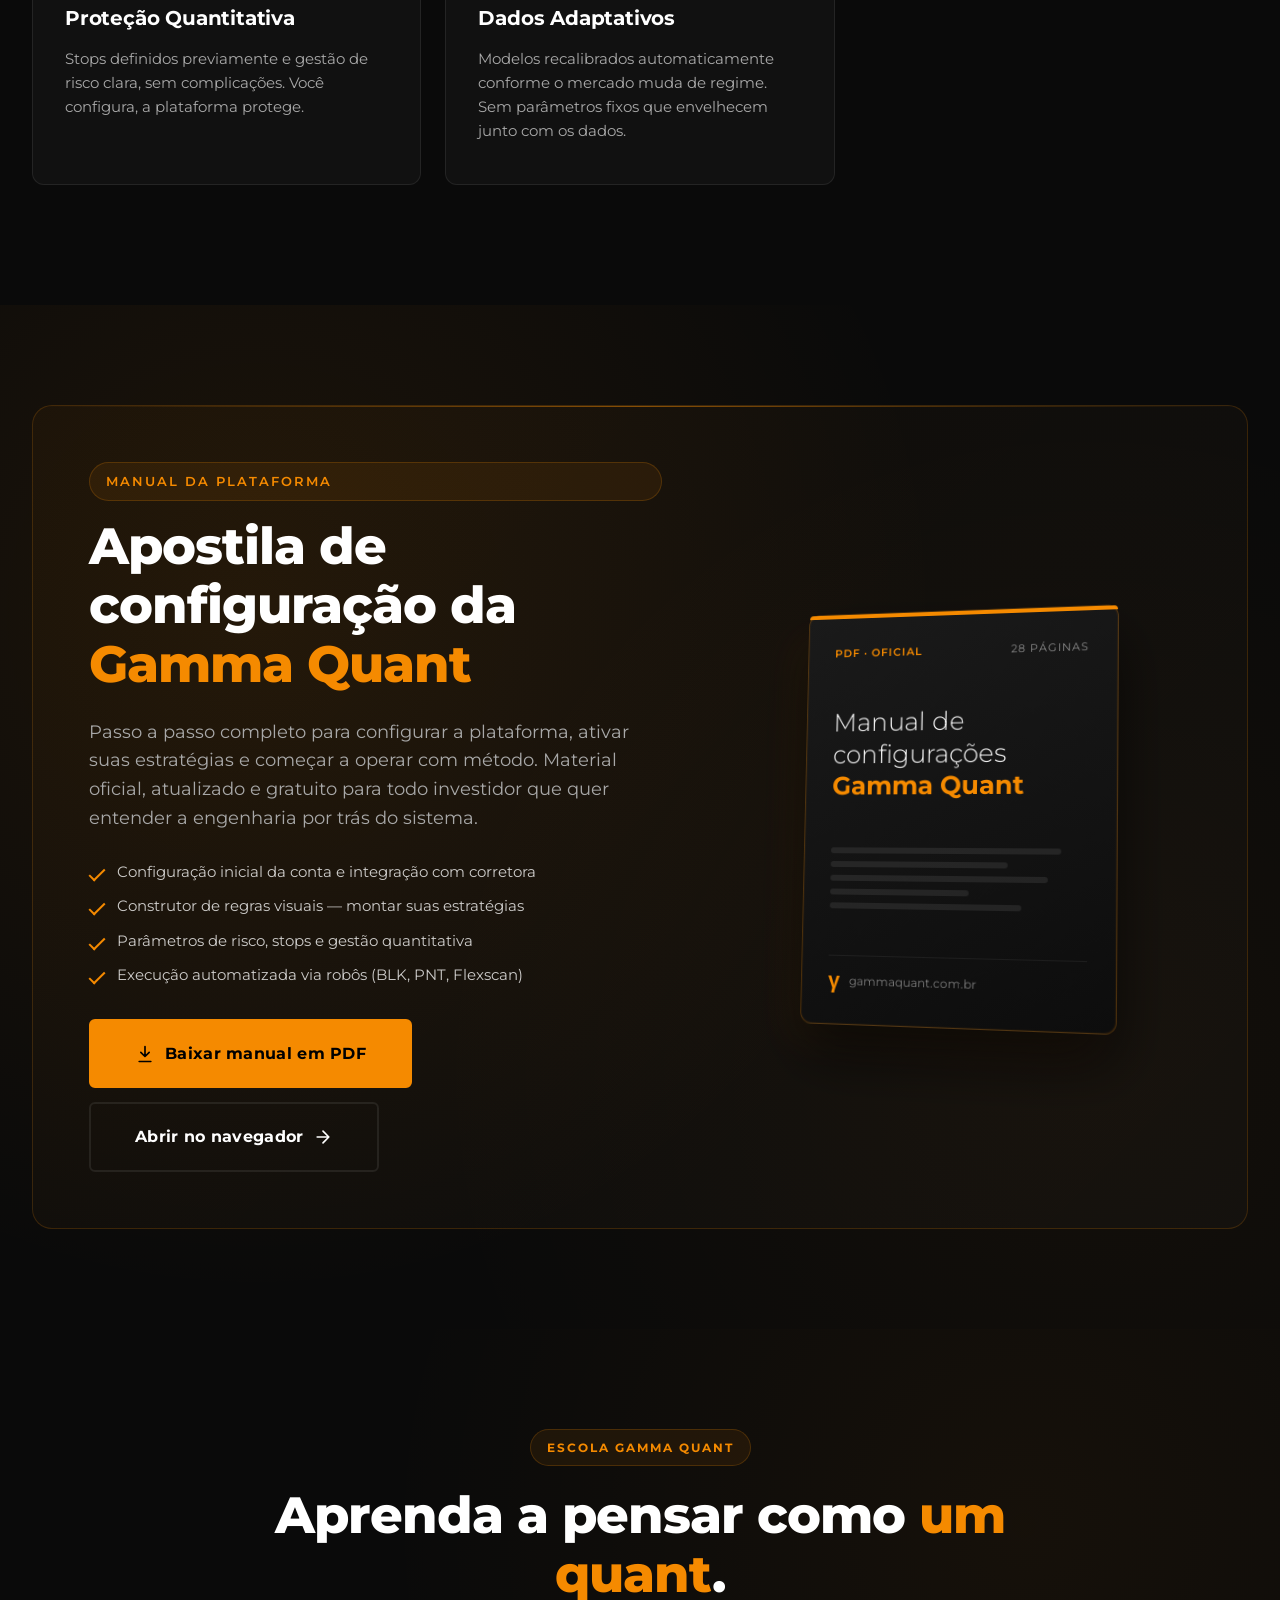
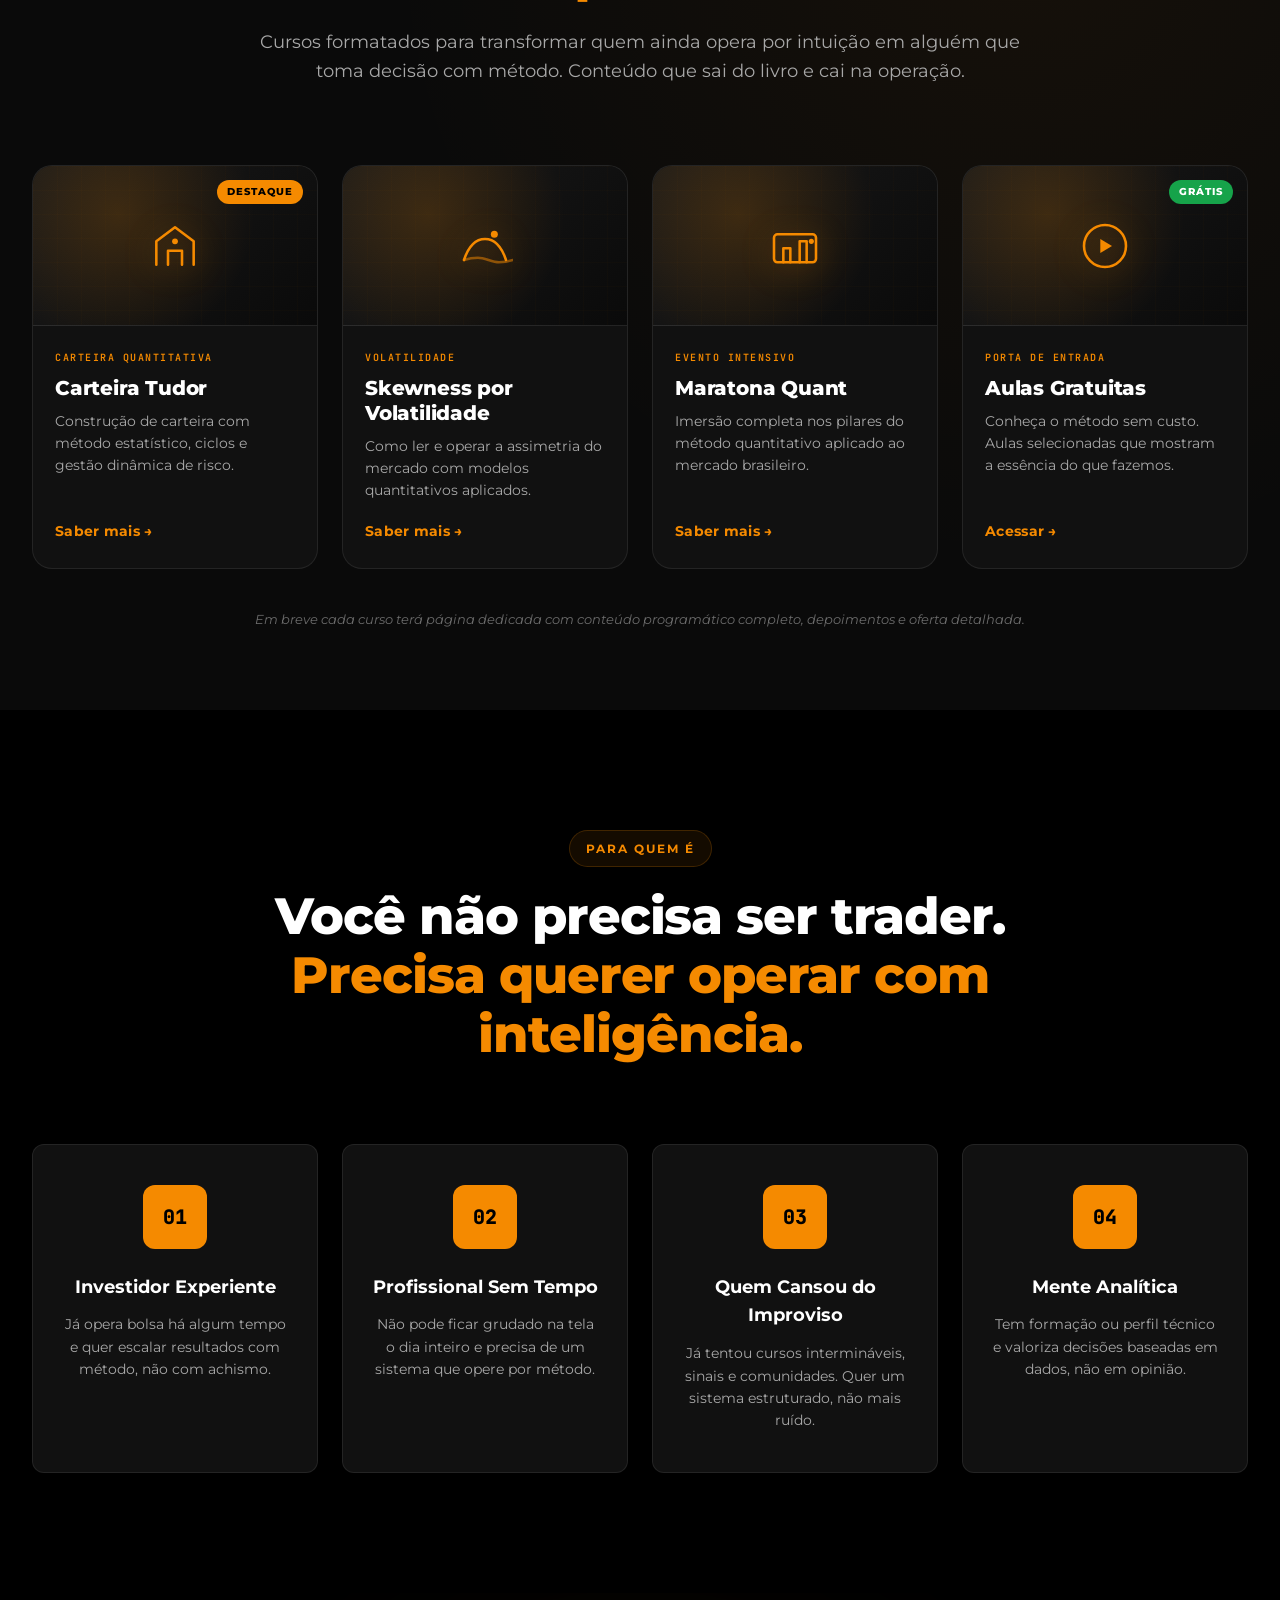
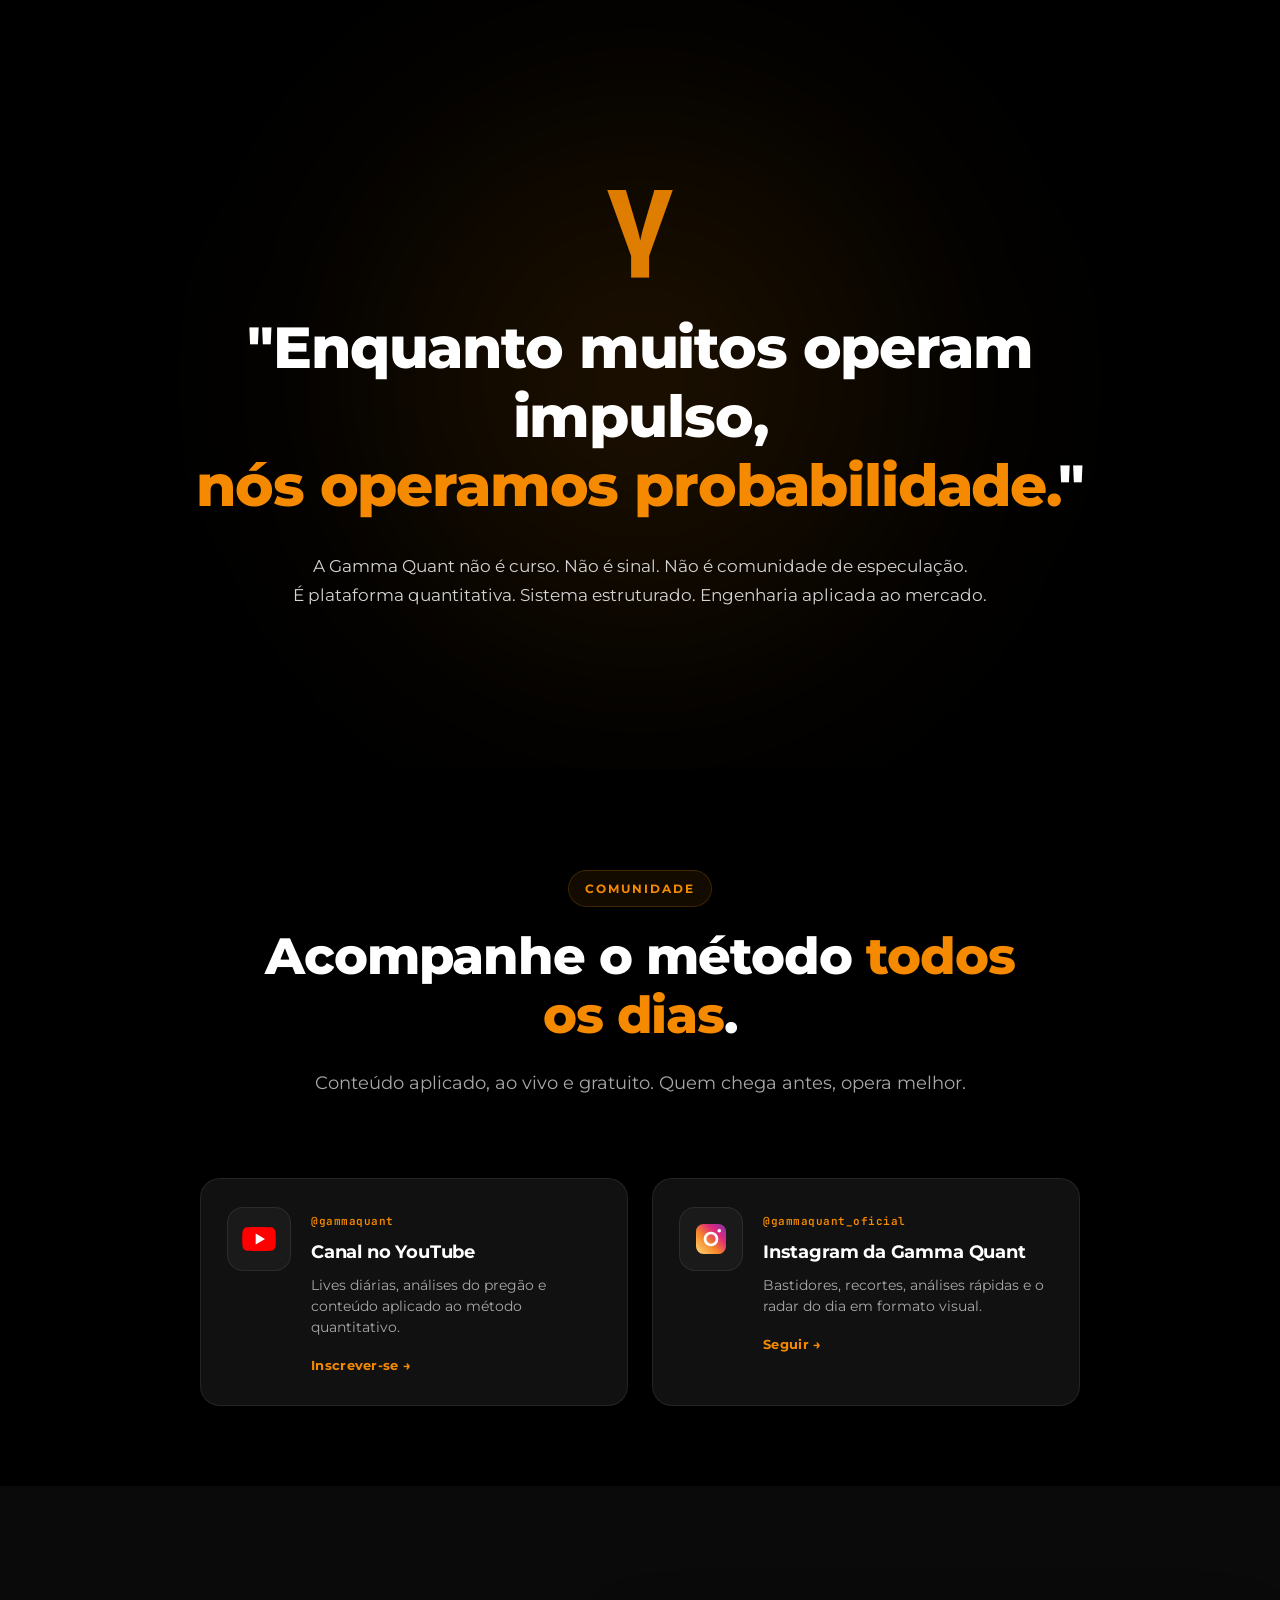
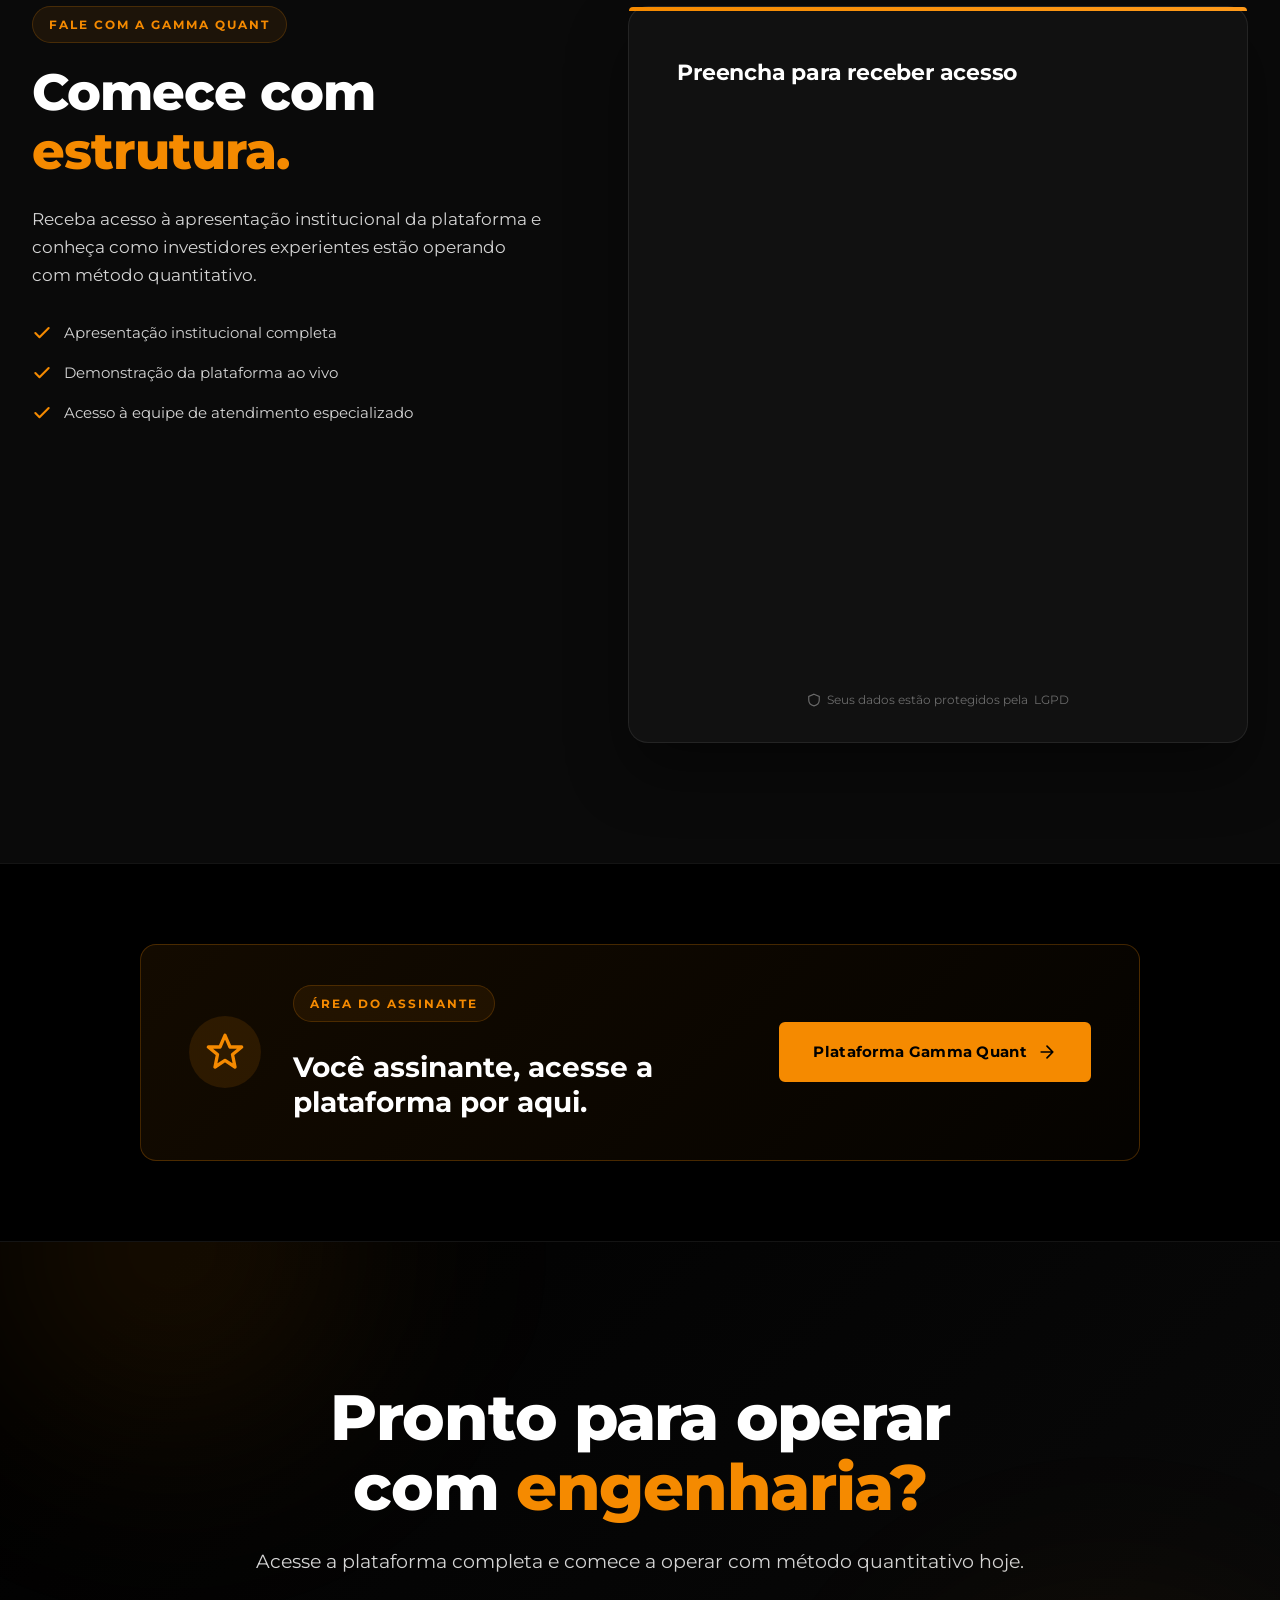
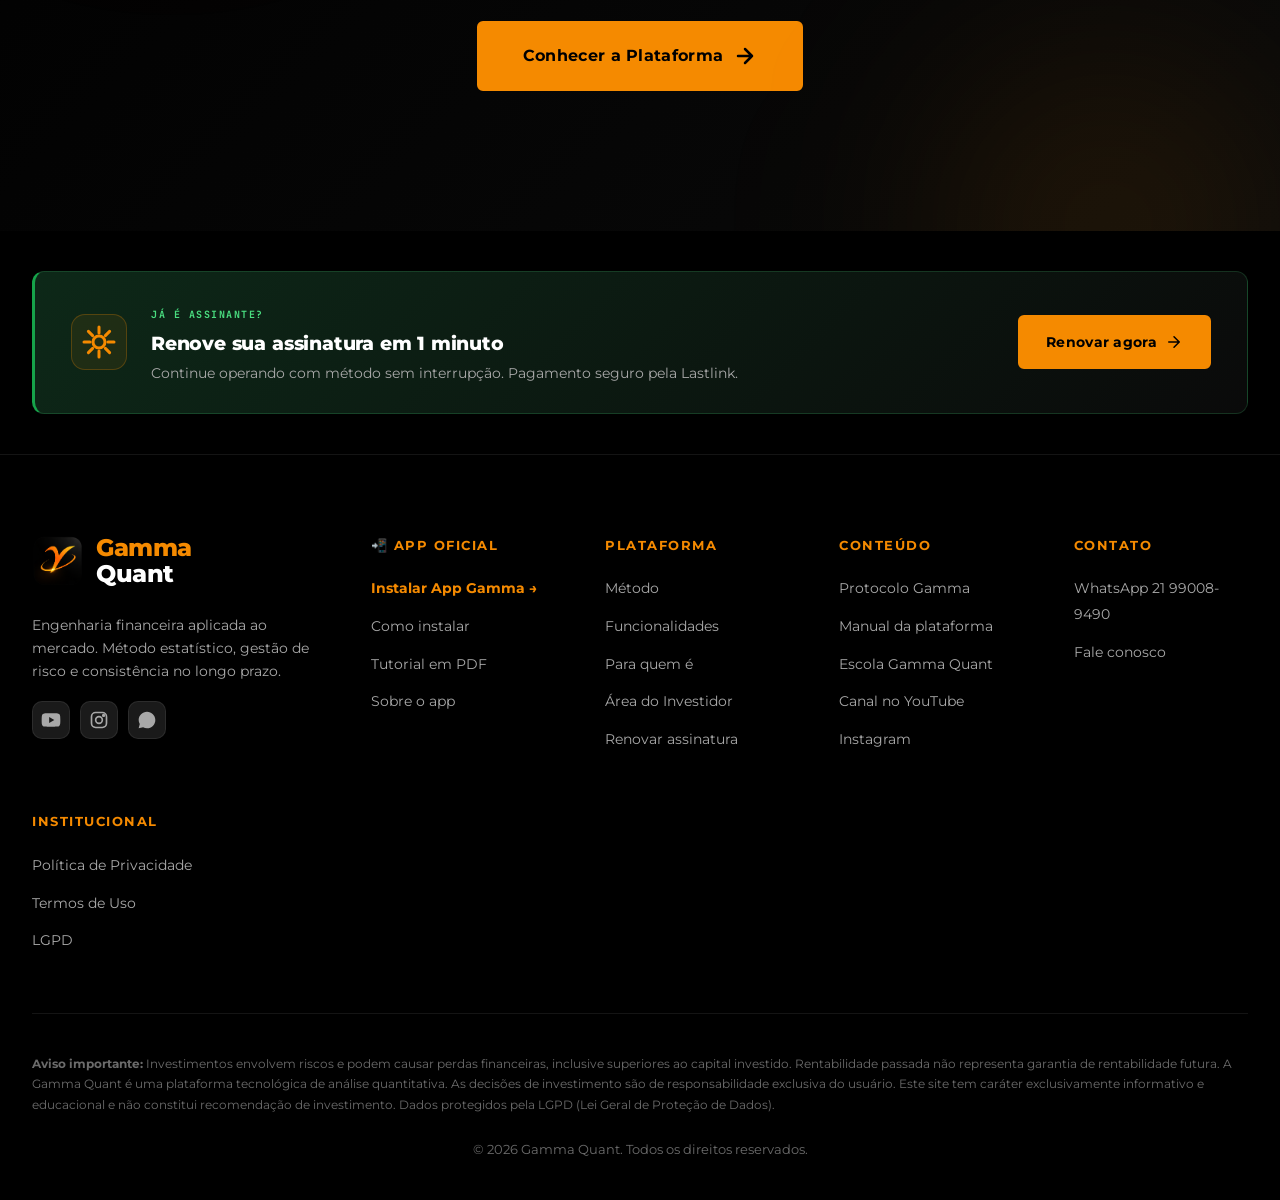
==== commit 4083f3ff: "feat: lançamento App Gamma — banner topo, popup, hero section, link nav, footer - Banner sticky topo" ====
--- a/index.html
+++ b/index.html
@@ -62,6 +62,60 @@
 </head>
 <body>
 
+    <!-- ============ BANNER LANÇAMENTO APP (sticky topo) ============ -->
+    <div id="app-launch-bar" role="banner" aria-label="App Gamma Quant disponível">
+        <div class="alb-inner">
+            <span class="alb-pulse" aria-hidden="true"></span>
+            <span class="alb-msg">
+                <strong>NOVO:</strong>
+                <span class="alb-msg-full">App Gamma Quant no ar — instale em 30s na sua tela inicial. Push 5min antes da live.</span>
+                <span class="alb-msg-short">App Gamma Quant no ar — 30s na sua tela inicial.</span>
+            </span>
+            <a href="https://app.gammaquant.com.br/?utm_source=site&amp;utm_medium=top-banner&amp;utm_campaign=launch-app-may26"
+               class="alb-cta" target="_blank" rel="noopener">Instalar →</a>
+            <button type="button" class="alb-close" aria-label="Fechar aviso" onclick="closeLaunchBar()">×</button>
+        </div>
+    </div>
+    <style>
+        #app-launch-bar{position:sticky;top:0;z-index:1100;background:linear-gradient(90deg,#f58a00 0%,#ff9d1c 50%,#f58a00 100%);background-size:200% 100%;animation:albShine 6s linear infinite;color:#000;font-family:'Montserrat',sans-serif;box-shadow:0 2px 12px rgba(245,138,0,.35)}
+        @keyframes albShine{0%{background-position:0 0}100%{background-position:200% 0}}
+        .alb-inner{max-width:1200px;margin:0 auto;padding:11px 18px;display:flex;align-items:center;justify-content:center;gap:14px;font-weight:600;font-size:14.5px}
+        .alb-pulse{width:10px;height:10px;border-radius:50%;background:#000;display:inline-block;flex-shrink:0;box-shadow:0 0 0 0 rgba(0,0,0,.6);animation:albPulse 1.6s infinite}
+        @keyframes albPulse{0%{box-shadow:0 0 0 0 rgba(0,0,0,.5)}70%{box-shadow:0 0 0 10px rgba(0,0,0,0)}100%{box-shadow:0 0 0 0 rgba(0,0,0,0)}}
+        .alb-msg{flex:1;text-align:center;line-height:1.35}
+        .alb-msg strong{font-weight:800;letter-spacing:.5px}
+        .alb-msg-short{display:none}
+        .alb-cta{background:#000;color:#f58a00;padding:7px 16px;border-radius:5px;text-decoration:none;font-weight:800;white-space:nowrap;transition:transform .15s,background .15s;flex-shrink:0}
+        .alb-cta:hover{transform:translateY(-1px);background:#1a1a1a}
+        .alb-close{background:transparent;border:0;color:#000;font-size:22px;line-height:1;cursor:pointer;padding:0 6px;font-weight:300;flex-shrink:0;opacity:.7;transition:opacity .15s}
+        .alb-close:hover{opacity:1}
+        @media (max-width:768px){
+            .alb-inner{gap:10px;padding:9px 12px;font-size:13px}
+            .alb-msg-full{display:none}
+            .alb-msg-short{display:inline}
+            .alb-cta{padding:6px 12px;font-size:12.5px}
+        }
+        body.alb-hidden #app-launch-bar{display:none}
+    </style>
+    <script>
+        (function(){
+            if (document.cookie.indexOf('launchBarClosed=1') !== -1) {
+                document.body.classList.add('alb-hidden');
+            }
+        })();
+        function closeLaunchBar(){
+            document.body.classList.add('alb-hidden');
+            document.cookie='launchBarClosed=1;max-age=604800;path=/';
+            if(typeof gtag==='function'){gtag('event','app_banner_closed',{campaign:'launch-app-may26'});}
+        }
+    </script>
+
+    <style>
+        .nav-link-app{color:#f58a00!important;font-weight:700;position:relative}
+        .nav-link-app::after{content:"NOVO";position:absolute;top:-8px;right:-26px;background:#f58a00;color:#000;font-size:8.5px;padding:2px 5px;border-radius:3px;font-weight:800;letter-spacing:.5px}
+        @media (max-width:900px){.nav-link-app::after{right:auto;left:48px;top:-2px}}
+    </style>
+
     <!-- ============ NAVEGAÇÃO FIXA ============ -->
     <nav class="navbar" id="navbar">
         <div class="nav-container">
@@ -74,6 +128,7 @@
             </a>
             <ul class="nav-menu" id="navMenu">
                 <li><a href="#home" class="nav-link">Início</a></li>
+                <li><a href="#app-launch" class="nav-link nav-link-app">📲 App</a></li>
                 <li><a href="#metodo" class="nav-link">Método</a></li>
                 <li><a href="#plataforma" class="nav-link">Plataforma</a></li>
                 <li><a href="#manual" class="nav-link">Manual</a></li>
@@ -148,6 +203,116 @@
             </div>
         </div>
     </section>
+
+    <!-- ============ APP LANÇAMENTO — HERO DEDICADO ============ -->
+    <section id="app-launch" class="app-launch-section">
+        <div class="container">
+            <div class="al-grid">
+                <div class="al-content">
+                    <span class="al-tag">🟧 NOVO · MAIO 2026</span>
+                    <h2 class="al-title">O Gamma agora cabe<br><span>na sua tela inicial.</span></h2>
+                    <p class="al-sub">App Gamma Quant — atalho oficial pro Protocolo diário, Plataforma, Apostila, Cursos e Utilitários. Instalação em 30 segundos. Push 5 min antes do Sergio entrar ao vivo. Sem Play Store, sem App Store, sem custo.</p>
+                    <ul class="al-bullets">
+                        <li><span>📱</span> Android · iPhone · PC · Mac · Linux — qualquer aparelho</li>
+                        <li><span>🚨</span> Push exclusivo da live diária 8h30</li>
+                        <li><span>📘</span> Apostila completa offline — 28 páginas</li>
+                        <li><span>🔄</span> Atualização automática invisível</li>
+                    </ul>
+                    <div class="al-bonus">
+                        🎁 <strong>Bônus até 11/05 · 23h59:</strong> Aula Mestre Sergio Ferro (R$ 297) liberada DENTRO do app — botão só acende pra quem instalar nos primeiros 7 dias.
+                    </div>
+                    <div class="al-actions">
+                        <a class="al-cta-primary" target="_blank" rel="noopener"
+                           href="https://app.gammaquant.com.br/?utm_source=site&amp;utm_medium=hero-section&amp;utm_campaign=launch-app-may26">
+                            🚀 Instalar em 30 segundos
+                        </a>
+                        <a class="al-cta-secondary" target="_blank" rel="noopener"
+                           href="https://app.gammaquant.com.br/como-instalar.html?utm_source=site&amp;utm_medium=hero-tutorial&amp;utm_campaign=launch-app-may26">
+                            📖 Ver tutorial
+                        </a>
+                    </div>
+                    <div class="al-meta">
+                        <span>⚡ 30s</span><span>·</span>
+                        <span>🆓 Grátis</span><span>·</span>
+                        <span>🚫 Sem loja</span><span>·</span>
+                        <span>📲 1 toque</span>
+                    </div>
+                </div>
+                <div class="al-visual">
+                    <div class="al-phone">
+                        <div class="al-phone-notch"></div>
+                        <div class="al-phone-screen">
+                            <div class="al-status-bar"><span>8:30</span><span>📶 🔋</span></div>
+                            <div class="al-app-grid">
+                                <div class="al-app-icon" style="background:#25D366">📞</div>
+                                <div class="al-app-icon" style="background:linear-gradient(135deg,#833ab4,#fd1d1d,#fcb045)">📷</div>
+                                <div class="al-app-icon" style="background:#1da1f2">𝕏</div>
+                                <div class="al-app-icon" style="background:#fff;color:#d4a017;font-family:Georgia,serif;font-size:34px;font-weight:900" id="alAppGamma">γ</div>
+                                <div class="al-app-icon" style="background:#0a66c2">in</div>
+                                <div class="al-app-icon" style="background:#FF0000">▶</div>
+                                <div class="al-app-icon" style="background:#1DB954">♫</div>
+                                <div class="al-app-icon" style="background:#000">📧</div>
+                                <div class="al-app-icon" style="background:#5865F2">💬</div>
+                                <div class="al-app-icon" style="background:#34c759">📱</div>
+                                <div class="al-app-icon" style="background:#007aff">✉️</div>
+                                <div class="al-app-icon" style="background:#ff3b30">📍</div>
+                            </div>
+                        </div>
+                        <div class="al-installed-badge">✓ INSTALADO</div>
+                    </div>
+                </div>
+            </div>
+        </div>
+    </section>
+    <style>
+        .app-launch-section{background:linear-gradient(180deg,#000 0%,#0d0d0d 50%,#000 100%);padding:90px 0;border-top:3px solid #f58a00;position:relative;overflow:hidden}
+        .app-launch-section::before{content:"";position:absolute;top:-50%;right:-20%;width:600px;height:600px;background:radial-gradient(circle,rgba(245,138,0,.12) 0%,transparent 70%);pointer-events:none}
+        .app-launch-section .container{position:relative;z-index:1}
+        .al-grid{display:grid;grid-template-columns:1.2fr 1fr;gap:64px;align-items:center}
+        .al-tag{display:inline-block;background:#f58a00;color:#000;padding:5px 14px;border-radius:5px;font-size:11px;font-weight:800;letter-spacing:1.5px;margin-bottom:18px}
+        .al-title{font-size:48px;line-height:1.05;margin:0 0 18px;color:#fff;font-weight:800;letter-spacing:-.5px}
+        .al-title span{color:#f58a00}
+        .al-sub{font-size:17px;line-height:1.6;color:#bbb;margin:0 0 26px;max-width:560px}
+        .al-bullets{list-style:none;padding:0;margin:0 0 24px}
+        .al-bullets li{display:flex;align-items:center;gap:12px;padding:8px 0;color:#e6e6e6;font-size:15px;line-height:1.4}
+        .al-bullets li span{font-size:20px;flex-shrink:0;width:28px;text-align:center}
+        .al-bonus{background:linear-gradient(135deg,rgba(245,138,0,.13),rgba(245,138,0,.05));border:1px solid rgba(245,138,0,.4);border-left:4px solid #f58a00;padding:14px 18px;border-radius:8px;color:#f58a00;font-size:14px;line-height:1.5;margin-bottom:26px}
+        .al-bonus strong{color:#fff}
+        .al-actions{display:flex;flex-wrap:wrap;gap:14px;margin-bottom:18px}
+        .al-cta-primary{display:inline-flex;align-items:center;gap:8px;background:linear-gradient(135deg,#f58a00,#ff9d1c);color:#000;padding:16px 30px;border-radius:9px;text-decoration:none;font-weight:800;font-size:16px;transition:transform .15s,box-shadow .15s;box-shadow:0 10px 28px rgba(245,138,0,.4)}
+        .al-cta-primary:hover{transform:translateY(-2px);box-shadow:0 14px 34px rgba(245,138,0,.55)}
+        .al-cta-secondary{display:inline-flex;align-items:center;gap:8px;color:#f58a00;padding:16px 26px;border-radius:9px;text-decoration:none;font-weight:700;font-size:15px;border:2px solid #f58a00;transition:background .15s,color .15s}
+        .al-cta-secondary:hover{background:#f58a00;color:#000}
+        .al-meta{display:flex;flex-wrap:wrap;gap:10px;color:#888;font-size:13px;font-weight:600}
+        .al-meta span:nth-child(even){opacity:.4}
+        .al-visual{display:flex;justify-content:center;align-items:center;perspective:1400px}
+        .al-phone{position:relative;width:280px;height:560px;background:#000;border:9px solid #1a1a1a;border-radius:38px;box-shadow:0 40px 100px rgba(245,138,0,.35),inset 0 0 0 1px #2a2a2a;transform:rotateY(-14deg) rotateX(6deg) rotateZ(-2deg);transition:transform .6s}
+        .al-phone:hover{transform:rotateY(-8deg) rotateX(3deg) rotateZ(-1deg)}
+        .al-phone-notch{position:absolute;top:14px;left:50%;transform:translateX(-50%);width:90px;height:22px;background:#000;border-radius:14px;z-index:2}
+        .al-phone-screen{width:100%;height:100%;background:linear-gradient(160deg,#1a1a2e,#0f0f1a);border-radius:30px;overflow:hidden;padding:48px 16px 16px;box-sizing:border-box}
+        .al-status-bar{display:flex;justify-content:space-between;color:#fff;font-size:12px;font-weight:700;padding:0 8px;margin-bottom:16px;opacity:.85}
+        .al-app-grid{display:grid;grid-template-columns:repeat(4,1fr);gap:14px}
+        .al-app-icon{aspect-ratio:1;border-radius:14px;display:flex;align-items:center;justify-content:center;color:#fff;font-size:18px;font-weight:800;opacity:.5;transition:opacity .3s}
+        #alAppGamma{opacity:1!important;transform:scale(1.18);box-shadow:0 8px 22px rgba(245,138,0,.65),0 0 0 3px rgba(245,138,0,.3);animation:alGammaPulse 2s ease-in-out infinite;position:relative;z-index:1}
+        @keyframes alGammaPulse{0%,100%{box-shadow:0 8px 22px rgba(245,138,0,.65),0 0 0 3px rgba(245,138,0,.3)}50%{box-shadow:0 12px 30px rgba(245,138,0,.85),0 0 0 6px rgba(245,138,0,.4)}}
+        .al-installed-badge{position:absolute;top:30px;right:-30px;background:#10b981;color:#fff;padding:8px 16px;border-radius:6px;font-size:12px;font-weight:800;letter-spacing:1px;transform:rotate(8deg);box-shadow:0 8px 20px rgba(16,185,129,.4)}
+        @media (max-width:900px){
+            .al-grid{grid-template-columns:1fr;gap:48px;text-align:center}
+            .al-title{font-size:36px}
+            .al-sub{margin-left:auto;margin-right:auto;font-size:15.5px}
+            .al-bullets li{justify-content:center}
+            .al-actions{justify-content:center}
+            .al-meta{justify-content:center}
+            .al-bonus{text-align:left}
+            .al-phone{transform:rotateY(-8deg) rotateX(3deg);width:240px;height:480px;padding-top:8px}
+        }
+        @media (max-width:480px){
+            .app-launch-section{padding:60px 0}
+            .al-title{font-size:28px}
+            .al-cta-primary,.al-cta-secondary{width:100%;justify-content:center}
+            .al-phone{width:220px;height:440px}
+        }
+    </style>
 
     <!-- ============ DEMONSTRAÇÃO DA PLATAFORMA ============ -->
     <section class="platform-showcase">
@@ -774,6 +939,16 @@
                 </div>
 
                 <div class="footer-col">
+                    <h4>📲 App Oficial</h4>
+                    <ul>
+                        <li><a href="https://app.gammaquant.com.br/?utm_source=site&amp;utm_medium=footer&amp;utm_campaign=launch-app-may26" target="_blank" rel="noopener"><strong style="color:#f58a00">Instalar App Gamma →</strong></a></li>
+                        <li><a href="https://app.gammaquant.com.br/como-instalar.html" target="_blank" rel="noopener">Como instalar</a></li>
+                        <li><a href="https://app.gammaquant.com.br/Tutorial_App_Gamma_Quant.pdf" target="_blank" rel="noopener">Tutorial em PDF</a></li>
+                        <li><a href="#app-launch">Sobre o app</a></li>
+                    </ul>
+                </div>
+
+                <div class="footer-col">
                     <h4>Plataforma</h4>
                     <ul>
                         <li><a href="#metodo">Método</a></li>
@@ -824,6 +999,88 @@
         </div>
     </footer>
 
+    <!-- ============ POPUP LANÇAMENTO APP (primeira visita) ============ -->
+    <div id="app-popup-overlay" role="dialog" aria-modal="true" aria-labelledby="appPopupTitle" hidden>
+        <div class="apo-card">
+            <button type="button" class="apo-close" aria-label="Fechar" onclick="closeAppPopup()">×</button>
+            <div class="apo-icon-wrap">
+                <div class="apo-icon-glow" aria-hidden="true"></div>
+                <span class="apo-icon-letter">γ</span>
+            </div>
+            <span class="apo-tag">🟧 NOVIDADE · MAIO 2026</span>
+            <h2 id="appPopupTitle" class="apo-title">O Gamma agora cabe<br><span>na sua tela inicial.</span></h2>
+            <p class="apo-sub">Instale o App Gamma Quant em <strong>30 segundos</strong> e nunca mais perca uma live. Push 5 min antes do Sergio entrar.</p>
+            <ul class="apo-bullets">
+                <li>📊 Protocolo Gamma diário · 1 toque</li>
+                <li>📘 Apostila offline · 28 páginas</li>
+                <li>🚨 Aviso da live 5 min antes</li>
+                <li>📱 Android · iPhone · PC · Mac</li>
+            </ul>
+            <div class="apo-bonus">
+                🎁 <strong>Bônus até 11/05:</strong> Aula Mestre Sergio Ferro (R$ 297) liberada DENTRO do app.
+            </div>
+            <a href="https://app.gammaquant.com.br/?utm_source=site&amp;utm_medium=popup&amp;utm_campaign=launch-app-may26"
+               class="apo-cta" target="_blank" rel="noopener" onclick="trackAppPopupClick()">
+               Instalar agora · 30 segundos →
+            </a>
+            <button type="button" class="apo-skip" onclick="closeAppPopup()">Continuar no site</button>
+        </div>
+    </div>
+    <style>
+        #app-popup-overlay{position:fixed;inset:0;background:rgba(0,0,0,.88);z-index:9999;display:none;align-items:center;justify-content:center;padding:20px;backdrop-filter:blur(4px);animation:apoFadeIn .35s ease-out}
+        #app-popup-overlay[data-show="1"]{display:flex}
+        @keyframes apoFadeIn{from{opacity:0}to{opacity:1}}
+        @keyframes apoCardIn{from{opacity:0;transform:translateY(20px) scale(.97)}to{opacity:1;transform:translateY(0) scale(1)}}
+        .apo-card{background:#0a0a0a;border:2px solid #f58a00;border-radius:14px;max-width:460px;width:100%;padding:34px 28px 26px;text-align:center;color:#fff;font-family:'Montserrat',sans-serif;position:relative;box-shadow:0 30px 80px rgba(245,138,0,.25);animation:apoCardIn .5s cubic-bezier(.2,.8,.2,1)}
+        .apo-close{position:absolute;top:10px;right:14px;background:transparent;border:0;color:#fff;font-size:28px;line-height:1;cursor:pointer;opacity:.6;transition:opacity .2s;font-weight:300}
+        .apo-close:hover{opacity:1}
+        .apo-icon-wrap{position:relative;width:84px;height:84px;margin:0 auto 14px;display:flex;align-items:center;justify-content:center;background:#fff;border-radius:20px;box-shadow:0 12px 30px rgba(245,138,0,.45)}
+        .apo-icon-glow{position:absolute;inset:-8px;border-radius:24px;background:radial-gradient(circle,rgba(245,138,0,.4) 0%,transparent 70%);animation:apoGlow 2s ease-in-out infinite}
+        @keyframes apoGlow{0%,100%{opacity:.6;transform:scale(1)}50%{opacity:1;transform:scale(1.08)}}
+        .apo-icon-letter{font-size:54px;font-weight:900;color:#d4a017;font-family:Georgia,serif;line-height:1;position:relative;z-index:1}
+        .apo-tag{display:inline-block;background:#f58a00;color:#000;font-size:10.5px;font-weight:800;letter-spacing:1.5px;padding:4px 12px;border-radius:4px;margin-bottom:12px}
+        .apo-title{font-size:26px;line-height:1.15;margin:0 0 12px;color:#fff;font-weight:800}
+        .apo-title span{color:#f58a00}
+        .apo-sub{font-size:14.5px;line-height:1.55;margin:0 0 18px;color:#ccc}
+        .apo-sub strong{color:#f58a00}
+        .apo-bullets{list-style:none;padding:0;margin:0 0 18px;text-align:left;background:#141414;border-radius:8px;padding:14px 18px}
+        .apo-bullets li{font-size:13px;color:#ddd;padding:4px 0;line-height:1.4}
+        .apo-bonus{background:rgba(245,138,0,.1);border-left:3px solid #f58a00;padding:11px 14px;border-radius:6px;font-size:13px;color:#f58a00;text-align:left;margin-bottom:18px;line-height:1.45}
+        .apo-bonus strong{color:#fff}
+        .apo-cta{display:block;background:linear-gradient(135deg,#f58a00,#ff9d1c);color:#000;padding:15px 22px;border-radius:9px;text-decoration:none;font-weight:800;font-size:15.5px;margin-bottom:10px;transition:transform .15s,box-shadow .15s;box-shadow:0 8px 22px rgba(245,138,0,.4)}
+        .apo-cta:hover{transform:translateY(-2px);box-shadow:0 12px 28px rgba(245,138,0,.55)}
+        .apo-skip{background:transparent;border:0;color:#777;font-size:12.5px;cursor:pointer;font-family:inherit;padding:6px;transition:color .2s}
+        .apo-skip:hover{color:#aaa}
+        @media (max-width:480px){
+            .apo-card{padding:28px 20px 20px}
+            .apo-title{font-size:22px}
+            .apo-sub{font-size:13.5px}
+        }
+    </style>
+    <script>
+        (function(){
+            if (document.cookie.indexOf('appPopupShown=1') !== -1) return;
+            var overlay = document.getElementById('app-popup-overlay');
+            if (!overlay) return;
+            setTimeout(function(){
+                overlay.removeAttribute('hidden');
+                overlay.setAttribute('data-show','1');
+                if(typeof gtag==='function'){gtag('event','app_popup_shown',{campaign:'launch-app-may26'});}
+                if(typeof fbq==='function'){fbq('trackCustom','AppPopupShown',{campaign:'launch-app-may26'});}
+            }, 8000);
+        })();
+        function closeAppPopup(){
+            var overlay = document.getElementById('app-popup-overlay');
+            if (overlay){overlay.removeAttribute('data-show');overlay.setAttribute('hidden','');}
+            document.cookie='appPopupShown=1;max-age=2592000;path=/';
+        }
+        function trackAppPopupClick(){
+            if(typeof gtag==='function'){gtag('event','app_popup_clicked',{campaign:'launch-app-may26'});}
+            if(typeof fbq==='function'){fbq('trackCustom','AppPopupClicked',{campaign:'launch-app-may26'});}
+            closeAppPopup();
+        }
+    </script>
+
     <!-- ============ WHATSAPP FLUTUANTE ============ -->
     <a href="https://wa.me/5521990089490?text=Ol%C3%A1%2C%20quero%20saber%20mais%20sobre%20a%20Plataforma%20Gamma%20Quant" class="whatsapp-float" target="_blank" rel="noopener" aria-label="Atendimento Gamma Quant">
         <svg width="28" height="28" viewBox="0 0 24 24" fill="white">
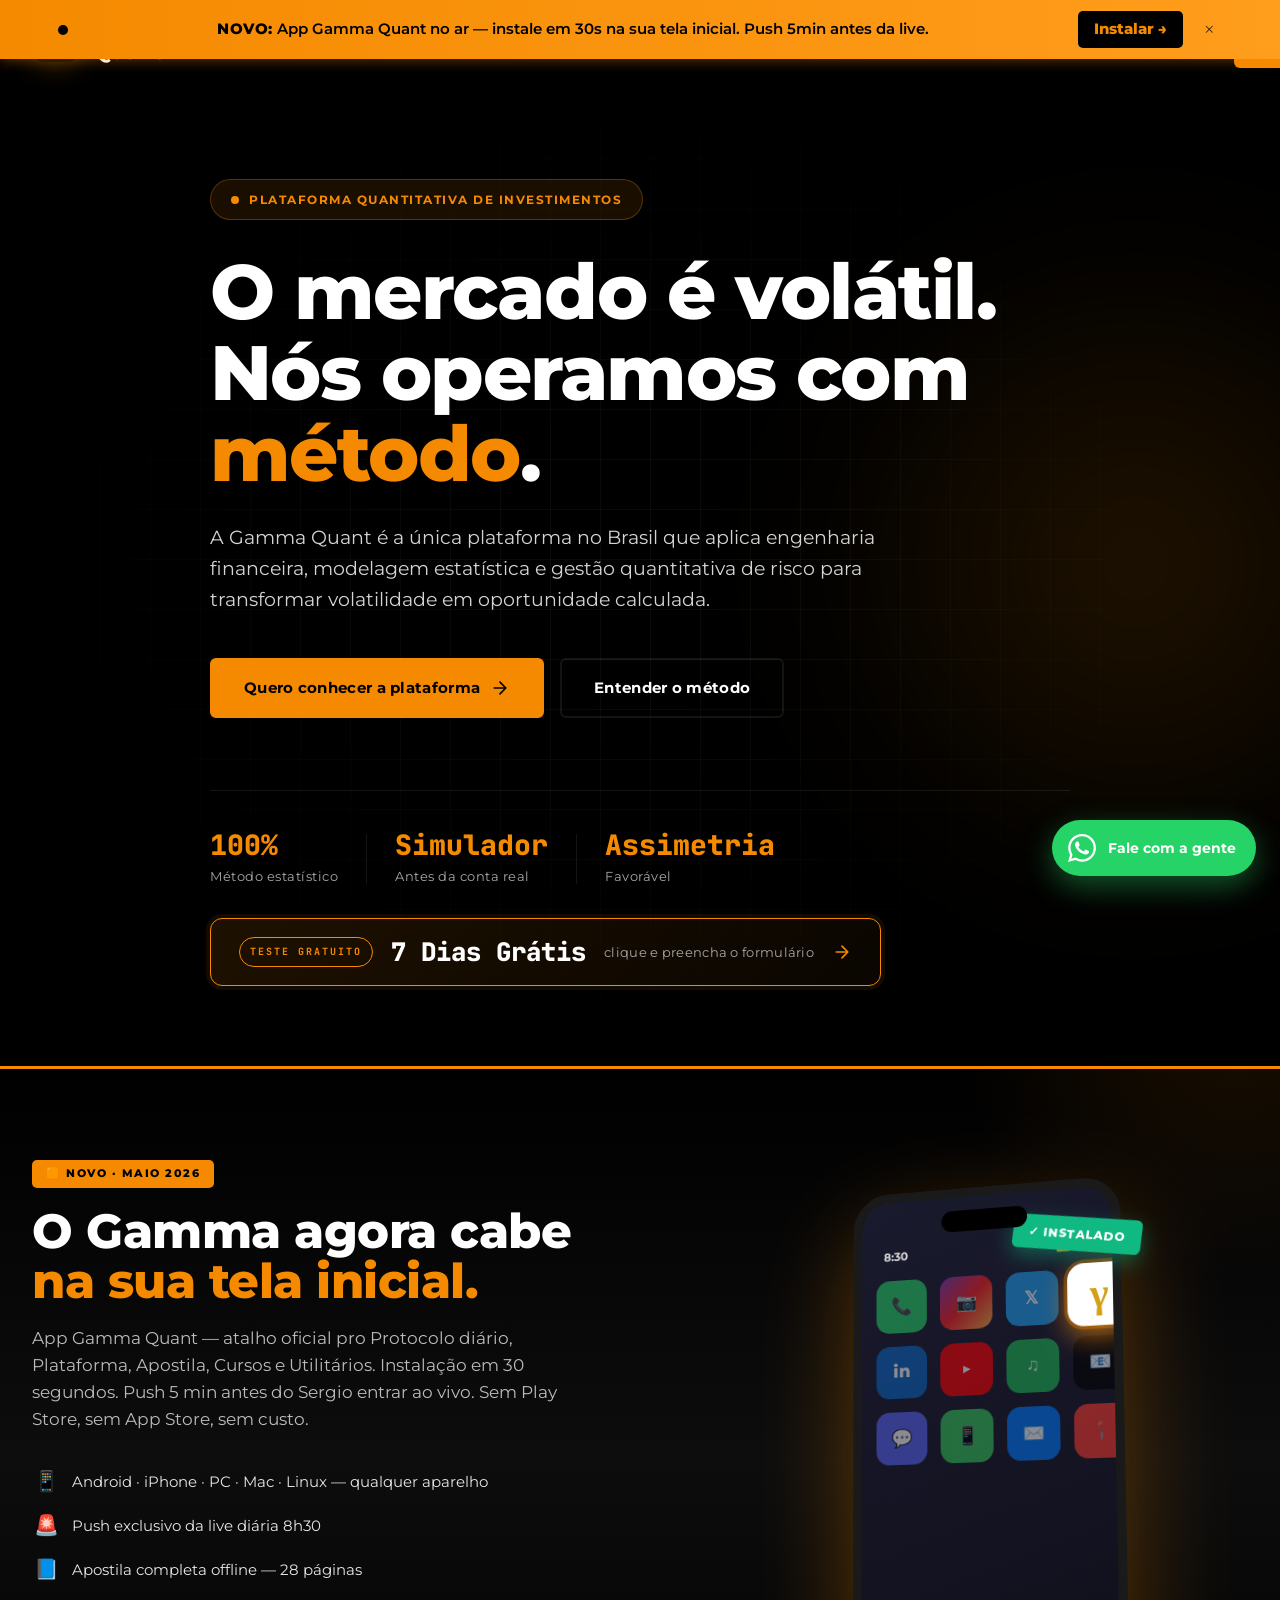
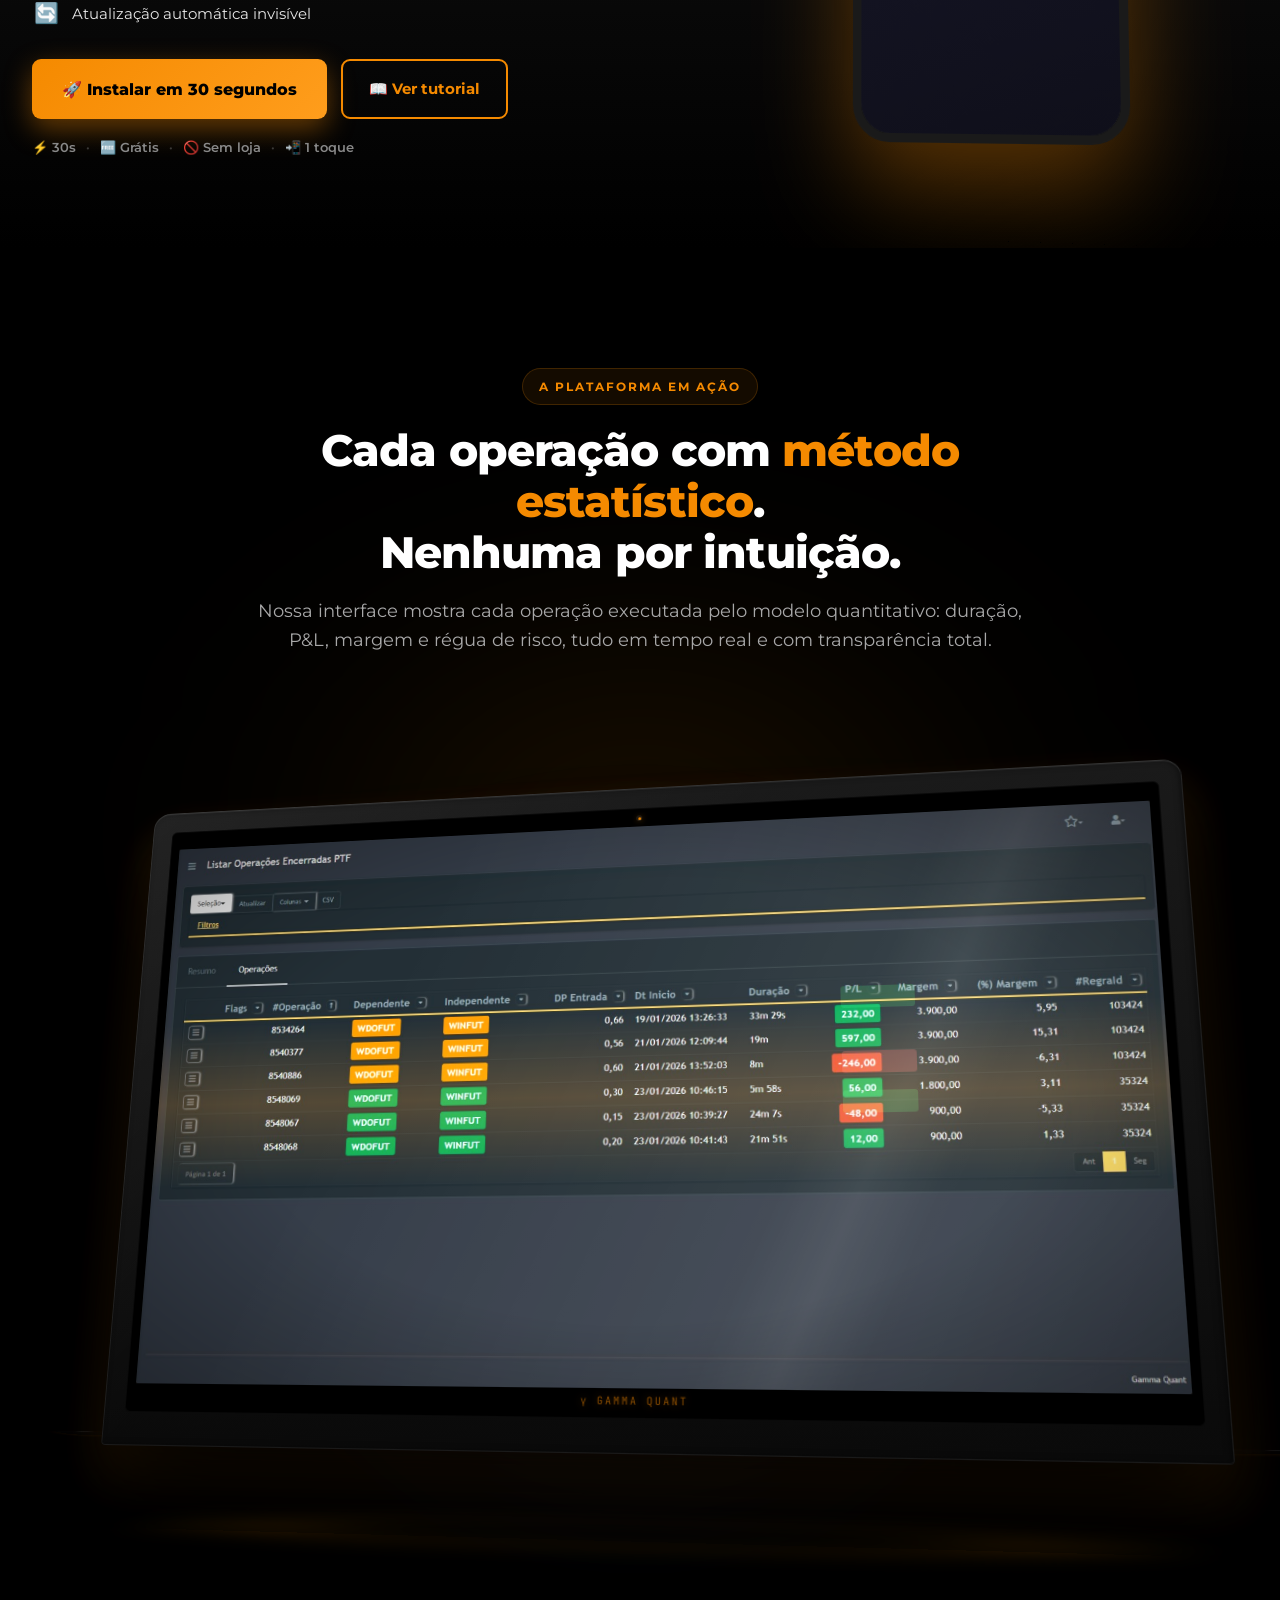
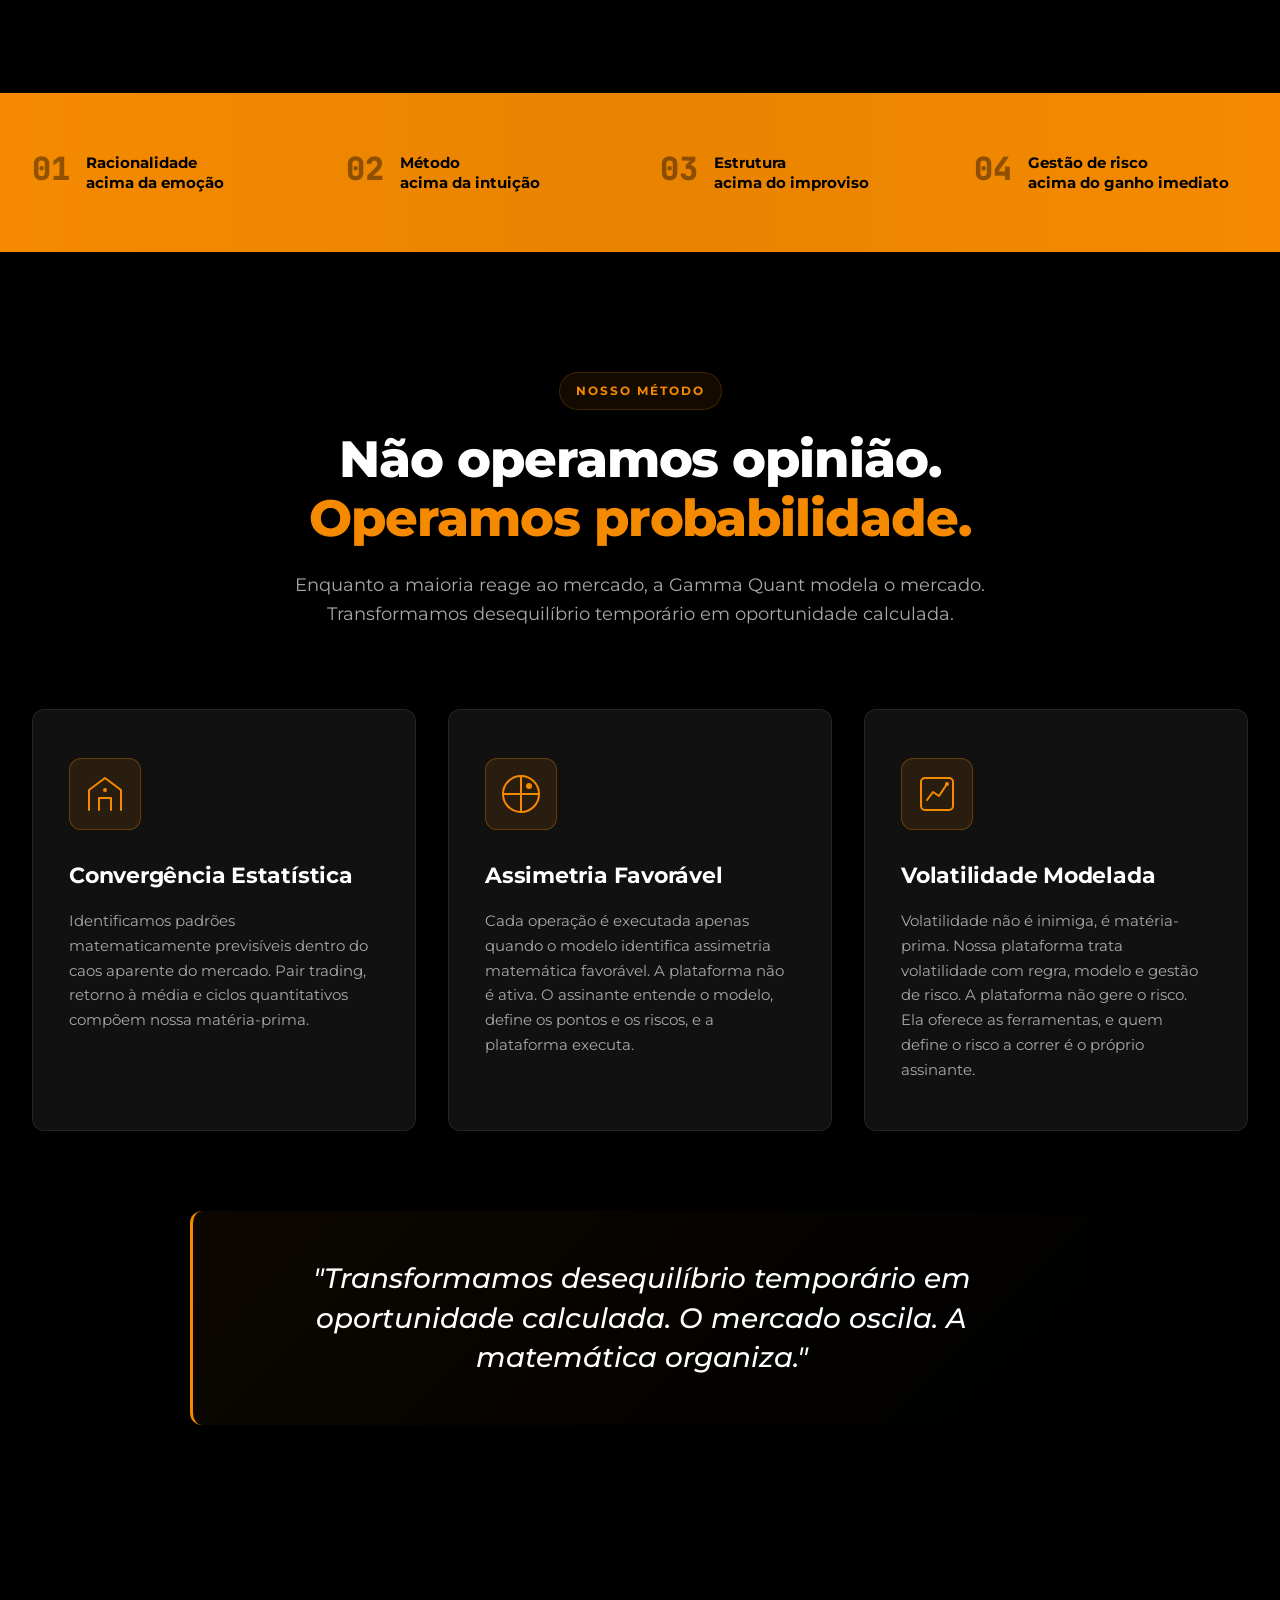
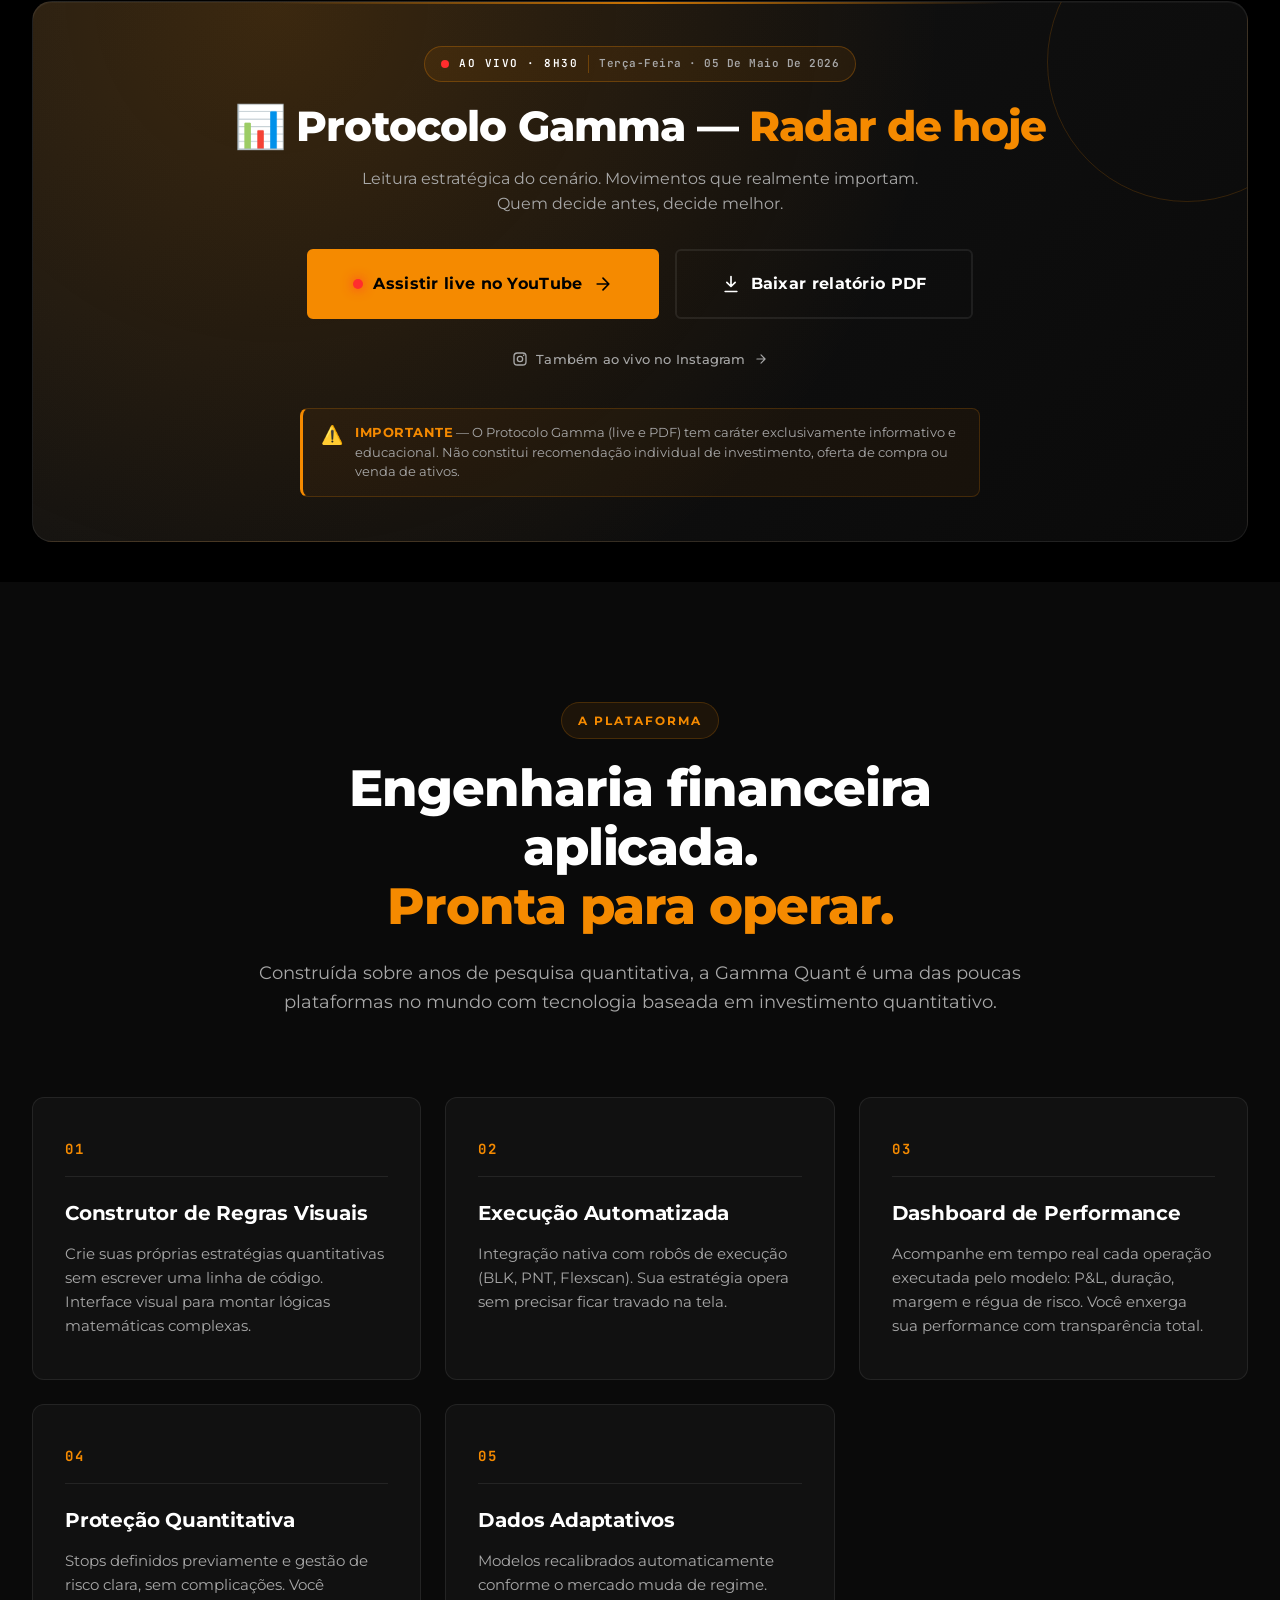
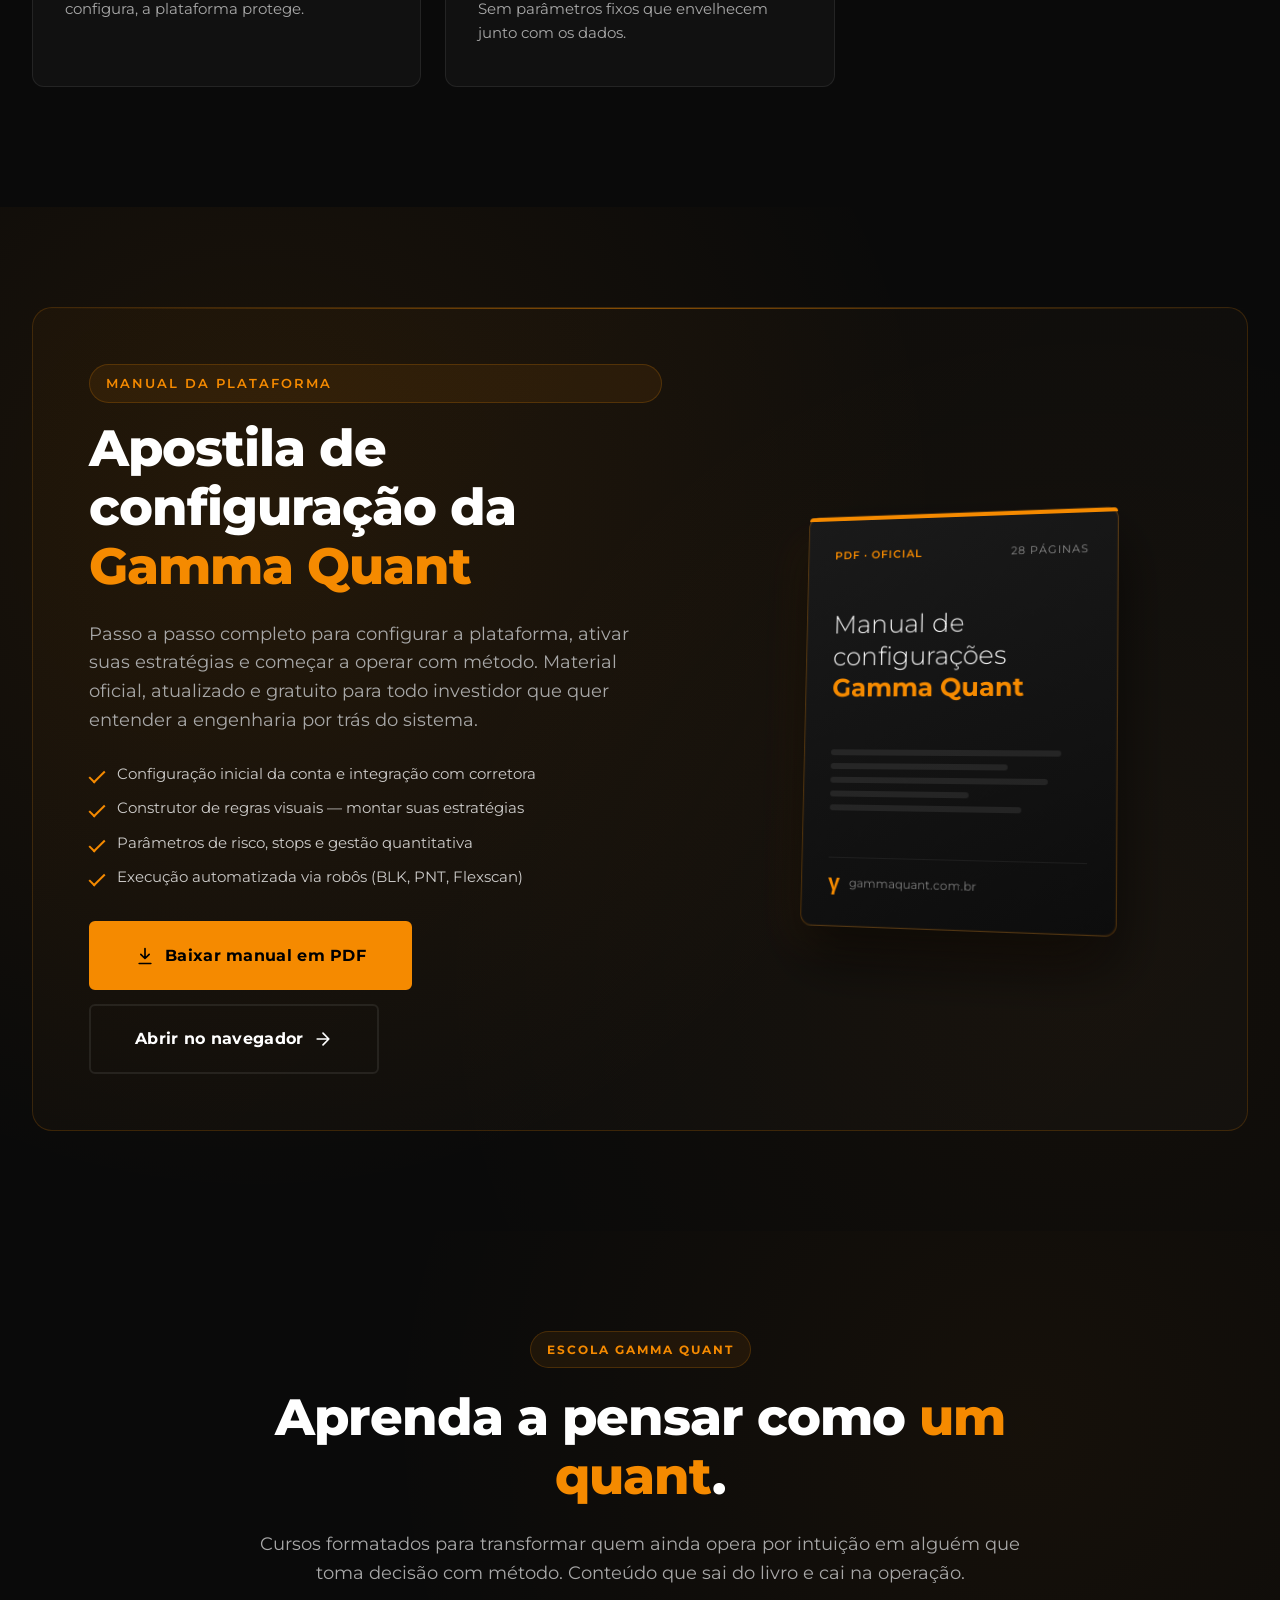
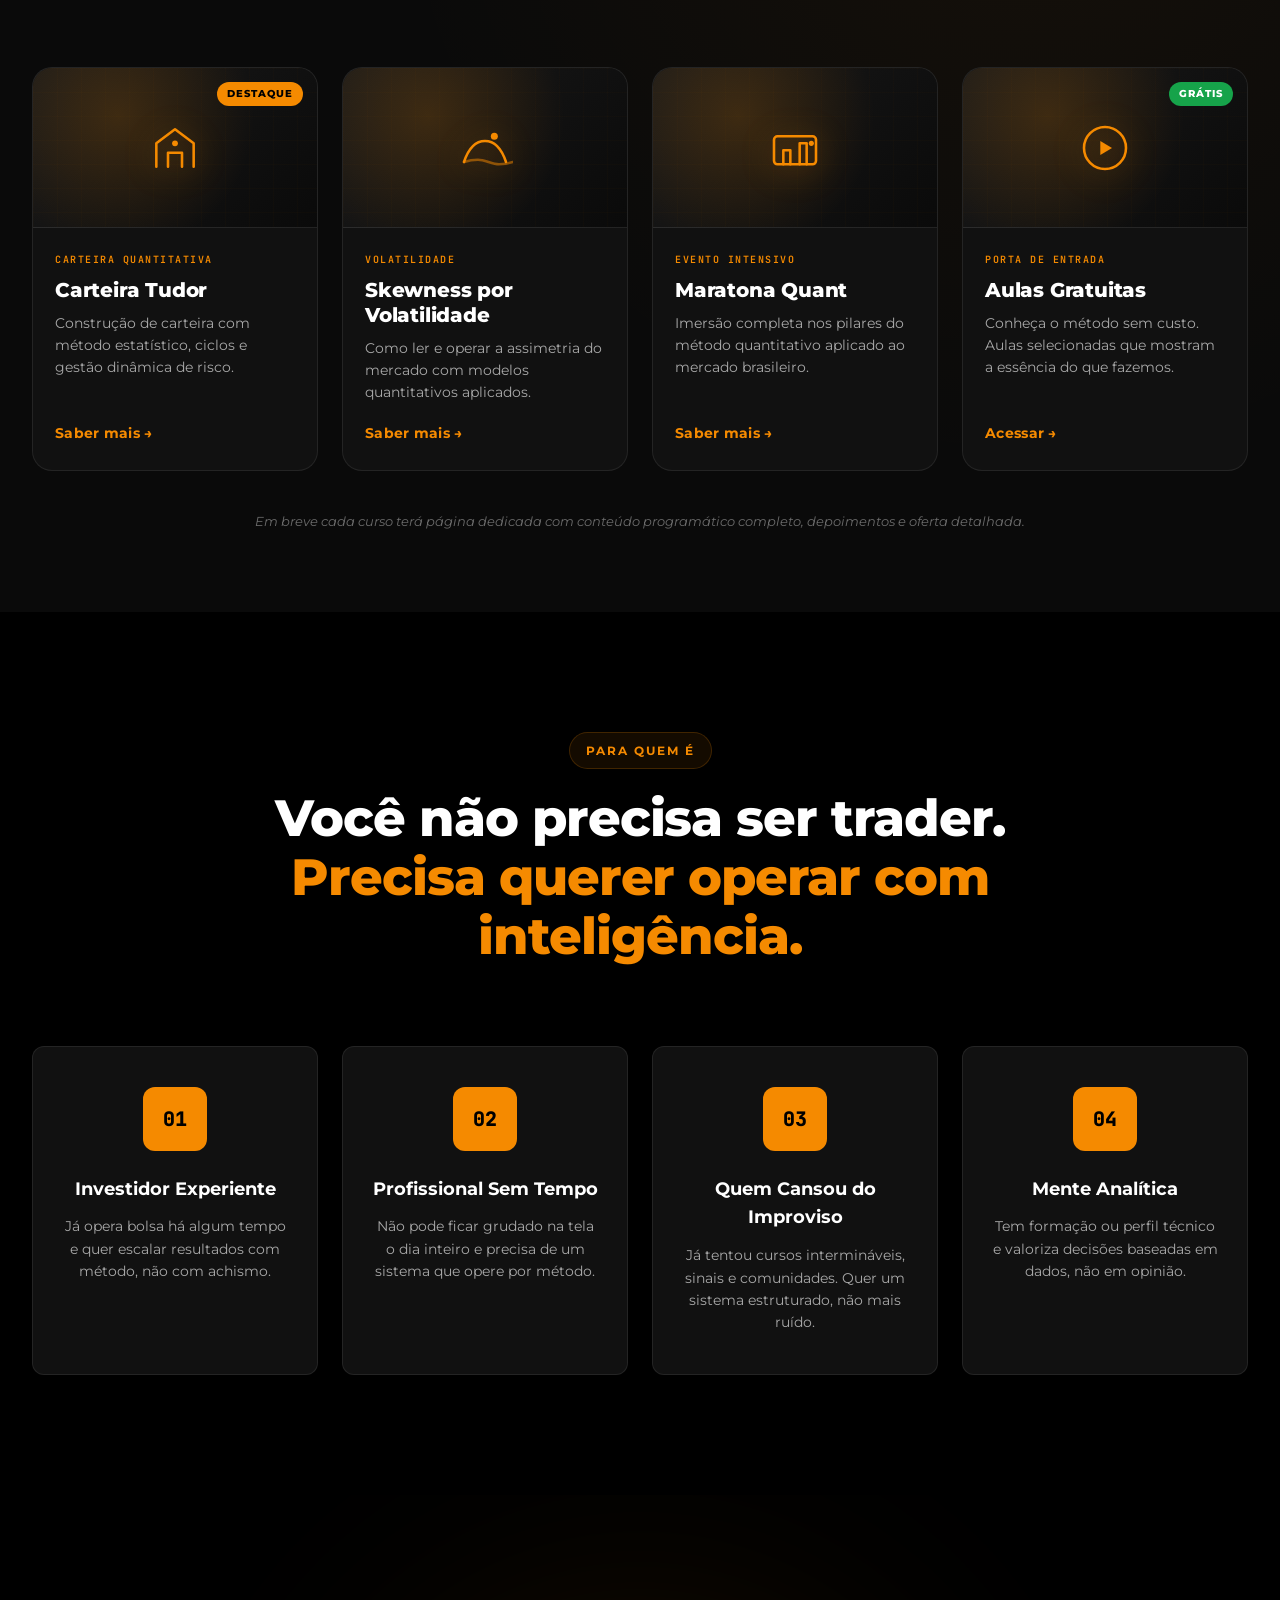
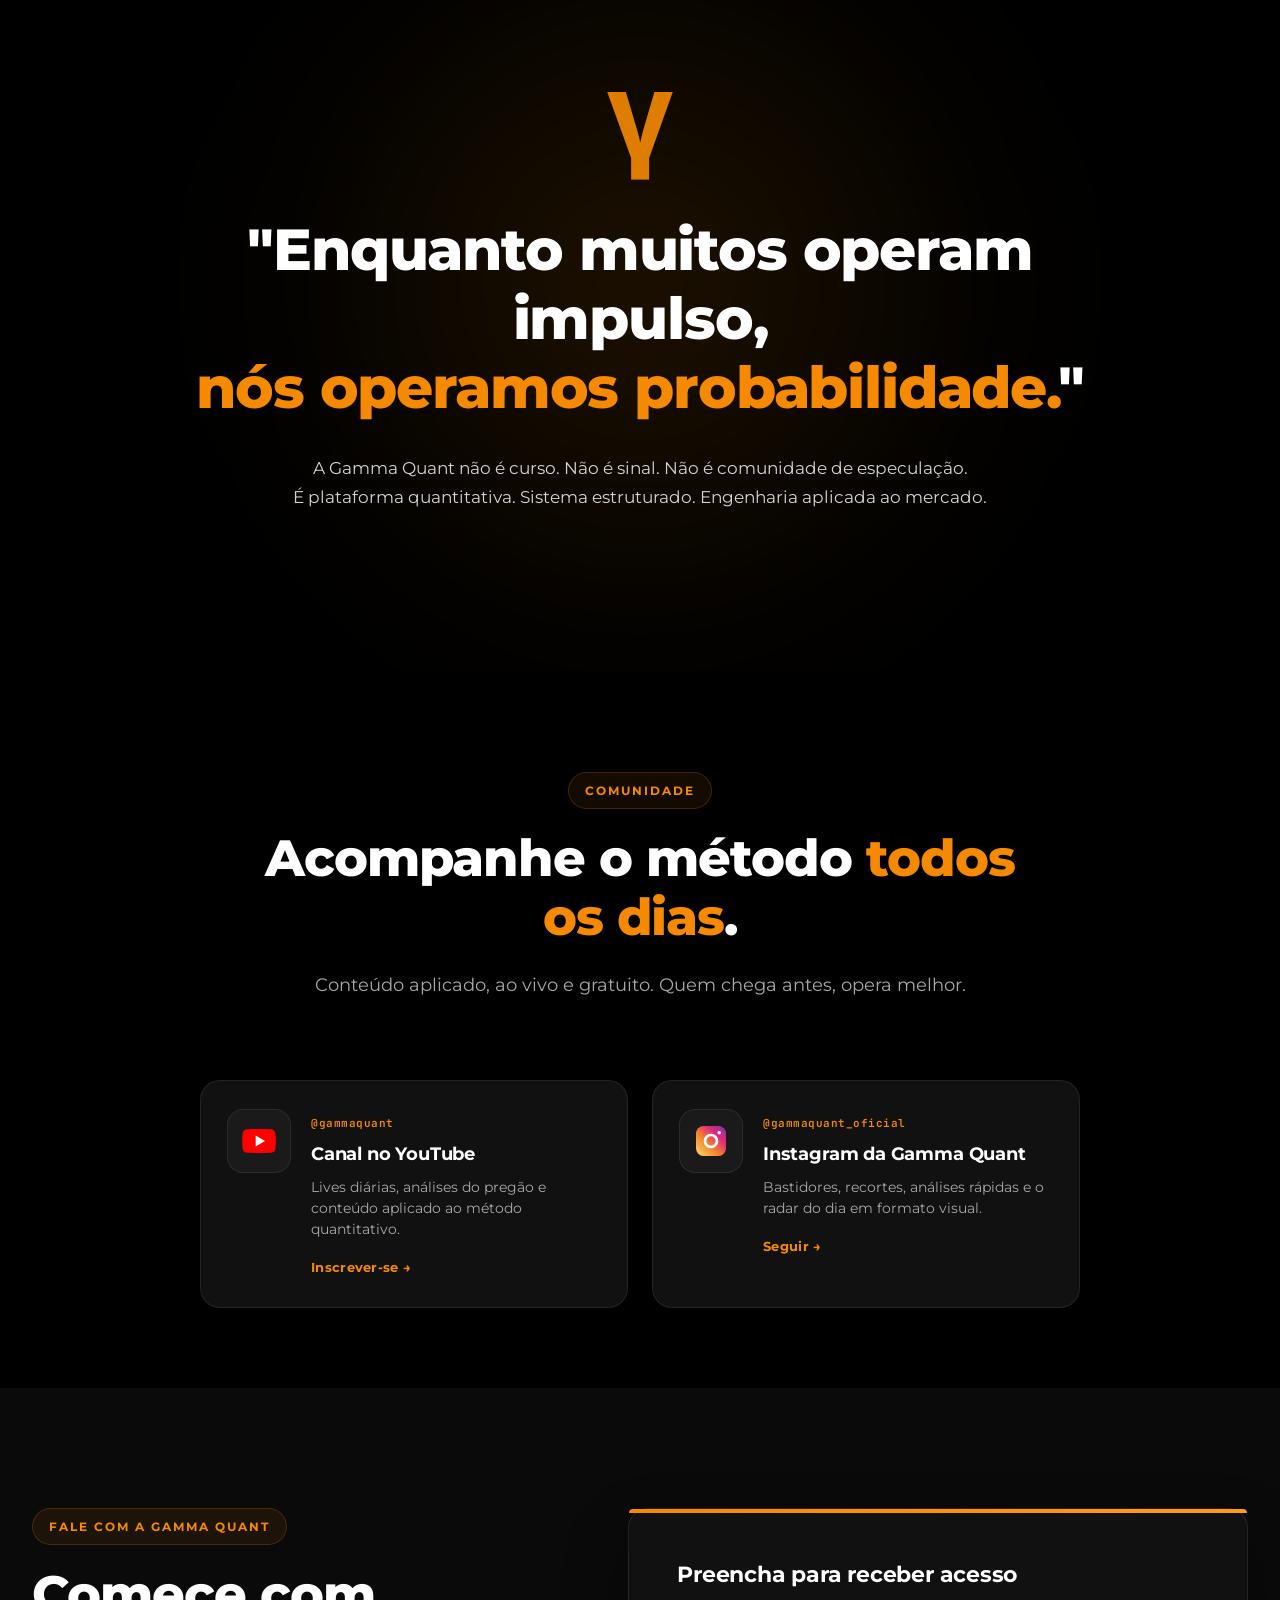
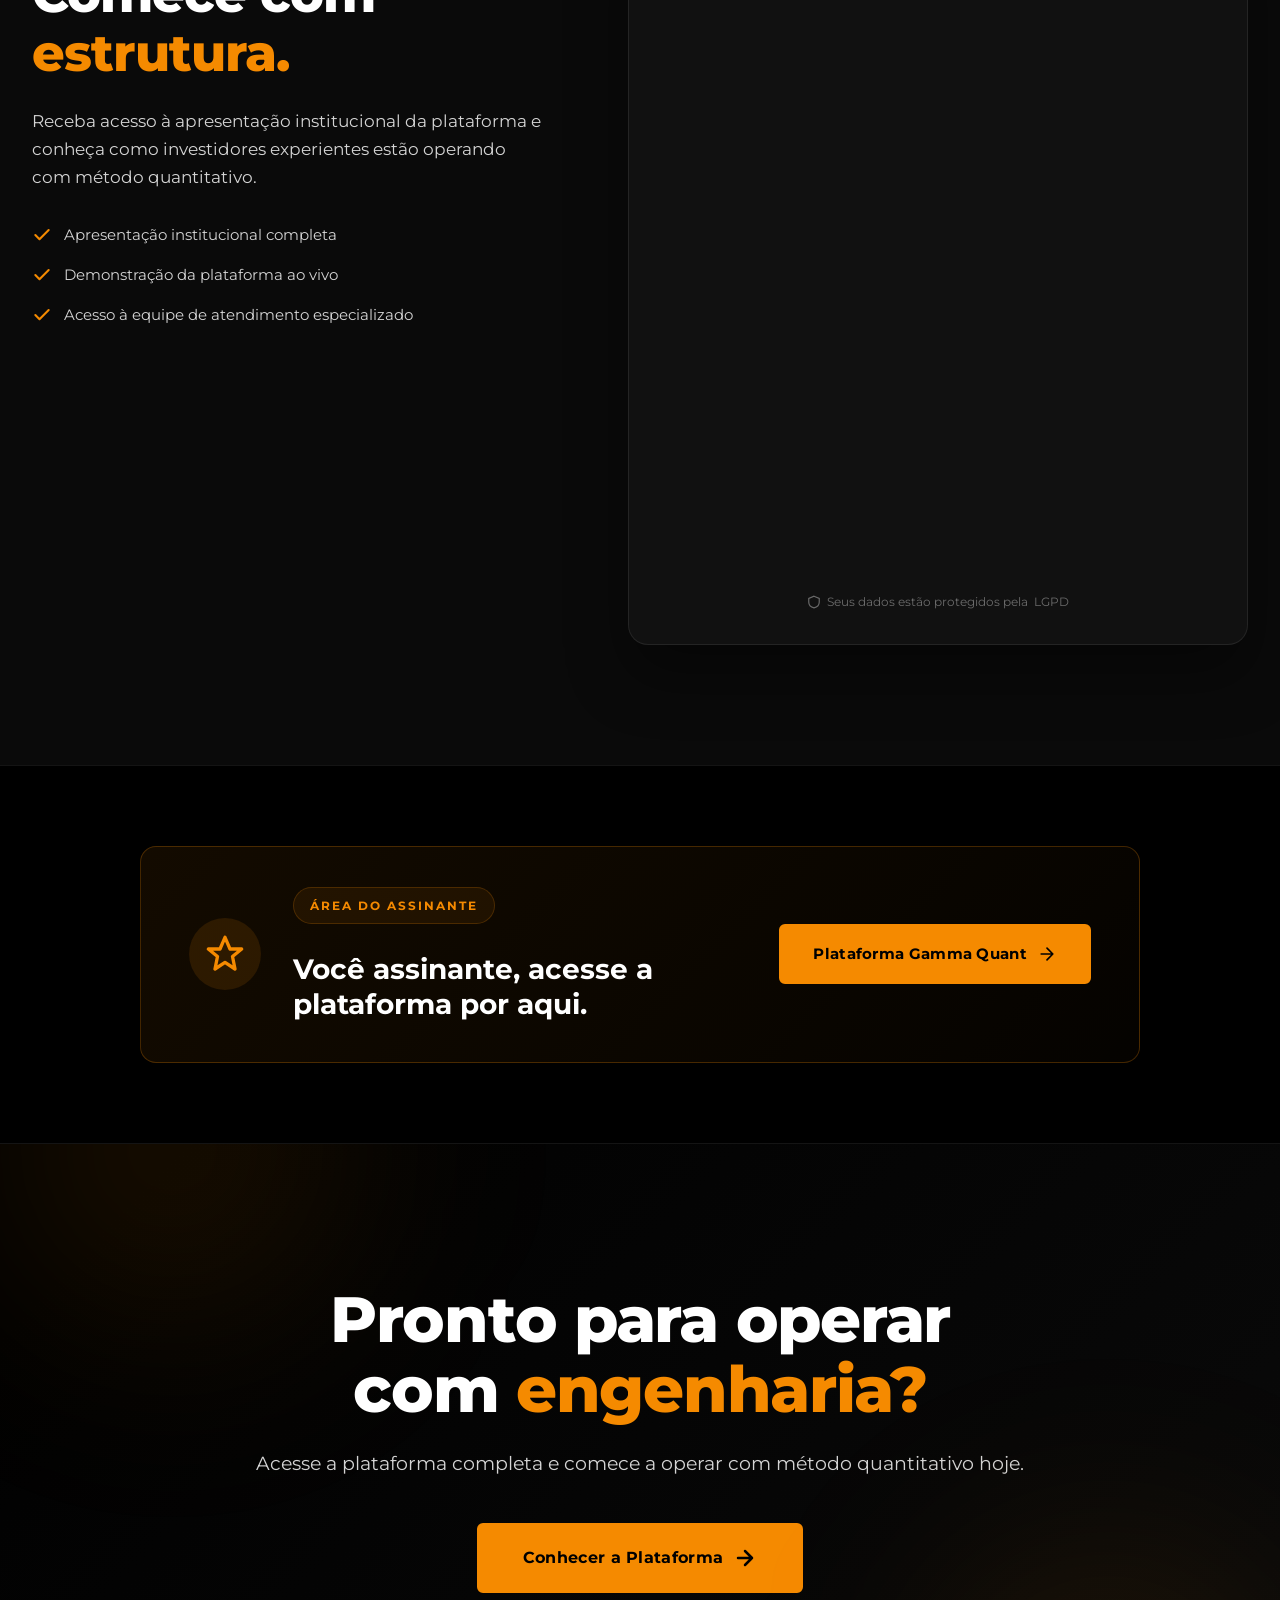
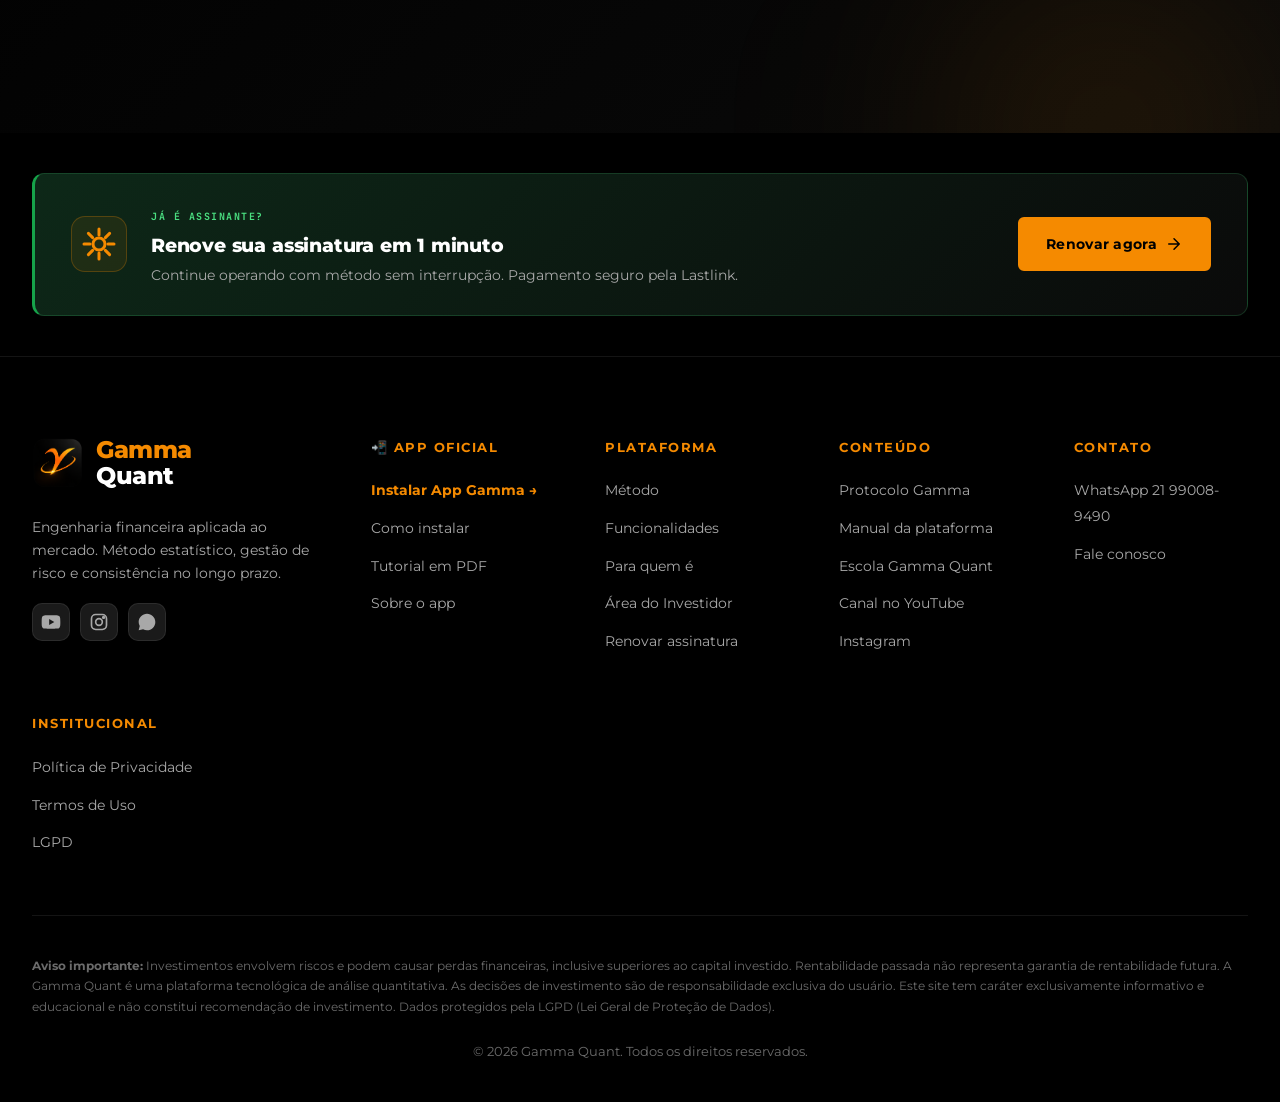
==== commit 6be483f3: "fix: remove bonus Aula Mestre do popup e hero - lancamento e anuncio puro - Removido bloco bonus do " ====
--- a/index.html
+++ b/index.html
@@ -218,9 +218,6 @@
                         <li><span>📘</span> Apostila completa offline — 28 páginas</li>
                         <li><span>🔄</span> Atualização automática invisível</li>
                     </ul>
-                    <div class="al-bonus">
-                        🎁 <strong>Bônus até 11/05 · 23h59:</strong> Aula Mestre Sergio Ferro (R$ 297) liberada DENTRO do app — botão só acende pra quem instalar nos primeiros 7 dias.
-                    </div>
                     <div class="al-actions">
                         <a class="al-cta-primary" target="_blank" rel="noopener"
                            href="https://app.gammaquant.com.br/?utm_source=site&amp;utm_medium=hero-section&amp;utm_campaign=launch-app-may26">
@@ -1016,9 +1013,6 @@
                 <li>🚨 Aviso da live 5 min antes</li>
                 <li>📱 Android · iPhone · PC · Mac</li>
             </ul>
-            <div class="apo-bonus">
-                🎁 <strong>Bônus até 11/05:</strong> Aula Mestre Sergio Ferro (R$ 297) liberada DENTRO do app.
-            </div>
             <a href="https://app.gammaquant.com.br/?utm_source=site&amp;utm_medium=popup&amp;utm_campaign=launch-app-may26"
                class="apo-cta" target="_blank" rel="noopener" onclick="trackAppPopupClick()">
                Instalar agora · 30 segundos →
